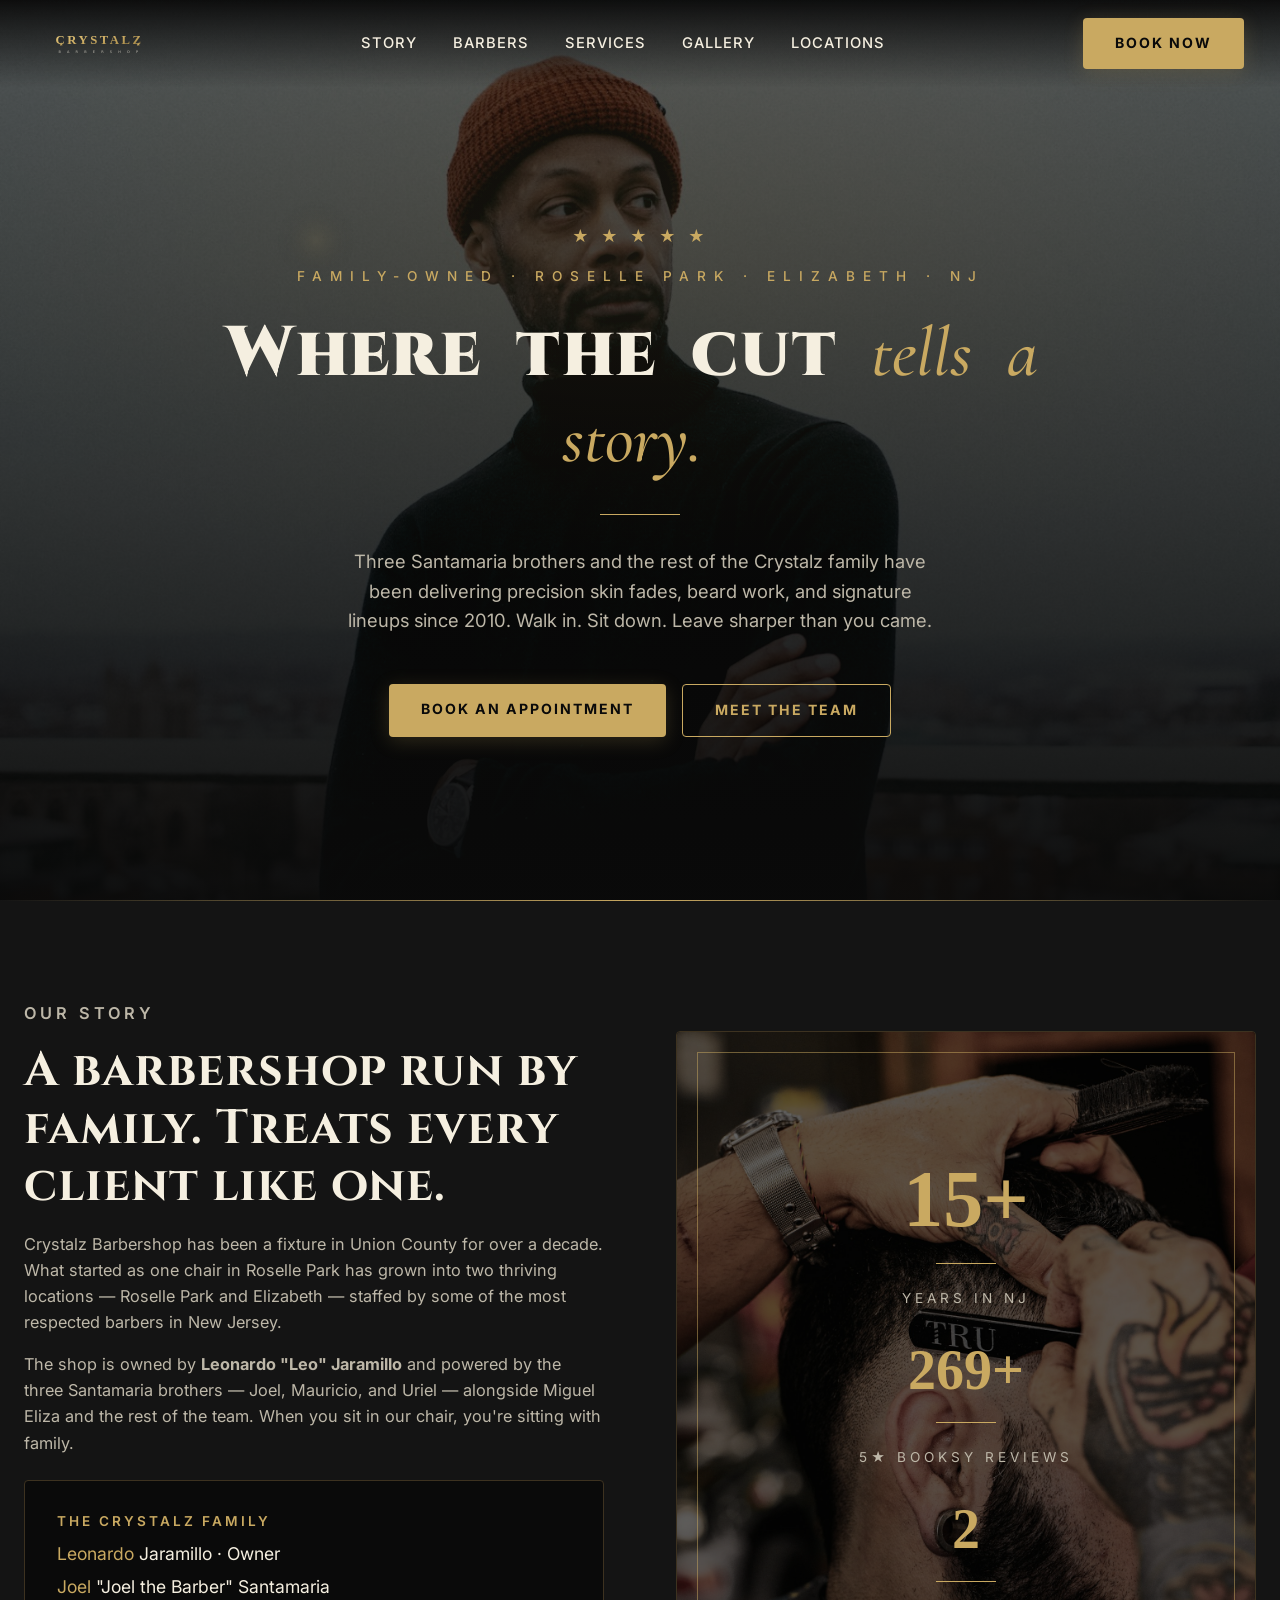
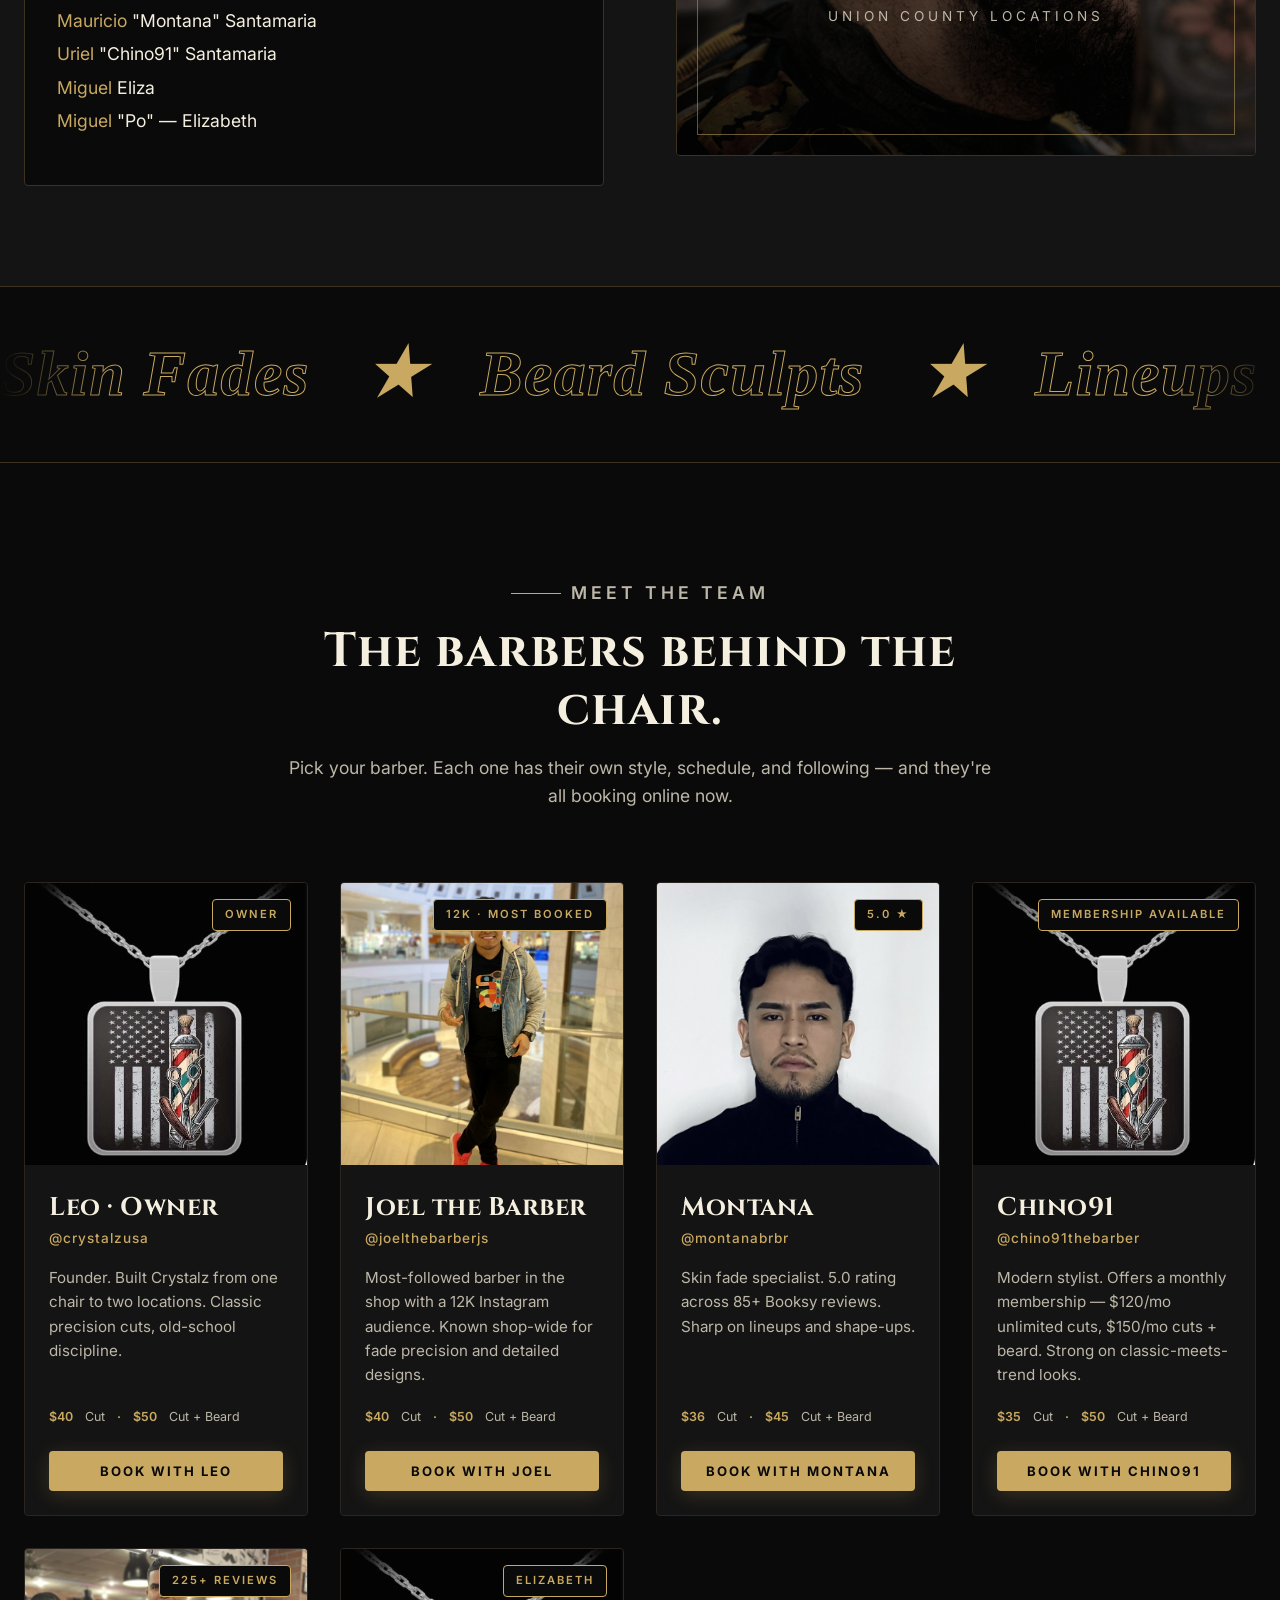
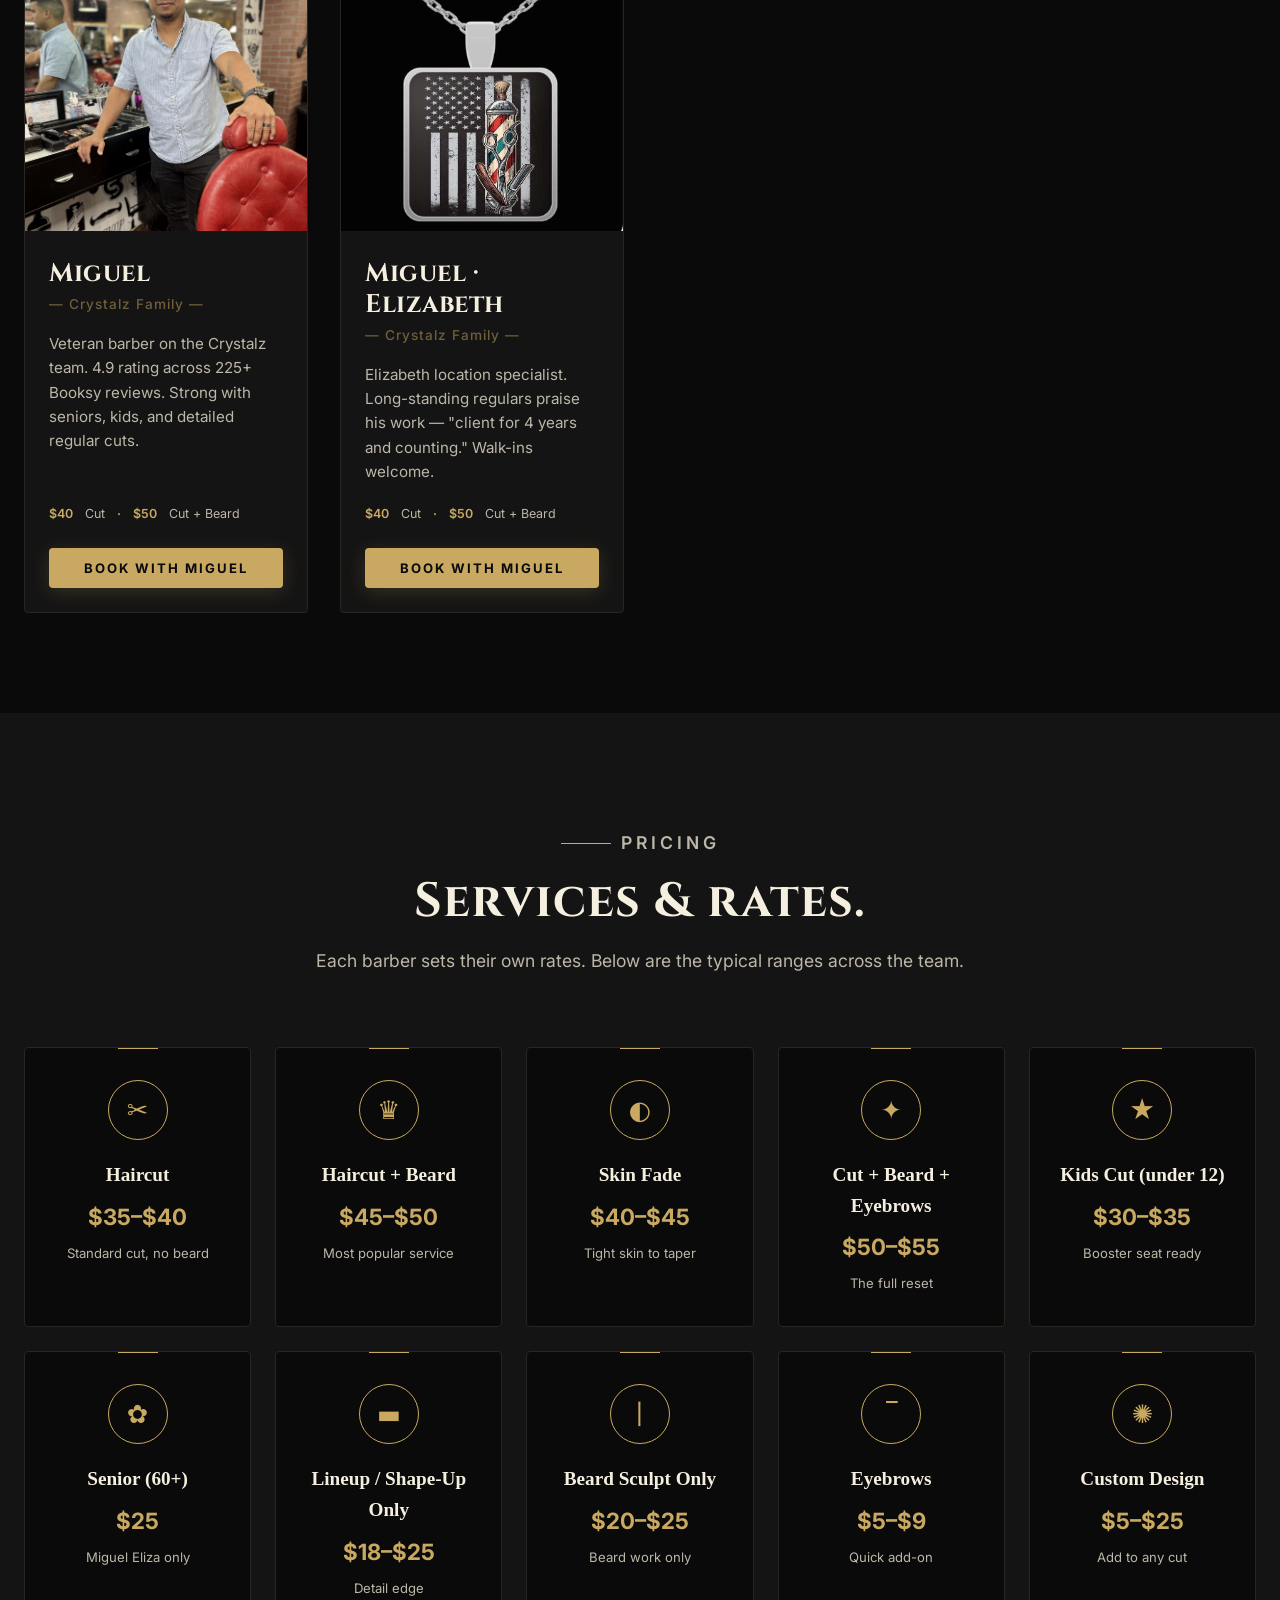
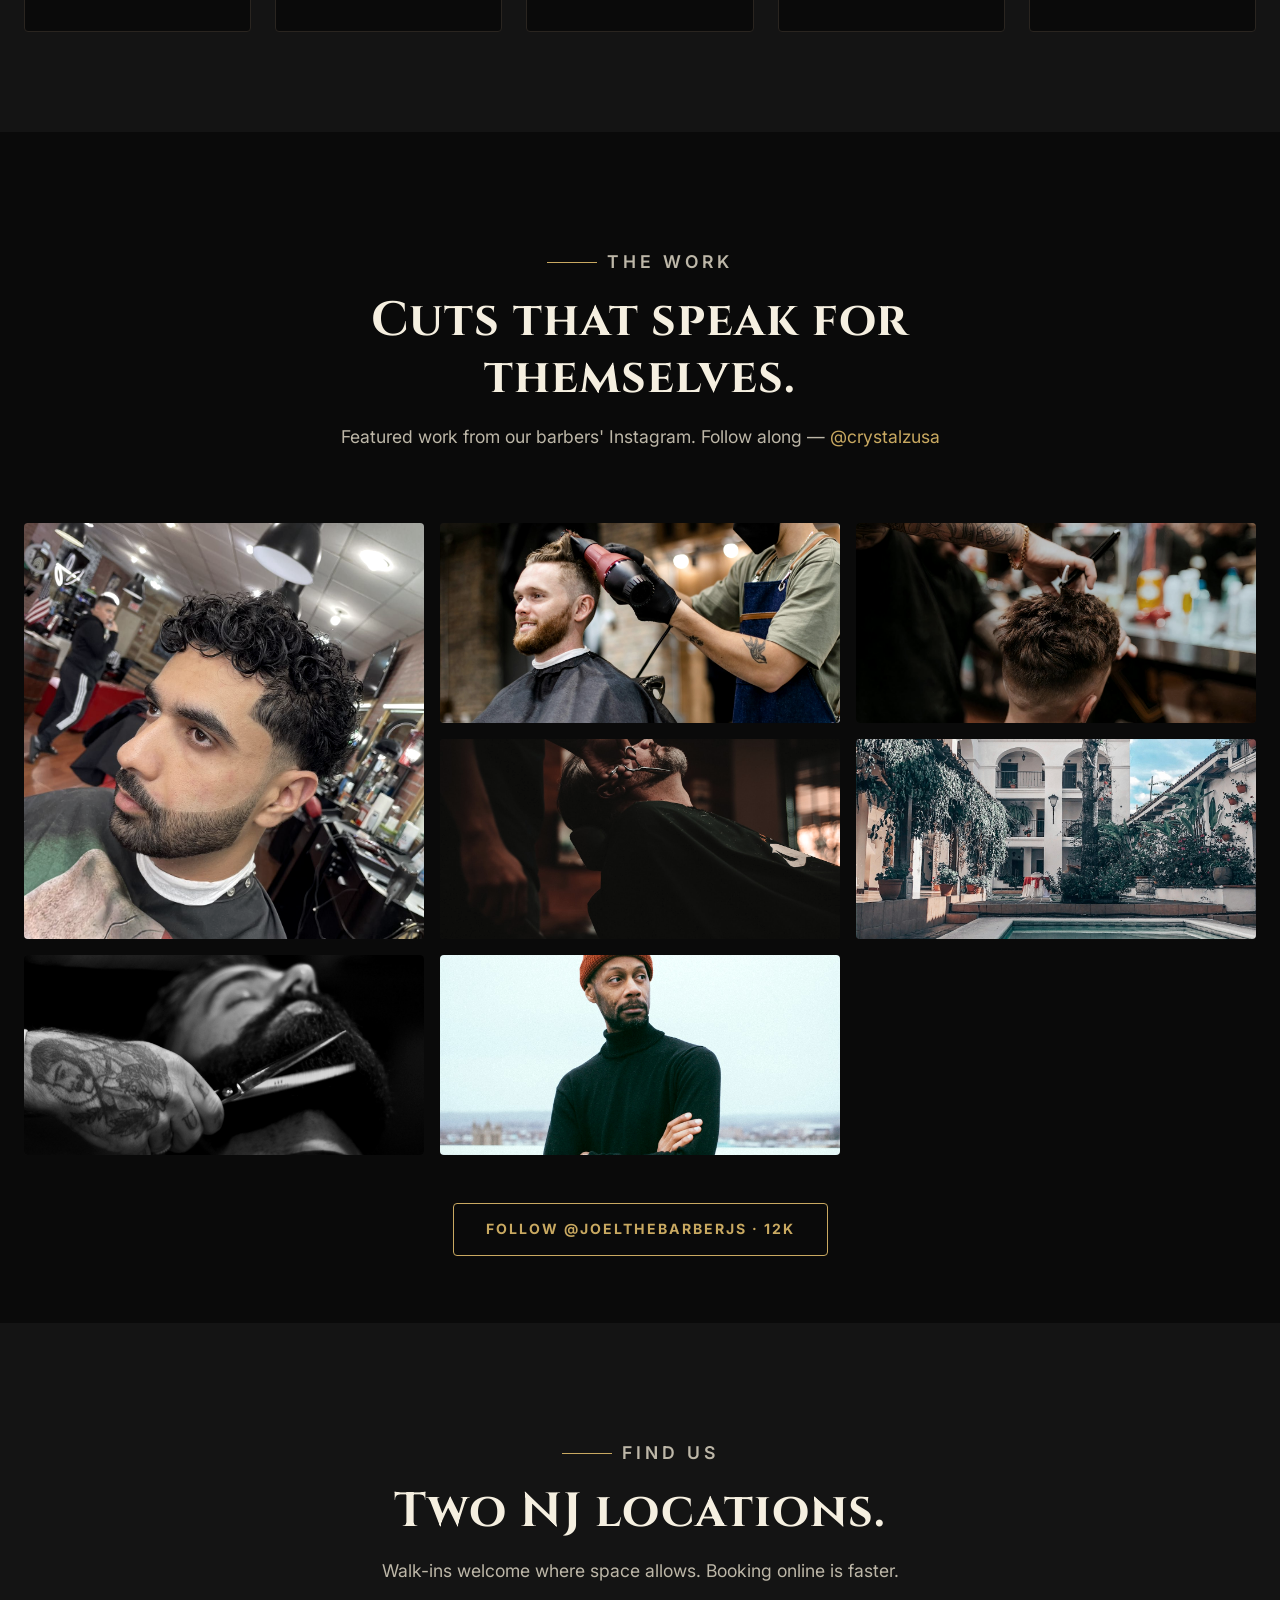
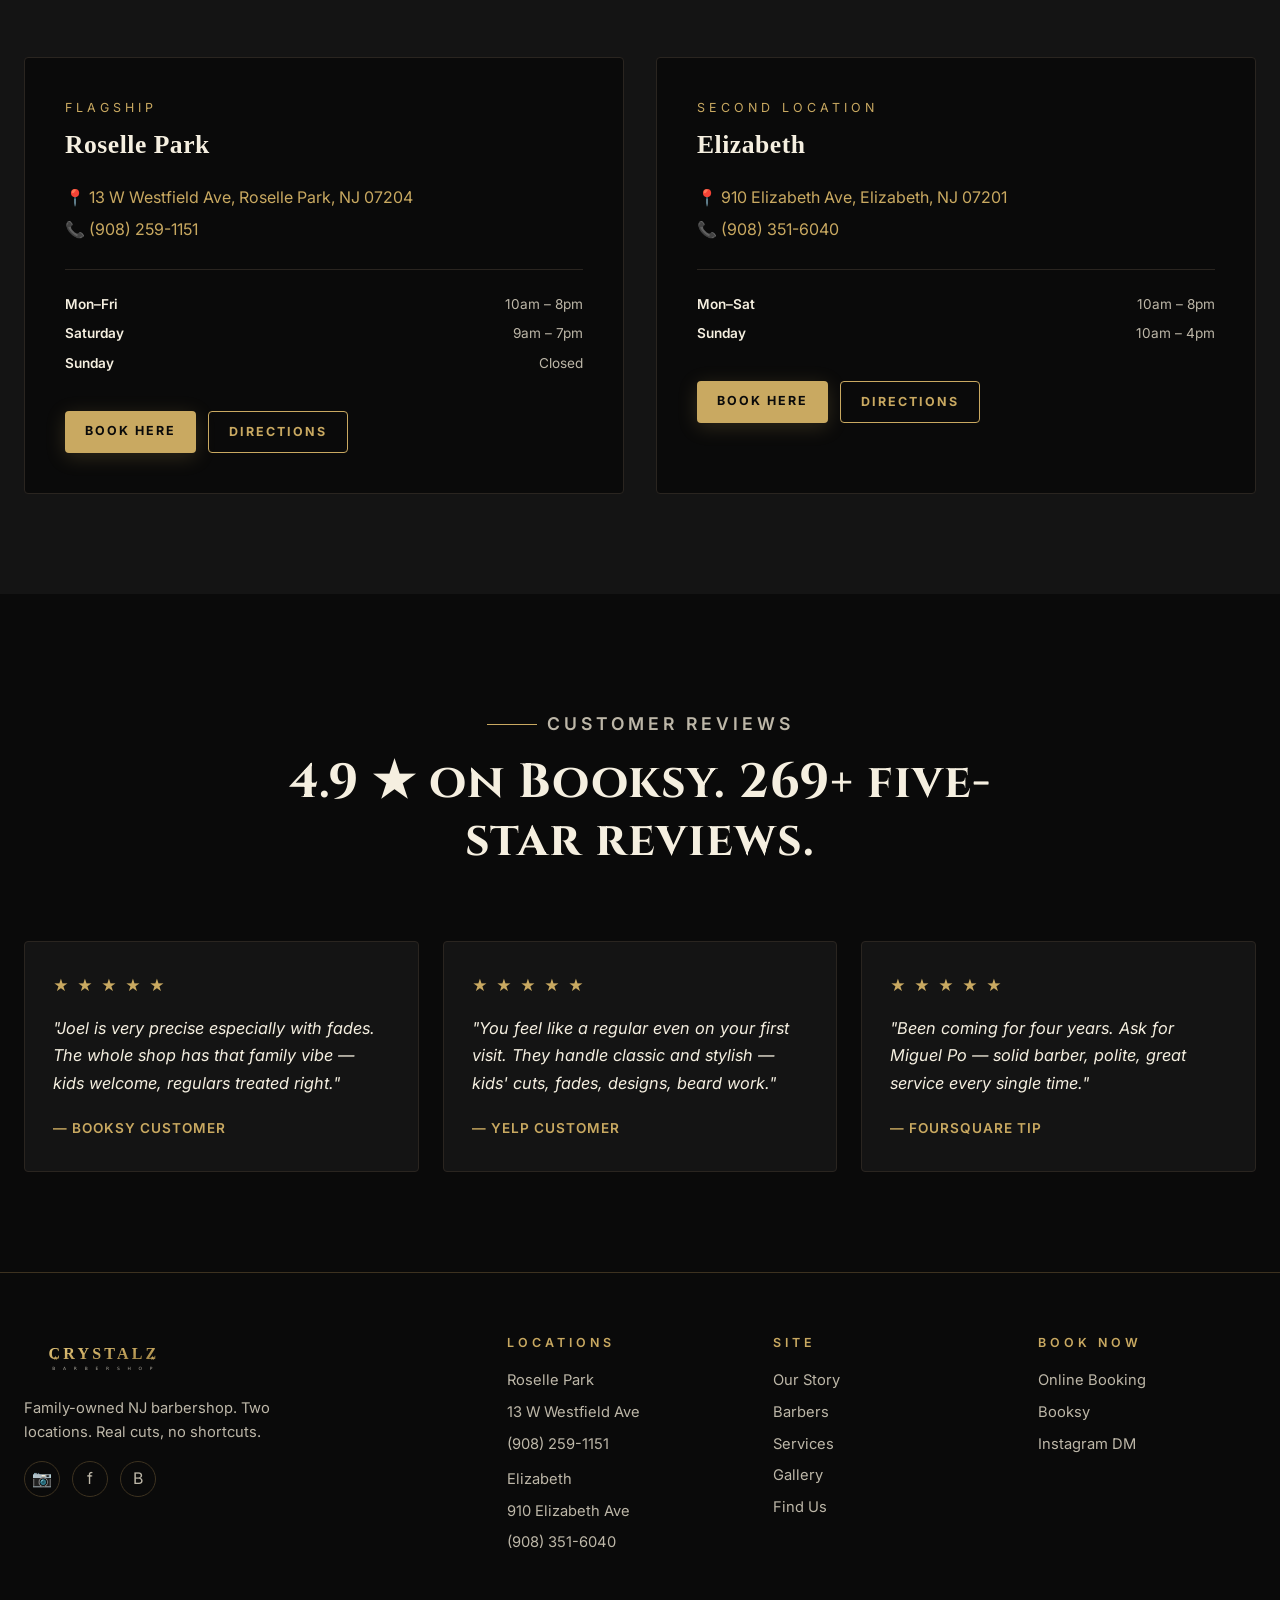
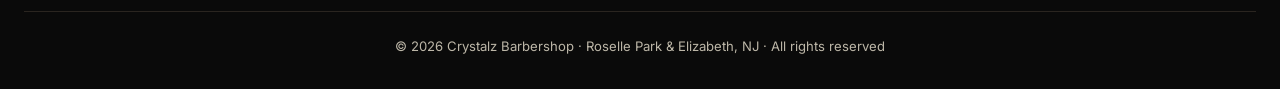
==== index.html @ 72a60b52 "Switch to Cinzel (classic Roman serif) for headings + Cormorant Garamond italic for gold accents — v" ====
<!DOCTYPE html>
<html lang="en">
<head>
  <meta charset="UTF-8">
  <meta name="viewport" content="width=device-width, initial-scale=1.0">
  <title>Crystalz Barbershop — Roselle Park & Elizabeth NJ | Family-Owned Since 2010</title>
  <meta name="description" content="Premium men's haircuts, fades, beard work and lineups at Crystalz Barbershop. Two NJ locations: Roselle Park and Elizabeth. Book online with Joel, Mauricio, Chino91, Miguel and the team.">

  <!-- Open Graph -->
  <meta property="og:type" content="website">
  <meta property="og:title" content="Crystalz Barbershop — Roselle Park & Elizabeth NJ">
  <meta property="og:description" content="Family-owned NJ barbershop. Skin fades, beard work, lineups. Book online with the Crystalz team.">
  <meta property="og:image" content="/images/og-cover.jpg">

  <!-- JSON-LD -->
  <script type="application/ld+json">
  {
    "@context": "https://schema.org",
    "@type": "HairSalon",
    "name": "Crystalz Barbershop",
    "image": "/assets/logo.svg",
    "description": "Family-owned NJ barbershop offering haircuts, beard work, skin fades, lineups, and kids' cuts.",
    "priceRange": "$25-$55",
    "telephone": "+1-908-259-1151",
    "address": [
      {
        "@type": "PostalAddress",
        "streetAddress": "13 W Westfield Ave",
        "addressLocality": "Roselle Park",
        "addressRegion": "NJ",
        "postalCode": "07204",
        "addressCountry": "US"
      },
      {
        "@type": "PostalAddress",
        "streetAddress": "910 Elizabeth Ave",
        "addressLocality": "Elizabeth",
        "addressRegion": "NJ",
        "postalCode": "07201",
        "addressCountry": "US"
      }
    ],
    "openingHours": "Mo-Sa 10:00-20:00",
    "sameAs": [
      "https://www.instagram.com/crystalzusa/",
      "https://booksy.com/en-us/1097676_crystalz-barbershop_barber-shop_28871_roselle-park"
    ]
  }
  </script>

  <link rel="preconnect" href="https://fonts.googleapis.com">
  <link rel="preconnect" href="https://fonts.gstatic.com" crossorigin>
  <link href="https://fonts.googleapis.com/css2?family=Cinzel:wght@500;700;900&family=Cormorant+Garamond:ital,wght@0,400;0,600;1,500;1,700&family=Inter:wght@400;500;600;700&display=swap" rel="stylesheet">
  <link rel="stylesheet" href="css/styles.css">
  <link rel="icon" type="image/svg+xml" href="assets/logo.svg">
</head>
<body>

<!-- ============== NAV ============== -->
<nav class="nav" id="nav">
  <a href="#top" class="nav-logo"><img src="assets/logo.svg" alt="Crystalz Barbershop"></a>
  <ul class="nav-links">
    <li><a href="#about">Story</a></li>
    <li><a href="#barbers">Barbers</a></li>
    <li><a href="#services">Services</a></li>
    <li><a href="#gallery">Gallery</a></li>
    <li><a href="#locations">Locations</a></li>
  </ul>
  <a href="#" class="btn book-trigger">Book Now</a>
  <button class="nav-toggle" id="navToggle" aria-label="Toggle nav">☰</button>
</nav>

<!-- ============== HERO ============== -->
<header class="hero" id="top">
  <div class="hero-bg"></div>
  <img class="hero-image" src="images/gallery/04-barber-action.jpeg" alt="Crystalz Barbershop" aria-hidden="true">
  <div class="hero-content">
    <div class="hero-stars">★ ★ ★ ★ ★</div>
    <p class="hero-eyebrow">Family-owned · Roselle Park · Elizabeth · NJ</p>
    <h1 class="hero-title">
      <span class="word" style="--d:.2s">Where</span>
      <span class="word" style="--d:.32s">the</span>
      <span class="word" style="--d:.44s">cut</span>
      <span class="word italic" style="--d:.62s">tells</span>
      <span class="word italic" style="--d:.74s">a</span>
      <span class="word italic" style="--d:.86s">story.</span>
    </h1>
    <div class="hero-divider"></div>
    <p class="hero-sub">Three Santamaria brothers and the rest of the Crystalz family have been delivering precision skin fades, beard work, and signature lineups since 2010. Walk in. Sit down. Leave sharper than you came.</p>
    <div class="hero-actions">
      <a href="#" class="btn book-trigger">Book An Appointment</a>
      <a href="#barbers" class="btn btn-outline">Meet the Team</a>
    </div>
  </div>
</header>

<!-- ============== ABOUT / FAMILY ============== -->
<section class="about" id="about">
  <div class="container">
    <div class="about-grid">
      <div class="about-text reveal">
        <p class="eyebrow">Our Story</p>
        <h2>A barbershop run by family. Treats every client like one.</h2>
        <p>Crystalz Barbershop has been a fixture in Union County for over a decade. What started as one chair in Roselle Park has grown into two thriving locations — Roselle Park and Elizabeth — staffed by some of the most respected barbers in New Jersey.</p>
        <p>The shop is owned by <strong>Leonardo "Leo" Jaramillo</strong> and powered by the three Santamaria brothers — Joel, Mauricio, and Uriel — alongside Miguel Eliza and the rest of the team. When you sit in our chair, you're sitting with family.</p>
        <div class="family-card">
          <h4>The Crystalz Family</h4>
          <p class="family-list">
            <span>Leonardo</span> Jaramillo · Owner<br>
            <span>Joel</span> "Joel the Barber" Santamaria<br>
            <span>Mauricio</span> "Montana" Santamaria<br>
            <span>Uriel</span> "Chino91" Santamaria<br>
            <span>Miguel</span> Eliza<br>
            <span>Miguel</span> "Po" — Elizabeth
          </p>
        </div>
      </div>
      <div class="about-visual reveal">
        <img class="about-visual-image" src="images/gallery/03-shop-interior.jpeg" alt="Crystalz Barbershop interior">
        <div class="about-visual-text">
          <div class="stat-number">15+</div>
          <div class="stat-divider"></div>
          <div class="stat-label">Years in NJ</div>
          <div style="margin-top: 32px;">
            <div class="stat-number" style="font-size: 3.5rem;">269+</div>
            <div class="stat-divider"></div>
            <div class="stat-label">5★ Booksy Reviews</div>
          </div>
          <div style="margin-top: 32px;">
            <div class="stat-number" style="font-size: 3.5rem;">2</div>
            <div class="stat-divider"></div>
            <div class="stat-label">Union County Locations</div>
          </div>
        </div>
      </div>
    </div>
  </div>
</section>

<!-- ============== MARQUEE STRIP ============== -->
<div class="marquee" aria-hidden="true">
  <div class="marquee-track">
    <span>Skin Fades</span><span>★</span><span>Beard Sculpts</span><span>★</span>
    <span>Lineups</span><span>★</span><span>Designs</span><span>★</span>
    <span>Kids Cuts</span><span>★</span><span>Hot Towel</span><span>★</span>
    <span>Skin Fades</span><span>★</span><span>Beard Sculpts</span><span>★</span>
    <span>Lineups</span><span>★</span><span>Designs</span><span>★</span>
    <span>Kids Cuts</span><span>★</span><span>Hot Towel</span><span>★</span>
  </div>
</div>

<!-- ============== BARBERS ============== -->
<section class="barbers" id="barbers">
  <div class="container">
    <div class="section-head reveal">
      <p class="eyebrow">Meet The Team</p>
      <h2>The barbers behind the chair.</h2>
      <p>Pick your barber. Each one has their own style, schedule, and following — and they're all booking online now.</p>
    </div>
    <div class="barbers-grid" id="barbersGrid">
      <!-- Populated by js -->
    </div>
  </div>
</section>

<!-- ============== SERVICES ============== -->
<section class="services" id="services">
  <div class="container">
    <div class="section-head reveal">
      <p class="eyebrow">Pricing</p>
      <h2>Services & rates.</h2>
      <p>Each barber sets their own rates. Below are the typical ranges across the team.</p>
    </div>
    <div class="services-grid" id="servicesGrid">
      <!-- Populated by js -->
    </div>
  </div>
</section>

<!-- ============== GALLERY ============== -->
<section class="gallery" id="gallery">
  <div class="container">
    <div class="section-head reveal">
      <p class="eyebrow">The Work</p>
      <h2>Cuts that speak for themselves.</h2>
      <p>Featured work from our barbers' Instagram. Follow along — <a href="https://www.instagram.com/crystalzusa/" target="_blank" rel="noopener" style="color:var(--gold);">@crystalzusa</a></p>
    </div>
    <div class="gallery-grid">
      <div class="gallery-item"><img src="images/gallery/01-joel-inspo.jpeg" alt="Joel — featured work"></div>
      <div class="gallery-item"><img src="images/gallery/05-beard-work.jpeg" alt="Beard sculpt"></div>
      <div class="gallery-item"><img src="images/gallery/06-skin-fade.jpeg" alt="Skin fade"></div>
      <div class="gallery-item"><img src="images/gallery/02-fade-detail.jpeg" alt="Fade detail"></div>
      <div class="gallery-item"><img src="images/gallery/07-classic-cut.jpeg" alt="Classic cut"></div>
      <div class="gallery-item"><img src="images/gallery/08-final-look.jpeg" alt="Final look"></div>
      <div class="gallery-item"><img src="images/gallery/04-barber-action.jpeg" alt="Barber at work"></div>
    </div>
    <div class="gallery-cta">
      <a href="https://www.instagram.com/joelthebarberjs/" class="btn btn-outline" target="_blank" rel="noopener">Follow @joelthebarberjs · 12K</a>
    </div>
  </div>
</section>

<!-- ============== LOCATIONS ============== -->
<section class="locations" id="locations">
  <div class="container">
    <div class="section-head reveal">
      <p class="eyebrow">Find Us</p>
      <h2>Two NJ locations.</h2>
      <p>Walk-ins welcome where space allows. Booking online is faster.</p>
    </div>
    <div class="locations-grid">
      <article class="location-card reveal">
        <div class="location-eyebrow">Flagship</div>
        <h3 class="location-name">Roselle Park</h3>
        <div class="location-details">
          📍 <a href="https://maps.google.com/?q=13+W+Westfield+Ave+Roselle+Park+NJ+07204" target="_blank" rel="noopener">13 W Westfield Ave, Roselle Park, NJ 07204</a><br>
          📞 <a href="tel:+19082591151">(908) 259-1151</a>
        </div>
        <dl class="location-hours">
          <div style="display:flex;justify-content:space-between;"><dt>Mon–Fri</dt><dd>10am – 8pm</dd></div>
          <div style="display:flex;justify-content:space-between;"><dt>Saturday</dt><dd>9am – 7pm</dd></div>
          <div style="display:flex;justify-content:space-between;"><dt>Sunday</dt><dd>Closed</dd></div>
        </dl>
        <div class="location-actions">
          <a href="#" class="btn book-trigger" data-location="roselle-park">Book Here</a>
          <a href="https://maps.google.com/?q=13+W+Westfield+Ave+Roselle+Park+NJ" class="btn btn-outline" target="_blank" rel="noopener">Directions</a>
        </div>
      </article>
      <article class="location-card reveal">
        <div class="location-eyebrow">Second Location</div>
        <h3 class="location-name">Elizabeth</h3>
        <div class="location-details">
          📍 <a href="https://maps.google.com/?q=910+Elizabeth+Ave+Elizabeth+NJ+07201" target="_blank" rel="noopener">910 Elizabeth Ave, Elizabeth, NJ 07201</a><br>
          📞 <a href="tel:+19083516040">(908) 351-6040</a>
        </div>
        <dl class="location-hours">
          <div style="display:flex;justify-content:space-between;"><dt>Mon–Sat</dt><dd>10am – 8pm</dd></div>
          <div style="display:flex;justify-content:space-between;"><dt>Sunday</dt><dd>10am – 4pm</dd></div>
        </dl>
        <div class="location-actions">
          <a href="#" class="btn book-trigger" data-location="elizabeth">Book Here</a>
          <a href="https://maps.google.com/?q=910+Elizabeth+Ave+Elizabeth+NJ" class="btn btn-outline" target="_blank" rel="noopener">Directions</a>
        </div>
      </article>
    </div>
  </div>
</section>

<!-- ============== REVIEWS ============== -->
<section class="reviews">
  <div class="container">
    <div class="section-head reveal">
      <p class="eyebrow">Customer Reviews</p>
      <h2>4.9 ★ on Booksy. 269+ five-star reviews.</h2>
    </div>
    <div class="reviews-grid">
      <article class="review-card reveal">
        <div class="review-stars">★ ★ ★ ★ ★</div>
        <p class="review-quote">"Joel is very precise especially with fades. The whole shop has that family vibe — kids welcome, regulars treated right."</p>
        <p class="review-author">— Booksy Customer</p>
      </article>
      <article class="review-card reveal">
        <div class="review-stars">★ ★ ★ ★ ★</div>
        <p class="review-quote">"You feel like a regular even on your first visit. They handle classic and stylish — kids' cuts, fades, designs, beard work."</p>
        <p class="review-author">— Yelp Customer</p>
      </article>
      <article class="review-card reveal">
        <div class="review-stars">★ ★ ★ ★ ★</div>
        <p class="review-quote">"Been coming for four years. Ask for Miguel Po — solid barber, polite, great service every single time."</p>
        <p class="review-author">— Foursquare Tip</p>
      </article>
    </div>
  </div>
</section>

<!-- ============== FOOTER ============== -->
<footer class="footer">
  <div class="container">
    <div class="footer-grid">
      <div class="footer-col">
        <div class="footer-logo"><img src="assets/logo.svg" alt="Crystalz"></div>
        <p class="footer-tagline">Family-owned NJ barbershop. Two locations. Real cuts, no shortcuts.</p>
        <div class="footer-social">
          <a href="https://www.instagram.com/crystalzusa/" target="_blank" rel="noopener" aria-label="Instagram">📷</a>
          <a href="https://www.facebook.com/p/Crystalz-Barbershop-100057115974297/" target="_blank" rel="noopener" aria-label="Facebook">f</a>
          <a href="https://booksy.com/en-us/1097676_crystalz-barbershop_barber-shop_28871_roselle-park" target="_blank" rel="noopener" aria-label="Booksy">B</a>
        </div>
      </div>
      <div class="footer-col">
        <h5>Locations</h5>
        <ul>
          <li>Roselle Park</li>
          <li>13 W Westfield Ave</li>
          <li><a href="tel:+19082591151">(908) 259-1151</a></li>
          <li style="margin-top:12px;">Elizabeth</li>
          <li>910 Elizabeth Ave</li>
          <li><a href="tel:+19083516040">(908) 351-6040</a></li>
        </ul>
      </div>
      <div class="footer-col">
        <h5>Site</h5>
        <ul>
          <li><a href="#about">Our Story</a></li>
          <li><a href="#barbers">Barbers</a></li>
          <li><a href="#services">Services</a></li>
          <li><a href="#gallery">Gallery</a></li>
          <li><a href="#locations">Find Us</a></li>
        </ul>
      </div>
      <div class="footer-col">
        <h5>Book Now</h5>
        <ul>
          <li><a href="#" class="book-trigger">Online Booking</a></li>
          <li><a href="https://booksy.com/en-us/1097676_crystalz-barbershop_barber-shop_28871_roselle-park" target="_blank" rel="noopener">Booksy</a></li>
          <li><a href="https://www.instagram.com/crystalzusa/" target="_blank" rel="noopener">Instagram DM</a></li>
        </ul>
      </div>
    </div>
    <div class="footer-bottom">
      © 2026 Crystalz Barbershop · Roselle Park & Elizabeth, NJ · All rights reserved
    </div>
  </div>
</footer>

<!-- ============== BOOKING MODAL ============== -->
<div class="modal-overlay" id="bookingModal" role="dialog" aria-modal="true">
  <div class="modal">
    <button class="modal-close" id="modalClose" aria-label="Close">×</button>
    <p class="eyebrow" style="padding-left:0;">Book An Appointment</p>
    <h3>Sharp cut. Real time.</h3>
    <p class="modal-sub">Pick your barber, your service, and a time. We'll send a confirmation by SMS and your calendar invite by email.</p>

    <form id="bookingForm">
      <div class="form-error" id="formError"></div>

      <div class="form-group">
        <label for="b-location">Location</label>
        <select id="b-location" name="location" required>
          <option value="">— Select a location —</option>
          <option value="roselle-park">Roselle Park · 13 W Westfield Ave</option>
          <option value="elizabeth">Elizabeth · 910 Elizabeth Ave</option>
        </select>
      </div>

      <div class="form-group">
        <label for="b-barber">Barber</label>
        <select id="b-barber" name="barber" required>
          <option value="">— Choose your barber —</option>
        </select>
      </div>

      <div class="form-group">
        <label for="b-service">Service</label>
        <select id="b-service" name="service" required>
          <option value="">— Choose a service —</option>
        </select>
      </div>

      <div class="form-row">
        <div class="form-group">
          <label for="b-date">Date</label>
          <input type="date" id="b-date" name="date" required>
        </div>
        <div class="form-group">
          <label for="b-time">Time</label>
          <select id="b-time" name="time" required>
            <option value="">— Time —</option>
          </select>
        </div>
      </div>

      <div class="form-row">
        <div class="form-group">
          <label for="b-name">Your Name</label>
          <input type="text" id="b-name" name="name" required>
        </div>
        <div class="form-group">
          <label for="b-phone">Phone</label>
          <input type="tel" id="b-phone" name="phone" placeholder="(908) 555-1234" required>
        </div>
      </div>

      <div class="form-group">
        <label for="b-email">Email</label>
        <input type="email" id="b-email" name="email" required>
      </div>

      <div class="form-group">
        <label for="b-notes">Notes (optional)</label>
        <textarea id="b-notes" name="notes" rows="2" placeholder="Any details we should know?"></textarea>
      </div>

      <button type="submit" class="btn" id="submitBtn">Confirm Appointment</button>
    </form>

    <div class="form-success" id="formSuccess">
      <div class="form-success-icon">✓</div>
      <h3>Appointment Confirmed</h3>
      <p style="color:var(--cream-dim); margin-top:12px;">We've sent a confirmation by SMS, and your calendar invite is in your email. See you soon.</p>
      <button class="btn btn-outline" id="successClose" style="margin-top:24px;">Close</button>
    </div>
  </div>
</div>

<!-- ============== MOBILE STICKY CTA BAR ============== -->
<div class="mobile-cta-bar">
  <a href="#" class="book-trigger">Book</a>
  <a href="tel:+19082591151">Call RP</a>
  <a href="https://maps.google.com/?q=13+W+Westfield+Ave+Roselle+Park+NJ" target="_blank" rel="noopener">Map</a>
</div>

<script src="js/data.js"></script>
<script src="js/main.js"></script>
</body>
</html>
---- css/styles.css ----
/* ===============================
   CRYSTALZ BARBERSHOP — design system
   Premium black + gold barbershop aesthetic
   =============================== */

:root {
  --bg-primary: #0A0A0A;
  --bg-card: #141414;
  --bg-card-hover: #1A1A1A;
  --gold: #C9A961;
  --gold-bright: #E8CB7E;
  --gold-deep: #9A7E3F;
  --gold-glow: rgba(201, 169, 97, 0.15);
  --cream: #F5EFE0;
  --cream-dim: #BDB7A8;
  --border-subtle: #2A2520;
  --border-gold: #3D3220;
  --shadow-card: 0 20px 60px rgba(0, 0, 0, 0.6);
  --shadow-gold: 0 0 40px rgba(201, 169, 97, 0.25);
  --max-width: 1280px;
  --radius: 4px;
  --transition: 0.4s cubic-bezier(0.4, 0, 0.2, 1);
}

* { box-sizing: border-box; margin: 0; padding: 0; }

html { scroll-behavior: smooth; }

body {
  font-family: 'Inter', -apple-system, BlinkMacSystemFont, system-ui, sans-serif;
  background: var(--bg-primary);
  color: var(--cream);
  line-height: 1.6;
  overflow-x: hidden;
  -webkit-font-smoothing: antialiased;
}

h1, h2, h3, h4 {
  font-family: 'Cinzel', 'Cormorant Garamond', Georgia, serif;
  font-weight: 700; line-height: 1.2;
  letter-spacing: 0.02em; /* Cinzel needs more tracking, not less */
  text-transform: none;
}
h1 { font-size: clamp(2.2rem, 5.5vw, 4.6rem); font-weight: 900; }
h2 { font-size: clamp(1.7rem, 3.8vw, 3rem); margin-bottom: 1rem; font-weight: 700; }
h3 { font-size: clamp(1.2rem, 2.2vw, 1.6rem); font-weight: 700; }

a { color: inherit; text-decoration: none; transition: color var(--transition); }

img { max-width: 100%; height: auto; display: block; }

.container { max-width: var(--max-width); margin: 0 auto; padding: 0 24px; }

/* Section labels — small uppercase gold */
.eyebrow {
  display: inline-block;
  color: var(--gold);
  font-size: 0.78rem;
  font-weight: 600;
  letter-spacing: 4px;
  text-transform: uppercase;
  margin-bottom: 1rem;
  position: relative;
  padding-left: 60px;
}
.eyebrow::before {
  content: ""; position: absolute; left: 0; top: 50%;
  width: 50px; height: 1px; background: var(--gold);
}

/* ===============================
   Navigation
   =============================== */
.nav {
  position: fixed; top: 0; left: 0; right: 0; z-index: 100;
  display: flex; justify-content: space-between; align-items: center;
  padding: 18px 36px;
  transition: all var(--transition);
  background: linear-gradient(180deg, rgba(10,10,10,0.95) 0%, rgba(10,10,10,0) 100%);
}
.nav.scrolled {
  background: rgba(10, 10, 10, 0.96);
  backdrop-filter: blur(12px);
  -webkit-backdrop-filter: blur(12px);
  border-bottom: 1px solid var(--border-subtle);
  padding: 12px 36px;
}
.nav-logo img { height: 38px; }
.nav-links { display: flex; gap: 36px; list-style: none; }
.nav-links a {
  color: var(--cream); font-size: 0.92rem; font-weight: 500;
  letter-spacing: 1px; text-transform: uppercase; position: relative;
  padding: 4px 0;
}
.nav-links a::after {
  content: ""; position: absolute; bottom: 0; left: 0; right: 0; height: 1px;
  background: var(--gold); transform: scaleX(0); transform-origin: right;
  transition: transform var(--transition);
}
.nav-links a:hover { color: var(--gold); }
.nav-links a:hover::after { transform: scaleX(1); transform-origin: left; }

.btn {
  display: inline-block; padding: 14px 32px;
  background: var(--gold); color: var(--bg-primary);
  border: none; border-radius: var(--radius);
  font-family: 'Inter', sans-serif; font-size: 0.88rem; font-weight: 700;
  letter-spacing: 2px; text-transform: uppercase; cursor: pointer;
  transition: transform 0.25s cubic-bezier(0.2,0.7,0.15,1), background var(--transition), box-shadow var(--transition), color var(--transition);
  position: relative; overflow: hidden; will-change: transform;
  box-shadow: 0 4px 20px rgba(201, 169, 97, 0.2);
}
@media (hover: none) { .btn { transform: none !important; } }
.btn::before {
  content: ""; position: absolute; top: 0; left: -100%; width: 100%; height: 100%;
  background: linear-gradient(90deg, transparent, var(--gold-bright), transparent);
  transition: left 0.6s;
}
.btn:hover::before { left: 100%; }
.btn:hover { background: var(--gold-bright); transform: translateY(-2px); box-shadow: 0 8px 30px rgba(201, 169, 97, 0.4); }
.btn-outline {
  background: transparent; color: var(--gold); border: 1px solid var(--gold);
  box-shadow: none;
}
.btn-outline:hover { background: var(--gold); color: var(--bg-primary); }

.nav-toggle { display: none; background: none; border: none; color: var(--cream); cursor: pointer; }

/* ===============================
   Hero
   =============================== */
.hero {
  position: relative; min-height: 100vh; display: flex; align-items: center; justify-content: center;
  overflow: hidden; padding: 120px 24px 60px; text-align: center;
}
.hero-image {
  position: absolute; inset: 0; z-index: 0;
  width: 100%; height: 100%; object-fit: cover;
  filter: grayscale(35%) brightness(0.55) contrast(1.15);
  animation: hero-zoom 18s ease-in-out infinite alternate;
}
@keyframes hero-zoom {
  from { transform: scale(1.0); }
  to   { transform: scale(1.08); }
}
.hero-bg {
  position: absolute; inset: 0; z-index: 1;
  background:
    linear-gradient(180deg, rgba(10,10,10,0.4) 0%, rgba(10,10,10,0.65) 50%, rgba(10,10,10,0.95) 100%),
    radial-gradient(ellipse 80% 50% at 50% 30%, rgba(201, 169, 97, 0.18) 0%, transparent 70%);
}
@keyframes hero-pan {
  0% { background-position: 0% 0%, 0% 0%, 0% 0%, 0% 0%, 0% 0%; }
  100% { background-position: 0% 0%, 8% 4%, -6% 3%, 4% -2%, 0% 0%; }
}
.hero-bg::after {
  content: ""; position: absolute; inset: 0;
  background-image: url("data:image/svg+xml,%3Csvg xmlns='http://www.w3.org/2000/svg' width='200' height='200'%3E%3Cdefs%3E%3CradialGradient id='g'%3E%3Cstop offset='0%25' stop-color='%23C9A961' stop-opacity='0.15'/%3E%3Cstop offset='100%25' stop-color='%23000' stop-opacity='0'/%3E%3C/radialGradient%3E%3C/defs%3E%3Ccircle cx='100' cy='100' r='40' fill='url(%23g)'/%3E%3C/svg%3E");
  background-position: 20% 20%, 80% 70%; background-repeat: no-repeat;
  opacity: 0.6;
}
.hero-content { position: relative; z-index: 2; max-width: 900px; }
.hero-eyebrow {
  color: var(--gold); font-size: 0.85rem; font-weight: 500; letter-spacing: 8px;
  text-transform: uppercase; margin-bottom: 24px; opacity: 0;
  animation: fade-up 1s 0.2s forwards;
}
.hero-title {
  color: var(--cream); margin-bottom: 32px;
}
.hero-title .word {
  display: inline-block; opacity: 0;
  transform: translateY(60%); filter: blur(8px);
  animation: word-in .9s var(--d) cubic-bezier(.2,.7,.15,1) forwards;
  margin-right: 0.22em;
}
.hero-title .italic {
  color: var(--gold);
  font-style: italic;
  font-family: 'Cormorant Garamond', Georgia, serif;
  font-weight: 500;
  letter-spacing: 0; /* italic doesn't need extra tracking */
}
@keyframes word-in {
  to { opacity: 1; transform: translateY(0); filter: blur(0); }
}
.hero-sub {
  color: var(--cream-dim); font-size: 1.15rem; max-width: 600px; margin: 0 auto 48px;
  opacity: 0; animation: fade-up 1s 0.8s forwards;
}
.hero-actions {
  display: flex; gap: 16px; justify-content: center; flex-wrap: wrap;
  opacity: 0; animation: fade-up 1s 1.1s forwards;
}
.hero-divider {
  width: 80px; height: 1px; background: var(--gold); margin: 32px auto;
  opacity: 0; animation: fade-up 1s 0.6s forwards;
}
.hero-stars { color: var(--gold); font-size: 1rem; letter-spacing: 4px; margin-bottom: 16px;
  opacity: 0; animation: fade-up 1s 0.4s forwards; }

@keyframes fade-up {
  from { opacity: 0; transform: translateY(30px); }
  to { opacity: 1; transform: translateY(0); }
}

/* ===============================
   Marquee strip
   =============================== */
.marquee {
  overflow: hidden; border-block: 1px solid var(--border-gold);
  background: var(--bg-primary); padding: 36px 0;
  position: relative;
}
.marquee::before, .marquee::after {
  content: ""; position: absolute; top: 0; bottom: 0; width: 120px; z-index: 2; pointer-events: none;
}
.marquee::before { left: 0; background: linear-gradient(90deg, var(--bg-primary), transparent); }
.marquee::after { right: 0; background: linear-gradient(270deg, var(--bg-primary), transparent); }
.marquee-track {
  display: flex; gap: 56px; white-space: nowrap; width: max-content;
  animation: marquee 38s linear infinite;
  font-family: 'Playfair Display', serif; font-style: italic;
  font-size: clamp(2rem, 5vw, 4rem); font-weight: 800;
  color: transparent; -webkit-text-stroke: 1px var(--gold);
  letter-spacing: 0.02em;
}
.marquee-track span:nth-child(even) { color: var(--gold); -webkit-text-stroke: 0; }
@keyframes marquee { to { transform: translateX(-50%); } }
.marquee:hover .marquee-track { animation-play-state: paused; }

/* ===============================
   Section base
   =============================== */
section { padding: 100px 0; position: relative; }
.section-head { text-align: center; max-width: 720px; margin: 0 auto 72px; }
.section-head h2 { color: var(--cream); }
.section-head p { color: var(--cream-dim); font-size: 1.1rem; margin-top: 16px; }

/* ===============================
   About / Family Story
   =============================== */
.about { background: var(--bg-card); position: relative; }
.about::before {
  content: ""; position: absolute; top: 0; left: 0; right: 0; height: 1px;
  background: linear-gradient(90deg, transparent, var(--gold), transparent);
}
.about-grid { display: grid; grid-template-columns: 1fr 1fr; gap: 72px; align-items: center; }
.about-text .eyebrow { padding-left: 0; }
.about-text .eyebrow::before { display: none; }
.about-text p { color: var(--cream-dim); margin-bottom: 16px; font-size: 1.02rem; }
.family-card {
  background: var(--bg-primary); border: 1px solid var(--border-gold);
  padding: 32px; border-radius: var(--radius); margin-top: 24px;
}
.family-card h4 { color: var(--gold); margin-bottom: 8px; font-family: 'Inter'; font-size: 0.85rem; letter-spacing: 3px; text-transform: uppercase; font-weight: 600; }
.family-card .family-list { color: var(--cream); font-size: 1.1rem; line-height: 1.9; }
.family-card .family-list span { color: var(--gold); }

.about-visual {
  position: relative; aspect-ratio: 4/5;
  background: var(--bg-primary);
  border: 1px solid var(--border-gold); border-radius: var(--radius);
  display: flex; align-items: center; justify-content: center;
  overflow: hidden;
}
.about-visual-image {
  position: absolute; inset: 0; width: 100%; height: 100%; object-fit: cover;
  filter: grayscale(40%) brightness(0.4) contrast(1.1);
  z-index: 1;
}
.about-visual::before {
  content: ""; position: absolute; inset: 20px; border: 1px solid var(--gold);
  opacity: 0.5; z-index: 2; pointer-events: none;
}
.about-visual-text {
  text-align: center; padding: 40px;
  position: relative; z-index: 3;
}
.about-visual-text .stat-number {
  font-family: 'Playfair Display', serif; font-size: 5rem; font-weight: 900;
  color: var(--gold); line-height: 1;
}
.about-visual-text .stat-label {
  color: var(--cream-dim); font-size: 0.85rem; letter-spacing: 4px;
  text-transform: uppercase; margin-top: 12px;
}
.about-visual-text .stat-divider {
  width: 60px; height: 1px; background: var(--gold); margin: 24px auto;
}

/* ===============================
   Barbers grid
   =============================== */
.barbers { background: var(--bg-primary); }
.barbers-grid {
  display: grid; grid-template-columns: repeat(auto-fit, minmax(280px, 1fr)); gap: 32px;
}
.barber-card {
  background: var(--bg-card); border: 1px solid var(--border-subtle); border-radius: var(--radius);
  overflow: hidden; transition: all var(--transition); position: relative;
  display: flex; flex-direction: column;
}
.barber-card:hover {
  transform: translateY(-8px); border-color: var(--gold);
  box-shadow: var(--shadow-card), var(--shadow-gold);
}
.barber-image {
  position: relative; aspect-ratio: 1/1; overflow: hidden;
  background: var(--bg-card-hover);
}
.barber-image img {
  width: 100%; height: 100%; object-fit: cover;
  transition: transform 0.6s cubic-bezier(0.4, 0, 0.2, 1);
  filter: grayscale(20%) contrast(1.05);
}
.barber-card:hover .barber-image img {
  transform: scale(1.06); filter: grayscale(0%) contrast(1.1);
}
.barber-badge {
  position: absolute; top: 16px; right: 16px; z-index: 2;
  background: var(--bg-primary); color: var(--gold); padding: 6px 12px;
  font-size: 0.7rem; font-weight: 600; letter-spacing: 2px; text-transform: uppercase;
  border: 1px solid var(--gold); border-radius: var(--radius);
}
.barber-info { padding: 28px 24px 24px; flex: 1; display: flex; flex-direction: column; }
.barber-name { color: var(--cream); margin-bottom: 4px; }
.barber-handle {
  color: var(--gold); font-size: 0.85rem; font-weight: 500; letter-spacing: 1px;
  margin-bottom: 16px; display: inline-block;
}
.barber-handle:hover { color: var(--gold-bright); }
.barber-bio { color: var(--cream-dim); font-size: 0.95rem; flex: 1; margin-bottom: 20px; }
.barber-prices {
  display: flex; gap: 12px; flex-wrap: wrap; margin-bottom: 24px;
  font-size: 0.78rem; color: var(--cream-dim);
}
.barber-prices span { color: var(--gold); font-weight: 600; }
.barber-card .btn { width: 100%; text-align: center; padding: 12px 16px; font-size: 0.82rem; }

/* ===============================
   Services
   =============================== */
.services { background: var(--bg-card); position: relative; }
.services-grid {
  display: grid; grid-template-columns: repeat(auto-fit, minmax(220px, 1fr)); gap: 24px;
}
.service-card {
  background: var(--bg-primary); border: 1px solid var(--border-subtle); border-radius: var(--radius);
  padding: 32px 28px; text-align: center; transition: all var(--transition); position: relative;
}
.service-card::before {
  content: ""; position: absolute; top: 0; left: 50%; width: 40px; height: 1px;
  background: var(--gold); transform: translateX(-50%);
}
.service-card:hover {
  transform: translateY(-4px); border-color: var(--gold);
  background: var(--bg-card-hover);
}
.service-icon {
  width: 60px; height: 60px; margin: 0 auto 20px;
  display: flex; align-items: center; justify-content: center;
  color: var(--gold); font-size: 1.6rem;
  border: 1px solid var(--gold); border-radius: 50%;
}
.service-name { color: var(--cream); font-family: 'Playfair Display', serif; font-size: 1.2rem; font-weight: 700; margin-bottom: 8px; }
.service-price { color: var(--gold); font-size: 1.4rem; font-weight: 700; }
.service-note { color: var(--cream-dim); font-size: 0.82rem; margin-top: 8px; }

/* ===============================
   Gallery
   =============================== */
.gallery { background: var(--bg-primary); padding-bottom: 60px; }
.gallery-grid {
  display: grid; grid-template-columns: repeat(12, 1fr); gap: 16px;
  grid-auto-rows: 200px;
}
.gallery-item {
  position: relative; overflow: hidden; border-radius: var(--radius);
  background: var(--bg-card); cursor: pointer;
}
.gallery-item.tall { grid-row: span 2; }
.gallery-item:nth-child(1) { grid-column: span 4; grid-row: span 2; }
.gallery-item:nth-child(2) { grid-column: span 4; }
.gallery-item:nth-child(3) { grid-column: span 4; }
.gallery-item:nth-child(4) { grid-column: span 4; }
.gallery-item:nth-child(5) { grid-column: span 4; }
.gallery-item:nth-child(6) { grid-column: span 4; }
.gallery-item:nth-child(7) { grid-column: span 4; }
.gallery-placeholder {
  width: 100%; height: 100%;
  background: linear-gradient(135deg, var(--bg-card-hover) 0%, var(--bg-primary) 100%);
  display: flex; align-items: center; justify-content: center;
  color: var(--gold); font-size: 0.9rem; letter-spacing: 2px; text-transform: uppercase;
  position: relative;
}
.gallery-placeholder::before {
  content: ""; position: absolute; inset: 16px; border: 1px solid var(--border-gold);
  opacity: 0.5;
}
.gallery-item img {
  width: 100%; height: 100%; object-fit: cover;
  transition: transform 0.6s, filter 0.6s;
  filter: grayscale(15%) contrast(1.05);
}
.gallery-item:hover img { transform: scale(1.08); filter: grayscale(0%) contrast(1.12); }
.gallery-item::after {
  content: ""; position: absolute; inset: 0; pointer-events: none;
  background: linear-gradient(180deg, transparent 60%, rgba(10,10,10,0.5) 100%);
  opacity: 0; transition: opacity 0.4s;
}
.gallery-item:hover::after { opacity: 1; }
.gallery-cta {
  text-align: center; margin-top: 48px;
}

/* ===============================
   Locations
   =============================== */
.locations { background: var(--bg-card); }
.locations-grid { display: grid; grid-template-columns: 1fr 1fr; gap: 32px; }
.location-card {
  background: var(--bg-primary); border: 1px solid var(--border-subtle); border-radius: var(--radius);
  padding: 40px; transition: all var(--transition);
}
.location-card:hover { border-color: var(--gold); }
.location-name {
  font-family: 'Playfair Display', serif; font-size: 1.6rem; font-weight: 800;
  color: var(--cream); margin-bottom: 8px;
}
.location-eyebrow { color: var(--gold); font-size: 0.78rem; letter-spacing: 4px; text-transform: uppercase; margin-bottom: 12px; }
.location-details { color: var(--cream-dim); margin-top: 20px; line-height: 2; }
.location-details a { color: var(--gold); }
.location-details a:hover { color: var(--gold-bright); }
.location-hours { margin-top: 24px; padding-top: 24px; border-top: 1px solid var(--border-subtle); }
.location-hours dt { color: var(--cream); font-size: 0.85rem; font-weight: 600; }
.location-hours dd { color: var(--cream-dim); font-size: 0.85rem; margin-bottom: 8px; }
.location-actions { margin-top: 28px; display: flex; gap: 12px; flex-wrap: wrap; }
.location-actions .btn { padding: 10px 20px; font-size: 0.78rem; }

/* ===============================
   Reviews
   =============================== */
.reviews { background: var(--bg-primary); }
.reviews-grid { display: grid; grid-template-columns: repeat(auto-fit, minmax(280px, 1fr)); gap: 24px; }
.review-card {
  background: var(--bg-card); border: 1px solid var(--border-subtle); border-radius: var(--radius);
  padding: 32px 28px; transition: all var(--transition); position: relative;
}
.review-card:hover { border-color: var(--gold); transform: translateY(-4px); }
.review-stars { color: var(--gold); margin-bottom: 16px; letter-spacing: 2px; font-size: 0.95rem; }
.review-quote { color: var(--cream); font-style: italic; font-size: 1.02rem; margin-bottom: 20px; line-height: 1.7; }
.review-author { color: var(--gold); font-size: 0.85rem; font-weight: 600; letter-spacing: 1px; text-transform: uppercase; }

/* ===============================
   Booking modal
   =============================== */
.modal-overlay {
  position: fixed; inset: 0; z-index: 200;
  background: rgba(0, 0, 0, 0.85); backdrop-filter: blur(8px);
  display: none; align-items: center; justify-content: center;
  padding: 24px;
}
.modal-overlay.open { display: flex; }
.modal {
  background: var(--bg-card); border: 1px solid var(--border-gold); border-radius: var(--radius);
  max-width: 600px; width: 100%; max-height: 90vh; overflow-y: auto;
  padding: 40px; position: relative;
  animation: modal-in 0.4s cubic-bezier(0.4, 0, 0.2, 1);
}
@keyframes modal-in {
  from { opacity: 0; transform: translateY(30px); }
  to { opacity: 1; transform: translateY(0); }
}
.modal-close {
  position: absolute; top: 16px; right: 20px;
  background: none; border: none; color: var(--cream-dim); font-size: 1.6rem;
  cursor: pointer; transition: color var(--transition);
}
.modal-close:hover { color: var(--gold); }
.modal h3 { color: var(--cream); margin-bottom: 8px; }
.modal-sub { color: var(--cream-dim); margin-bottom: 32px; font-size: 0.95rem; }

.form-group { margin-bottom: 20px; }
.form-group label {
  display: block; color: var(--cream); font-size: 0.82rem; font-weight: 600;
  letter-spacing: 1px; text-transform: uppercase; margin-bottom: 8px;
}
.form-group input,
.form-group select,
.form-group textarea {
  width: 100%; background: var(--bg-primary); border: 1px solid var(--border-subtle);
  border-radius: var(--radius); padding: 14px 16px;
  color: var(--cream); font-family: 'Inter', sans-serif; font-size: 0.95rem;
  transition: border-color var(--transition);
}
.form-group input:focus,
.form-group select:focus,
.form-group textarea:focus {
  outline: none; border-color: var(--gold);
}
.form-row { display: grid; grid-template-columns: 1fr 1fr; gap: 16px; }
.modal .btn { width: 100%; margin-top: 16px; }
.form-success {
  text-align: center; padding: 40px 20px;
  display: none;
}
.form-success.open { display: block; }
.form-success-icon {
  width: 64px; height: 64px; border-radius: 50%; border: 2px solid var(--gold);
  display: flex; align-items: center; justify-content: center; margin: 0 auto 20px;
  color: var(--gold); font-size: 2rem;
}
.form-error {
  background: rgba(255, 80, 80, 0.1); border: 1px solid rgba(255, 80, 80, 0.5);
  color: #ff8080; padding: 12px 16px; border-radius: var(--radius);
  font-size: 0.9rem; margin-bottom: 16px; display: none;
}
.form-error.open { display: block; }

/* ===============================
   Footer
   =============================== */
.footer {
  background: var(--bg-primary); border-top: 1px solid var(--border-gold);
  padding: 60px 0 32px;
}
.footer-grid { display: grid; grid-template-columns: 2fr 1fr 1fr 1fr; gap: 48px; }
.footer-logo img { height: 48px; margin-bottom: 16px; }
.footer-tagline { color: var(--cream-dim); font-size: 0.92rem; max-width: 300px; }
.footer h5 {
  color: var(--gold); font-family: 'Inter', sans-serif; font-size: 0.78rem;
  letter-spacing: 4px; text-transform: uppercase; margin-bottom: 16px; font-weight: 600;
}
.footer ul { list-style: none; }
.footer ul li { margin-bottom: 8px; color: var(--cream-dim); font-size: 0.92rem; }
.footer ul li a { color: var(--cream-dim); }
.footer ul li a:hover { color: var(--gold); }
.footer-social { display: flex; gap: 12px; margin-top: 16px; }
.footer-social a {
  width: 36px; height: 36px; border-radius: 50%; border: 1px solid var(--border-gold);
  display: flex; align-items: center; justify-content: center;
  color: var(--cream-dim); transition: all var(--transition);
}
.footer-social a:hover { background: var(--gold); color: var(--bg-primary); border-color: var(--gold); }
.footer-bottom {
  border-top: 1px solid var(--border-subtle); margin-top: 48px; padding-top: 24px;
  text-align: center; color: var(--cream-dim); font-size: 0.82rem;
}

/* ===============================
   Scroll reveal
   =============================== */
.reveal { opacity: 0; transform: translateY(40px); transition: opacity 1s cubic-bezier(0.4, 0, 0.2, 1), transform 1s cubic-bezier(0.4, 0, 0.2, 1); }
.reveal.in { opacity: 1; transform: translateY(0); }

/* ===============================
   Mobile
   =============================== */
@media (max-width: 900px) {
  .nav { padding: 14px 20px; }
  .nav.scrolled { padding: 10px 20px; }
  .nav-links { display: none; }
  .nav-toggle { display: block; }
  .nav-mobile-open .nav-links {
    display: flex; position: fixed; inset: 60px 0 0 0; background: var(--bg-primary);
    flex-direction: column; padding: 40px 24px; gap: 24px; z-index: 99;
    border-top: 1px solid var(--border-gold);
  }
  .nav .btn { display: none; }
  .about-grid, .locations-grid { grid-template-columns: 1fr; gap: 40px; }
  .about-visual { aspect-ratio: 1/1; max-width: 320px; margin: 0 auto; }
  .footer-grid { grid-template-columns: 1fr 1fr; gap: 32px; }
  .form-row { grid-template-columns: 1fr; }
  .gallery-grid {
    grid-template-columns: repeat(2, 1fr) !important; grid-auto-rows: 160px;
  }
  .gallery-item:nth-child(n) { grid-column: span 1 !important; grid-row: auto !important; }
  .gallery-item:nth-child(1) { grid-column: span 2 !important; }
  section { padding: 64px 0; }
}
@media (max-width: 540px) {
  .footer-grid { grid-template-columns: 1fr; }
  .modal { padding: 32px 24px; }
}

/* ===============================
   Mobile sticky CTA bar
   =============================== */
.mobile-cta-bar { display: none; }
@media (max-width: 900px) {
  .mobile-cta-bar {
    display: grid; grid-template-columns: repeat(3, 1fr);
    position: fixed; bottom: 0; left: 0; right: 0; z-index: 90;
    background: rgba(10, 10, 10, 0.96);
    backdrop-filter: blur(12px); -webkit-backdrop-filter: blur(12px);
    border-top: 1px solid var(--border-gold);
  }
  .mobile-cta-bar a {
    padding: 18px 8px; text-align: center;
    color: var(--cream); text-transform: uppercase;
    letter-spacing: 2px; font-size: 0.78rem; font-weight: 700;
    border-right: 1px solid var(--border-subtle);
    transition: background var(--transition);
  }
  .mobile-cta-bar a:first-child { background: var(--gold); color: var(--bg-primary); }
  .mobile-cta-bar a:first-child:active { background: var(--gold-bright); }
  .mobile-cta-bar a:last-child { border-right: 0; }
  body { padding-bottom: 64px; }
}

/* ===============================
   Reduced motion respect
   =============================== */
@media (prefers-reduced-motion: reduce) {
  .hero-title .word, .hero-bg { animation: none !important; }
  .hero-title .word { opacity: 1; transform: none; filter: none; }
  .marquee-track { animation: none; }
  .reveal { opacity: 1; transform: none; }
  *, *::before, *::after { transition-duration: 0.01ms !important; animation-duration: 0.01ms !important; }
}
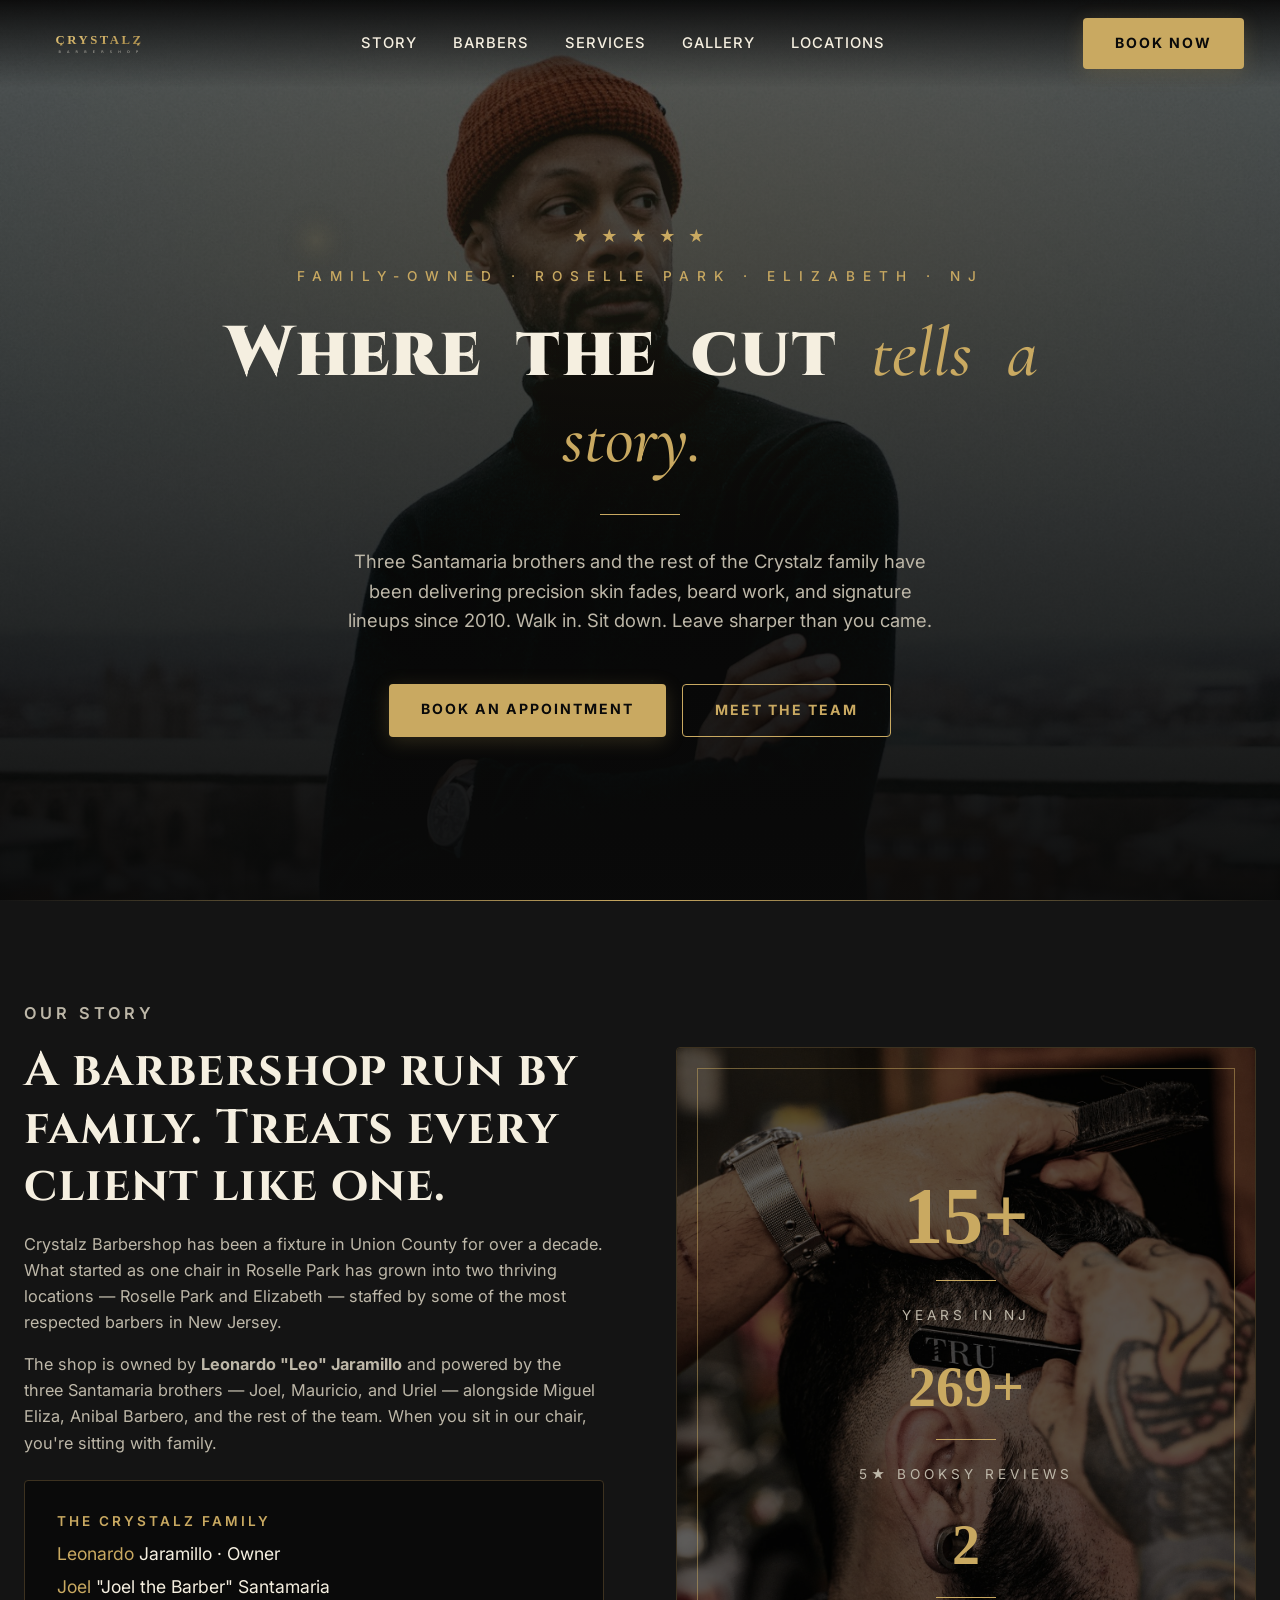
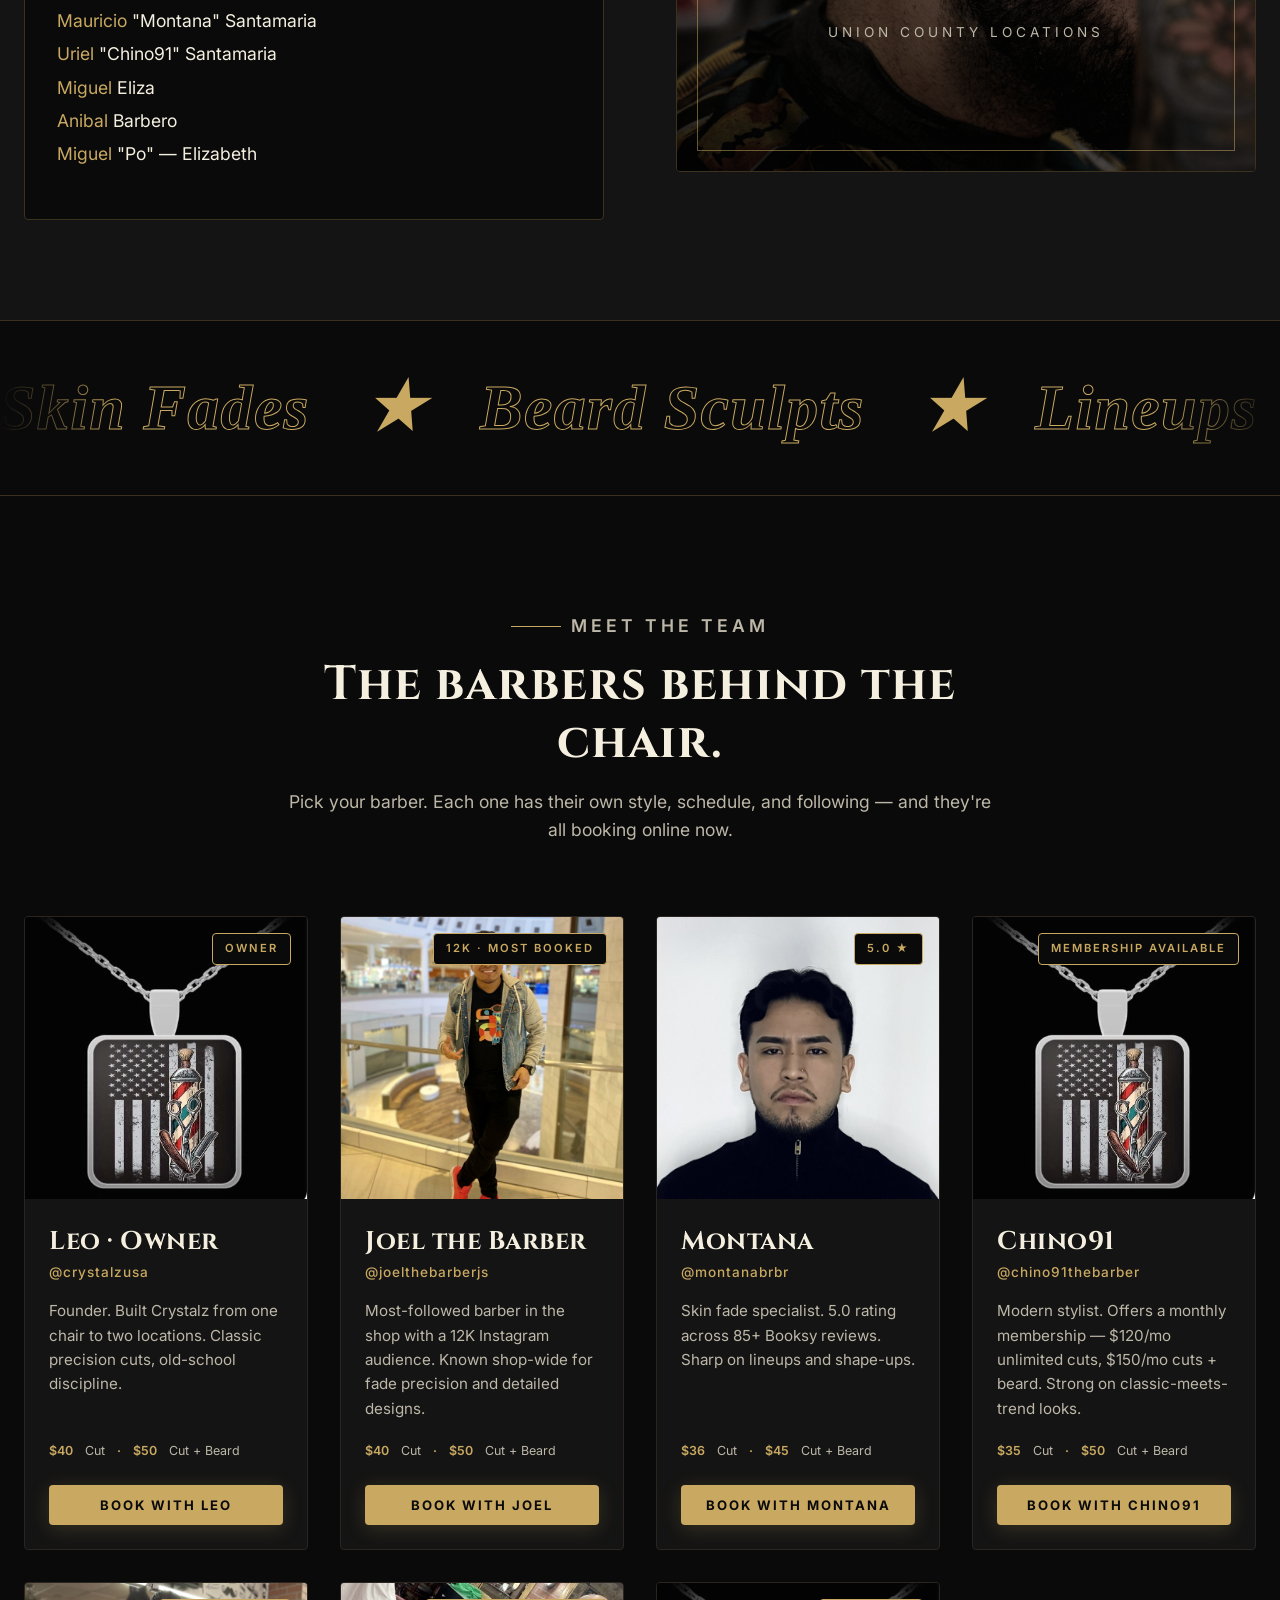
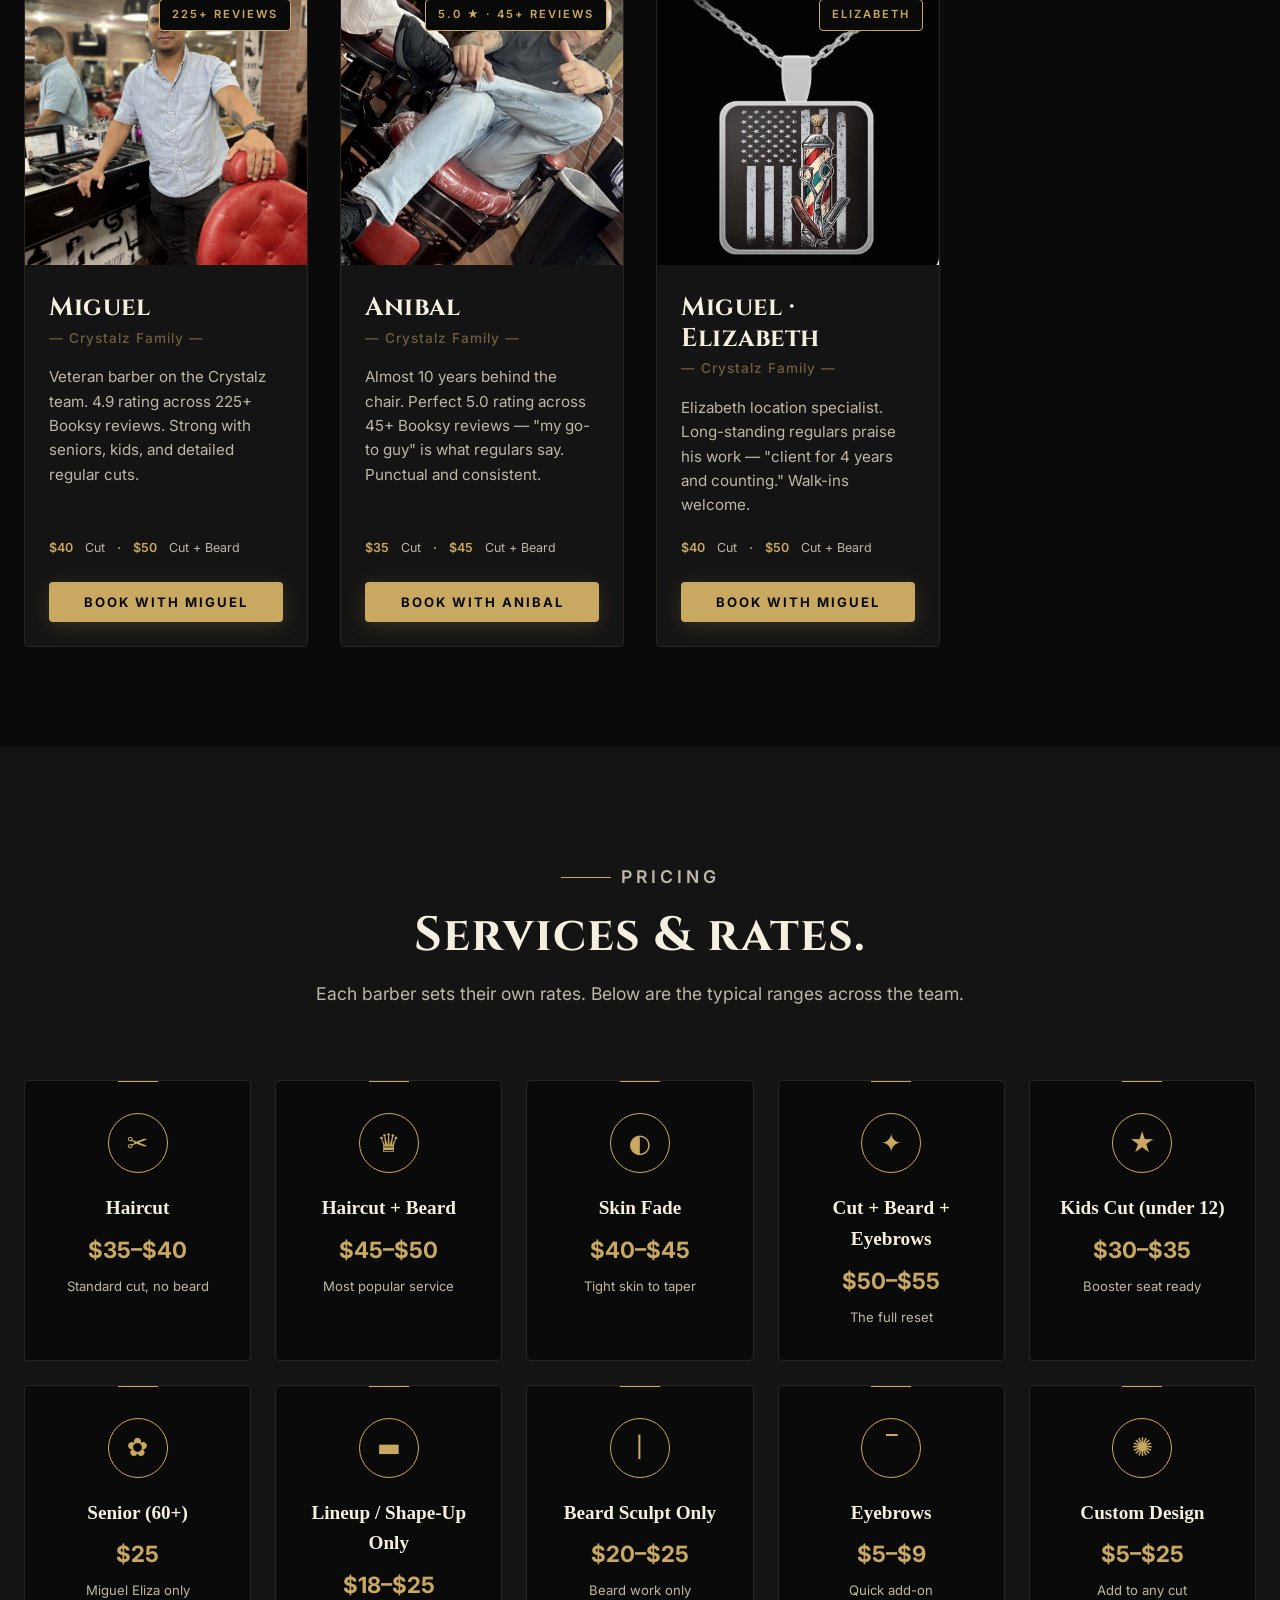
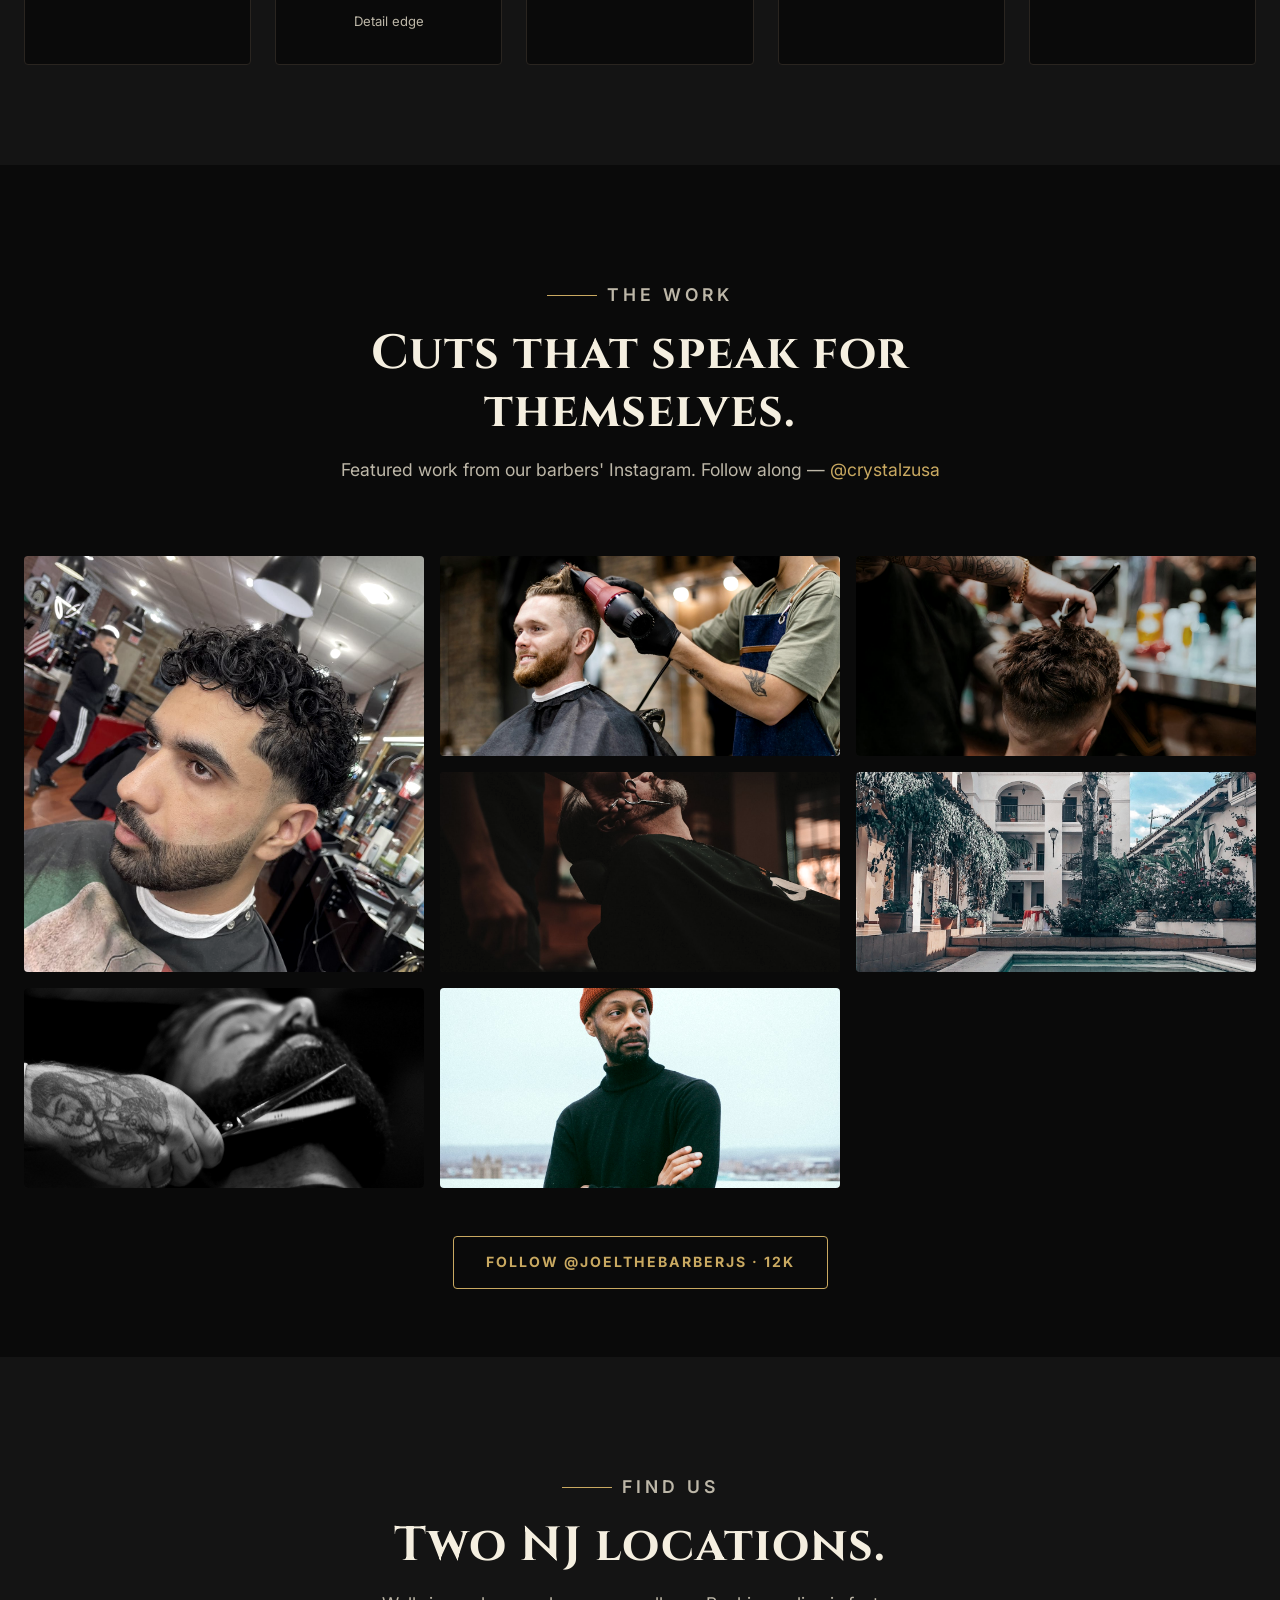
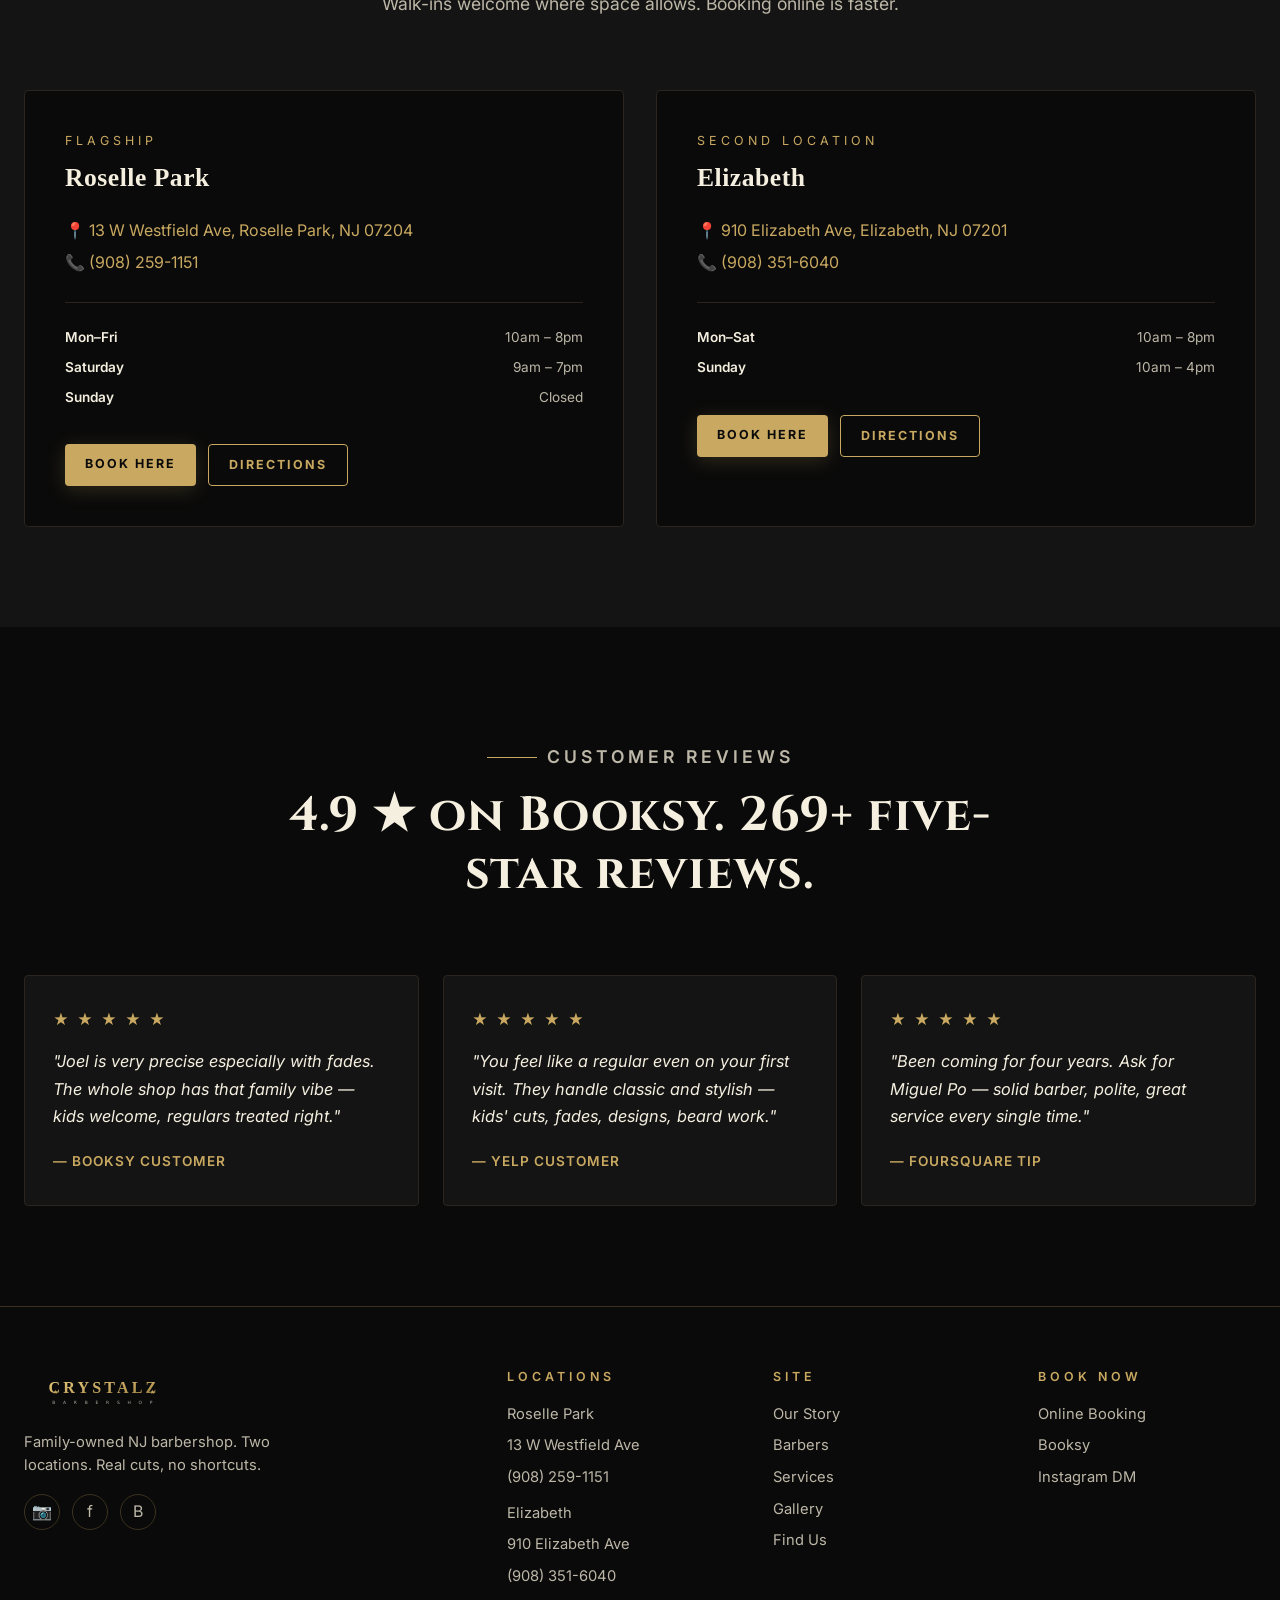
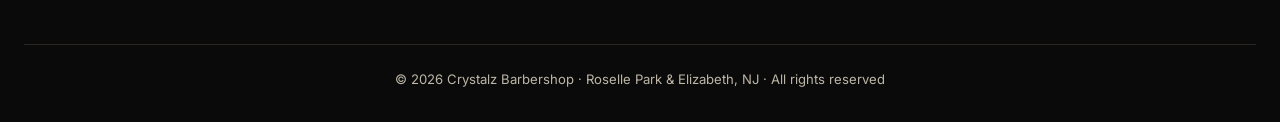
==== commit 484a4b39: "Add Anibal to the Crystalz family list + intro paragraph in about section" ====
--- a/index.html
+++ b/index.html
@@ -102,7 +102,7 @@
         <p class="eyebrow">Our Story</p>
         <h2>A barbershop run by family. Treats every client like one.</h2>
         <p>Crystalz Barbershop has been a fixture in Union County for over a decade. What started as one chair in Roselle Park has grown into two thriving locations — Roselle Park and Elizabeth — staffed by some of the most respected barbers in New Jersey.</p>
-        <p>The shop is owned by <strong>Leonardo "Leo" Jaramillo</strong> and powered by the three Santamaria brothers — Joel, Mauricio, and Uriel — alongside Miguel Eliza and the rest of the team. When you sit in our chair, you're sitting with family.</p>
+        <p>The shop is owned by <strong>Leonardo "Leo" Jaramillo</strong> and powered by the three Santamaria brothers — Joel, Mauricio, and Uriel — alongside Miguel Eliza, Anibal Barbero, and the rest of the team. When you sit in our chair, you're sitting with family.</p>
         <div class="family-card">
           <h4>The Crystalz Family</h4>
           <p class="family-list">
@@ -111,6 +111,7 @@
             <span>Mauricio</span> "Montana" Santamaria<br>
             <span>Uriel</span> "Chino91" Santamaria<br>
             <span>Miguel</span> Eliza<br>
+            <span>Anibal</span> Barbero<br>
             <span>Miguel</span> "Po" — Elizabeth
           </p>
         </div>
@@ -403,10 +404,19 @@
 </div>
 
 <!-- ============== MOBILE STICKY CTA BAR ============== -->
-<div class="mobile-cta-bar">
-  <a href="#" class="book-trigger">Book</a>
-  <a href="tel:+19082591151">Call RP</a>
-  <a href="https://maps.google.com/?q=13+W+Westfield+Ave+Roselle+Park+NJ" target="_blank" rel="noopener">Map</a>
+<div class="mobile-cta-bar" role="navigation" aria-label="Quick actions">
+  <a href="#" class="mcta mcta-primary book-trigger" aria-label="Book an appointment">
+    <svg viewBox="0 0 24 24" width="20" height="20" fill="none" stroke="currentColor" stroke-width="2" stroke-linecap="round" stroke-linejoin="round"><rect x="3" y="4" width="18" height="18" rx="2" ry="2"/><line x1="16" y1="2" x2="16" y2="6"/><line x1="8" y1="2" x2="8" y2="6"/><line x1="3" y1="10" x2="21" y2="10"/></svg>
+    <span>Book Now</span>
+  </a>
+  <a href="tel:+19082591151" class="mcta" aria-label="Call Roselle Park">
+    <svg viewBox="0 0 24 24" width="20" height="20" fill="none" stroke="currentColor" stroke-width="2" stroke-linecap="round" stroke-linejoin="round"><path d="M22 16.92v3a2 2 0 0 1-2.18 2 19.79 19.79 0 0 1-8.63-3.07 19.5 19.5 0 0 1-6-6 19.79 19.79 0 0 1-3.07-8.67A2 2 0 0 1 4.11 2h3a2 2 0 0 1 2 1.72 12.84 12.84 0 0 0 .7 2.81 2 2 0 0 1-.45 2.11L8.09 9.91a16 16 0 0 0 6 6l1.27-1.27a2 2 0 0 1 2.11-.45 12.84 12.84 0 0 0 2.81.7A2 2 0 0 1 22 16.92z"/></svg>
+    <span>Call</span>
+  </a>
+  <a href="https://maps.google.com/?q=13+W+Westfield+Ave+Roselle+Park+NJ" target="_blank" rel="noopener" class="mcta" aria-label="Get directions">
+    <svg viewBox="0 0 24 24" width="20" height="20" fill="none" stroke="currentColor" stroke-width="2" stroke-linecap="round" stroke-linejoin="round"><path d="M21 10c0 7-9 13-9 13s-9-6-9-13a9 9 0 0 1 18 0z"/><circle cx="12" cy="10" r="3"/></svg>
+    <span>Directions</span>
+  </a>
 </div>
 
 <script src="js/data.js"></script>
--- a/css/styles.css
+++ b/css/styles.css
@@ -549,10 +549,11 @@
 }
 
 /* ===============================
-   Scroll reveal
-   =============================== */
-.reveal { opacity: 0; transform: translateY(40px); transition: opacity 1s cubic-bezier(0.4, 0, 0.2, 1), transform 1s cubic-bezier(0.4, 0, 0.2, 1); }
-.reveal.in { opacity: 1; transform: translateY(0); }
+   Scroll reveal — DISABLED (kept class hooks for future re-enable, but everything visible by default)
+   The site has plenty of motion (hero word-reveal, marquee, magnetic CTAs, image zooms);
+   scroll-reveal-on-IntersectionObserver added complexity without enough payoff and broke screenshots.
+   =============================== */
+.reveal { opacity: 1; transform: none; }
 
 /* ===============================
    Mobile
@@ -590,23 +591,78 @@
 .mobile-cta-bar { display: none; }
 @media (max-width: 900px) {
   .mobile-cta-bar {
-    display: grid; grid-template-columns: repeat(3, 1fr);
+    display: grid; grid-template-columns: 1.4fr 1fr 1fr;
     position: fixed; bottom: 0; left: 0; right: 0; z-index: 90;
-    background: rgba(10, 10, 10, 0.96);
-    backdrop-filter: blur(12px); -webkit-backdrop-filter: blur(12px);
+    background: rgba(10, 10, 10, 0.97);
+    backdrop-filter: blur(16px) saturate(160%); -webkit-backdrop-filter: blur(16px) saturate(160%);
     border-top: 1px solid var(--border-gold);
+    box-shadow: 0 -10px 30px rgba(0, 0, 0, 0.5);
+    padding-bottom: env(safe-area-inset-bottom, 0); /* respect iPhone home indicator */
   }
-  .mobile-cta-bar a {
-    padding: 18px 8px; text-align: center;
+  .mcta {
+    display: flex; flex-direction: column; align-items: center; justify-content: center;
+    gap: 4px; padding: 14px 6px; text-align: center;
     color: var(--cream); text-transform: uppercase;
-    letter-spacing: 2px; font-size: 0.78rem; font-weight: 700;
+    letter-spacing: 1.5px; font-size: 0.72rem; font-weight: 700;
     border-right: 1px solid var(--border-subtle);
-    transition: background var(--transition);
+    transition: background var(--transition), transform 0.15s ease;
+    -webkit-tap-highlight-color: transparent;
+    min-height: 60px;
   }
-  .mobile-cta-bar a:first-child { background: var(--gold); color: var(--bg-primary); }
-  .mobile-cta-bar a:first-child:active { background: var(--gold-bright); }
-  .mobile-cta-bar a:last-child { border-right: 0; }
-  body { padding-bottom: 64px; }
+  .mcta:last-child { border-right: 0; }
+  .mcta svg { stroke-width: 2.2; }
+  .mcta:active { transform: scale(0.96); }
+  .mcta-primary { background: var(--gold); color: var(--bg-primary); }
+  .mcta-primary:active { background: var(--gold-bright); }
+  body { padding-bottom: calc(72px + env(safe-area-inset-bottom, 0)); }
+}
+
+/* ===============================
+   Mobile-specific polish
+   =============================== */
+@media (max-width: 900px) {
+  /* Bigger hero punch on phones */
+  .hero { min-height: 92vh; padding: 110px 20px 40px; }
+  .hero-eyebrow { font-size: 0.72rem; letter-spacing: 5px; }
+  .hero-title { font-size: clamp(2.4rem, 12vw, 3.6rem); line-height: 1.1; }
+  .hero-sub { font-size: 0.98rem; padding: 0 8px; }
+  .hero-actions { flex-direction: column; align-items: center; gap: 12px; }
+  .hero-actions .btn { width: 100%; max-width: 320px; padding: 16px; }
+  /* About spacing */
+  .about-text h2, .section-head h2 { font-size: 1.85rem; }
+  .family-card .family-list { font-size: 1rem; line-height: 1.85; }
+  .stat-number { font-size: 3.6rem !important; }
+  .about-visual-text .stat-number { font-size: 3.6rem; }
+  /* Barber cards 1-col on small phones, 2-col on larger */
+  .barbers-grid { grid-template-columns: 1fr; gap: 20px; }
+  /* Services grid 2-col */
+  .services-grid { grid-template-columns: repeat(2, 1fr); gap: 14px; }
+  .service-card { padding: 24px 14px; }
+  .service-name { font-size: 1rem; }
+  .service-price { font-size: 1.2rem; }
+  /* Locations stack */
+  .location-card { padding: 28px 22px; }
+  .location-name { font-size: 1.4rem; }
+  /* Modal full-screen feel */
+  .modal-overlay { padding: 0; }
+  .modal {
+    border-radius: 0; max-width: 100%; max-height: 100vh; height: 100vh;
+    padding: 56px 24px 40px;
+  }
+  /* Reviews 1-col */
+  .reviews-grid { grid-template-columns: 1fr; }
+  /* Footer center-align */
+  .footer-grid { gap: 28px; }
+  .footer-tagline { max-width: none; }
+  .footer h5 { margin-bottom: 12px; }
+}
+@media (min-width: 540px) and (max-width: 900px) {
+  .barbers-grid { grid-template-columns: repeat(2, 1fr); }
+  .services-grid { grid-template-columns: repeat(3, 1fr); }
+}
+@media (max-width: 380px) {
+  .mcta { font-size: 0.66rem; letter-spacing: 1px; padding: 12px 4px; }
+  .hero-title { font-size: 2.2rem; }
 }
 
 /* ===============================
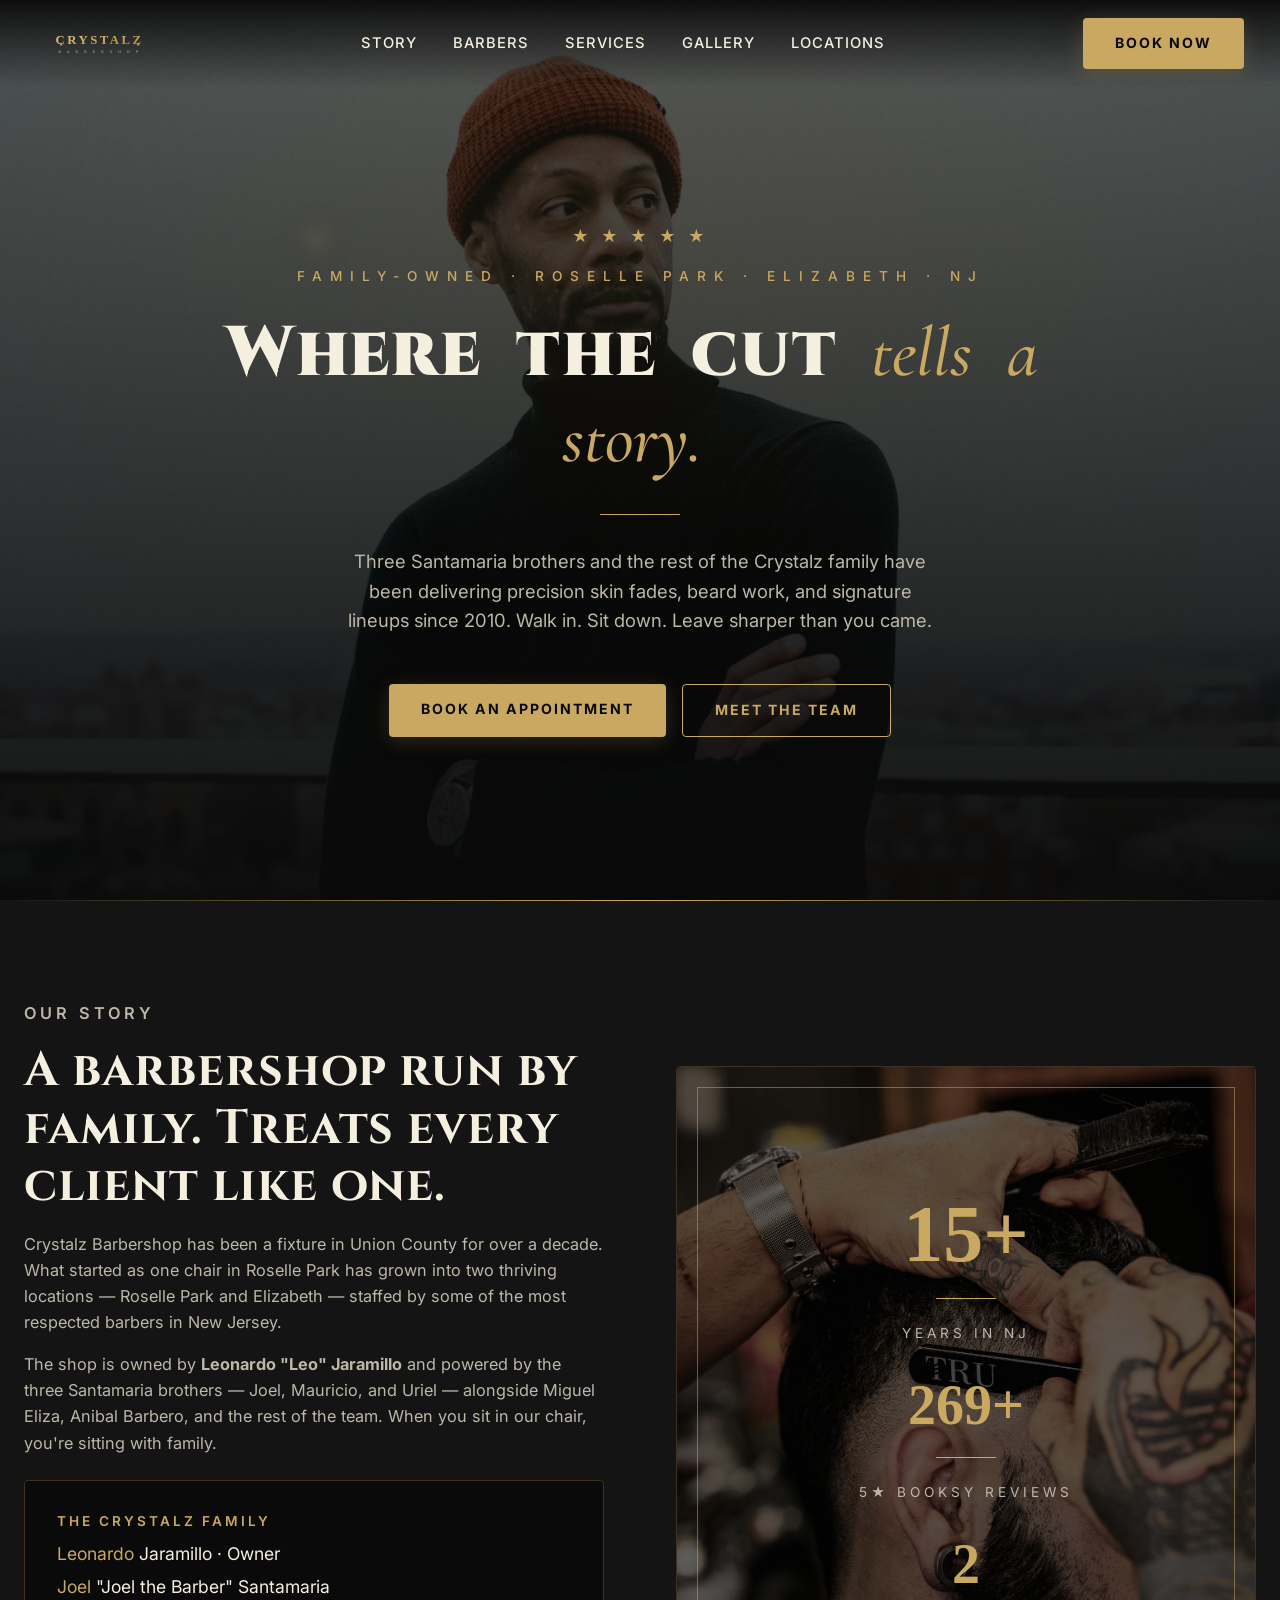
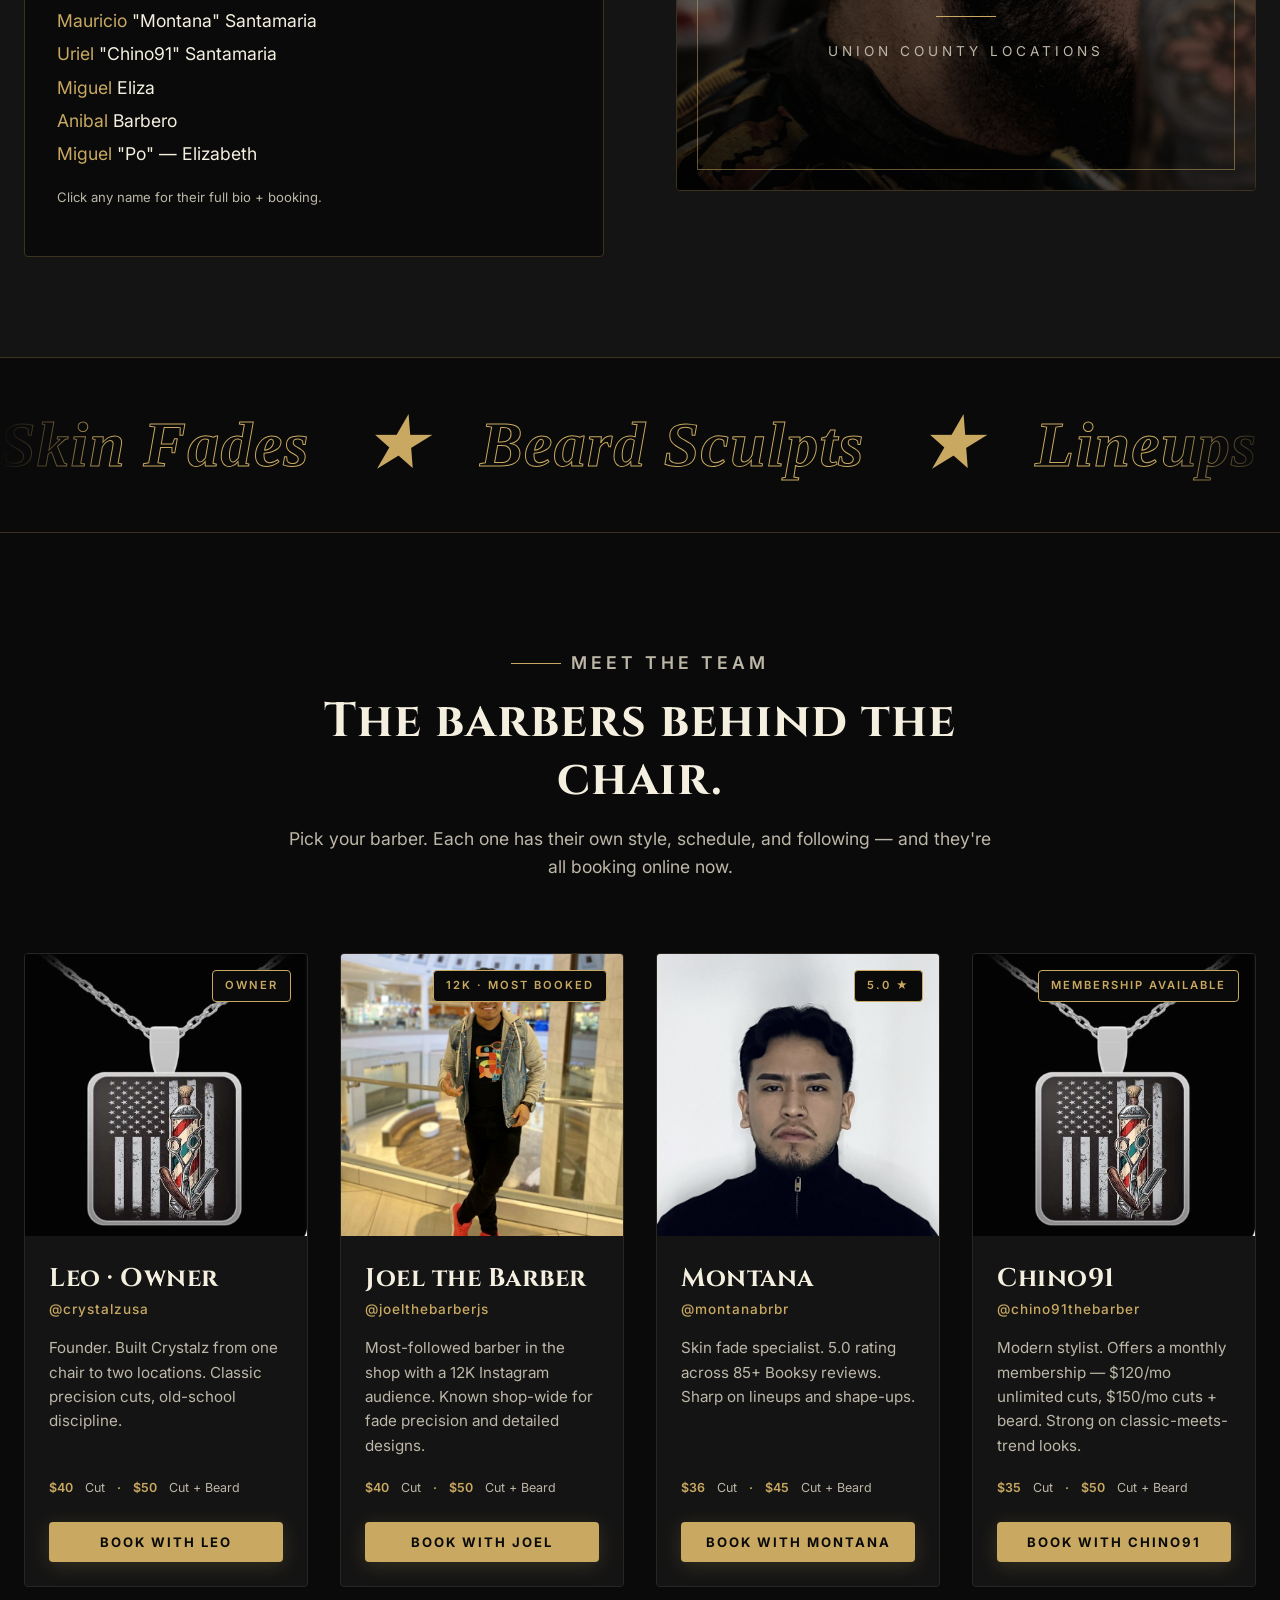
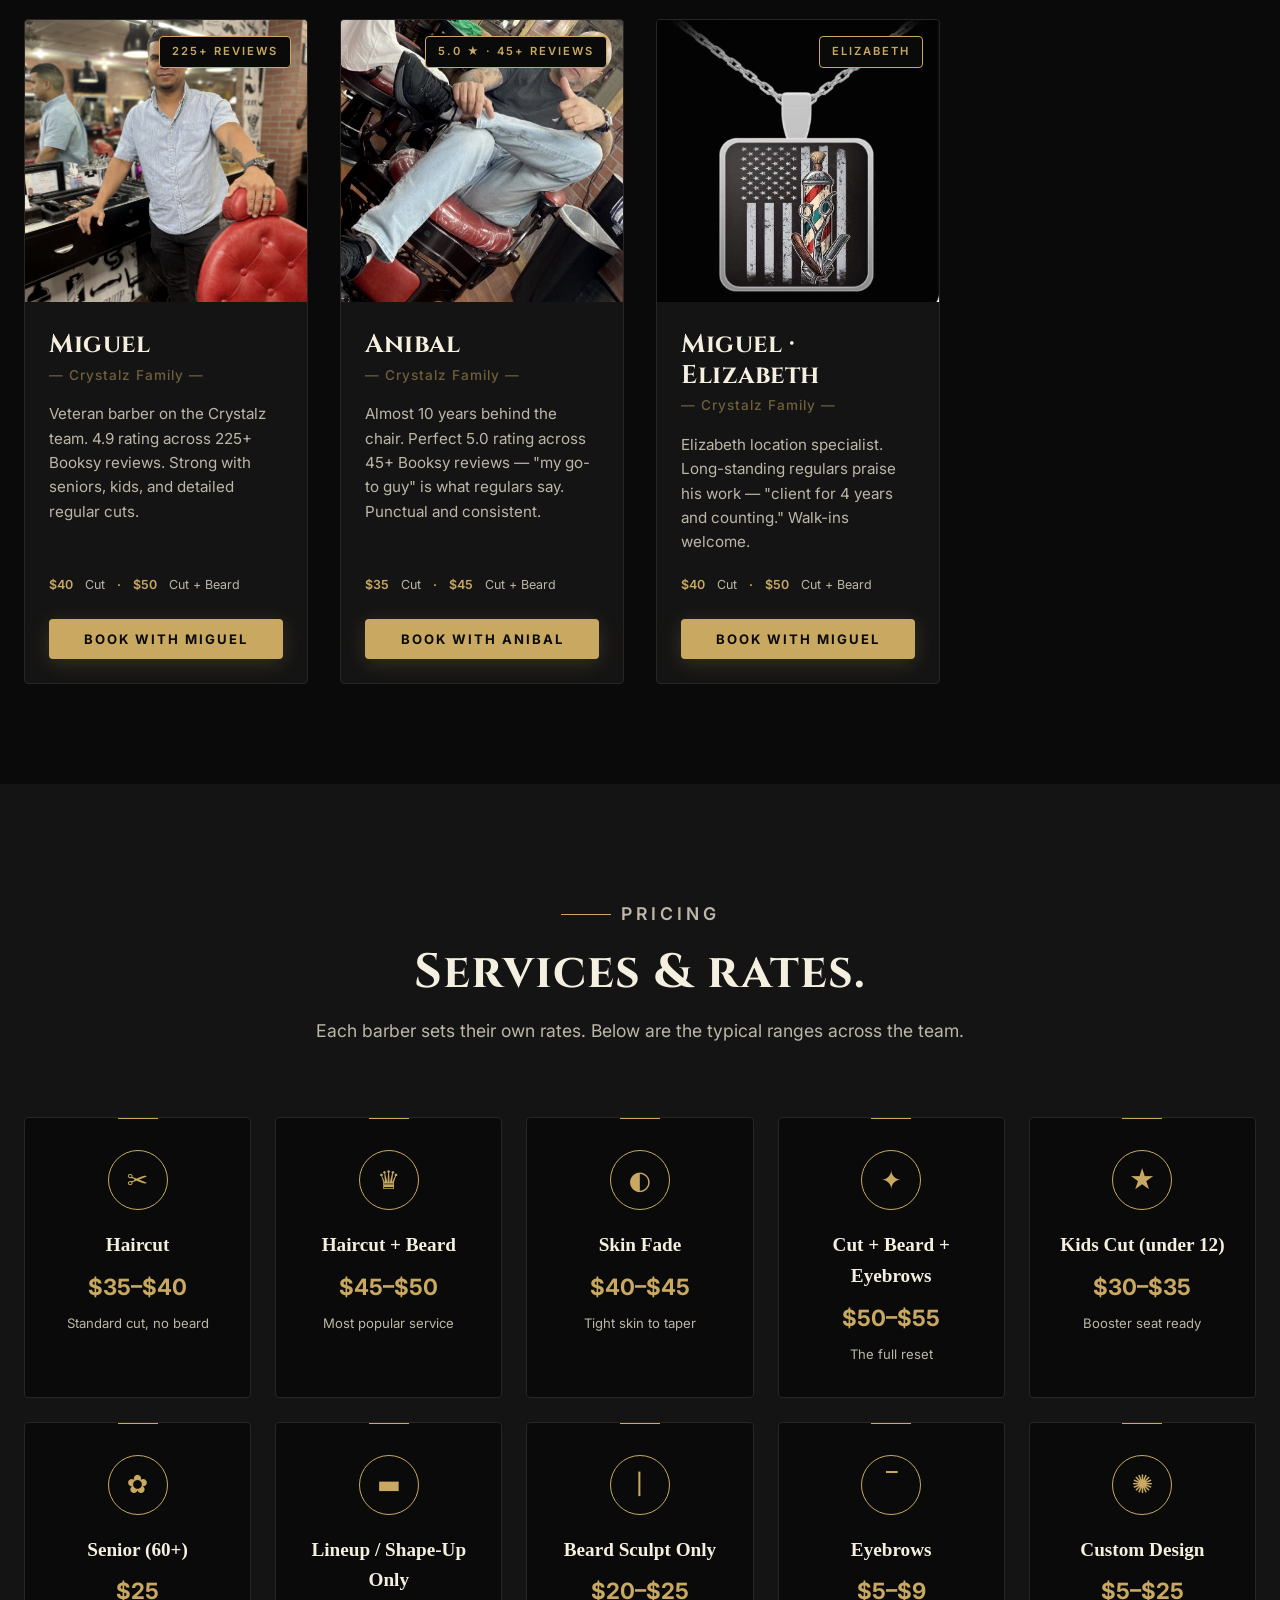
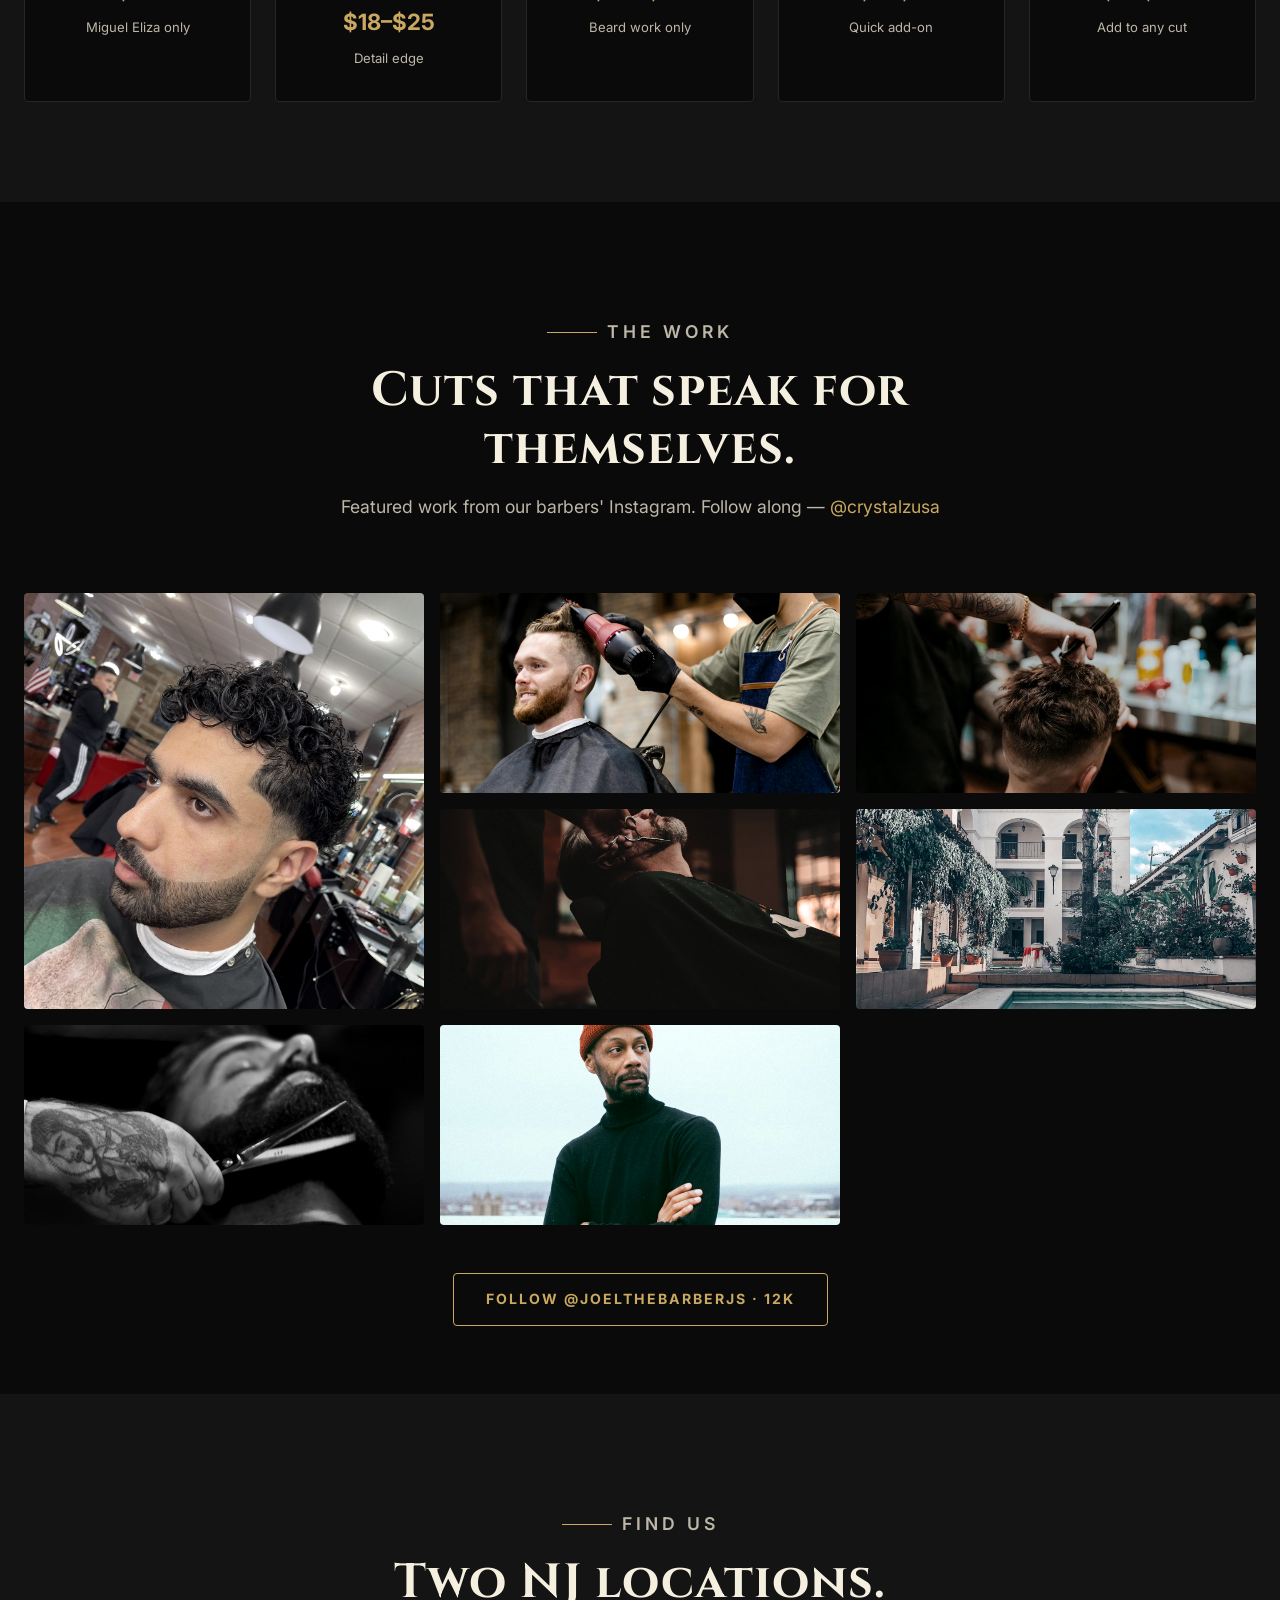
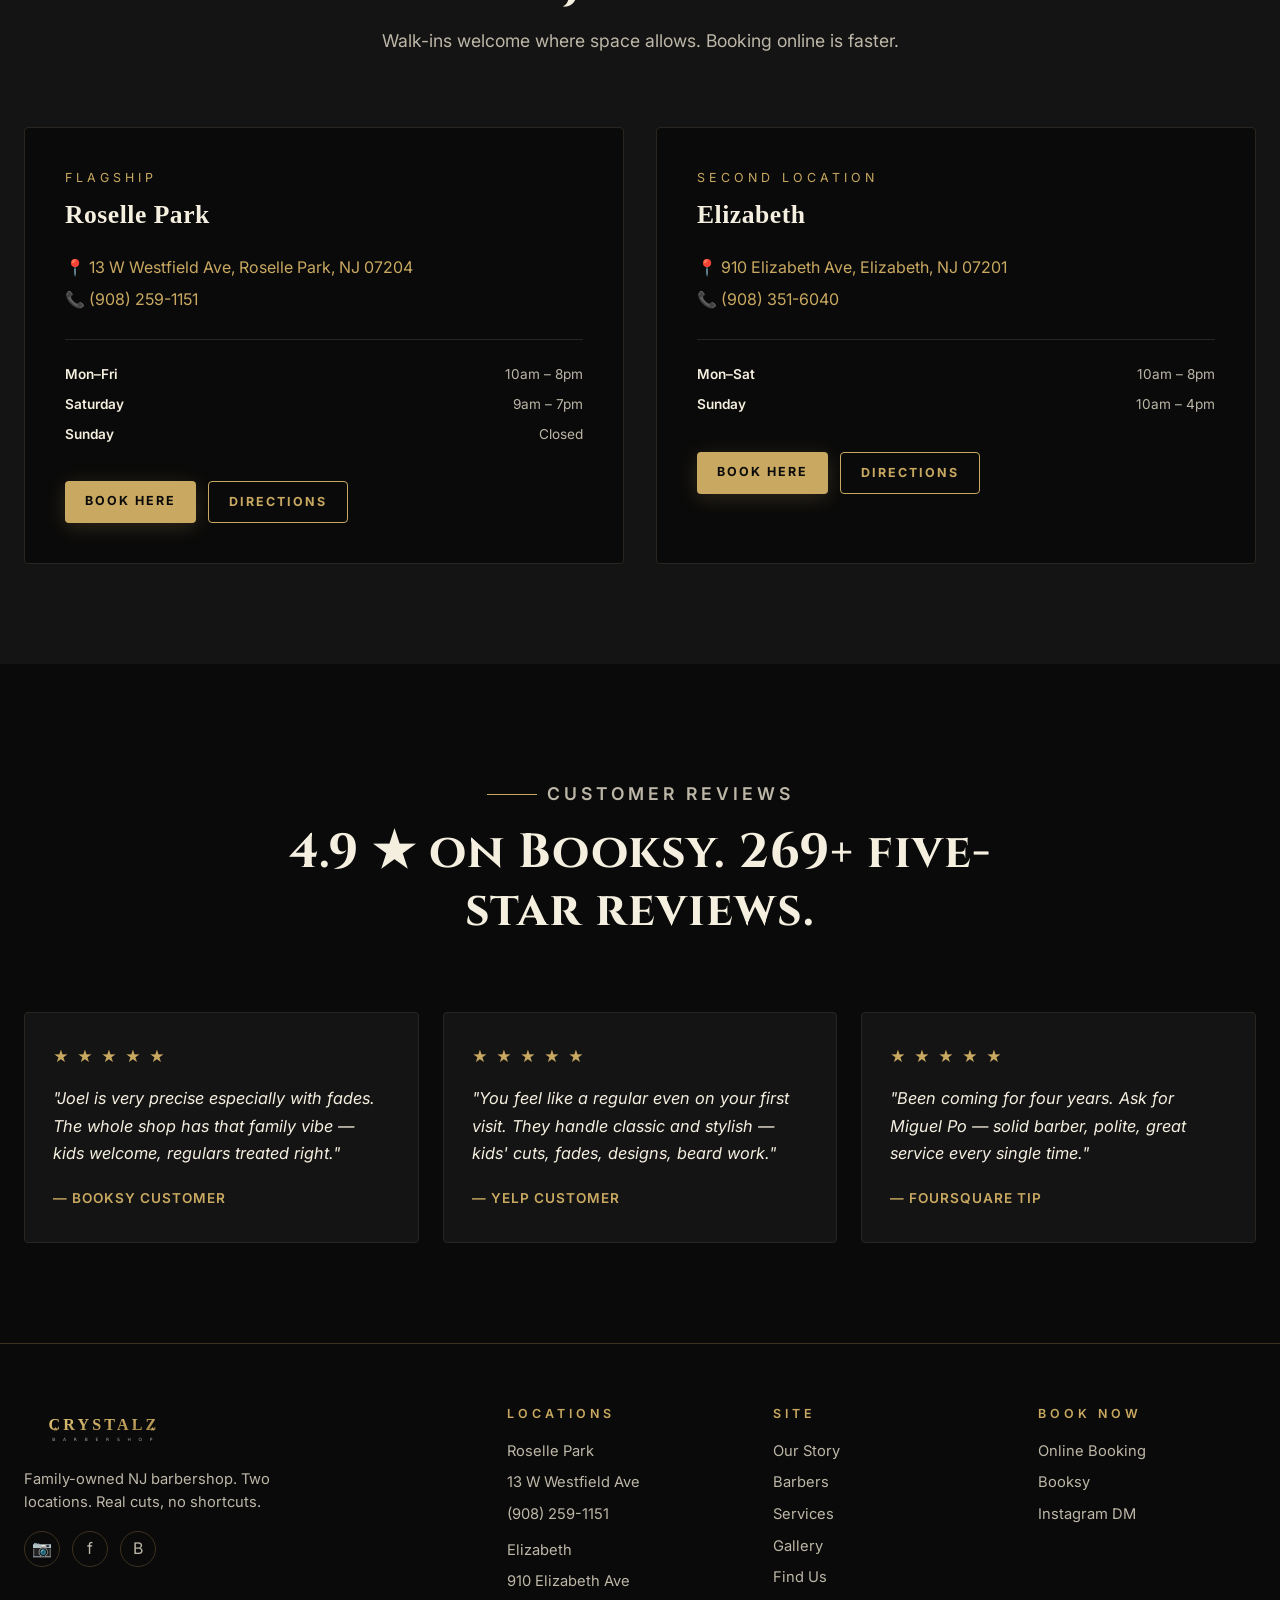
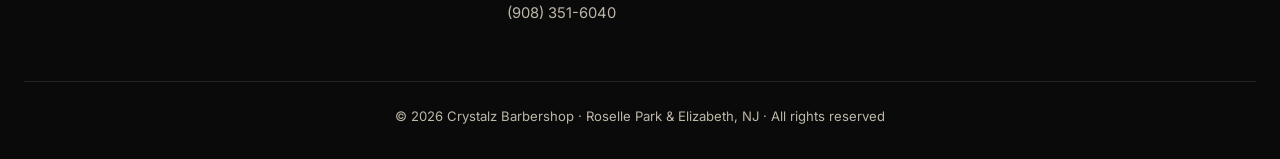
==== commit c44e2b68: "Individual barber bio pages: barbers/<id>.html with hero portrait, bio, pricing, work gallery, embed" ====
--- a/index.html
+++ b/index.html
@@ -106,14 +106,15 @@
         <div class="family-card">
           <h4>The Crystalz Family</h4>
           <p class="family-list">
-            <span>Leonardo</span> Jaramillo · Owner<br>
-            <span>Joel</span> "Joel the Barber" Santamaria<br>
-            <span>Mauricio</span> "Montana" Santamaria<br>
-            <span>Uriel</span> "Chino91" Santamaria<br>
-            <span>Miguel</span> Eliza<br>
-            <span>Anibal</span> Barbero<br>
-            <span>Miguel</span> "Po" — Elizabeth
+            <a href="barbers/leo.html"><span>Leonardo</span> Jaramillo · Owner</a><br>
+            <a href="barbers/joel.html"><span>Joel</span> "Joel the Barber" Santamaria</a><br>
+            <a href="barbers/mauricio.html"><span>Mauricio</span> "Montana" Santamaria</a><br>
+            <a href="barbers/chino91.html"><span>Uriel</span> "Chino91" Santamaria</a><br>
+            <a href="barbers/miguel-eliza.html"><span>Miguel</span> Eliza</a><br>
+            <a href="barbers/anibal.html"><span>Anibal</span> Barbero</a><br>
+            <a href="barbers/miguel-po.html"><span>Miguel</span> "Po" — Elizabeth</a>
           </p>
+          <p style="margin-top:14px; font-size:0.82rem; color:var(--cream-dim);">Click any name for their full bio + booking.</p>
         </div>
       </div>
       <div class="about-visual reveal">
--- a/css/styles.css
+++ b/css/styles.css
@@ -256,6 +256,22 @@
 .family-card h4 { color: var(--gold); margin-bottom: 8px; font-family: 'Inter'; font-size: 0.85rem; letter-spacing: 3px; text-transform: uppercase; font-weight: 600; }
 .family-card .family-list { color: var(--cream); font-size: 1.1rem; line-height: 1.9; }
 .family-card .family-list span { color: var(--gold); }
+.family-card .family-list a {
+  color: var(--cream); text-decoration: none;
+  display: inline-block; padding: 2px 6px; margin: -2px -6px;
+  border-radius: 2px; transition: background var(--transition), color var(--transition);
+  position: relative;
+}
+.family-card .family-list a:hover {
+  background: rgba(201, 169, 97, 0.08); color: var(--gold-bright);
+}
+.family-card .family-list a:hover span { color: var(--gold-bright); }
+.family-card .family-list a::after {
+  content: "→"; opacity: 0; margin-left: 8px;
+  transition: opacity var(--transition), margin-left var(--transition);
+  color: var(--gold);
+}
+.family-card .family-list a:hover::after { opacity: 1; margin-left: 12px; }
 
 .about-visual {
   position: relative; aspect-ratio: 4/5;
@@ -583,6 +599,109 @@
 @media (max-width: 540px) {
   .footer-grid { grid-template-columns: 1fr; }
   .modal { padding: 32px 24px; }
+}
+
+/* ===============================
+   Barber bio pages (/barbers/*.html)
+   =============================== */
+.barber-page-hero {
+  position: relative; min-height: 70vh;
+  display: grid; grid-template-columns: 1fr 1.2fr; align-items: center;
+  padding: 140px 60px 80px; gap: 64px;
+  overflow: hidden;
+}
+.barber-page-hero-bg {
+  position: absolute; inset: 0; z-index: 0;
+  background:
+    radial-gradient(ellipse 80% 60% at 30% 50%, rgba(201, 169, 97, 0.12) 0%, transparent 70%),
+    linear-gradient(135deg, #0F0E0C 0%, #0A0A0A 50%, #14110C 100%);
+}
+.barber-page-portrait {
+  position: relative; z-index: 1;
+  width: 100%; max-width: 460px; aspect-ratio: 1/1; object-fit: cover;
+  border: 1px solid var(--border-gold); border-radius: var(--radius);
+  filter: grayscale(15%) contrast(1.05);
+  box-shadow: var(--shadow-card);
+  justify-self: end;
+}
+.barber-page-hero-content { position: relative; z-index: 1; }
+.barber-page-back {
+  display: inline-block; color: var(--gold); font-size: 0.78rem; font-weight: 600;
+  letter-spacing: 3px; text-transform: uppercase; margin-bottom: 24px;
+  transition: color var(--transition);
+}
+.barber-page-back:hover { color: var(--gold-bright); }
+.barber-page-badge {
+  display: inline-block; color: var(--gold); padding: 6px 14px;
+  font-size: 0.7rem; font-weight: 600; letter-spacing: 2px; text-transform: uppercase;
+  border: 1px solid var(--gold); border-radius: var(--radius);
+  margin-bottom: 20px;
+}
+.barber-page-name {
+  font-family: 'Cinzel', serif; font-weight: 900; font-size: clamp(2.4rem, 5vw, 4rem);
+  color: var(--cream); line-height: 1.05; margin-bottom: 4px; letter-spacing: 0.02em;
+}
+.barber-page-fullname {
+  color: var(--cream-dim); font-style: italic; font-family: 'Cormorant Garamond', serif;
+  font-size: 1.2rem; margin-bottom: 16px;
+}
+.barber-page-handle {
+  display: inline-block; color: var(--gold); font-size: 0.95rem; font-weight: 500;
+  letter-spacing: 1px; margin-bottom: 24px;
+  transition: color var(--transition);
+}
+.barber-page-handle:hover { color: var(--gold-bright); }
+.barber-page-bio {
+  color: var(--cream-dim); font-size: 1.1rem; line-height: 1.7; margin-bottom: 28px;
+  max-width: 540px;
+}
+.barber-page-meta {
+  display: grid; grid-template-columns: 1fr; gap: 8px; max-width: 540px;
+  padding: 20px 0; border-top: 1px solid var(--border-subtle); border-bottom: 1px solid var(--border-subtle);
+  margin-bottom: 28px;
+}
+.barber-page-meta div { color: var(--cream); font-size: 0.92rem; }
+.barber-page-meta span {
+  display: inline-block; min-width: 80px;
+  color: var(--gold); font-size: 0.72rem; font-weight: 600; letter-spacing: 2px;
+  text-transform: uppercase; margin-right: 12px;
+}
+.barber-page-meta a { color: var(--gold); }
+.barber-page-actions { display: flex; gap: 14px; flex-wrap: wrap; }
+.barber-page-pricing { background: var(--bg-card); padding: 80px 0; }
+.barber-page-pricing .eyebrow { display: block; text-align: center; padding-left: 0; }
+.barber-page-pricing .eyebrow::before { display: none; }
+.barber-page-pricing h2 { text-align: center; margin-bottom: 48px; color: var(--cream); }
+.barber-page-pricing .services-grid { max-width: 980px; margin: 0 auto; }
+.barber-page-gallery-section { background: var(--bg-primary); padding: 80px 0; }
+.barber-page-gallery-section .eyebrow { display: block; text-align: center; padding-left: 0; }
+.barber-page-gallery-section .eyebrow::before { display: none; }
+.barber-page-gallery-section h2 { text-align: center; margin-bottom: 48px; color: var(--cream); }
+.barber-page-gallery {
+  display: grid; grid-template-columns: repeat(auto-fit, minmax(220px, 1fr));
+  gap: 16px; max-width: 1100px; margin: 0 auto;
+}
+.barber-page-gallery .gallery-item {
+  aspect-ratio: 1/1; border-radius: var(--radius); overflow: hidden;
+  background: var(--bg-card);
+}
+.barber-page-cta {
+  background: var(--bg-card); padding: 80px 0;
+  text-align: center; border-top: 1px solid var(--border-gold);
+}
+.barber-page-cta .eyebrow { padding-left: 0; }
+.barber-page-cta .eyebrow::before { display: none; }
+
+@media (max-width: 900px) {
+  .barber-page-hero {
+    grid-template-columns: 1fr; padding: 100px 24px 40px; gap: 32px;
+    text-align: center; min-height: auto;
+  }
+  .barber-page-portrait { max-width: 280px; justify-self: center; }
+  .barber-page-bio { max-width: none; margin-left: auto; margin-right: auto; }
+  .barber-page-meta { max-width: none; }
+  .barber-page-meta span { min-width: 70px; }
+  .barber-page-actions { justify-content: center; }
 }
 
 /* ===============================
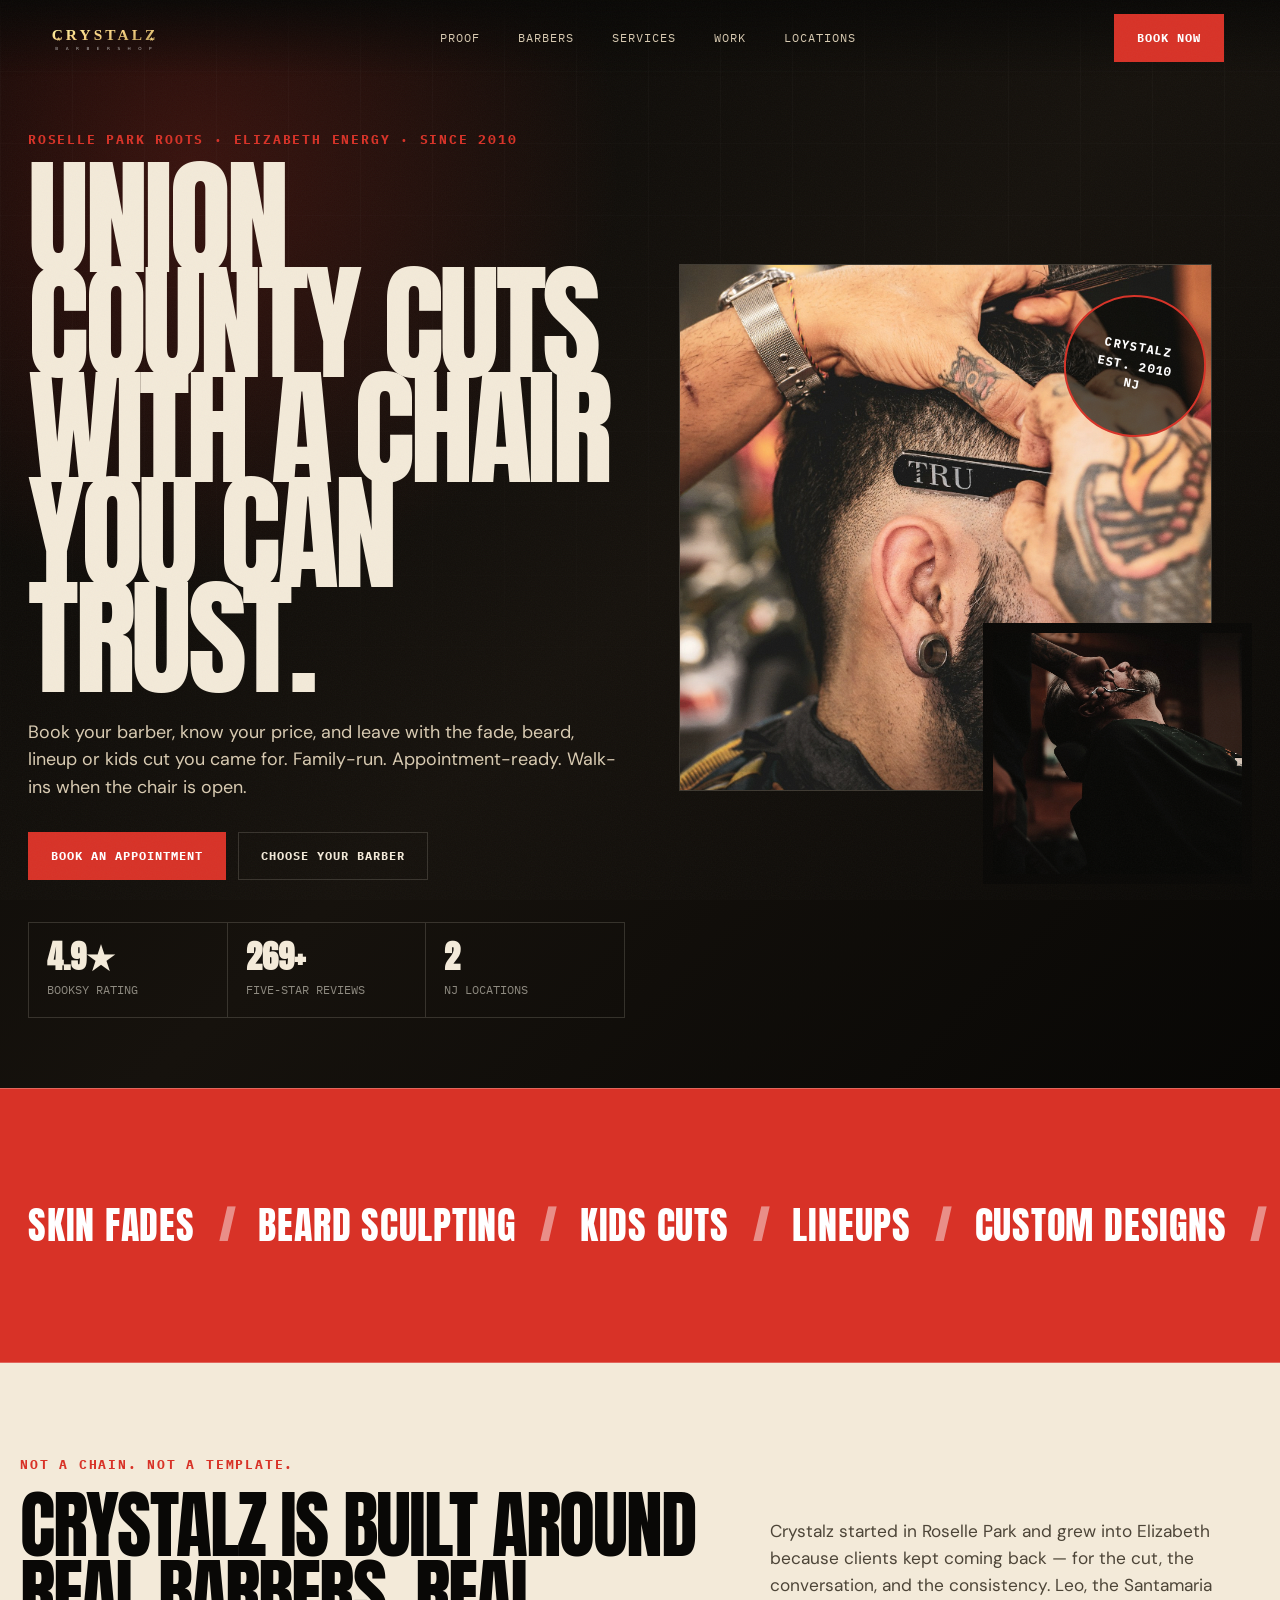
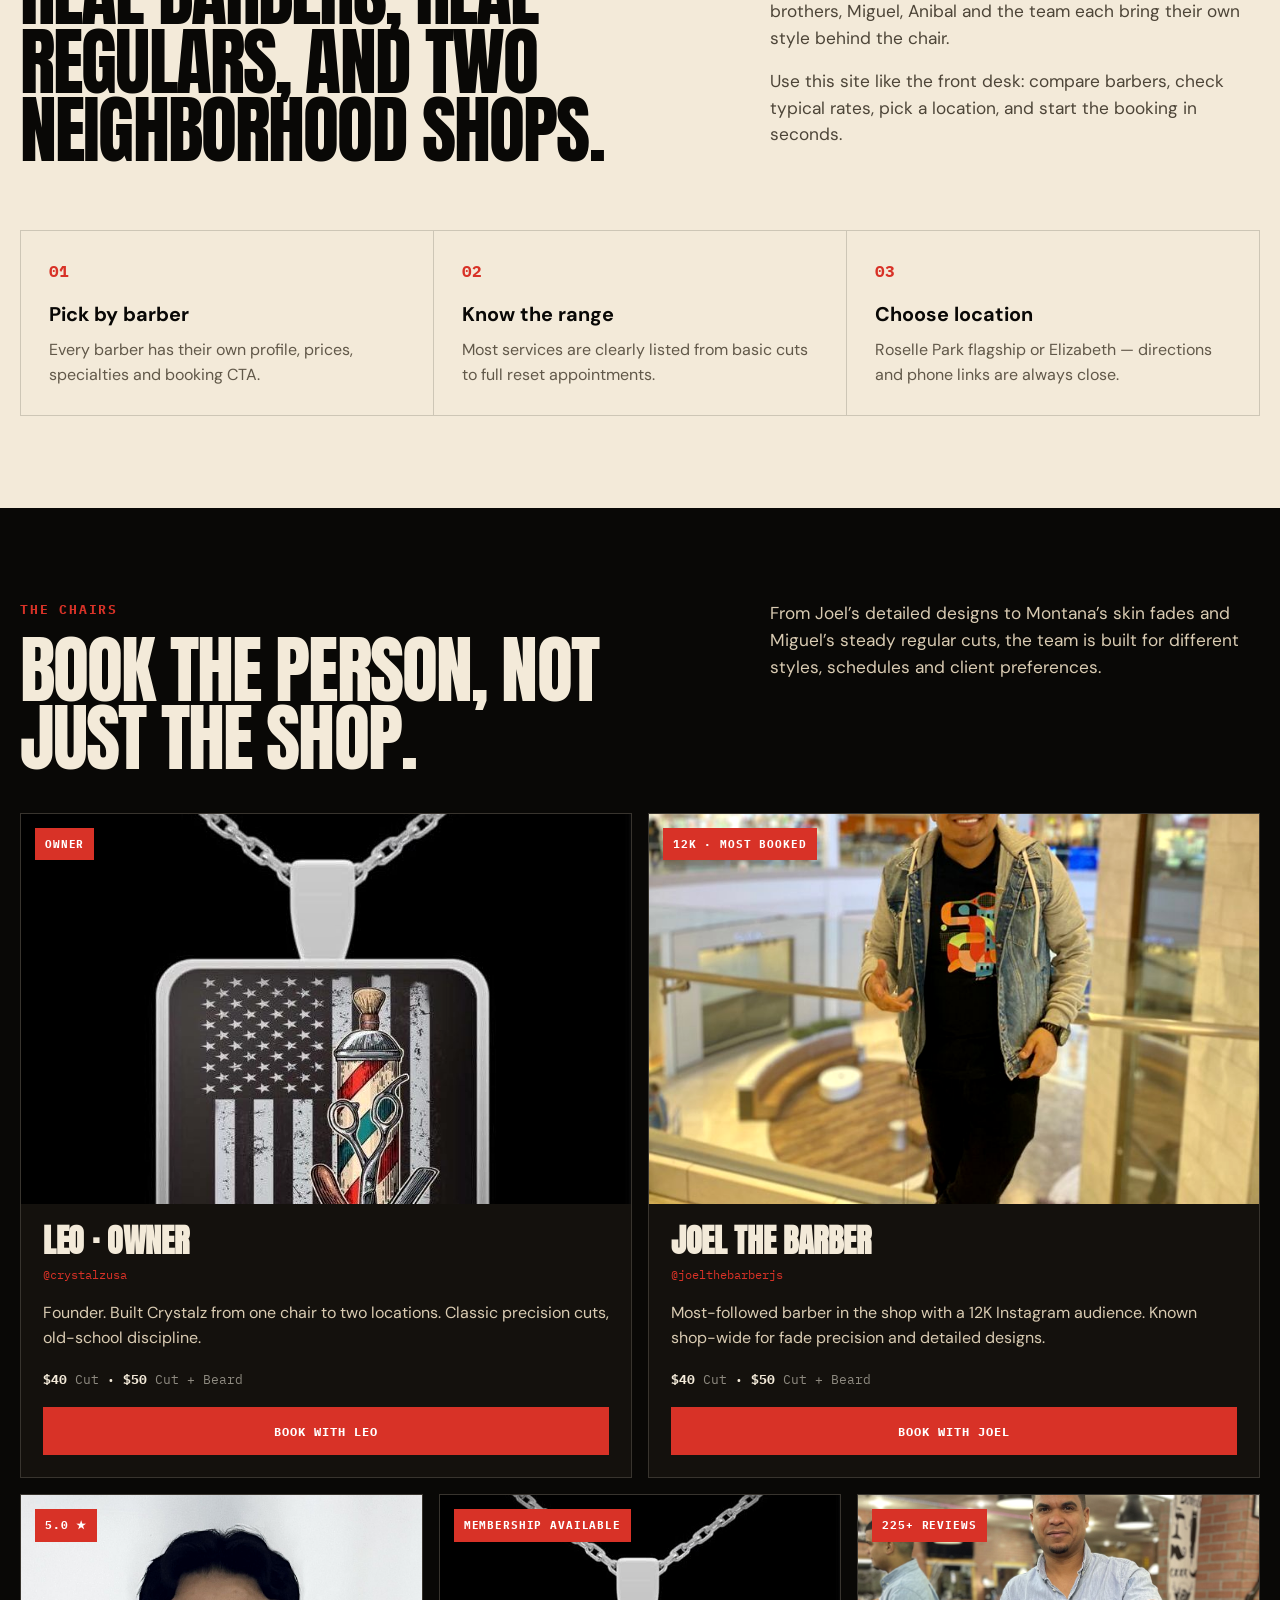
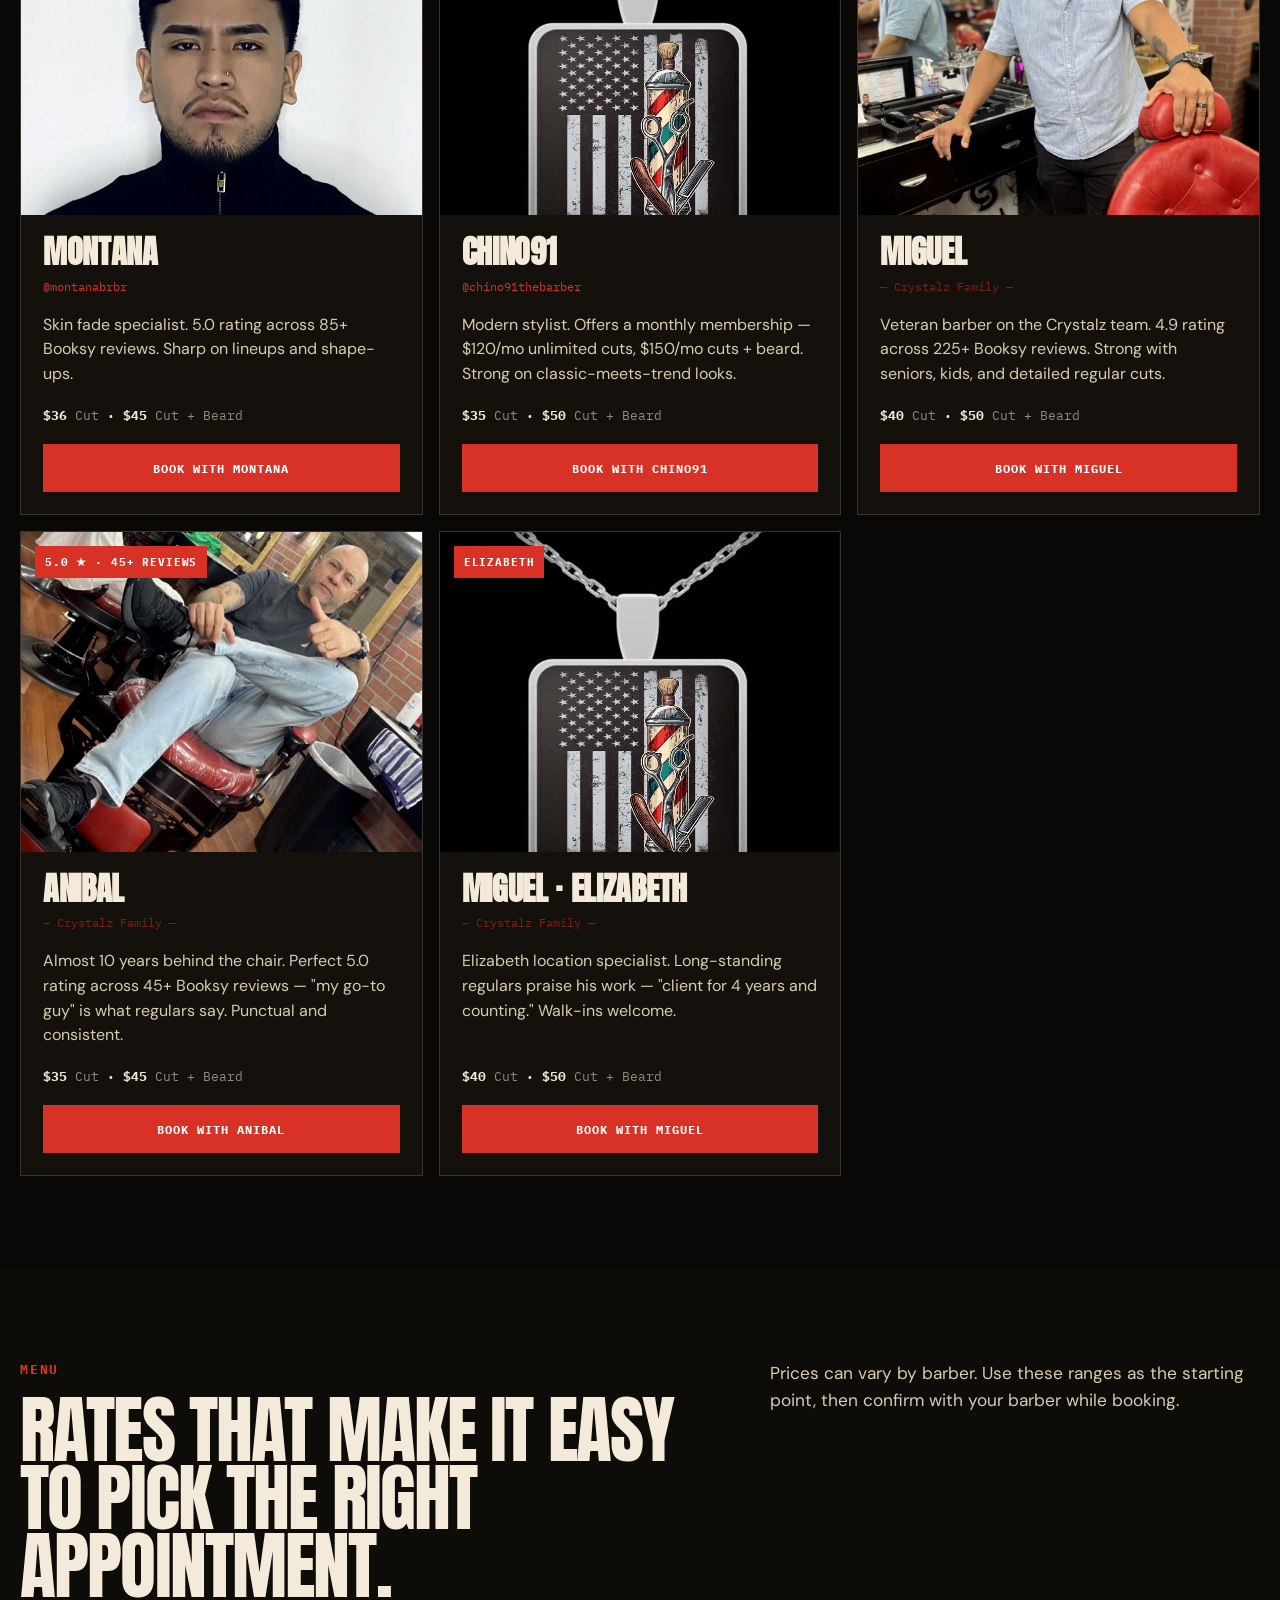
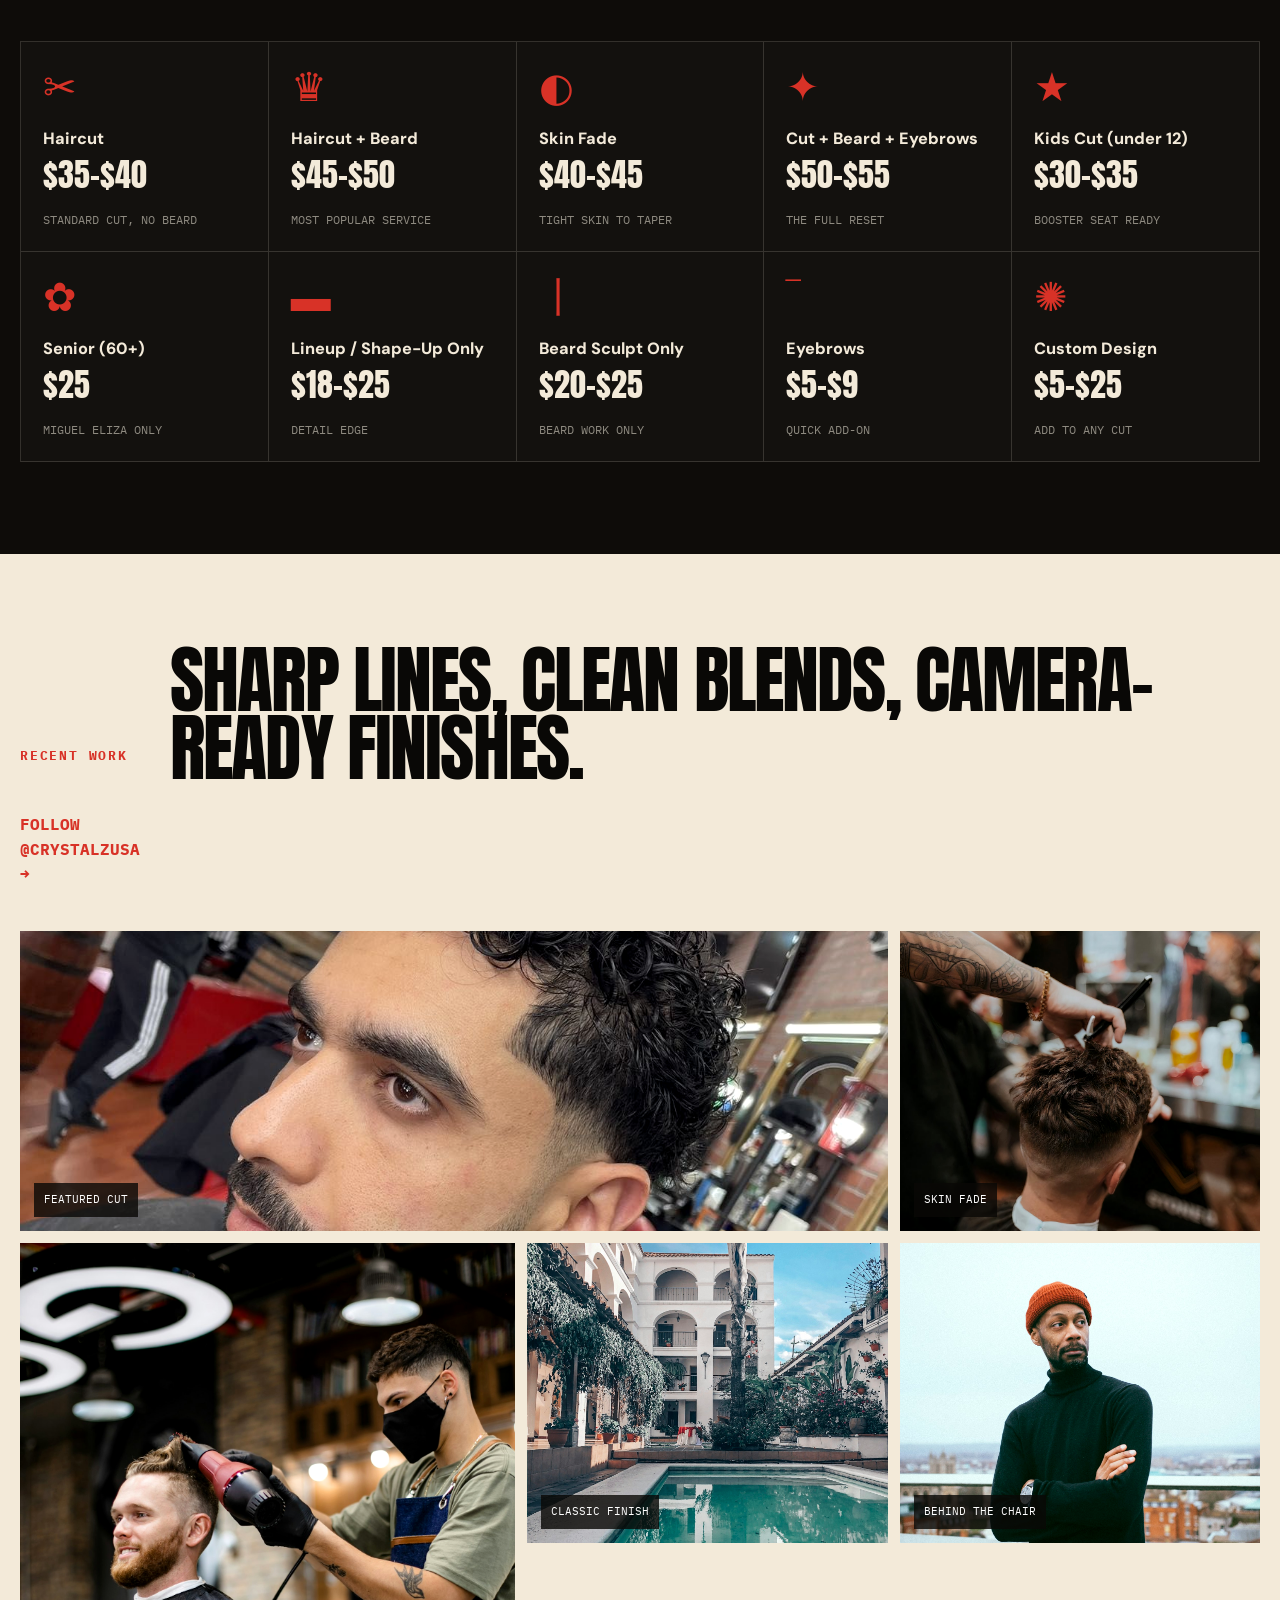
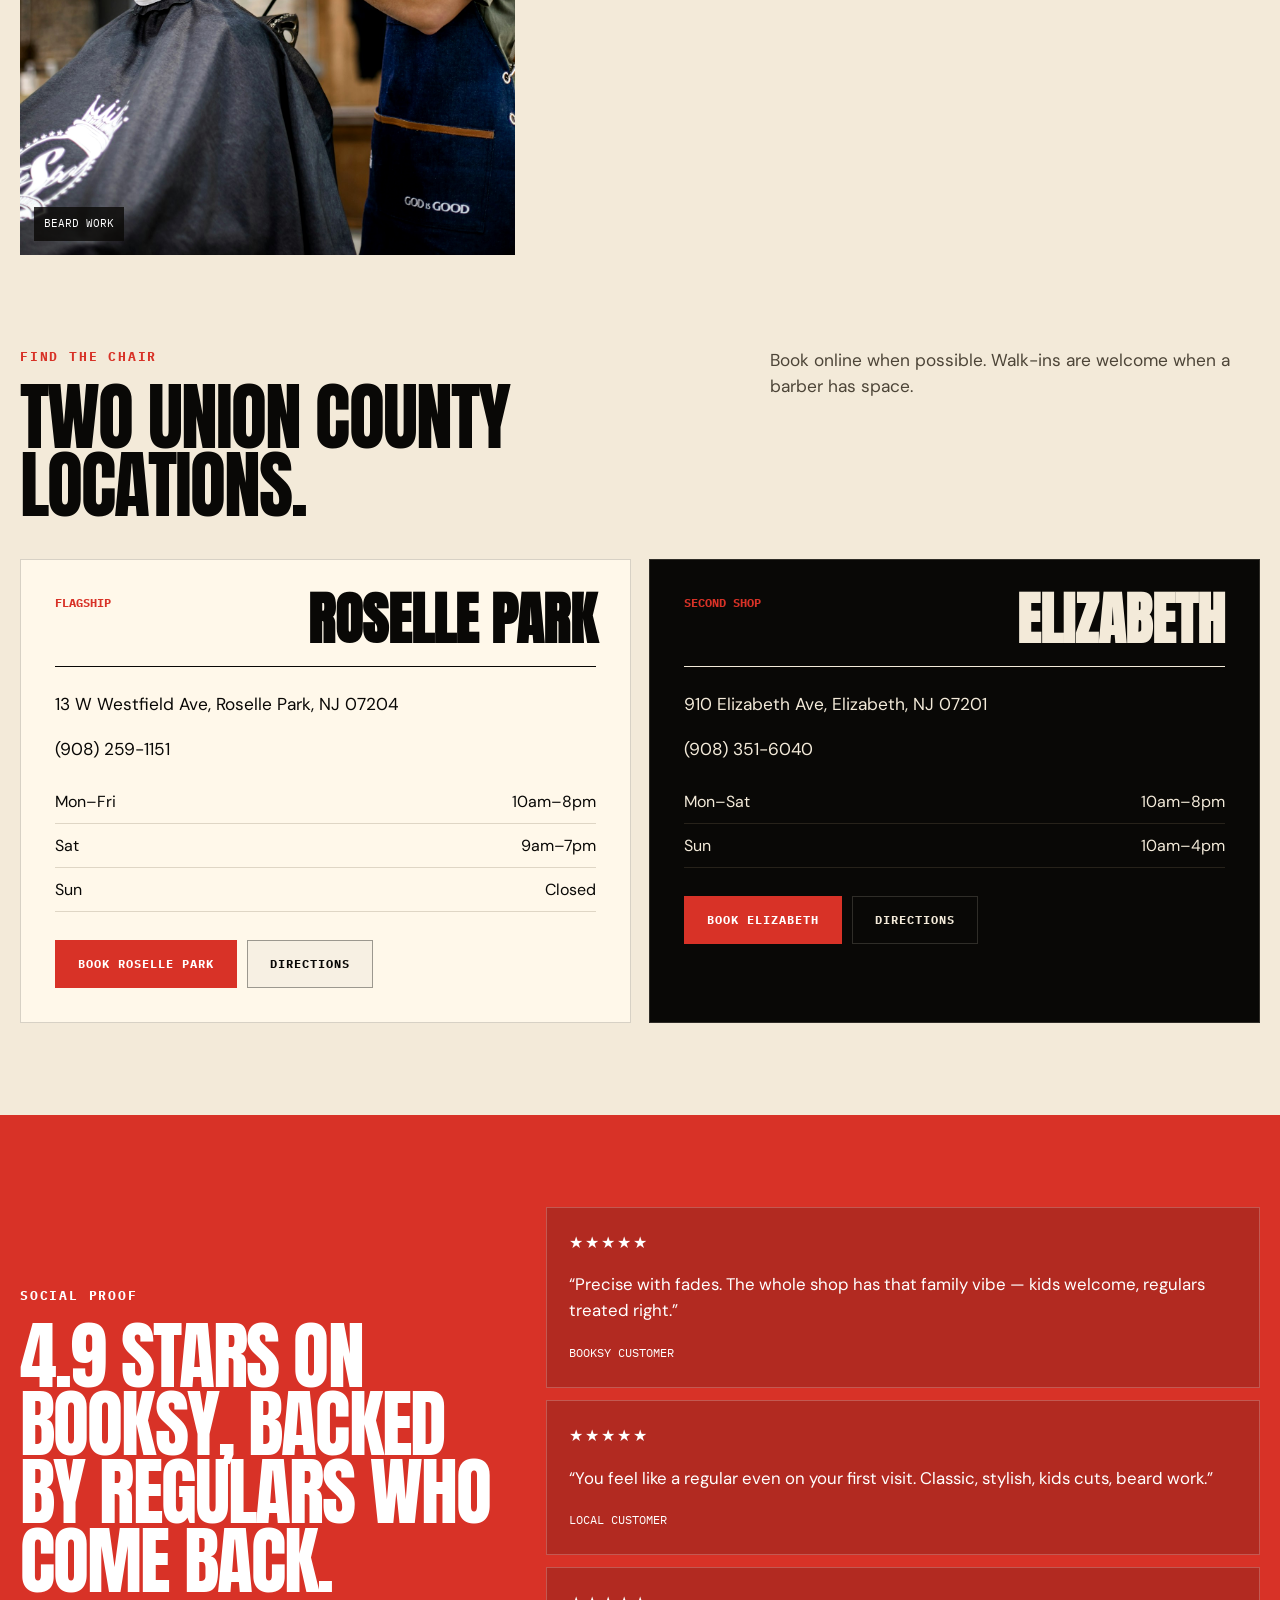
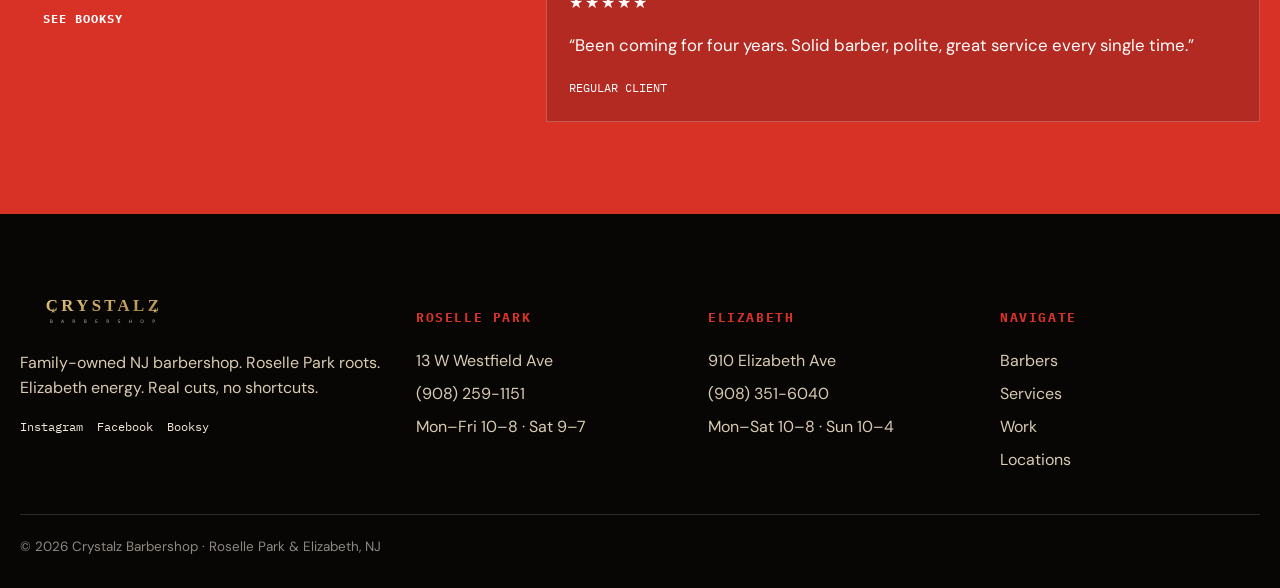
==== commit e0765d41: "feat: redesign Crystalz homepage with mobile-first booking UX" ====
--- a/index.html
+++ b/index.html
@@ -3,424 +3,212 @@
 <head>
   <meta charset="UTF-8">
   <meta name="viewport" content="width=device-width, initial-scale=1.0">
-  <title>Crystalz Barbershop — Roselle Park & Elizabeth NJ | Family-Owned Since 2010</title>
-  <meta name="description" content="Premium men's haircuts, fades, beard work and lineups at Crystalz Barbershop. Two NJ locations: Roselle Park and Elizabeth. Book online with Joel, Mauricio, Chino91, Miguel and the team.">
-
-  <!-- Open Graph -->
+  <title>Crystalz Barbershop | Roselle Park & Elizabeth NJ Fades, Beards & Lineups</title>
+  <meta name="description" content="Crystalz Barbershop is a family-owned Union County NJ barbershop with locations in Roselle Park and Elizabeth. Book skin fades, beard work, kids cuts, lineups and custom designs online.">
   <meta property="og:type" content="website">
-  <meta property="og:title" content="Crystalz Barbershop — Roselle Park & Elizabeth NJ">
-  <meta property="og:description" content="Family-owned NJ barbershop. Skin fades, beard work, lineups. Book online with the Crystalz team.">
-  <meta property="og:image" content="/images/og-cover.jpg">
-
-  <!-- JSON-LD -->
+  <meta property="og:title" content="Crystalz Barbershop — Union County NJ Cuts Since 2010">
+  <meta property="og:description" content="Roselle Park roots. Elizabeth energy. Book Crystalz barbers online for fades, beards, lineups and kids cuts.">
+  <meta property="og:image" content="images/gallery/03-shop-interior.jpeg">
   <script type="application/ld+json">
   {
     "@context": "https://schema.org",
     "@type": "HairSalon",
     "name": "Crystalz Barbershop",
-    "image": "/assets/logo.svg",
-    "description": "Family-owned NJ barbershop offering haircuts, beard work, skin fades, lineups, and kids' cuts.",
+    "image": "images/gallery/03-shop-interior.jpeg",
+    "description": "Family-owned Union County NJ barbershop offering haircuts, skin fades, beard work, lineups, kids cuts and custom designs.",
     "priceRange": "$25-$55",
     "telephone": "+1-908-259-1151",
-    "address": [
-      {
-        "@type": "PostalAddress",
-        "streetAddress": "13 W Westfield Ave",
-        "addressLocality": "Roselle Park",
-        "addressRegion": "NJ",
-        "postalCode": "07204",
-        "addressCountry": "US"
-      },
-      {
-        "@type": "PostalAddress",
-        "streetAddress": "910 Elizabeth Ave",
-        "addressLocality": "Elizabeth",
-        "addressRegion": "NJ",
-        "postalCode": "07201",
-        "addressCountry": "US"
-      }
-    ],
+    "address": [{"@type":"PostalAddress","streetAddress":"13 W Westfield Ave","addressLocality":"Roselle Park","addressRegion":"NJ","postalCode":"07204","addressCountry":"US"},{"@type":"PostalAddress","streetAddress":"910 Elizabeth Ave","addressLocality":"Elizabeth","addressRegion":"NJ","postalCode":"07201","addressCountry":"US"}],
     "openingHours": "Mo-Sa 10:00-20:00",
-    "sameAs": [
-      "https://www.instagram.com/crystalzusa/",
-      "https://booksy.com/en-us/1097676_crystalz-barbershop_barber-shop_28871_roselle-park"
-    ]
+    "sameAs": ["https://www.instagram.com/crystalzusa/","https://booksy.com/en-us/1097676_crystalz-barbershop_barber-shop_28871_roselle-park"]
   }
   </script>
-
   <link rel="preconnect" href="https://fonts.googleapis.com">
   <link rel="preconnect" href="https://fonts.gstatic.com" crossorigin>
-  <link href="https://fonts.googleapis.com/css2?family=Cinzel:wght@500;700;900&family=Cormorant+Garamond:ital,wght@0,400;0,600;1,500;1,700&family=Inter:wght@400;500;600;700&display=swap" rel="stylesheet">
+  <link href="https://fonts.googleapis.com/css2?family=Anton&family=DM+Sans:opsz,wght@9..40,300..900&family=IBM+Plex+Mono:wght@400;500;600;700&display=swap" rel="stylesheet">
   <link rel="stylesheet" href="css/styles.css">
   <link rel="icon" type="image/svg+xml" href="assets/logo.svg">
 </head>
 <body>
-
-<!-- ============== NAV ============== -->
-<nav class="nav" id="nav">
-  <a href="#top" class="nav-logo"><img src="assets/logo.svg" alt="Crystalz Barbershop"></a>
-  <ul class="nav-links">
-    <li><a href="#about">Story</a></li>
-    <li><a href="#barbers">Barbers</a></li>
-    <li><a href="#services">Services</a></li>
-    <li><a href="#gallery">Gallery</a></li>
-    <li><a href="#locations">Locations</a></li>
-  </ul>
-  <a href="#" class="btn book-trigger">Book Now</a>
-  <button class="nav-toggle" id="navToggle" aria-label="Toggle nav">☰</button>
-</nav>
-
-<!-- ============== HERO ============== -->
-<header class="hero" id="top">
-  <div class="hero-bg"></div>
-  <img class="hero-image" src="images/gallery/04-barber-action.jpeg" alt="Crystalz Barbershop" aria-hidden="true">
-  <div class="hero-content">
-    <div class="hero-stars">★ ★ ★ ★ ★</div>
-    <p class="hero-eyebrow">Family-owned · Roselle Park · Elizabeth · NJ</p>
-    <h1 class="hero-title">
-      <span class="word" style="--d:.2s">Where</span>
-      <span class="word" style="--d:.32s">the</span>
-      <span class="word" style="--d:.44s">cut</span>
-      <span class="word italic" style="--d:.62s">tells</span>
-      <span class="word italic" style="--d:.74s">a</span>
-      <span class="word italic" style="--d:.86s">story.</span>
-    </h1>
-    <div class="hero-divider"></div>
-    <p class="hero-sub">Three Santamaria brothers and the rest of the Crystalz family have been delivering precision skin fades, beard work, and signature lineups since 2010. Walk in. Sit down. Leave sharper than you came.</p>
-    <div class="hero-actions">
-      <a href="#" class="btn book-trigger">Book An Appointment</a>
-      <a href="#barbers" class="btn btn-outline">Meet the Team</a>
+  <nav class="nav" id="nav">
+    <a href="#top" class="nav-logo" aria-label="Crystalz Barbershop home"><img src="assets/logo.svg" alt="Crystalz Barbershop"></a>
+    <ul class="nav-links" id="navLinks">
+      <li><a href="#proof">Proof</a></li>
+      <li><a href="#barbers">Barbers</a></li>
+      <li><a href="#services">Services</a></li>
+      <li><a href="#gallery">Work</a></li>
+      <li><a href="#locations">Locations</a></li>
+    </ul>
+    <a href="#" class="btn nav-book book-trigger">Book Now</a>
+    <button class="nav-toggle" id="navToggle" aria-label="Toggle navigation" aria-controls="navLinks">☰</button>
+  </nav>
+
+  <header class="hero" id="top">
+    <div class="hero-noise" aria-hidden="true"></div>
+    <div class="hero-copy">
+      <p class="kicker">Roselle Park roots · Elizabeth energy · Since 2010</p>
+      <h1>Union County cuts with a chair you can trust.</h1>
+      <p class="hero-sub">Book your barber, know your price, and leave with the fade, beard, lineup or kids cut you came for. Family-run. Appointment-ready. Walk-ins when the chair is open.</p>
+      <div class="hero-actions">
+        <a href="#" class="btn book-trigger">Book an appointment</a>
+        <a href="#barbers" class="btn btn-ghost">Choose your barber</a>
+      </div>
+      <div class="hero-mini-proof" aria-label="Crystalz proof points">
+        <div><strong>4.9★</strong><span>Booksy rating</span></div>
+        <div><strong>269+</strong><span>five-star reviews</span></div>
+        <div><strong>2</strong><span>NJ locations</span></div>
+      </div>
+    </div>
+    <div class="hero-media">
+      <div class="hero-photo primary"><img src="images/gallery/03-shop-interior.jpeg" alt="Crystalz barber working inside the shop"></div>
+      <div class="hero-photo secondary"><img src="images/gallery/02-fade-detail.jpeg" alt="Detailed fade work at Crystalz Barbershop"></div>
+      <div class="stamp" aria-hidden="true">CRYSTALZ<br>EST. 2010<br>NJ</div>
+    </div>
+  </header>
+
+  <section class="ticker" aria-label="Popular Crystalz services">
+    <div class="ticker-track">
+      <span>Skin fades</span><b>/</b><span>Beard sculpting</span><b>/</b><span>Kids cuts</span><b>/</b><span>Lineups</span><b>/</b><span>Custom designs</span><b>/</b><span>Hot towel finish</span><b>/</b>
+      <span>Skin fades</span><b>/</b><span>Beard sculpting</span><b>/</b><span>Kids cuts</span><b>/</b><span>Lineups</span><b>/</b><span>Custom designs</span><b>/</b><span>Hot towel finish</span><b>/</b>
+    </div>
+  </section>
+
+  <main>
+    <section class="intro" id="proof">
+      <div class="container intro-grid">
+        <div>
+          <p class="eyebrow">Not a chain. Not a template.</p>
+          <h2>Crystalz is built around real barbers, real regulars, and two neighborhood shops.</h2>
+        </div>
+        <div class="intro-copy">
+          <p>Crystalz started in Roselle Park and grew into Elizabeth because clients kept coming back — for the cut, the conversation, and the consistency. Leo, the Santamaria brothers, Miguel, Anibal and the team each bring their own style behind the chair.</p>
+          <p>Use this site like the front desk: compare barbers, check typical rates, pick a location, and start the booking in seconds.</p>
+        </div>
+      </div>
+      <div class="container proof-row">
+        <article><span>01</span><strong>Pick by barber</strong><p>Every barber has their own profile, prices, specialties and booking CTA.</p></article>
+        <article><span>02</span><strong>Know the range</strong><p>Most services are clearly listed from basic cuts to full reset appointments.</p></article>
+        <article><span>03</span><strong>Choose location</strong><p>Roselle Park flagship or Elizabeth — directions and phone links are always close.</p></article>
+      </div>
+    </section>
+
+    <section class="barbers" id="barbers">
+      <div class="container section-split">
+        <div>
+          <p class="eyebrow">The chairs</p>
+          <h2>Book the person, not just the shop.</h2>
+        </div>
+        <p>From Joel’s detailed designs to Montana’s skin fades and Miguel’s steady regular cuts, the team is built for different styles, schedules and client preferences.</p>
+      </div>
+      <div class="container barbers-grid" id="barbersGrid"></div>
+    </section>
+
+    <section class="services" id="services">
+      <div class="container section-split">
+        <div>
+          <p class="eyebrow">Menu</p>
+          <h2>Rates that make it easy to pick the right appointment.</h2>
+        </div>
+        <p>Prices can vary by barber. Use these ranges as the starting point, then confirm with your barber while booking.</p>
+      </div>
+      <div class="container services-grid" id="servicesGrid"></div>
+    </section>
+
+    <section class="gallery" id="gallery">
+      <div class="container gallery-head">
+        <p class="eyebrow">Recent work</p>
+        <h2>Sharp lines, clean blends, camera-ready finishes.</h2>
+        <a href="https://www.instagram.com/crystalzusa/" target="_blank" rel="noopener" class="text-link">Follow @crystalzusa →</a>
+      </div>
+      <div class="gallery-rack" aria-label="Crystalz haircut gallery">
+        <figure class="wide"><img src="images/gallery/01-joel-inspo.jpeg" alt="Featured Crystalz haircut"><figcaption>Featured cut</figcaption></figure>
+        <figure><img src="images/gallery/06-skin-fade.jpeg" alt="Skin fade detail"><figcaption>Skin fade</figcaption></figure>
+        <figure class="tall"><img src="images/gallery/05-beard-work.jpeg" alt="Beard work detail"><figcaption>Beard work</figcaption></figure>
+        <figure><img src="images/gallery/07-classic-cut.jpeg" alt="Classic cut finish"><figcaption>Classic finish</figcaption></figure>
+        <figure><img src="images/gallery/04-barber-action.jpeg" alt="Barber working with client"><figcaption>Behind the chair</figcaption></figure>
+      </div>
+    </section>
+
+    <section class="locations" id="locations">
+      <div class="container section-split">
+        <div>
+          <p class="eyebrow">Find the chair</p>
+          <h2>Two Union County locations.</h2>
+        </div>
+        <p>Book online when possible. Walk-ins are welcome when a barber has space.</p>
+      </div>
+      <div class="container locations-grid">
+        <article class="location-card">
+          <div class="location-top"><span>Flagship</span><strong>Roselle Park</strong></div>
+          <p><a href="https://maps.google.com/?q=13+W+Westfield+Ave+Roselle+Park+NJ+07204" target="_blank" rel="noopener">13 W Westfield Ave, Roselle Park, NJ 07204</a></p>
+          <p><a href="tel:+19082591151">(908) 259-1151</a></p>
+          <dl><div><dt>Mon–Fri</dt><dd>10am–8pm</dd></div><div><dt>Sat</dt><dd>9am–7pm</dd></div><div><dt>Sun</dt><dd>Closed</dd></div></dl>
+          <div class="location-actions"><a href="#" class="btn book-trigger" data-location="roselle-park">Book Roselle Park</a><a href="https://maps.google.com/?q=13+W+Westfield+Ave+Roselle+Park+NJ" class="btn btn-ghost" target="_blank" rel="noopener">Directions</a></div>
+        </article>
+        <article class="location-card invert">
+          <div class="location-top"><span>Second shop</span><strong>Elizabeth</strong></div>
+          <p><a href="https://maps.google.com/?q=910+Elizabeth+Ave+Elizabeth+NJ+07201" target="_blank" rel="noopener">910 Elizabeth Ave, Elizabeth, NJ 07201</a></p>
+          <p><a href="tel:+19083516040">(908) 351-6040</a></p>
+          <dl><div><dt>Mon–Sat</dt><dd>10am–8pm</dd></div><div><dt>Sun</dt><dd>10am–4pm</dd></div></dl>
+          <div class="location-actions"><a href="#" class="btn book-trigger" data-location="elizabeth">Book Elizabeth</a><a href="https://maps.google.com/?q=910+Elizabeth+Ave+Elizabeth+NJ" class="btn btn-ghost" target="_blank" rel="noopener">Directions</a></div>
+        </article>
+      </div>
+    </section>
+
+    <section class="reviews">
+      <div class="container reviews-panel">
+        <div>
+          <p class="eyebrow">Social proof</p>
+          <h2>4.9 stars on Booksy, backed by regulars who come back.</h2>
+          <a href="https://booksy.com/en-us/1097676_crystalz-barbershop_barber-shop_28871_roselle-park" target="_blank" rel="noopener" class="btn">See Booksy</a>
+        </div>
+        <div class="reviews-grid">
+          <article><div>★★★★★</div><p>“Precise with fades. The whole shop has that family vibe — kids welcome, regulars treated right.”</p><span>Booksy customer</span></article>
+          <article><div>★★★★★</div><p>“You feel like a regular even on your first visit. Classic, stylish, kids cuts, beard work.”</p><span>Local customer</span></article>
+          <article><div>★★★★★</div><p>“Been coming for four years. Solid barber, polite, great service every single time.”</p><span>Regular client</span></article>
+        </div>
+      </div>
+    </section>
+  </main>
+
+  <footer class="footer">
+    <div class="container footer-grid">
+      <div><img src="assets/logo.svg" alt="Crystalz" class="footer-logo"><p>Family-owned NJ barbershop. Roselle Park roots. Elizabeth energy. Real cuts, no shortcuts.</p><div class="footer-social"><a href="https://www.instagram.com/crystalzusa/" target="_blank" rel="noopener">Instagram</a><a href="https://www.facebook.com/p/Crystalz-Barbershop-100057115974297/" target="_blank" rel="noopener">Facebook</a><a href="https://booksy.com/en-us/1097676_crystalz-barbershop_barber-shop_28871_roselle-park" target="_blank" rel="noopener">Booksy</a></div></div>
+      <div><h5>Roselle Park</h5><ul><li>13 W Westfield Ave</li><li><a href="tel:+19082591151">(908) 259-1151</a></li><li>Mon–Fri 10–8 · Sat 9–7</li></ul></div>
+      <div><h5>Elizabeth</h5><ul><li>910 Elizabeth Ave</li><li><a href="tel:+19083516040">(908) 351-6040</a></li><li>Mon–Sat 10–8 · Sun 10–4</li></ul></div>
+      <div><h5>Navigate</h5><ul><li><a href="#barbers">Barbers</a></li><li><a href="#services">Services</a></li><li><a href="#gallery">Work</a></li><li><a href="#locations">Locations</a></li></ul></div>
+    </div>
+    <div class="container footer-bottom">© 2026 Crystalz Barbershop · Roselle Park & Elizabeth, NJ</div>
+  </footer>
+
+  <div class="modal-overlay" id="bookingModal" role="dialog" aria-modal="true" aria-labelledby="booking-title">
+    <div class="modal">
+      <button class="modal-close" id="modalClose" aria-label="Close">×</button>
+      <p class="eyebrow">Book an appointment</p>
+      <h3 id="booking-title">Start with the right chair.</h3>
+      <p class="modal-sub">Pick your barber, service and preferred time. If online confirmation is unavailable, call the selected location directly.</p>
+      <form id="bookingForm">
+        <div class="form-error" id="formError"></div>
+        <div class="form-group"><label for="b-location">Location</label><select id="b-location" name="location" required><option value="">Select a location</option><option value="roselle-park">Roselle Park · 13 W Westfield Ave</option><option value="elizabeth">Elizabeth · 910 Elizabeth Ave</option></select></div>
+        <div class="form-group"><label for="b-barber">Barber</label><select id="b-barber" name="barber" required><option value="">Choose your barber</option></select></div>
+        <div class="form-group"><label for="b-service">Service</label><select id="b-service" name="service" required><option value="">Choose a service</option></select></div>
+        <div class="form-row"><div class="form-group"><label for="b-date">Date</label><input type="date" id="b-date" name="date" required></div><div class="form-group"><label for="b-time">Time</label><select id="b-time" name="time" required><option value="">Time</option></select></div></div>
+        <div class="form-row"><div class="form-group"><label for="b-name">Your name</label><input type="text" id="b-name" name="name" required></div><div class="form-group"><label for="b-phone">Phone</label><input type="tel" id="b-phone" name="phone" placeholder="(908) 555-1234" required></div></div>
+        <div class="form-group"><label for="b-email">Email</label><input type="email" id="b-email" name="email" required></div>
+        <div class="form-group"><label for="b-notes">Notes optional</label><textarea id="b-notes" name="notes" rows="2" placeholder="Any details we should know?"></textarea></div>
+        <button type="submit" class="btn" id="submitBtn">Confirm appointment</button>
+      </form>
+      <div class="form-success" id="formSuccess"><div class="form-success-icon">✓</div><h3>Appointment request sent</h3><p>We’ll confirm by SMS/email. If you do not hear back, call the shop directly.</p><button class="btn btn-ghost" id="successClose">Close</button></div>
     </div>
   </div>
-</header>
-
-<!-- ============== ABOUT / FAMILY ============== -->
-<section class="about" id="about">
-  <div class="container">
-    <div class="about-grid">
-      <div class="about-text reveal">
-        <p class="eyebrow">Our Story</p>
-        <h2>A barbershop run by family. Treats every client like one.</h2>
-        <p>Crystalz Barbershop has been a fixture in Union County for over a decade. What started as one chair in Roselle Park has grown into two thriving locations — Roselle Park and Elizabeth — staffed by some of the most respected barbers in New Jersey.</p>
-        <p>The shop is owned by <strong>Leonardo "Leo" Jaramillo</strong> and powered by the three Santamaria brothers — Joel, Mauricio, and Uriel — alongside Miguel Eliza, Anibal Barbero, and the rest of the team. When you sit in our chair, you're sitting with family.</p>
-        <div class="family-card">
-          <h4>The Crystalz Family</h4>
-          <p class="family-list">
-            <a href="barbers/leo.html"><span>Leonardo</span> Jaramillo · Owner</a><br>
-            <a href="barbers/joel.html"><span>Joel</span> "Joel the Barber" Santamaria</a><br>
-            <a href="barbers/mauricio.html"><span>Mauricio</span> "Montana" Santamaria</a><br>
-            <a href="barbers/chino91.html"><span>Uriel</span> "Chino91" Santamaria</a><br>
-            <a href="barbers/miguel-eliza.html"><span>Miguel</span> Eliza</a><br>
-            <a href="barbers/anibal.html"><span>Anibal</span> Barbero</a><br>
-            <a href="barbers/miguel-po.html"><span>Miguel</span> "Po" — Elizabeth</a>
-          </p>
-          <p style="margin-top:14px; font-size:0.82rem; color:var(--cream-dim);">Click any name for their full bio + booking.</p>
-        </div>
-      </div>
-      <div class="about-visual reveal">
-        <img class="about-visual-image" src="images/gallery/03-shop-interior.jpeg" alt="Crystalz Barbershop interior">
-        <div class="about-visual-text">
-          <div class="stat-number">15+</div>
-          <div class="stat-divider"></div>
-          <div class="stat-label">Years in NJ</div>
-          <div style="margin-top: 32px;">
-            <div class="stat-number" style="font-size: 3.5rem;">269+</div>
-            <div class="stat-divider"></div>
-            <div class="stat-label">5★ Booksy Reviews</div>
-          </div>
-          <div style="margin-top: 32px;">
-            <div class="stat-number" style="font-size: 3.5rem;">2</div>
-            <div class="stat-divider"></div>
-            <div class="stat-label">Union County Locations</div>
-          </div>
-        </div>
-      </div>
-    </div>
+
+  <div class="mobile-cta-bar" role="navigation" aria-label="Quick actions">
+    <a href="#" class="mcta mcta-primary book-trigger" aria-label="Book an appointment"><span>Book</span></a>
+    <a href="tel:+19082591151" class="mcta" aria-label="Call Roselle Park"><span>Call</span></a>
+    <a href="https://maps.google.com/?q=13+W+Westfield+Ave+Roselle+Park+NJ" target="_blank" rel="noopener" class="mcta" aria-label="Get directions"><span>Directions</span></a>
   </div>
-</section>
-
-<!-- ============== MARQUEE STRIP ============== -->
-<div class="marquee" aria-hidden="true">
-  <div class="marquee-track">
-    <span>Skin Fades</span><span>★</span><span>Beard Sculpts</span><span>★</span>
-    <span>Lineups</span><span>★</span><span>Designs</span><span>★</span>
-    <span>Kids Cuts</span><span>★</span><span>Hot Towel</span><span>★</span>
-    <span>Skin Fades</span><span>★</span><span>Beard Sculpts</span><span>★</span>
-    <span>Lineups</span><span>★</span><span>Designs</span><span>★</span>
-    <span>Kids Cuts</span><span>★</span><span>Hot Towel</span><span>★</span>
-  </div>
-</div>
-
-<!-- ============== BARBERS ============== -->
-<section class="barbers" id="barbers">
-  <div class="container">
-    <div class="section-head reveal">
-      <p class="eyebrow">Meet The Team</p>
-      <h2>The barbers behind the chair.</h2>
-      <p>Pick your barber. Each one has their own style, schedule, and following — and they're all booking online now.</p>
-    </div>
-    <div class="barbers-grid" id="barbersGrid">
-      <!-- Populated by js -->
-    </div>
-  </div>
-</section>
-
-<!-- ============== SERVICES ============== -->
-<section class="services" id="services">
-  <div class="container">
-    <div class="section-head reveal">
-      <p class="eyebrow">Pricing</p>
-      <h2>Services & rates.</h2>
-      <p>Each barber sets their own rates. Below are the typical ranges across the team.</p>
-    </div>
-    <div class="services-grid" id="servicesGrid">
-      <!-- Populated by js -->
-    </div>
-  </div>
-</section>
-
-<!-- ============== GALLERY ============== -->
-<section class="gallery" id="gallery">
-  <div class="container">
-    <div class="section-head reveal">
-      <p class="eyebrow">The Work</p>
-      <h2>Cuts that speak for themselves.</h2>
-      <p>Featured work from our barbers' Instagram. Follow along — <a href="https://www.instagram.com/crystalzusa/" target="_blank" rel="noopener" style="color:var(--gold);">@crystalzusa</a></p>
-    </div>
-    <div class="gallery-grid">
-      <div class="gallery-item"><img src="images/gallery/01-joel-inspo.jpeg" alt="Joel — featured work"></div>
-      <div class="gallery-item"><img src="images/gallery/05-beard-work.jpeg" alt="Beard sculpt"></div>
-      <div class="gallery-item"><img src="images/gallery/06-skin-fade.jpeg" alt="Skin fade"></div>
-      <div class="gallery-item"><img src="images/gallery/02-fade-detail.jpeg" alt="Fade detail"></div>
-      <div class="gallery-item"><img src="images/gallery/07-classic-cut.jpeg" alt="Classic cut"></div>
-      <div class="gallery-item"><img src="images/gallery/08-final-look.jpeg" alt="Final look"></div>
-      <div class="gallery-item"><img src="images/gallery/04-barber-action.jpeg" alt="Barber at work"></div>
-    </div>
-    <div class="gallery-cta">
-      <a href="https://www.instagram.com/joelthebarberjs/" class="btn btn-outline" target="_blank" rel="noopener">Follow @joelthebarberjs · 12K</a>
-    </div>
-  </div>
-</section>
-
-<!-- ============== LOCATIONS ============== -->
-<section class="locations" id="locations">
-  <div class="container">
-    <div class="section-head reveal">
-      <p class="eyebrow">Find Us</p>
-      <h2>Two NJ locations.</h2>
-      <p>Walk-ins welcome where space allows. Booking online is faster.</p>
-    </div>
-    <div class="locations-grid">
-      <article class="location-card reveal">
-        <div class="location-eyebrow">Flagship</div>
-        <h3 class="location-name">Roselle Park</h3>
-        <div class="location-details">
-          📍 <a href="https://maps.google.com/?q=13+W+Westfield+Ave+Roselle+Park+NJ+07204" target="_blank" rel="noopener">13 W Westfield Ave, Roselle Park, NJ 07204</a><br>
-          📞 <a href="tel:+19082591151">(908) 259-1151</a>
-        </div>
-        <dl class="location-hours">
-          <div style="display:flex;justify-content:space-between;"><dt>Mon–Fri</dt><dd>10am – 8pm</dd></div>
-          <div style="display:flex;justify-content:space-between;"><dt>Saturday</dt><dd>9am – 7pm</dd></div>
-          <div style="display:flex;justify-content:space-between;"><dt>Sunday</dt><dd>Closed</dd></div>
-        </dl>
-        <div class="location-actions">
-          <a href="#" class="btn book-trigger" data-location="roselle-park">Book Here</a>
-          <a href="https://maps.google.com/?q=13+W+Westfield+Ave+Roselle+Park+NJ" class="btn btn-outline" target="_blank" rel="noopener">Directions</a>
-        </div>
-      </article>
-      <article class="location-card reveal">
-        <div class="location-eyebrow">Second Location</div>
-        <h3 class="location-name">Elizabeth</h3>
-        <div class="location-details">
-          📍 <a href="https://maps.google.com/?q=910+Elizabeth+Ave+Elizabeth+NJ+07201" target="_blank" rel="noopener">910 Elizabeth Ave, Elizabeth, NJ 07201</a><br>
-          📞 <a href="tel:+19083516040">(908) 351-6040</a>
-        </div>
-        <dl class="location-hours">
-          <div style="display:flex;justify-content:space-between;"><dt>Mon–Sat</dt><dd>10am – 8pm</dd></div>
-          <div style="display:flex;justify-content:space-between;"><dt>Sunday</dt><dd>10am – 4pm</dd></div>
-        </dl>
-        <div class="location-actions">
-          <a href="#" class="btn book-trigger" data-location="elizabeth">Book Here</a>
-          <a href="https://maps.google.com/?q=910+Elizabeth+Ave+Elizabeth+NJ" class="btn btn-outline" target="_blank" rel="noopener">Directions</a>
-        </div>
-      </article>
-    </div>
-  </div>
-</section>
-
-<!-- ============== REVIEWS ============== -->
-<section class="reviews">
-  <div class="container">
-    <div class="section-head reveal">
-      <p class="eyebrow">Customer Reviews</p>
-      <h2>4.9 ★ on Booksy. 269+ five-star reviews.</h2>
-    </div>
-    <div class="reviews-grid">
-      <article class="review-card reveal">
-        <div class="review-stars">★ ★ ★ ★ ★</div>
-        <p class="review-quote">"Joel is very precise especially with fades. The whole shop has that family vibe — kids welcome, regulars treated right."</p>
-        <p class="review-author">— Booksy Customer</p>
-      </article>
-      <article class="review-card reveal">
-        <div class="review-stars">★ ★ ★ ★ ★</div>
-        <p class="review-quote">"You feel like a regular even on your first visit. They handle classic and stylish — kids' cuts, fades, designs, beard work."</p>
-        <p class="review-author">— Yelp Customer</p>
-      </article>
-      <article class="review-card reveal">
-        <div class="review-stars">★ ★ ★ ★ ★</div>
-        <p class="review-quote">"Been coming for four years. Ask for Miguel Po — solid barber, polite, great service every single time."</p>
-        <p class="review-author">— Foursquare Tip</p>
-      </article>
-    </div>
-  </div>
-</section>
-
-<!-- ============== FOOTER ============== -->
-<footer class="footer">
-  <div class="container">
-    <div class="footer-grid">
-      <div class="footer-col">
-        <div class="footer-logo"><img src="assets/logo.svg" alt="Crystalz"></div>
-        <p class="footer-tagline">Family-owned NJ barbershop. Two locations. Real cuts, no shortcuts.</p>
-        <div class="footer-social">
-          <a href="https://www.instagram.com/crystalzusa/" target="_blank" rel="noopener" aria-label="Instagram">📷</a>
-          <a href="https://www.facebook.com/p/Crystalz-Barbershop-100057115974297/" target="_blank" rel="noopener" aria-label="Facebook">f</a>
-          <a href="https://booksy.com/en-us/1097676_crystalz-barbershop_barber-shop_28871_roselle-park" target="_blank" rel="noopener" aria-label="Booksy">B</a>
-        </div>
-      </div>
-      <div class="footer-col">
-        <h5>Locations</h5>
-        <ul>
-          <li>Roselle Park</li>
-          <li>13 W Westfield Ave</li>
-          <li><a href="tel:+19082591151">(908) 259-1151</a></li>
-          <li style="margin-top:12px;">Elizabeth</li>
-          <li>910 Elizabeth Ave</li>
-          <li><a href="tel:+19083516040">(908) 351-6040</a></li>
-        </ul>
-      </div>
-      <div class="footer-col">
-        <h5>Site</h5>
-        <ul>
-          <li><a href="#about">Our Story</a></li>
-          <li><a href="#barbers">Barbers</a></li>
-          <li><a href="#services">Services</a></li>
-          <li><a href="#gallery">Gallery</a></li>
-          <li><a href="#locations">Find Us</a></li>
-        </ul>
-      </div>
-      <div class="footer-col">
-        <h5>Book Now</h5>
-        <ul>
-          <li><a href="#" class="book-trigger">Online Booking</a></li>
-          <li><a href="https://booksy.com/en-us/1097676_crystalz-barbershop_barber-shop_28871_roselle-park" target="_blank" rel="noopener">Booksy</a></li>
-          <li><a href="https://www.instagram.com/crystalzusa/" target="_blank" rel="noopener">Instagram DM</a></li>
-        </ul>
-      </div>
-    </div>
-    <div class="footer-bottom">
-      © 2026 Crystalz Barbershop · Roselle Park & Elizabeth, NJ · All rights reserved
-    </div>
-  </div>
-</footer>
-
-<!-- ============== BOOKING MODAL ============== -->
-<div class="modal-overlay" id="bookingModal" role="dialog" aria-modal="true">
-  <div class="modal">
-    <button class="modal-close" id="modalClose" aria-label="Close">×</button>
-    <p class="eyebrow" style="padding-left:0;">Book An Appointment</p>
-    <h3>Sharp cut. Real time.</h3>
-    <p class="modal-sub">Pick your barber, your service, and a time. We'll send a confirmation by SMS and your calendar invite by email.</p>
-
-    <form id="bookingForm">
-      <div class="form-error" id="formError"></div>
-
-      <div class="form-group">
-        <label for="b-location">Location</label>
-        <select id="b-location" name="location" required>
-          <option value="">— Select a location —</option>
-          <option value="roselle-park">Roselle Park · 13 W Westfield Ave</option>
-          <option value="elizabeth">Elizabeth · 910 Elizabeth Ave</option>
-        </select>
-      </div>
-
-      <div class="form-group">
-        <label for="b-barber">Barber</label>
-        <select id="b-barber" name="barber" required>
-          <option value="">— Choose your barber —</option>
-        </select>
-      </div>
-
-      <div class="form-group">
-        <label for="b-service">Service</label>
-        <select id="b-service" name="service" required>
-          <option value="">— Choose a service —</option>
-        </select>
-      </div>
-
-      <div class="form-row">
-        <div class="form-group">
-          <label for="b-date">Date</label>
-          <input type="date" id="b-date" name="date" required>
-        </div>
-        <div class="form-group">
-          <label for="b-time">Time</label>
-          <select id="b-time" name="time" required>
-            <option value="">— Time —</option>
-          </select>
-        </div>
-      </div>
-
-      <div class="form-row">
-        <div class="form-group">
-          <label for="b-name">Your Name</label>
-          <input type="text" id="b-name" name="name" required>
-        </div>
-        <div class="form-group">
-          <label for="b-phone">Phone</label>
-          <input type="tel" id="b-phone" name="phone" placeholder="(908) 555-1234" required>
-        </div>
-      </div>
-
-      <div class="form-group">
-        <label for="b-email">Email</label>
-        <input type="email" id="b-email" name="email" required>
-      </div>
-
-      <div class="form-group">
-        <label for="b-notes">Notes (optional)</label>
-        <textarea id="b-notes" name="notes" rows="2" placeholder="Any details we should know?"></textarea>
-      </div>
-
-      <button type="submit" class="btn" id="submitBtn">Confirm Appointment</button>
-    </form>
-
-    <div class="form-success" id="formSuccess">
-      <div class="form-success-icon">✓</div>
-      <h3>Appointment Confirmed</h3>
-      <p style="color:var(--cream-dim); margin-top:12px;">We've sent a confirmation by SMS, and your calendar invite is in your email. See you soon.</p>
-      <button class="btn btn-outline" id="successClose" style="margin-top:24px;">Close</button>
-    </div>
-  </div>
-</div>
-
-<!-- ============== MOBILE STICKY CTA BAR ============== -->
-<div class="mobile-cta-bar" role="navigation" aria-label="Quick actions">
-  <a href="#" class="mcta mcta-primary book-trigger" aria-label="Book an appointment">
-    <svg viewBox="0 0 24 24" width="20" height="20" fill="none" stroke="currentColor" stroke-width="2" stroke-linecap="round" stroke-linejoin="round"><rect x="3" y="4" width="18" height="18" rx="2" ry="2"/><line x1="16" y1="2" x2="16" y2="6"/><line x1="8" y1="2" x2="8" y2="6"/><line x1="3" y1="10" x2="21" y2="10"/></svg>
-    <span>Book Now</span>
-  </a>
-  <a href="tel:+19082591151" class="mcta" aria-label="Call Roselle Park">
-    <svg viewBox="0 0 24 24" width="20" height="20" fill="none" stroke="currentColor" stroke-width="2" stroke-linecap="round" stroke-linejoin="round"><path d="M22 16.92v3a2 2 0 0 1-2.18 2 19.79 19.79 0 0 1-8.63-3.07 19.5 19.5 0 0 1-6-6 19.79 19.79 0 0 1-3.07-8.67A2 2 0 0 1 4.11 2h3a2 2 0 0 1 2 1.72 12.84 12.84 0 0 0 .7 2.81 2 2 0 0 1-.45 2.11L8.09 9.91a16 16 0 0 0 6 6l1.27-1.27a2 2 0 0 1 2.11-.45 12.84 12.84 0 0 0 2.81.7A2 2 0 0 1 22 16.92z"/></svg>
-    <span>Call</span>
-  </a>
-  <a href="https://maps.google.com/?q=13+W+Westfield+Ave+Roselle+Park+NJ" target="_blank" rel="noopener" class="mcta" aria-label="Get directions">
-    <svg viewBox="0 0 24 24" width="20" height="20" fill="none" stroke="currentColor" stroke-width="2" stroke-linecap="round" stroke-linejoin="round"><path d="M21 10c0 7-9 13-9 13s-9-6-9-13a9 9 0 0 1 18 0z"/><circle cx="12" cy="10" r="3"/></svg>
-    <span>Directions</span>
-  </a>
-</div>
-
-<script src="js/data.js"></script>
-<script src="js/main.js"></script>
+
+  <script src="js/data.js"></script>
+  <script src="js/main.js"></script>
 </body>
 </html>
--- a/css/styles.css
+++ b/css/styles.css
@@ -1,796 +1,25 @@
-/* ===============================
-   CRYSTALZ BARBERSHOP — design system
-   Premium black + gold barbershop aesthetic
-   =============================== */
+/* Crystalz Barbershop — custom 2026 redesign. Industrial editorial, not generic black/gold. */
+:root{
+  --ink:#090806; --ink-2:#12100c; --charcoal:#1c1812; --paper:#f3ead9; --paper-2:#d9cbb2;
+  --red:#d83227; --red-dark:#9d1d16; --steel:#8e8a80; --line:rgba(243,234,217,.16);
+  --line-dark:rgba(9,8,6,.16); --max:1240px; --ease:cubic-bezier(.2,.7,.15,1);
+}
+*{box-sizing:border-box} html{scroll-behavior:smooth} body{margin:0;background:var(--ink);color:var(--paper);font-family:'DM Sans',system-ui,-apple-system,Segoe UI,sans-serif;line-height:1.55;overflow-x:hidden;-webkit-font-smoothing:antialiased;padding-bottom:0}body::before{content:"";position:fixed;inset:0;pointer-events:none;z-index:99;opacity:.055;background-image:url("data:image/svg+xml,%3Csvg xmlns='http://www.w3.org/2000/svg' width='140' height='140'%3E%3Cfilter id='n'%3E%3CfeTurbulence type='fractalNoise' baseFrequency='.8' numOctaves='3' stitchTiles='stitch'/%3E%3C/filter%3E%3Crect width='140' height='140' filter='url(%23n)' opacity='.65'/%3E%3C/svg%3E")}a{color:inherit;text-decoration:none}img{display:block;max-width:100%;height:auto}.container{width:min(var(--max),calc(100% - 40px));margin-inline:auto}.eyebrow,.kicker{font-family:'IBM Plex Mono',monospace;text-transform:uppercase;letter-spacing:.14em;font-weight:800;font-size:.8rem;color:var(--red);margin:0 0 16px}.nav{position:fixed;z-index:50;top:0;left:0;right:0;height:76px;display:grid;grid-template-columns:auto 1fr auto auto;gap:28px;align-items:center;padding:0 28px;background:linear-gradient(180deg,rgba(9,8,6,.92),rgba(9,8,6,.45),transparent);transition:.25s var(--ease)}.nav.scrolled{height:66px;background:rgba(9,8,6,.92);backdrop-filter:blur(18px);border-bottom:1px solid var(--line)}.nav-logo img{width:154px;height:auto;filter:brightness(1.25) saturate(.9)}.nav-links{display:flex;justify-content:center;gap:8px;list-style:none;padding:0;margin:0}.nav-links a{display:block;padding:10px 14px;font-family:'IBM Plex Mono',monospace;font-size:.76rem;text-transform:uppercase;letter-spacing:.08em;color:var(--paper-2);border:1px solid transparent}.nav-links a:hover{border-color:var(--line);color:var(--paper);background:rgba(255,255,255,.04)}.nav-toggle{display:none;background:transparent;color:var(--paper);border:1px solid var(--line);width:44px;height:44px;font-size:1.2rem}.btn{display:inline-flex;align-items:center;justify-content:center;gap:10px;min-height:48px;padding:13px 22px;border:1px solid var(--red);background:var(--red);color:#fff;font-family:'IBM Plex Mono',monospace;text-transform:uppercase;letter-spacing:.08em;font-weight:700;font-size:.78rem;cursor:pointer;transition:transform .2s var(--ease),background .2s var(--ease),border-color .2s var(--ease),color .2s var(--ease);box-shadow:none}.btn:hover{transform:translateY(-2px);background:#f04539;border-color:#f04539}.btn-ghost{background:transparent;border-color:var(--line);color:var(--paper)}.btn-ghost:hover{background:var(--paper);border-color:var(--paper);color:var(--ink)}
+.intro .btn-ghost,.locations .location-card:not(.invert) .btn-ghost,.gallery .btn-ghost{border-color:rgba(9,8,6,.38);color:var(--ink);background:rgba(9,8,6,.03)}
+.intro .btn-ghost:hover,.locations .location-card:not(.invert) .btn-ghost:hover,.gallery .btn-ghost:hover{background:var(--ink);border-color:var(--ink);color:var(--paper)}.hero{min-height:100svh;display:grid;grid-template-columns:minmax(0,1.02fr) minmax(360px,.98fr);gap:54px;align-items:center;padding:130px max(28px,calc((100vw - var(--max))/2)) 70px;position:relative;overflow:hidden;background:radial-gradient(circle at 15% 15%,rgba(216,50,39,.22),transparent 30%),linear-gradient(135deg,#080705 0%,#16120d 52%,#080705 100%)}.hero-noise{position:absolute;inset:0;background:linear-gradient(90deg,rgba(255,255,255,.05) 1px,transparent 1px),linear-gradient(0deg,rgba(255,255,255,.035) 1px,transparent 1px);background-size:72px 72px;mask-image:linear-gradient(180deg,#000,transparent 85%);opacity:.45}.hero-copy{position:relative;z-index:1}.hero h1{font-family:'Anton',Impact,sans-serif;text-transform:uppercase;font-weight:400;letter-spacing:-.035em;font-size:clamp(4.2rem,10vw,9.6rem);line-height:.82;margin:0 0 28px;max-width:850px}.hero-sub{font-size:clamp(1rem,1.4vw,1.24rem);color:var(--paper-2);max-width:650px;margin:0 0 30px}.hero-actions{display:flex;flex-wrap:wrap;gap:12px}.hero-mini-proof{display:grid;grid-template-columns:repeat(3,minmax(0,1fr));max-width:620px;margin-top:42px;border-top:1px solid var(--line);border-left:1px solid var(--line)}.hero-mini-proof div{padding:18px;border-right:1px solid var(--line);border-bottom:1px solid var(--line)}.hero-mini-proof strong{display:block;font-family:'Anton';font-size:2rem;line-height:1;color:var(--paper)}.hero-mini-proof span{display:block;color:var(--steel);font-family:'IBM Plex Mono';font-size:.72rem;text-transform:uppercase;margin-top:8px}.hero-media{position:relative;z-index:1;min-height:620px}.hero-photo{position:absolute;overflow:hidden;border:1px solid var(--line);background:var(--charcoal)}.hero-photo img{width:100%;height:100%;object-fit:cover;filter:grayscale(.18) contrast(1.1)}.hero-photo.primary{inset:0 7% 15% 0}.hero-photo.secondary{right:0;bottom:0;width:47%;height:42%;border:10px solid var(--ink)}.stamp{position:absolute;right:8%;top:5%;width:142px;height:142px;border:2px solid var(--red);border-radius:50%;display:grid;place-items:center;text-align:center;font-family:'IBM Plex Mono';font-weight:700;font-size:.76rem;letter-spacing:.12em;color:#fff;background:rgba(9,8,6,.66);transform:rotate(10deg)}.ticker{overflow:hidden;background:var(--red);color:#fff;border-block:1px solid rgba(255,255,255,.25)}.ticker-track{display:flex;gap:24px;width:max-content;white-space:nowrap;animation:ticker 32s linear infinite;padding:15px 0 15px 28px;font-family:'Anton';font-size:clamp(1.45rem,3vw,2.8rem);text-transform:uppercase;letter-spacing:.02em}.ticker b{opacity:.45}@keyframes ticker{to{transform:translateX(-50%)}}section{padding:92px 0}.intro{background:var(--paper);color:var(--ink)}.intro-grid,.section-split{display:grid;grid-template-columns:1fr .72fr;gap:70px;align-items:end}.intro h2,.section-split h2,.gallery-head h2,.reviews-panel h2{font-family:'Anton';font-weight:400;text-transform:uppercase;letter-spacing:-.025em;font-size:clamp(2.5rem,5.8vw,5.7rem);line-height:.92;margin:0}.intro-copy p,.section-split>p{font-size:1.08rem;color:#4d4538;margin:0 0 16px}.proof-row{display:grid;grid-template-columns:repeat(3,1fr);border-top:1px solid var(--line-dark);border-left:1px solid var(--line-dark);margin-top:66px}.proof-row article{padding:28px;border-right:1px solid var(--line-dark);border-bottom:1px solid var(--line-dark)}.proof-row span{font-family:'IBM Plex Mono';font-weight:700;color:var(--red)}.proof-row strong{display:block;font-size:1.24rem;margin:14px 0 8px}.proof-row p{margin:0;color:#615849}.barbers{background:var(--ink)}.section-split{align-items:start;margin-bottom:40px}.section-split>p{color:var(--paper-2);max-width:530px}.barbers-grid{display:grid;grid-template-columns:repeat(12,1fr);gap:16px}.barber-card{grid-column:span 4;min-height:570px;display:flex;flex-direction:column;background:#14110d;border:1px solid var(--line);position:relative;overflow:hidden;transition:transform .25s var(--ease),border-color .25s var(--ease)}.barber-card:hover{transform:translateY(-4px);border-color:rgba(216,50,39,.7)}.barber-card:first-child,.barber-card:nth-child(2){grid-column:span 6}.barber-image{height:320px;position:relative;background:#070604;overflow:hidden}.barber-card:first-child .barber-image,.barber-card:nth-child(2) .barber-image{height:390px}.barber-image img{width:100%;height:100%;object-fit:cover;filter:grayscale(.08) contrast(1.08)}.barber-badge{position:absolute;top:14px;left:14px;z-index:2;background:var(--red);color:#fff;padding:8px 10px;font-family:'IBM Plex Mono';font-size:.67rem;text-transform:uppercase;font-weight:700;letter-spacing:.08em}.barber-info{padding:22px;display:flex;flex:1;flex-direction:column}.barber-name{font-family:'Anton';text-transform:uppercase;font-size:2rem;line-height:.95;margin:0 0 10px;letter-spacing:-.01em}.barber-handle{font-family:'IBM Plex Mono';font-size:.76rem;color:var(--red);margin-bottom:16px}.barber-bio{color:var(--paper-2);margin:0 0 18px}.barber-prices{margin-top:auto;margin-bottom:18px;font-family:'IBM Plex Mono';font-size:.84rem;color:var(--steel)}.barber-prices span{color:var(--paper);font-weight:700}.services{background:#0e0c09}.services-grid{display:grid;grid-template-columns:repeat(5,1fr);border-top:1px solid var(--line);border-left:1px solid var(--line)}.service-card{min-height:210px;padding:22px;border-right:1px solid var(--line);border-bottom:1px solid var(--line);background:rgba(255,255,255,.02);display:flex;flex-direction:column}.service-icon{font-family:'Anton';font-size:2.5rem;color:var(--red);line-height:1}.service-name{font-weight:800;font-size:1.02rem;margin-top:22px}.service-price{font-family:'Anton';font-size:2rem;line-height:1;margin-top:8px}.service-note{margin-top:auto;color:var(--steel);font-family:'IBM Plex Mono';font-size:.72rem;text-transform:uppercase}.gallery{background:var(--paper);color:var(--ink);padding-bottom:0}.gallery-head{display:grid;grid-template-columns:1fr auto;gap:30px;align-items:end;margin-bottom:44px}.text-link{font-family:'IBM Plex Mono';font-weight:700;color:var(--red);text-transform:uppercase}.gallery-rack{display:grid;grid-template-columns:1.1fr .8fr .8fr;grid-auto-rows:300px;gap:12px;width:min(var(--max),calc(100% - 40px));margin:0 auto}.gallery-rack figure{margin:0;position:relative;overflow:hidden;background:#111}.gallery-rack .wide{grid-column:span 2}.gallery-rack .tall{grid-row:span 2}.gallery-rack img{width:100%;height:100%;object-fit:cover;transition:transform .35s var(--ease);filter:contrast(1.05)}.gallery-rack figure:hover img{transform:scale(1.035)}.gallery-rack figcaption{position:absolute;left:14px;bottom:14px;background:rgba(9,8,6,.8);color:#fff;padding:8px 10px;font-family:'IBM Plex Mono';font-size:.7rem;text-transform:uppercase}.locations{background:var(--paper);color:var(--ink)}.locations .section-split>p{color:#4d4538}.locations-grid{display:grid;grid-template-columns:1fr 1fr;gap:18px}.location-card{padding:34px;border:1px solid var(--line-dark);background:#fff8ea}.location-card.invert{background:var(--ink);color:var(--paper);border-color:var(--line)}.location-top{display:flex;justify-content:space-between;gap:20px;align-items:start;border-bottom:1px solid currentColor;padding-bottom:22px;margin-bottom:24px}.location-top span{font-family:'IBM Plex Mono';text-transform:uppercase;color:var(--red);font-weight:700;font-size:.75rem}.location-top strong{font-family:'Anton';text-transform:uppercase;font-size:3.5rem;line-height:.9;text-align:right}.location-card p{font-size:1.08rem}.location-card dl{margin:28px 0;display:grid;gap:10px}.location-card dl div{display:flex;justify-content:space-between;border-bottom:1px solid rgba(127,111,86,.25);padding-bottom:8px}.location-actions{display:flex;gap:10px;flex-wrap:wrap}.reviews{background:var(--red);color:#fff}.reviews-panel{display:grid;grid-template-columns:.8fr 1.2fr;gap:50px;align-items:center}.reviews-panel .eyebrow{color:#fff}.reviews-grid{display:grid;gap:12px}.reviews-grid article{background:rgba(9,8,6,.18);border:1px solid rgba(255,255,255,.22);padding:22px}.reviews-grid div{font-family:'IBM Plex Mono';letter-spacing:.12em}.reviews-grid p{font-size:1.05rem}.reviews-grid span{font-family:'IBM Plex Mono';text-transform:uppercase;font-size:.72rem}.footer{background:#070604;padding:70px 0 30px;color:var(--paper-2)}.footer-grid{display:grid;grid-template-columns:1.4fr repeat(3,1fr);gap:32px}.footer-logo{width:168px;margin-bottom:16px}.footer h5{font-family:'IBM Plex Mono';text-transform:uppercase;color:var(--red);letter-spacing:.12em}.footer ul{list-style:none;margin:0;padding:0;display:grid;gap:8px}.footer-social{display:flex;gap:14px;flex-wrap:wrap;margin-top:18px}.footer-social a{color:var(--paper);font-family:'IBM Plex Mono';font-size:.76rem}.footer-bottom{border-top:1px solid var(--line);margin-top:42px;padding-top:22px;font-size:.84rem;color:var(--steel)}.modal-overlay{position:fixed;inset:0;background:rgba(9,8,6,.82);backdrop-filter:blur(10px);z-index:100;display:none;align-items:center;justify-content:center;padding:20px}.modal-overlay.open{display:flex}.modal{width:min(720px,100%);max-height:92vh;overflow:auto;background:var(--paper);color:var(--ink);border:1px solid rgba(0,0,0,.2);padding:32px;position:relative}.modal h3{font-family:'Anton';font-size:3rem;text-transform:uppercase;line-height:.95;margin:0 0 12px}.modal-sub{color:#5b5142}.modal-close{position:absolute;top:14px;right:14px;width:42px;height:42px;border:1px solid var(--line-dark);background:transparent;font-size:1.8rem;cursor:pointer}.form-group{display:grid;gap:7px;margin-bottom:14px}.form-row{display:grid;grid-template-columns:1fr 1fr;gap:14px}label{font-family:'IBM Plex Mono';font-size:.72rem;text-transform:uppercase;font-weight:700;color:var(--red)}input,select,textarea{width:100%;border:1px solid rgba(9,8,6,.22);background:#fff;color:var(--ink);padding:13px 14px;font:inherit}input:focus,select:focus,textarea:focus,.btn:focus-visible,a:focus-visible,button:focus-visible{outline:3px solid rgba(216,50,39,.35);outline-offset:2px}.form-error{display:none;background:#3b0c08;color:#fff;padding:12px;margin-bottom:14px}.form-error.open,.form-success.open{display:block}.form-success{display:none;text-align:center;padding:30px}.form-success-icon{font-family:'Anton';font-size:4rem;color:var(--red)}.mobile-cta-bar{display:none}
+@media (max-width:980px){.nav{grid-template-columns:auto 1fr auto;height:68px;padding:0 18px}.nav-book{display:none}.nav-toggle{display:block;justify-self:end;border-color:rgba(243,234,217,.28);width:42px;height:42px}.nav-links{position:fixed;left:14px;right:14px;top:76px;display:grid;gap:0;background:rgba(9,8,6,.98);border:1px solid var(--line);padding:10px;transform:translateY(-12px);opacity:0;pointer-events:none;transition:.2s var(--ease)}body.nav-mobile-open .nav-links{opacity:1;pointer-events:auto;transform:translateY(0)}.nav-links a{padding:16px}.hero{grid-template-columns:1fr;padding-top:104px;min-height:auto}.hero-media{min-height:430px;order:0}.hero h1{font-size:clamp(3.35rem,12vw,6.4rem)}.intro-grid,.section-split,.reviews-panel{grid-template-columns:1fr;gap:24px}.proof-row,.locations-grid{grid-template-columns:1fr}.barber-card,.barber-card:first-child,.barber-card:nth-child(2){grid-column:span 6}.services-grid{grid-template-columns:repeat(2,1fr)}.gallery-head{grid-template-columns:1fr}.gallery-rack{grid-template-columns:1fr 1fr;grid-auto-rows:260px}.footer-grid{grid-template-columns:1fr 1fr}body{padding-bottom:calc(118px + env(safe-area-inset-bottom,0px))}.mobile-cta-bar{position:fixed;z-index:80;display:grid;grid-template-columns:1.2fr 1fr 1fr;gap:8px;left:10px;right:10px;bottom:calc(10px + env(safe-area-inset-bottom,0px));background:rgba(9,8,6,.88);border:1px solid var(--line);backdrop-filter:blur(14px);padding:8px}.mcta{display:grid;place-items:center;min-height:50px;color:var(--paper);font-family:'IBM Plex Mono';font-size:.74rem;text-transform:uppercase;font-weight:700;border:1px solid var(--line)}.mcta-primary{background:var(--red);border-color:var(--red);color:#fff}}
+@media (max-width:640px){.container{width:min(100% - 28px,var(--max))}.hero{padding-inline:14px;gap:20px}.hero-media{min-height:230px}.hero-photo.primary{inset:0 0 12% 0}.hero-photo.secondary{width:48%;height:36%;border-width:6px}.stamp{width:104px;height:104px;font-size:.62rem}.hero-mini-proof{grid-template-columns:1fr}.barber-card,.barber-card:first-child,.barber-card:nth-child(2){grid-column:span 12;min-height:auto}.services-grid{grid-template-columns:1fr}.gallery-rack{grid-template-columns:1fr;grid-auto-rows:300px}.gallery-rack .wide,.gallery-rack .tall{grid-column:auto;grid-row:auto}.location-top{display:block}.location-top strong{text-align:left;display:block;margin-top:10px;font-size:2.7rem}.form-row{grid-template-columns:1fr}.modal{padding:24px 18px}.modal h3{font-size:2.4rem}.footer-grid{grid-template-columns:1fr}section{padding:70px 0}.proof-row article{padding:22px}.nav-logo img{width:132px}}
 
-:root {
-  --bg-primary: #0A0A0A;
-  --bg-card: #141414;
-  --bg-card-hover: #1A1A1A;
-  --gold: #C9A961;
-  --gold-bright: #E8CB7E;
-  --gold-deep: #9A7E3F;
-  --gold-glow: rgba(201, 169, 97, 0.15);
-  --cream: #F5EFE0;
-  --cream-dim: #BDB7A8;
-  --border-subtle: #2A2520;
-  --border-gold: #3D3220;
-  --shadow-card: 0 20px 60px rgba(0, 0, 0, 0.6);
-  --shadow-gold: 0 0 40px rgba(201, 169, 97, 0.25);
-  --max-width: 1280px;
-  --radius: 4px;
-  --transition: 0.4s cubic-bezier(0.4, 0, 0.2, 1);
+@media (max-width:640px){
+  .hero-copy{padding-top:0}
+  .hero h1{font-size:clamp(2.8rem,14vw,4.15rem);line-height:.86;margin-bottom:18px}
+  .hero-sub{font-size:.98rem;margin-bottom:20px}
+  .hero-actions .btn{width:100%;min-height:46px}
+  .hero-mini-proof{grid-template-columns:repeat(3,1fr);margin-top:22px}
+  .hero-mini-proof div{padding:10px 8px}
+  .hero-mini-proof strong{font-size:1.32rem}
+  .hero-mini-proof span{font-size:.58rem;color:#bdb6aa}
+  .ticker-track{font-size:1.35rem;padding-left:44px}
 }
 
-* { box-sizing: border-box; margin: 0; padding: 0; }
-
-html { scroll-behavior: smooth; }
-
-body {
-  font-family: 'Inter', -apple-system, BlinkMacSystemFont, system-ui, sans-serif;
-  background: var(--bg-primary);
-  color: var(--cream);
-  line-height: 1.6;
-  overflow-x: hidden;
-  -webkit-font-smoothing: antialiased;
-}
-
-h1, h2, h3, h4 {
-  font-family: 'Cinzel', 'Cormorant Garamond', Georgia, serif;
-  font-weight: 700; line-height: 1.2;
-  letter-spacing: 0.02em; /* Cinzel needs more tracking, not less */
-  text-transform: none;
-}
-h1 { font-size: clamp(2.2rem, 5.5vw, 4.6rem); font-weight: 900; }
-h2 { font-size: clamp(1.7rem, 3.8vw, 3rem); margin-bottom: 1rem; font-weight: 700; }
-h3 { font-size: clamp(1.2rem, 2.2vw, 1.6rem); font-weight: 700; }
-
-a { color: inherit; text-decoration: none; transition: color var(--transition); }
-
-img { max-width: 100%; height: auto; display: block; }
-
-.container { max-width: var(--max-width); margin: 0 auto; padding: 0 24px; }
-
-/* Section labels — small uppercase gold */
-.eyebrow {
-  display: inline-block;
-  color: var(--gold);
-  font-size: 0.78rem;
-  font-weight: 600;
-  letter-spacing: 4px;
-  text-transform: uppercase;
-  margin-bottom: 1rem;
-  position: relative;
-  padding-left: 60px;
-}
-.eyebrow::before {
-  content: ""; position: absolute; left: 0; top: 50%;
-  width: 50px; height: 1px; background: var(--gold);
-}
-
-/* ===============================
-   Navigation
-   =============================== */
-.nav {
-  position: fixed; top: 0; left: 0; right: 0; z-index: 100;
-  display: flex; justify-content: space-between; align-items: center;
-  padding: 18px 36px;
-  transition: all var(--transition);
-  background: linear-gradient(180deg, rgba(10,10,10,0.95) 0%, rgba(10,10,10,0) 100%);
-}
-.nav.scrolled {
-  background: rgba(10, 10, 10, 0.96);
-  backdrop-filter: blur(12px);
-  -webkit-backdrop-filter: blur(12px);
-  border-bottom: 1px solid var(--border-subtle);
-  padding: 12px 36px;
-}
-.nav-logo img { height: 38px; }
-.nav-links { display: flex; gap: 36px; list-style: none; }
-.nav-links a {
-  color: var(--cream); font-size: 0.92rem; font-weight: 500;
-  letter-spacing: 1px; text-transform: uppercase; position: relative;
-  padding: 4px 0;
-}
-.nav-links a::after {
-  content: ""; position: absolute; bottom: 0; left: 0; right: 0; height: 1px;
-  background: var(--gold); transform: scaleX(0); transform-origin: right;
-  transition: transform var(--transition);
-}
-.nav-links a:hover { color: var(--gold); }
-.nav-links a:hover::after { transform: scaleX(1); transform-origin: left; }
-
-.btn {
-  display: inline-block; padding: 14px 32px;
-  background: var(--gold); color: var(--bg-primary);
-  border: none; border-radius: var(--radius);
-  font-family: 'Inter', sans-serif; font-size: 0.88rem; font-weight: 700;
-  letter-spacing: 2px; text-transform: uppercase; cursor: pointer;
-  transition: transform 0.25s cubic-bezier(0.2,0.7,0.15,1), background var(--transition), box-shadow var(--transition), color var(--transition);
-  position: relative; overflow: hidden; will-change: transform;
-  box-shadow: 0 4px 20px rgba(201, 169, 97, 0.2);
-}
-@media (hover: none) { .btn { transform: none !important; } }
-.btn::before {
-  content: ""; position: absolute; top: 0; left: -100%; width: 100%; height: 100%;
-  background: linear-gradient(90deg, transparent, var(--gold-bright), transparent);
-  transition: left 0.6s;
-}
-.btn:hover::before { left: 100%; }
-.btn:hover { background: var(--gold-bright); transform: translateY(-2px); box-shadow: 0 8px 30px rgba(201, 169, 97, 0.4); }
-.btn-outline {
-  background: transparent; color: var(--gold); border: 1px solid var(--gold);
-  box-shadow: none;
-}
-.btn-outline:hover { background: var(--gold); color: var(--bg-primary); }
-
-.nav-toggle { display: none; background: none; border: none; color: var(--cream); cursor: pointer; }
-
-/* ===============================
-   Hero
-   =============================== */
-.hero {
-  position: relative; min-height: 100vh; display: flex; align-items: center; justify-content: center;
-  overflow: hidden; padding: 120px 24px 60px; text-align: center;
-}
-.hero-image {
-  position: absolute; inset: 0; z-index: 0;
-  width: 100%; height: 100%; object-fit: cover;
-  filter: grayscale(35%) brightness(0.55) contrast(1.15);
-  animation: hero-zoom 18s ease-in-out infinite alternate;
-}
-@keyframes hero-zoom {
-  from { transform: scale(1.0); }
-  to   { transform: scale(1.08); }
-}
-.hero-bg {
-  position: absolute; inset: 0; z-index: 1;
-  background:
-    linear-gradient(180deg, rgba(10,10,10,0.4) 0%, rgba(10,10,10,0.65) 50%, rgba(10,10,10,0.95) 100%),
-    radial-gradient(ellipse 80% 50% at 50% 30%, rgba(201, 169, 97, 0.18) 0%, transparent 70%);
-}
-@keyframes hero-pan {
-  0% { background-position: 0% 0%, 0% 0%, 0% 0%, 0% 0%, 0% 0%; }
-  100% { background-position: 0% 0%, 8% 4%, -6% 3%, 4% -2%, 0% 0%; }
-}
-.hero-bg::after {
-  content: ""; position: absolute; inset: 0;
-  background-image: url("data:image/svg+xml,%3Csvg xmlns='http://www.w3.org/2000/svg' width='200' height='200'%3E%3Cdefs%3E%3CradialGradient id='g'%3E%3Cstop offset='0%25' stop-color='%23C9A961' stop-opacity='0.15'/%3E%3Cstop offset='100%25' stop-color='%23000' stop-opacity='0'/%3E%3C/radialGradient%3E%3C/defs%3E%3Ccircle cx='100' cy='100' r='40' fill='url(%23g)'/%3E%3C/svg%3E");
-  background-position: 20% 20%, 80% 70%; background-repeat: no-repeat;
-  opacity: 0.6;
-}
-.hero-content { position: relative; z-index: 2; max-width: 900px; }
-.hero-eyebrow {
-  color: var(--gold); font-size: 0.85rem; font-weight: 500; letter-spacing: 8px;
-  text-transform: uppercase; margin-bottom: 24px; opacity: 0;
-  animation: fade-up 1s 0.2s forwards;
-}
-.hero-title {
-  color: var(--cream); margin-bottom: 32px;
-}
-.hero-title .word {
-  display: inline-block; opacity: 0;
-  transform: translateY(60%); filter: blur(8px);
-  animation: word-in .9s var(--d) cubic-bezier(.2,.7,.15,1) forwards;
-  margin-right: 0.22em;
-}
-.hero-title .italic {
-  color: var(--gold);
-  font-style: italic;
-  font-family: 'Cormorant Garamond', Georgia, serif;
-  font-weight: 500;
-  letter-spacing: 0; /* italic doesn't need extra tracking */
-}
-@keyframes word-in {
-  to { opacity: 1; transform: translateY(0); filter: blur(0); }
-}
-.hero-sub {
-  color: var(--cream-dim); font-size: 1.15rem; max-width: 600px; margin: 0 auto 48px;
-  opacity: 0; animation: fade-up 1s 0.8s forwards;
-}
-.hero-actions {
-  display: flex; gap: 16px; justify-content: center; flex-wrap: wrap;
-  opacity: 0; animation: fade-up 1s 1.1s forwards;
-}
-.hero-divider {
-  width: 80px; height: 1px; background: var(--gold); margin: 32px auto;
-  opacity: 0; animation: fade-up 1s 0.6s forwards;
-}
-.hero-stars { color: var(--gold); font-size: 1rem; letter-spacing: 4px; margin-bottom: 16px;
-  opacity: 0; animation: fade-up 1s 0.4s forwards; }
-
-@keyframes fade-up {
-  from { opacity: 0; transform: translateY(30px); }
-  to { opacity: 1; transform: translateY(0); }
-}
-
-/* ===============================
-   Marquee strip
-   =============================== */
-.marquee {
-  overflow: hidden; border-block: 1px solid var(--border-gold);
-  background: var(--bg-primary); padding: 36px 0;
-  position: relative;
-}
-.marquee::before, .marquee::after {
-  content: ""; position: absolute; top: 0; bottom: 0; width: 120px; z-index: 2; pointer-events: none;
-}
-.marquee::before { left: 0; background: linear-gradient(90deg, var(--bg-primary), transparent); }
-.marquee::after { right: 0; background: linear-gradient(270deg, var(--bg-primary), transparent); }
-.marquee-track {
-  display: flex; gap: 56px; white-space: nowrap; width: max-content;
-  animation: marquee 38s linear infinite;
-  font-family: 'Playfair Display', serif; font-style: italic;
-  font-size: clamp(2rem, 5vw, 4rem); font-weight: 800;
-  color: transparent; -webkit-text-stroke: 1px var(--gold);
-  letter-spacing: 0.02em;
-}
-.marquee-track span:nth-child(even) { color: var(--gold); -webkit-text-stroke: 0; }
-@keyframes marquee { to { transform: translateX(-50%); } }
-.marquee:hover .marquee-track { animation-play-state: paused; }
-
-/* ===============================
-   Section base
-   =============================== */
-section { padding: 100px 0; position: relative; }
-.section-head { text-align: center; max-width: 720px; margin: 0 auto 72px; }
-.section-head h2 { color: var(--cream); }
-.section-head p { color: var(--cream-dim); font-size: 1.1rem; margin-top: 16px; }
-
-/* ===============================
-   About / Family Story
-   =============================== */
-.about { background: var(--bg-card); position: relative; }
-.about::before {
-  content: ""; position: absolute; top: 0; left: 0; right: 0; height: 1px;
-  background: linear-gradient(90deg, transparent, var(--gold), transparent);
-}
-.about-grid { display: grid; grid-template-columns: 1fr 1fr; gap: 72px; align-items: center; }
-.about-text .eyebrow { padding-left: 0; }
-.about-text .eyebrow::before { display: none; }
-.about-text p { color: var(--cream-dim); margin-bottom: 16px; font-size: 1.02rem; }
-.family-card {
-  background: var(--bg-primary); border: 1px solid var(--border-gold);
-  padding: 32px; border-radius: var(--radius); margin-top: 24px;
-}
-.family-card h4 { color: var(--gold); margin-bottom: 8px; font-family: 'Inter'; font-size: 0.85rem; letter-spacing: 3px; text-transform: uppercase; font-weight: 600; }
-.family-card .family-list { color: var(--cream); font-size: 1.1rem; line-height: 1.9; }
-.family-card .family-list span { color: var(--gold); }
-.family-card .family-list a {
-  color: var(--cream); text-decoration: none;
-  display: inline-block; padding: 2px 6px; margin: -2px -6px;
-  border-radius: 2px; transition: background var(--transition), color var(--transition);
-  position: relative;
-}
-.family-card .family-list a:hover {
-  background: rgba(201, 169, 97, 0.08); color: var(--gold-bright);
-}
-.family-card .family-list a:hover span { color: var(--gold-bright); }
-.family-card .family-list a::after {
-  content: "→"; opacity: 0; margin-left: 8px;
-  transition: opacity var(--transition), margin-left var(--transition);
-  color: var(--gold);
-}
-.family-card .family-list a:hover::after { opacity: 1; margin-left: 12px; }
-
-.about-visual {
-  position: relative; aspect-ratio: 4/5;
-  background: var(--bg-primary);
-  border: 1px solid var(--border-gold); border-radius: var(--radius);
-  display: flex; align-items: center; justify-content: center;
-  overflow: hidden;
-}
-.about-visual-image {
-  position: absolute; inset: 0; width: 100%; height: 100%; object-fit: cover;
-  filter: grayscale(40%) brightness(0.4) contrast(1.1);
-  z-index: 1;
-}
-.about-visual::before {
-  content: ""; position: absolute; inset: 20px; border: 1px solid var(--gold);
-  opacity: 0.5; z-index: 2; pointer-events: none;
-}
-.about-visual-text {
-  text-align: center; padding: 40px;
-  position: relative; z-index: 3;
-}
-.about-visual-text .stat-number {
-  font-family: 'Playfair Display', serif; font-size: 5rem; font-weight: 900;
-  color: var(--gold); line-height: 1;
-}
-.about-visual-text .stat-label {
-  color: var(--cream-dim); font-size: 0.85rem; letter-spacing: 4px;
-  text-transform: uppercase; margin-top: 12px;
-}
-.about-visual-text .stat-divider {
-  width: 60px; height: 1px; background: var(--gold); margin: 24px auto;
-}
-
-/* ===============================
-   Barbers grid
-   =============================== */
-.barbers { background: var(--bg-primary); }
-.barbers-grid {
-  display: grid; grid-template-columns: repeat(auto-fit, minmax(280px, 1fr)); gap: 32px;
-}
-.barber-card {
-  background: var(--bg-card); border: 1px solid var(--border-subtle); border-radius: var(--radius);
-  overflow: hidden; transition: all var(--transition); position: relative;
-  display: flex; flex-direction: column;
-}
-.barber-card:hover {
-  transform: translateY(-8px); border-color: var(--gold);
-  box-shadow: var(--shadow-card), var(--shadow-gold);
-}
-.barber-image {
-  position: relative; aspect-ratio: 1/1; overflow: hidden;
-  background: var(--bg-card-hover);
-}
-.barber-image img {
-  width: 100%; height: 100%; object-fit: cover;
-  transition: transform 0.6s cubic-bezier(0.4, 0, 0.2, 1);
-  filter: grayscale(20%) contrast(1.05);
-}
-.barber-card:hover .barber-image img {
-  transform: scale(1.06); filter: grayscale(0%) contrast(1.1);
-}
-.barber-badge {
-  position: absolute; top: 16px; right: 16px; z-index: 2;
-  background: var(--bg-primary); color: var(--gold); padding: 6px 12px;
-  font-size: 0.7rem; font-weight: 600; letter-spacing: 2px; text-transform: uppercase;
-  border: 1px solid var(--gold); border-radius: var(--radius);
-}
-.barber-info { padding: 28px 24px 24px; flex: 1; display: flex; flex-direction: column; }
-.barber-name { color: var(--cream); margin-bottom: 4px; }
-.barber-handle {
-  color: var(--gold); font-size: 0.85rem; font-weight: 500; letter-spacing: 1px;
-  margin-bottom: 16px; display: inline-block;
-}
-.barber-handle:hover { color: var(--gold-bright); }
-.barber-bio { color: var(--cream-dim); font-size: 0.95rem; flex: 1; margin-bottom: 20px; }
-.barber-prices {
-  display: flex; gap: 12px; flex-wrap: wrap; margin-bottom: 24px;
-  font-size: 0.78rem; color: var(--cream-dim);
-}
-.barber-prices span { color: var(--gold); font-weight: 600; }
-.barber-card .btn { width: 100%; text-align: center; padding: 12px 16px; font-size: 0.82rem; }
-
-/* ===============================
-   Services
-   =============================== */
-.services { background: var(--bg-card); position: relative; }
-.services-grid {
-  display: grid; grid-template-columns: repeat(auto-fit, minmax(220px, 1fr)); gap: 24px;
-}
-.service-card {
-  background: var(--bg-primary); border: 1px solid var(--border-subtle); border-radius: var(--radius);
-  padding: 32px 28px; text-align: center; transition: all var(--transition); position: relative;
-}
-.service-card::before {
-  content: ""; position: absolute; top: 0; left: 50%; width: 40px; height: 1px;
-  background: var(--gold); transform: translateX(-50%);
-}
-.service-card:hover {
-  transform: translateY(-4px); border-color: var(--gold);
-  background: var(--bg-card-hover);
-}
-.service-icon {
-  width: 60px; height: 60px; margin: 0 auto 20px;
-  display: flex; align-items: center; justify-content: center;
-  color: var(--gold); font-size: 1.6rem;
-  border: 1px solid var(--gold); border-radius: 50%;
-}
-.service-name { color: var(--cream); font-family: 'Playfair Display', serif; font-size: 1.2rem; font-weight: 700; margin-bottom: 8px; }
-.service-price { color: var(--gold); font-size: 1.4rem; font-weight: 700; }
-.service-note { color: var(--cream-dim); font-size: 0.82rem; margin-top: 8px; }
-
-/* ===============================
-   Gallery
-   =============================== */
-.gallery { background: var(--bg-primary); padding-bottom: 60px; }
-.gallery-grid {
-  display: grid; grid-template-columns: repeat(12, 1fr); gap: 16px;
-  grid-auto-rows: 200px;
-}
-.gallery-item {
-  position: relative; overflow: hidden; border-radius: var(--radius);
-  background: var(--bg-card); cursor: pointer;
-}
-.gallery-item.tall { grid-row: span 2; }
-.gallery-item:nth-child(1) { grid-column: span 4; grid-row: span 2; }
-.gallery-item:nth-child(2) { grid-column: span 4; }
-.gallery-item:nth-child(3) { grid-column: span 4; }
-.gallery-item:nth-child(4) { grid-column: span 4; }
-.gallery-item:nth-child(5) { grid-column: span 4; }
-.gallery-item:nth-child(6) { grid-column: span 4; }
-.gallery-item:nth-child(7) { grid-column: span 4; }
-.gallery-placeholder {
-  width: 100%; height: 100%;
-  background: linear-gradient(135deg, var(--bg-card-hover) 0%, var(--bg-primary) 100%);
-  display: flex; align-items: center; justify-content: center;
-  color: var(--gold); font-size: 0.9rem; letter-spacing: 2px; text-transform: uppercase;
-  position: relative;
-}
-.gallery-placeholder::before {
-  content: ""; position: absolute; inset: 16px; border: 1px solid var(--border-gold);
-  opacity: 0.5;
-}
-.gallery-item img {
-  width: 100%; height: 100%; object-fit: cover;
-  transition: transform 0.6s, filter 0.6s;
-  filter: grayscale(15%) contrast(1.05);
-}
-.gallery-item:hover img { transform: scale(1.08); filter: grayscale(0%) contrast(1.12); }
-.gallery-item::after {
-  content: ""; position: absolute; inset: 0; pointer-events: none;
-  background: linear-gradient(180deg, transparent 60%, rgba(10,10,10,0.5) 100%);
-  opacity: 0; transition: opacity 0.4s;
-}
-.gallery-item:hover::after { opacity: 1; }
-.gallery-cta {
-  text-align: center; margin-top: 48px;
-}
-
-/* ===============================
-   Locations
-   =============================== */
-.locations { background: var(--bg-card); }
-.locations-grid { display: grid; grid-template-columns: 1fr 1fr; gap: 32px; }
-.location-card {
-  background: var(--bg-primary); border: 1px solid var(--border-subtle); border-radius: var(--radius);
-  padding: 40px; transition: all var(--transition);
-}
-.location-card:hover { border-color: var(--gold); }
-.location-name {
-  font-family: 'Playfair Display', serif; font-size: 1.6rem; font-weight: 800;
-  color: var(--cream); margin-bottom: 8px;
-}
-.location-eyebrow { color: var(--gold); font-size: 0.78rem; letter-spacing: 4px; text-transform: uppercase; margin-bottom: 12px; }
-.location-details { color: var(--cream-dim); margin-top: 20px; line-height: 2; }
-.location-details a { color: var(--gold); }
-.location-details a:hover { color: var(--gold-bright); }
-.location-hours { margin-top: 24px; padding-top: 24px; border-top: 1px solid var(--border-subtle); }
-.location-hours dt { color: var(--cream); font-size: 0.85rem; font-weight: 600; }
-.location-hours dd { color: var(--cream-dim); font-size: 0.85rem; margin-bottom: 8px; }
-.location-actions { margin-top: 28px; display: flex; gap: 12px; flex-wrap: wrap; }
-.location-actions .btn { padding: 10px 20px; font-size: 0.78rem; }
-
-/* ===============================
-   Reviews
-   =============================== */
-.reviews { background: var(--bg-primary); }
-.reviews-grid { display: grid; grid-template-columns: repeat(auto-fit, minmax(280px, 1fr)); gap: 24px; }
-.review-card {
-  background: var(--bg-card); border: 1px solid var(--border-subtle); border-radius: var(--radius);
-  padding: 32px 28px; transition: all var(--transition); position: relative;
-}
-.review-card:hover { border-color: var(--gold); transform: translateY(-4px); }
-.review-stars { color: var(--gold); margin-bottom: 16px; letter-spacing: 2px; font-size: 0.95rem; }
-.review-quote { color: var(--cream); font-style: italic; font-size: 1.02rem; margin-bottom: 20px; line-height: 1.7; }
-.review-author { color: var(--gold); font-size: 0.85rem; font-weight: 600; letter-spacing: 1px; text-transform: uppercase; }
-
-/* ===============================
-   Booking modal
-   =============================== */
-.modal-overlay {
-  position: fixed; inset: 0; z-index: 200;
-  background: rgba(0, 0, 0, 0.85); backdrop-filter: blur(8px);
-  display: none; align-items: center; justify-content: center;
-  padding: 24px;
-}
-.modal-overlay.open { display: flex; }
-.modal {
-  background: var(--bg-card); border: 1px solid var(--border-gold); border-radius: var(--radius);
-  max-width: 600px; width: 100%; max-height: 90vh; overflow-y: auto;
-  padding: 40px; position: relative;
-  animation: modal-in 0.4s cubic-bezier(0.4, 0, 0.2, 1);
-}
-@keyframes modal-in {
-  from { opacity: 0; transform: translateY(30px); }
-  to { opacity: 1; transform: translateY(0); }
-}
-.modal-close {
-  position: absolute; top: 16px; right: 20px;
-  background: none; border: none; color: var(--cream-dim); font-size: 1.6rem;
-  cursor: pointer; transition: color var(--transition);
-}
-.modal-close:hover { color: var(--gold); }
-.modal h3 { color: var(--cream); margin-bottom: 8px; }
-.modal-sub { color: var(--cream-dim); margin-bottom: 32px; font-size: 0.95rem; }
-
-.form-group { margin-bottom: 20px; }
-.form-group label {
-  display: block; color: var(--cream); font-size: 0.82rem; font-weight: 600;
-  letter-spacing: 1px; text-transform: uppercase; margin-bottom: 8px;
-}
-.form-group input,
-.form-group select,
-.form-group textarea {
-  width: 100%; background: var(--bg-primary); border: 1px solid var(--border-subtle);
-  border-radius: var(--radius); padding: 14px 16px;
-  color: var(--cream); font-family: 'Inter', sans-serif; font-size: 0.95rem;
-  transition: border-color var(--transition);
-}
-.form-group input:focus,
-.form-group select:focus,
-.form-group textarea:focus {
-  outline: none; border-color: var(--gold);
-}
-.form-row { display: grid; grid-template-columns: 1fr 1fr; gap: 16px; }
-.modal .btn { width: 100%; margin-top: 16px; }
-.form-success {
-  text-align: center; padding: 40px 20px;
-  display: none;
-}
-.form-success.open { display: block; }
-.form-success-icon {
-  width: 64px; height: 64px; border-radius: 50%; border: 2px solid var(--gold);
-  display: flex; align-items: center; justify-content: center; margin: 0 auto 20px;
-  color: var(--gold); font-size: 2rem;
-}
-.form-error {
-  background: rgba(255, 80, 80, 0.1); border: 1px solid rgba(255, 80, 80, 0.5);
-  color: #ff8080; padding: 12px 16px; border-radius: var(--radius);
-  font-size: 0.9rem; margin-bottom: 16px; display: none;
-}
-.form-error.open { display: block; }
-
-/* ===============================
-   Footer
-   =============================== */
-.footer {
-  background: var(--bg-primary); border-top: 1px solid var(--border-gold);
-  padding: 60px 0 32px;
-}
-.footer-grid { display: grid; grid-template-columns: 2fr 1fr 1fr 1fr; gap: 48px; }
-.footer-logo img { height: 48px; margin-bottom: 16px; }
-.footer-tagline { color: var(--cream-dim); font-size: 0.92rem; max-width: 300px; }
-.footer h5 {
-  color: var(--gold); font-family: 'Inter', sans-serif; font-size: 0.78rem;
-  letter-spacing: 4px; text-transform: uppercase; margin-bottom: 16px; font-weight: 600;
-}
-.footer ul { list-style: none; }
-.footer ul li { margin-bottom: 8px; color: var(--cream-dim); font-size: 0.92rem; }
-.footer ul li a { color: var(--cream-dim); }
-.footer ul li a:hover { color: var(--gold); }
-.footer-social { display: flex; gap: 12px; margin-top: 16px; }
-.footer-social a {
-  width: 36px; height: 36px; border-radius: 50%; border: 1px solid var(--border-gold);
-  display: flex; align-items: center; justify-content: center;
-  color: var(--cream-dim); transition: all var(--transition);
-}
-.footer-social a:hover { background: var(--gold); color: var(--bg-primary); border-color: var(--gold); }
-.footer-bottom {
-  border-top: 1px solid var(--border-subtle); margin-top: 48px; padding-top: 24px;
-  text-align: center; color: var(--cream-dim); font-size: 0.82rem;
-}
-
-/* ===============================
-   Scroll reveal — DISABLED (kept class hooks for future re-enable, but everything visible by default)
-   The site has plenty of motion (hero word-reveal, marquee, magnetic CTAs, image zooms);
-   scroll-reveal-on-IntersectionObserver added complexity without enough payoff and broke screenshots.
-   =============================== */
-.reveal { opacity: 1; transform: none; }
-
-/* ===============================
-   Mobile
-   =============================== */
-@media (max-width: 900px) {
-  .nav { padding: 14px 20px; }
-  .nav.scrolled { padding: 10px 20px; }
-  .nav-links { display: none; }
-  .nav-toggle { display: block; }
-  .nav-mobile-open .nav-links {
-    display: flex; position: fixed; inset: 60px 0 0 0; background: var(--bg-primary);
-    flex-direction: column; padding: 40px 24px; gap: 24px; z-index: 99;
-    border-top: 1px solid var(--border-gold);
-  }
-  .nav .btn { display: none; }
-  .about-grid, .locations-grid { grid-template-columns: 1fr; gap: 40px; }
-  .about-visual { aspect-ratio: 1/1; max-width: 320px; margin: 0 auto; }
-  .footer-grid { grid-template-columns: 1fr 1fr; gap: 32px; }
-  .form-row { grid-template-columns: 1fr; }
-  .gallery-grid {
-    grid-template-columns: repeat(2, 1fr) !important; grid-auto-rows: 160px;
-  }
-  .gallery-item:nth-child(n) { grid-column: span 1 !important; grid-row: auto !important; }
-  .gallery-item:nth-child(1) { grid-column: span 2 !important; }
-  section { padding: 64px 0; }
-}
-@media (max-width: 540px) {
-  .footer-grid { grid-template-columns: 1fr; }
-  .modal { padding: 32px 24px; }
-}
-
-/* ===============================
-   Barber bio pages (/barbers/*.html)
-   =============================== */
-.barber-page-hero {
-  position: relative; min-height: 70vh;
-  display: grid; grid-template-columns: 1fr 1.2fr; align-items: center;
-  padding: 140px 60px 80px; gap: 64px;
-  overflow: hidden;
-}
-.barber-page-hero-bg {
-  position: absolute; inset: 0; z-index: 0;
-  background:
-    radial-gradient(ellipse 80% 60% at 30% 50%, rgba(201, 169, 97, 0.12) 0%, transparent 70%),
-    linear-gradient(135deg, #0F0E0C 0%, #0A0A0A 50%, #14110C 100%);
-}
-.barber-page-portrait {
-  position: relative; z-index: 1;
-  width: 100%; max-width: 460px; aspect-ratio: 1/1; object-fit: cover;
-  border: 1px solid var(--border-gold); border-radius: var(--radius);
-  filter: grayscale(15%) contrast(1.05);
-  box-shadow: var(--shadow-card);
-  justify-self: end;
-}
-.barber-page-hero-content { position: relative; z-index: 1; }
-.barber-page-back {
-  display: inline-block; color: var(--gold); font-size: 0.78rem; font-weight: 600;
-  letter-spacing: 3px; text-transform: uppercase; margin-bottom: 24px;
-  transition: color var(--transition);
-}
-.barber-page-back:hover { color: var(--gold-bright); }
-.barber-page-badge {
-  display: inline-block; color: var(--gold); padding: 6px 14px;
-  font-size: 0.7rem; font-weight: 600; letter-spacing: 2px; text-transform: uppercase;
-  border: 1px solid var(--gold); border-radius: var(--radius);
-  margin-bottom: 20px;
-}
-.barber-page-name {
-  font-family: 'Cinzel', serif; font-weight: 900; font-size: clamp(2.4rem, 5vw, 4rem);
-  color: var(--cream); line-height: 1.05; margin-bottom: 4px; letter-spacing: 0.02em;
-}
-.barber-page-fullname {
-  color: var(--cream-dim); font-style: italic; font-family: 'Cormorant Garamond', serif;
-  font-size: 1.2rem; margin-bottom: 16px;
-}
-.barber-page-handle {
-  display: inline-block; color: var(--gold); font-size: 0.95rem; font-weight: 500;
-  letter-spacing: 1px; margin-bottom: 24px;
-  transition: color var(--transition);
-}
-.barber-page-handle:hover { color: var(--gold-bright); }
-.barber-page-bio {
-  color: var(--cream-dim); font-size: 1.1rem; line-height: 1.7; margin-bottom: 28px;
-  max-width: 540px;
-}
-.barber-page-meta {
-  display: grid; grid-template-columns: 1fr; gap: 8px; max-width: 540px;
-  padding: 20px 0; border-top: 1px solid var(--border-subtle); border-bottom: 1px solid var(--border-subtle);
-  margin-bottom: 28px;
-}
-.barber-page-meta div { color: var(--cream); font-size: 0.92rem; }
-.barber-page-meta span {
-  display: inline-block; min-width: 80px;
-  color: var(--gold); font-size: 0.72rem; font-weight: 600; letter-spacing: 2px;
-  text-transform: uppercase; margin-right: 12px;
-}
-.barber-page-meta a { color: var(--gold); }
-.barber-page-actions { display: flex; gap: 14px; flex-wrap: wrap; }
-.barber-page-pricing { background: var(--bg-card); padding: 80px 0; }
-.barber-page-pricing .eyebrow { display: block; text-align: center; padding-left: 0; }
-.barber-page-pricing .eyebrow::before { display: none; }
-.barber-page-pricing h2 { text-align: center; margin-bottom: 48px; color: var(--cream); }
-.barber-page-pricing .services-grid { max-width: 980px; margin: 0 auto; }
-.barber-page-gallery-section { background: var(--bg-primary); padding: 80px 0; }
-.barber-page-gallery-section .eyebrow { display: block; text-align: center; padding-left: 0; }
-.barber-page-gallery-section .eyebrow::before { display: none; }
-.barber-page-gallery-section h2 { text-align: center; margin-bottom: 48px; color: var(--cream); }
-.barber-page-gallery {
-  display: grid; grid-template-columns: repeat(auto-fit, minmax(220px, 1fr));
-  gap: 16px; max-width: 1100px; margin: 0 auto;
-}
-.barber-page-gallery .gallery-item {
-  aspect-ratio: 1/1; border-radius: var(--radius); overflow: hidden;
-  background: var(--bg-card);
-}
-.barber-page-cta {
-  background: var(--bg-card); padding: 80px 0;
-  text-align: center; border-top: 1px solid var(--border-gold);
-}
-.barber-page-cta .eyebrow { padding-left: 0; }
-.barber-page-cta .eyebrow::before { display: none; }
-
-@media (max-width: 900px) {
-  .barber-page-hero {
-    grid-template-columns: 1fr; padding: 100px 24px 40px; gap: 32px;
-    text-align: center; min-height: auto;
-  }
-  .barber-page-portrait { max-width: 280px; justify-self: center; }
-  .barber-page-bio { max-width: none; margin-left: auto; margin-right: auto; }
-  .barber-page-meta { max-width: none; }
-  .barber-page-meta span { min-width: 70px; }
-  .barber-page-actions { justify-content: center; }
-}
-
-/* ===============================
-   Mobile sticky CTA bar
-   =============================== */
-.mobile-cta-bar { display: none; }
-@media (max-width: 900px) {
-  .mobile-cta-bar {
-    display: grid; grid-template-columns: 1.4fr 1fr 1fr;
-    position: fixed; bottom: 0; left: 0; right: 0; z-index: 90;
-    background: rgba(10, 10, 10, 0.97);
-    backdrop-filter: blur(16px) saturate(160%); -webkit-backdrop-filter: blur(16px) saturate(160%);
-    border-top: 1px solid var(--border-gold);
-    box-shadow: 0 -10px 30px rgba(0, 0, 0, 0.5);
-    padding-bottom: env(safe-area-inset-bottom, 0); /* respect iPhone home indicator */
-  }
-  .mcta {
-    display: flex; flex-direction: column; align-items: center; justify-content: center;
-    gap: 4px; padding: 14px 6px; text-align: center;
-    color: var(--cream); text-transform: uppercase;
-    letter-spacing: 1.5px; font-size: 0.72rem; font-weight: 700;
-    border-right: 1px solid var(--border-subtle);
-    transition: background var(--transition), transform 0.15s ease;
-    -webkit-tap-highlight-color: transparent;
-    min-height: 60px;
-  }
-  .mcta:last-child { border-right: 0; }
-  .mcta svg { stroke-width: 2.2; }
-  .mcta:active { transform: scale(0.96); }
-  .mcta-primary { background: var(--gold); color: var(--bg-primary); }
-  .mcta-primary:active { background: var(--gold-bright); }
-  body { padding-bottom: calc(72px + env(safe-area-inset-bottom, 0)); }
-}
-
-/* ===============================
-   Mobile-specific polish
-   =============================== */
-@media (max-width: 900px) {
-  /* Bigger hero punch on phones */
-  .hero { min-height: 92vh; padding: 110px 20px 40px; }
-  .hero-eyebrow { font-size: 0.72rem; letter-spacing: 5px; }
-  .hero-title { font-size: clamp(2.4rem, 12vw, 3.6rem); line-height: 1.1; }
-  .hero-sub { font-size: 0.98rem; padding: 0 8px; }
-  .hero-actions { flex-direction: column; align-items: center; gap: 12px; }
-  .hero-actions .btn { width: 100%; max-width: 320px; padding: 16px; }
-  /* About spacing */
-  .about-text h2, .section-head h2 { font-size: 1.85rem; }
-  .family-card .family-list { font-size: 1rem; line-height: 1.85; }
-  .stat-number { font-size: 3.6rem !important; }
-  .about-visual-text .stat-number { font-size: 3.6rem; }
-  /* Barber cards 1-col on small phones, 2-col on larger */
-  .barbers-grid { grid-template-columns: 1fr; gap: 20px; }
-  /* Services grid 2-col */
-  .services-grid { grid-template-columns: repeat(2, 1fr); gap: 14px; }
-  .service-card { padding: 24px 14px; }
-  .service-name { font-size: 1rem; }
-  .service-price { font-size: 1.2rem; }
-  /* Locations stack */
-  .location-card { padding: 28px 22px; }
-  .location-name { font-size: 1.4rem; }
-  /* Modal full-screen feel */
-  .modal-overlay { padding: 0; }
-  .modal {
-    border-radius: 0; max-width: 100%; max-height: 100vh; height: 100vh;
-    padding: 56px 24px 40px;
-  }
-  /* Reviews 1-col */
-  .reviews-grid { grid-template-columns: 1fr; }
-  /* Footer center-align */
-  .footer-grid { gap: 28px; }
-  .footer-tagline { max-width: none; }
-  .footer h5 { margin-bottom: 12px; }
-}
-@media (min-width: 540px) and (max-width: 900px) {
-  .barbers-grid { grid-template-columns: repeat(2, 1fr); }
-  .services-grid { grid-template-columns: repeat(3, 1fr); }
-}
-@media (max-width: 380px) {
-  .mcta { font-size: 0.66rem; letter-spacing: 1px; padding: 12px 4px; }
-  .hero-title { font-size: 2.2rem; }
-}
-
-/* ===============================
-   Reduced motion respect
-   =============================== */
-@media (prefers-reduced-motion: reduce) {
-  .hero-title .word, .hero-bg { animation: none !important; }
-  .hero-title .word { opacity: 1; transform: none; filter: none; }
-  .marquee-track { animation: none; }
-  .reveal { opacity: 1; transform: none; }
-  *, *::before, *::after { transition-duration: 0.01ms !important; animation-duration: 0.01ms !important; }
-}
+@media (prefers-reduced-motion:reduce){*{animation:none!important;transition:none!important;scroll-behavior:auto!important}.hero-photo img,.gallery-rack img{transition:none!important}}
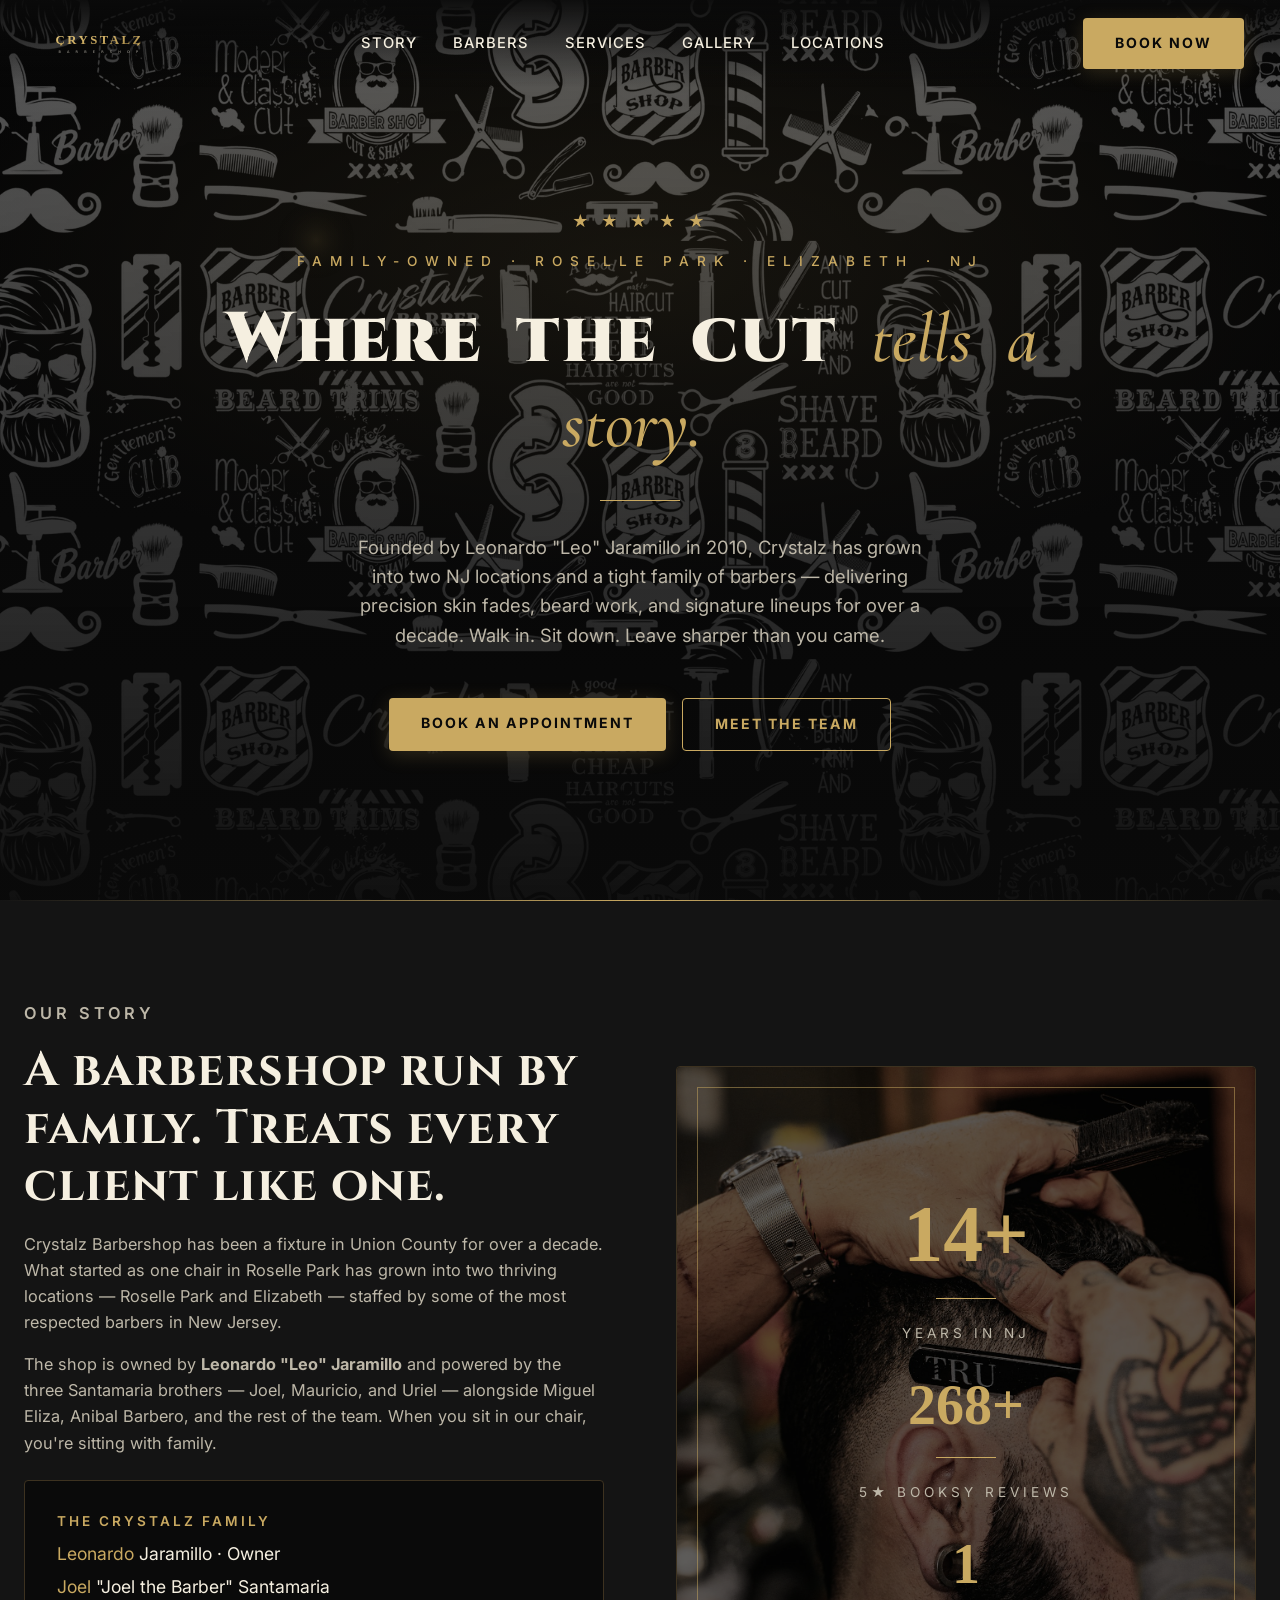
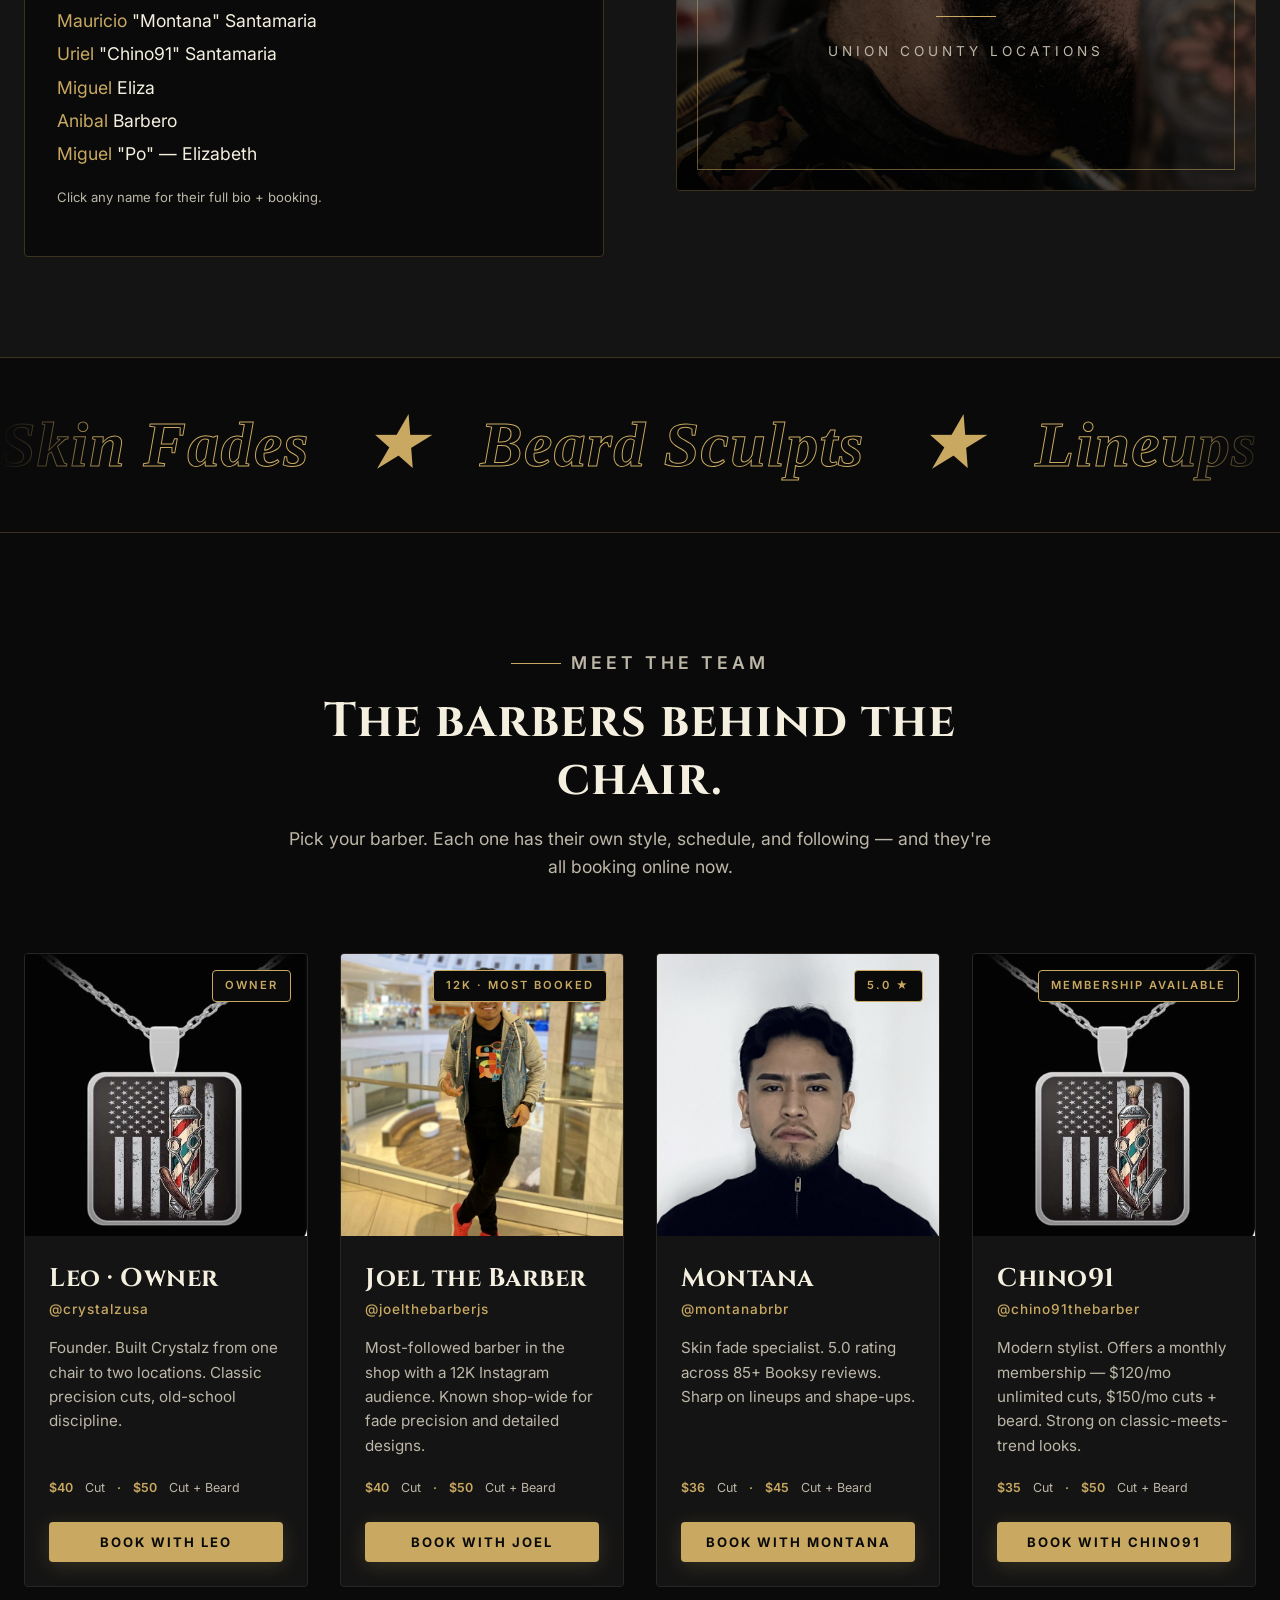
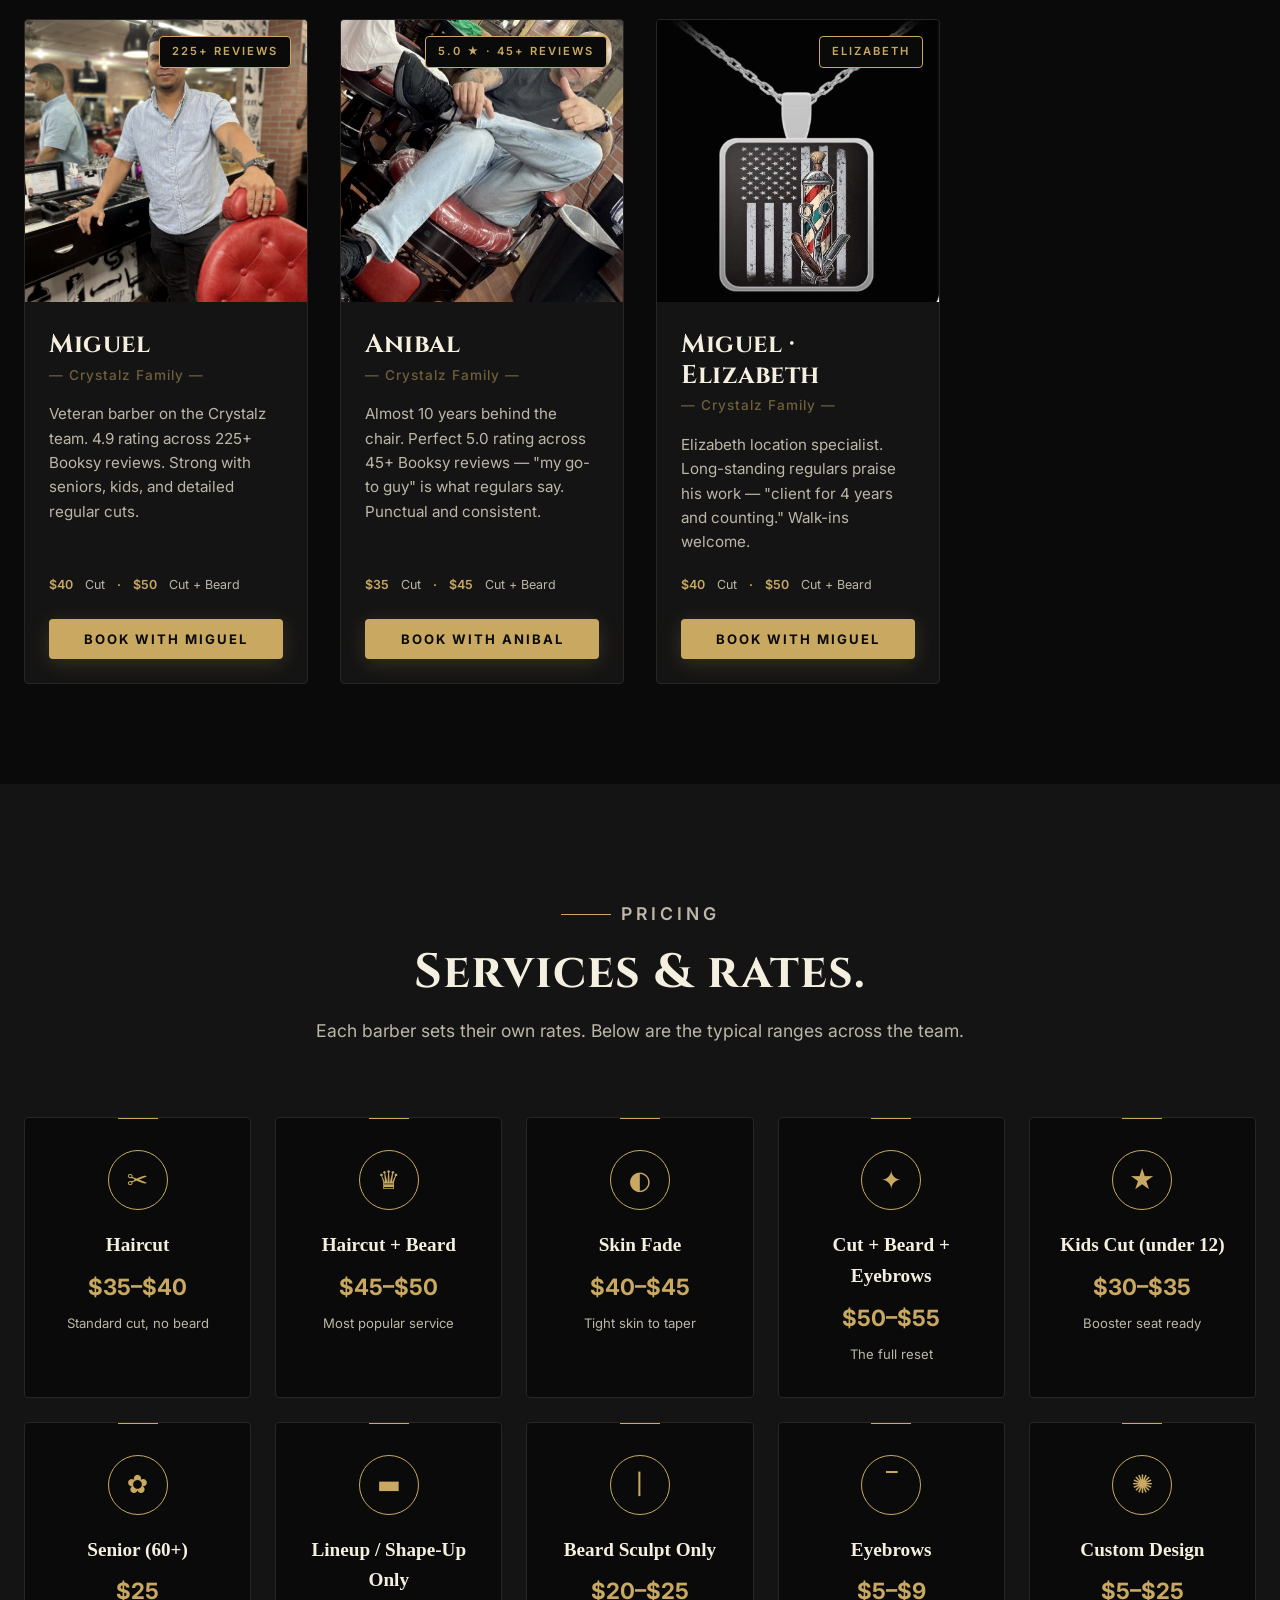
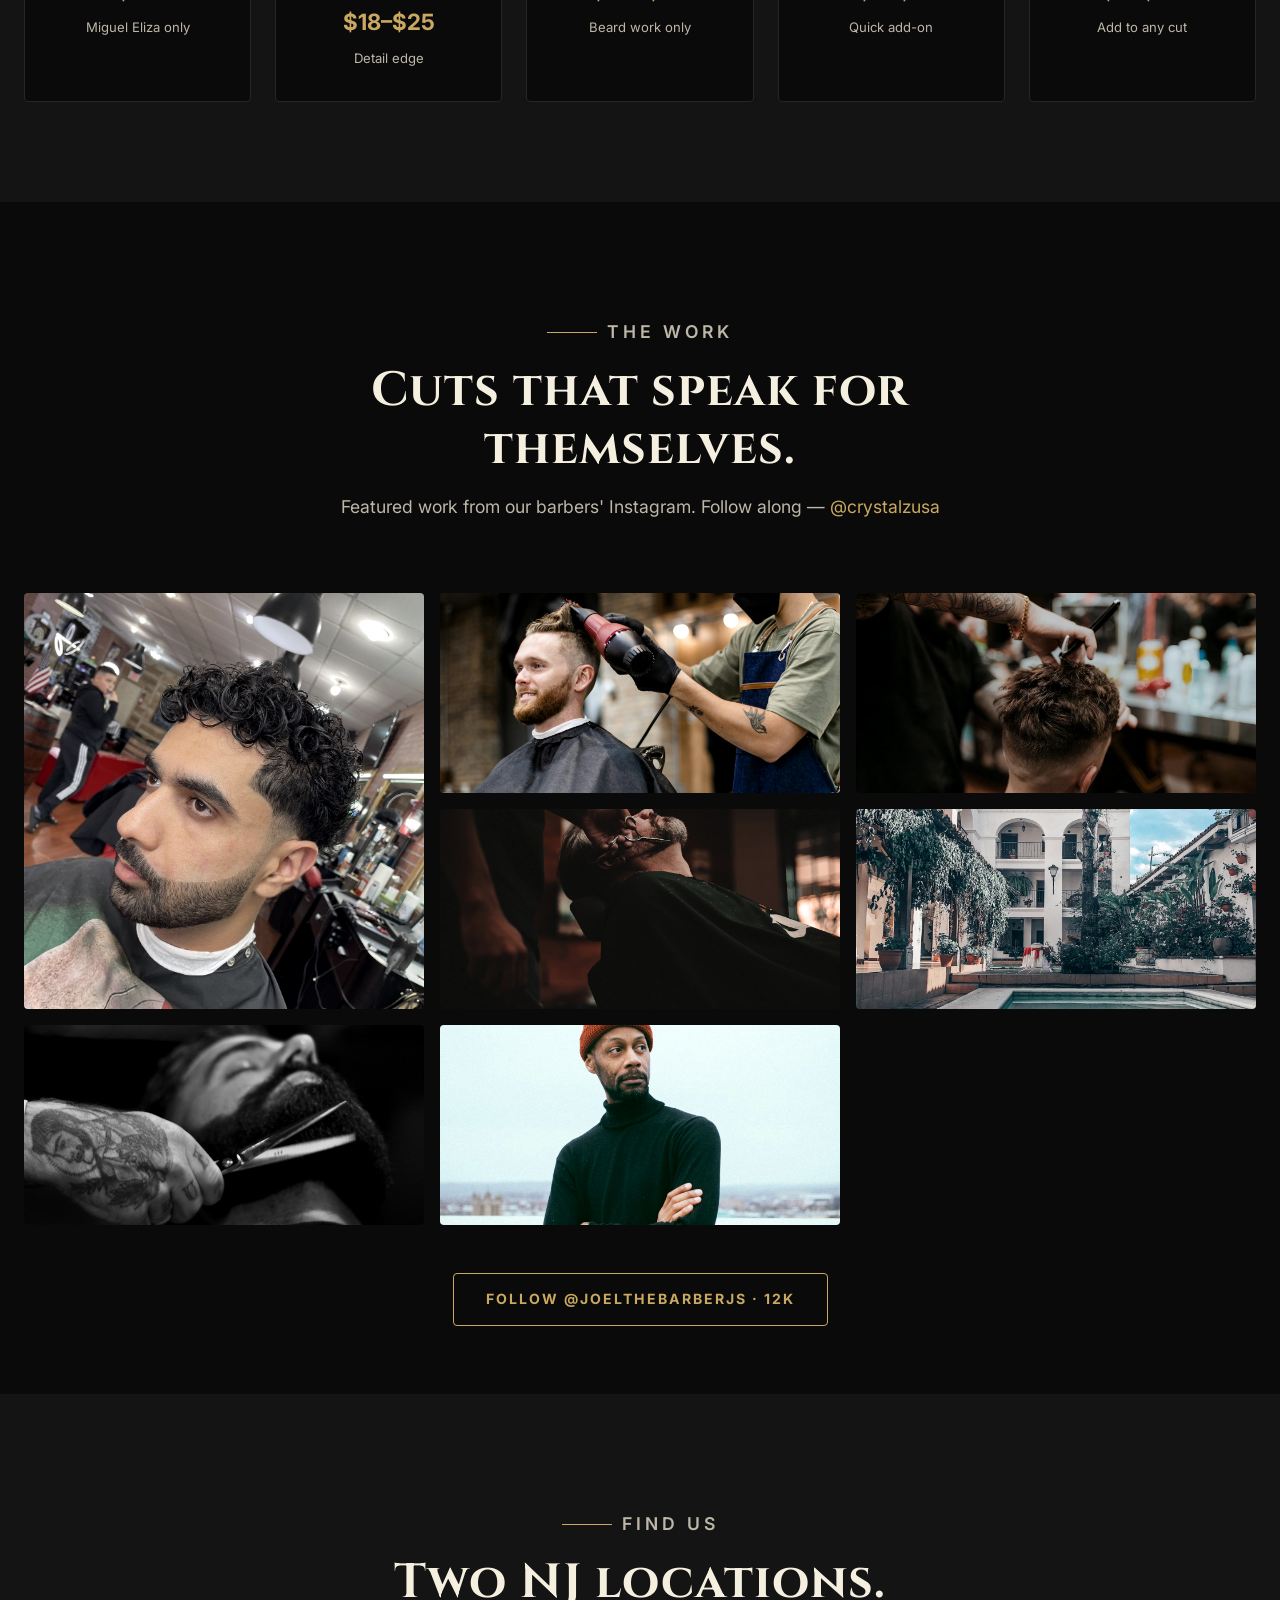
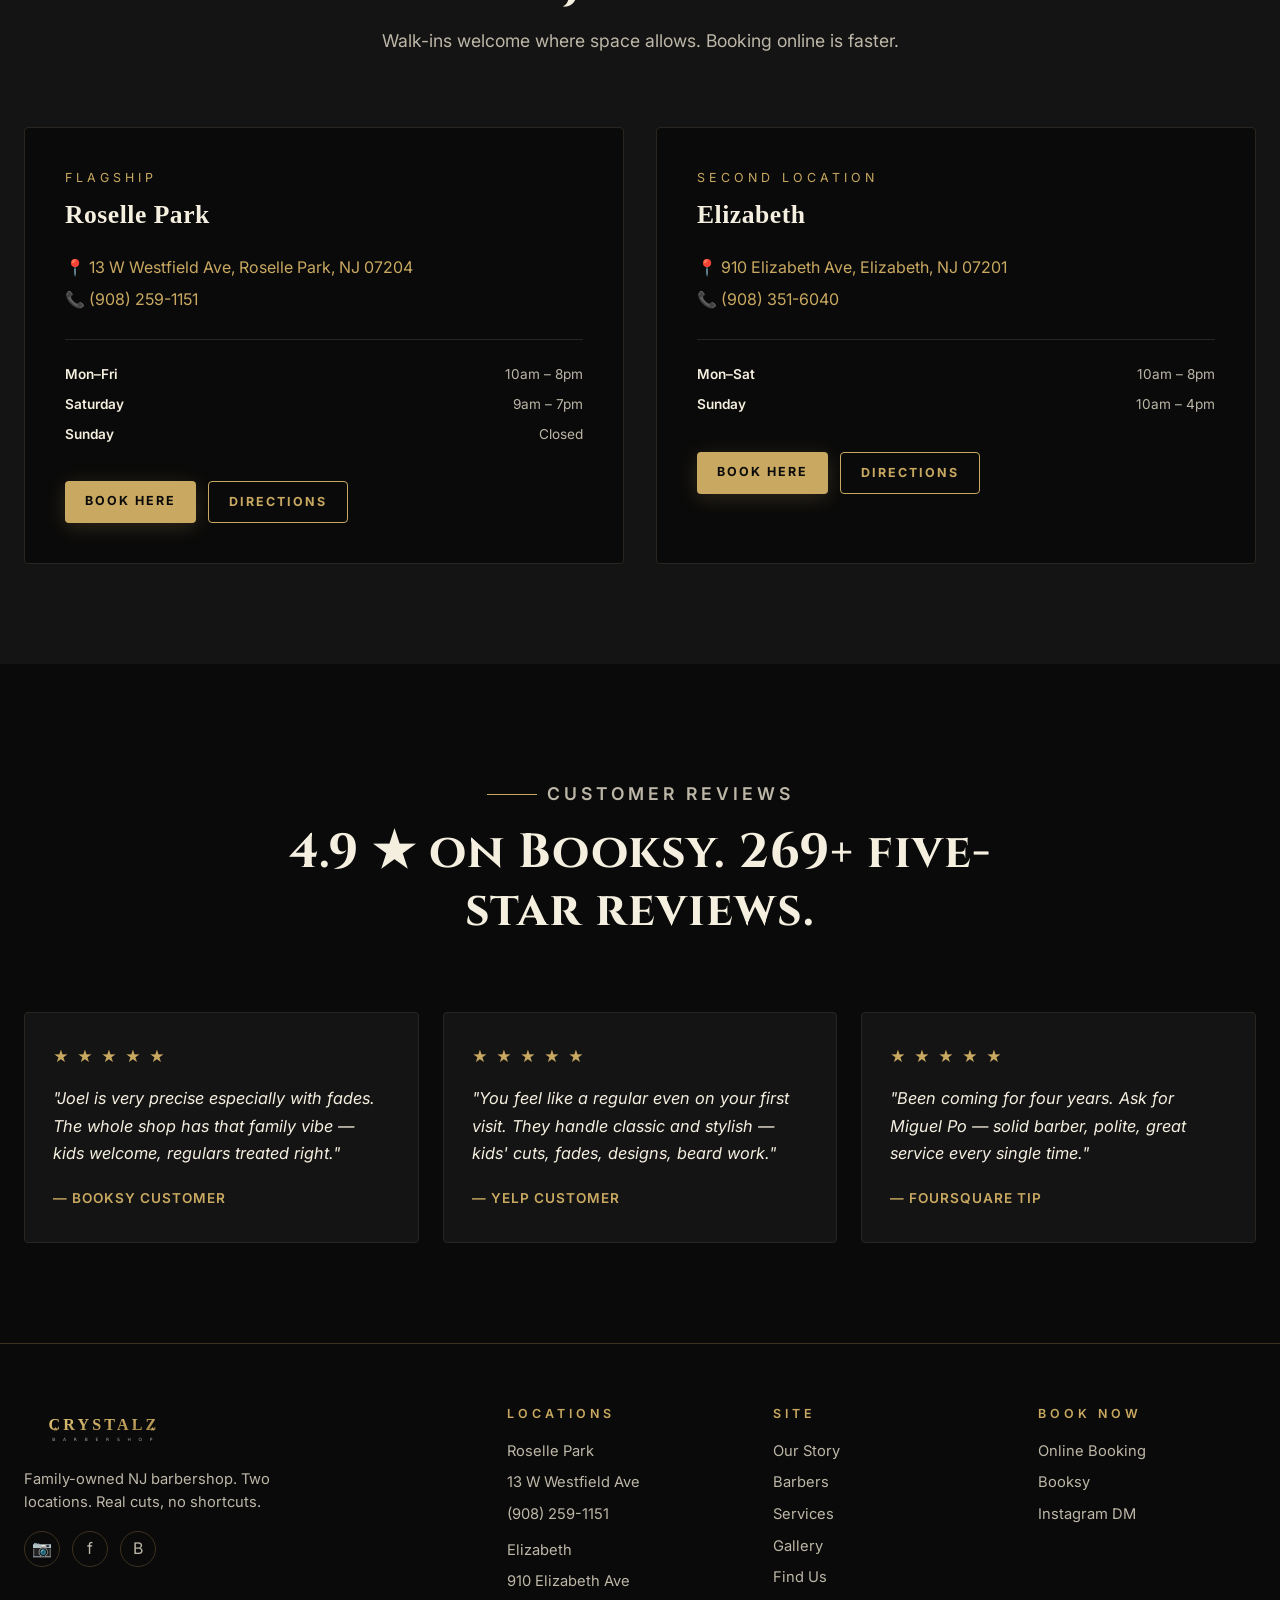
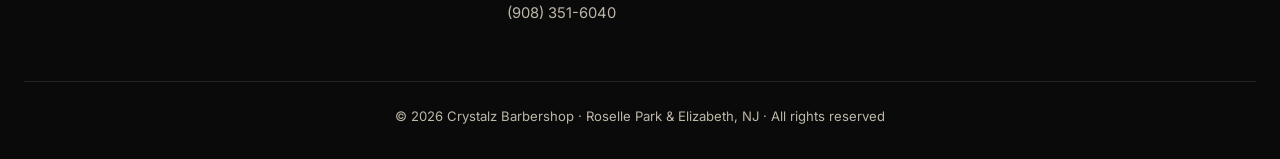
==== commit f694295e: "Hero pattern background with scroll-driven parallax, plus correct ownership credit - Replace photo h" ====
--- a/index.html
+++ b/index.html
@@ -3,212 +3,424 @@
 <head>
   <meta charset="UTF-8">
   <meta name="viewport" content="width=device-width, initial-scale=1.0">
-  <title>Crystalz Barbershop | Roselle Park & Elizabeth NJ Fades, Beards & Lineups</title>
-  <meta name="description" content="Crystalz Barbershop is a family-owned Union County NJ barbershop with locations in Roselle Park and Elizabeth. Book skin fades, beard work, kids cuts, lineups and custom designs online.">
+  <title>Crystalz Barbershop — Roselle Park & Elizabeth NJ | Family-Owned Since 2010</title>
+  <meta name="description" content="Premium men's haircuts, fades, beard work and lineups at Crystalz Barbershop. Two NJ locations: Roselle Park and Elizabeth. Book online with Joel, Mauricio, Chino91, Miguel and the team.">
+
+  <!-- Open Graph -->
   <meta property="og:type" content="website">
-  <meta property="og:title" content="Crystalz Barbershop — Union County NJ Cuts Since 2010">
-  <meta property="og:description" content="Roselle Park roots. Elizabeth energy. Book Crystalz barbers online for fades, beards, lineups and kids cuts.">
-  <meta property="og:image" content="images/gallery/03-shop-interior.jpeg">
+  <meta property="og:title" content="Crystalz Barbershop — Roselle Park & Elizabeth NJ">
+  <meta property="og:description" content="Family-owned NJ barbershop. Skin fades, beard work, lineups. Book online with the Crystalz team.">
+  <meta property="og:image" content="/images/og-cover.jpg">
+
+  <!-- JSON-LD -->
   <script type="application/ld+json">
   {
     "@context": "https://schema.org",
     "@type": "HairSalon",
     "name": "Crystalz Barbershop",
-    "image": "images/gallery/03-shop-interior.jpeg",
-    "description": "Family-owned Union County NJ barbershop offering haircuts, skin fades, beard work, lineups, kids cuts and custom designs.",
+    "image": "/assets/logo.svg",
+    "description": "Family-owned NJ barbershop offering haircuts, beard work, skin fades, lineups, and kids' cuts.",
     "priceRange": "$25-$55",
     "telephone": "+1-908-259-1151",
-    "address": [{"@type":"PostalAddress","streetAddress":"13 W Westfield Ave","addressLocality":"Roselle Park","addressRegion":"NJ","postalCode":"07204","addressCountry":"US"},{"@type":"PostalAddress","streetAddress":"910 Elizabeth Ave","addressLocality":"Elizabeth","addressRegion":"NJ","postalCode":"07201","addressCountry":"US"}],
+    "address": [
+      {
+        "@type": "PostalAddress",
+        "streetAddress": "13 W Westfield Ave",
+        "addressLocality": "Roselle Park",
+        "addressRegion": "NJ",
+        "postalCode": "07204",
+        "addressCountry": "US"
+      },
+      {
+        "@type": "PostalAddress",
+        "streetAddress": "910 Elizabeth Ave",
+        "addressLocality": "Elizabeth",
+        "addressRegion": "NJ",
+        "postalCode": "07201",
+        "addressCountry": "US"
+      }
+    ],
     "openingHours": "Mo-Sa 10:00-20:00",
-    "sameAs": ["https://www.instagram.com/crystalzusa/","https://booksy.com/en-us/1097676_crystalz-barbershop_barber-shop_28871_roselle-park"]
+    "sameAs": [
+      "https://www.instagram.com/crystalzusa/",
+      "https://booksy.com/en-us/1097676_crystalz-barbershop_barber-shop_28871_roselle-park"
+    ]
   }
   </script>
+
   <link rel="preconnect" href="https://fonts.googleapis.com">
   <link rel="preconnect" href="https://fonts.gstatic.com" crossorigin>
-  <link href="https://fonts.googleapis.com/css2?family=Anton&family=DM+Sans:opsz,wght@9..40,300..900&family=IBM+Plex+Mono:wght@400;500;600;700&display=swap" rel="stylesheet">
+  <link href="https://fonts.googleapis.com/css2?family=Cinzel:wght@500;700;900&family=Cormorant+Garamond:ital,wght@0,400;0,600;1,500;1,700&family=Inter:wght@400;500;600;700&display=swap" rel="stylesheet">
   <link rel="stylesheet" href="css/styles.css">
   <link rel="icon" type="image/svg+xml" href="assets/logo.svg">
 </head>
 <body>
-  <nav class="nav" id="nav">
-    <a href="#top" class="nav-logo" aria-label="Crystalz Barbershop home"><img src="assets/logo.svg" alt="Crystalz Barbershop"></a>
-    <ul class="nav-links" id="navLinks">
-      <li><a href="#proof">Proof</a></li>
-      <li><a href="#barbers">Barbers</a></li>
-      <li><a href="#services">Services</a></li>
-      <li><a href="#gallery">Work</a></li>
-      <li><a href="#locations">Locations</a></li>
-    </ul>
-    <a href="#" class="btn nav-book book-trigger">Book Now</a>
-    <button class="nav-toggle" id="navToggle" aria-label="Toggle navigation" aria-controls="navLinks">☰</button>
-  </nav>
-
-  <header class="hero" id="top">
-    <div class="hero-noise" aria-hidden="true"></div>
-    <div class="hero-copy">
-      <p class="kicker">Roselle Park roots · Elizabeth energy · Since 2010</p>
-      <h1>Union County cuts with a chair you can trust.</h1>
-      <p class="hero-sub">Book your barber, know your price, and leave with the fade, beard, lineup or kids cut you came for. Family-run. Appointment-ready. Walk-ins when the chair is open.</p>
-      <div class="hero-actions">
-        <a href="#" class="btn book-trigger">Book an appointment</a>
-        <a href="#barbers" class="btn btn-ghost">Choose your barber</a>
-      </div>
-      <div class="hero-mini-proof" aria-label="Crystalz proof points">
-        <div><strong>4.9★</strong><span>Booksy rating</span></div>
-        <div><strong>269+</strong><span>five-star reviews</span></div>
-        <div><strong>2</strong><span>NJ locations</span></div>
-      </div>
-    </div>
-    <div class="hero-media">
-      <div class="hero-photo primary"><img src="images/gallery/03-shop-interior.jpeg" alt="Crystalz barber working inside the shop"></div>
-      <div class="hero-photo secondary"><img src="images/gallery/02-fade-detail.jpeg" alt="Detailed fade work at Crystalz Barbershop"></div>
-      <div class="stamp" aria-hidden="true">CRYSTALZ<br>EST. 2010<br>NJ</div>
-    </div>
-  </header>
-
-  <section class="ticker" aria-label="Popular Crystalz services">
-    <div class="ticker-track">
-      <span>Skin fades</span><b>/</b><span>Beard sculpting</span><b>/</b><span>Kids cuts</span><b>/</b><span>Lineups</span><b>/</b><span>Custom designs</span><b>/</b><span>Hot towel finish</span><b>/</b>
-      <span>Skin fades</span><b>/</b><span>Beard sculpting</span><b>/</b><span>Kids cuts</span><b>/</b><span>Lineups</span><b>/</b><span>Custom designs</span><b>/</b><span>Hot towel finish</span><b>/</b>
-    </div>
-  </section>
-
-  <main>
-    <section class="intro" id="proof">
-      <div class="container intro-grid">
-        <div>
-          <p class="eyebrow">Not a chain. Not a template.</p>
-          <h2>Crystalz is built around real barbers, real regulars, and two neighborhood shops.</h2>
-        </div>
-        <div class="intro-copy">
-          <p>Crystalz started in Roselle Park and grew into Elizabeth because clients kept coming back — for the cut, the conversation, and the consistency. Leo, the Santamaria brothers, Miguel, Anibal and the team each bring their own style behind the chair.</p>
-          <p>Use this site like the front desk: compare barbers, check typical rates, pick a location, and start the booking in seconds.</p>
-        </div>
-      </div>
-      <div class="container proof-row">
-        <article><span>01</span><strong>Pick by barber</strong><p>Every barber has their own profile, prices, specialties and booking CTA.</p></article>
-        <article><span>02</span><strong>Know the range</strong><p>Most services are clearly listed from basic cuts to full reset appointments.</p></article>
-        <article><span>03</span><strong>Choose location</strong><p>Roselle Park flagship or Elizabeth — directions and phone links are always close.</p></article>
-      </div>
-    </section>
-
-    <section class="barbers" id="barbers">
-      <div class="container section-split">
-        <div>
-          <p class="eyebrow">The chairs</p>
-          <h2>Book the person, not just the shop.</h2>
-        </div>
-        <p>From Joel’s detailed designs to Montana’s skin fades and Miguel’s steady regular cuts, the team is built for different styles, schedules and client preferences.</p>
-      </div>
-      <div class="container barbers-grid" id="barbersGrid"></div>
-    </section>
-
-    <section class="services" id="services">
-      <div class="container section-split">
-        <div>
-          <p class="eyebrow">Menu</p>
-          <h2>Rates that make it easy to pick the right appointment.</h2>
-        </div>
-        <p>Prices can vary by barber. Use these ranges as the starting point, then confirm with your barber while booking.</p>
-      </div>
-      <div class="container services-grid" id="servicesGrid"></div>
-    </section>
-
-    <section class="gallery" id="gallery">
-      <div class="container gallery-head">
-        <p class="eyebrow">Recent work</p>
-        <h2>Sharp lines, clean blends, camera-ready finishes.</h2>
-        <a href="https://www.instagram.com/crystalzusa/" target="_blank" rel="noopener" class="text-link">Follow @crystalzusa →</a>
-      </div>
-      <div class="gallery-rack" aria-label="Crystalz haircut gallery">
-        <figure class="wide"><img src="images/gallery/01-joel-inspo.jpeg" alt="Featured Crystalz haircut"><figcaption>Featured cut</figcaption></figure>
-        <figure><img src="images/gallery/06-skin-fade.jpeg" alt="Skin fade detail"><figcaption>Skin fade</figcaption></figure>
-        <figure class="tall"><img src="images/gallery/05-beard-work.jpeg" alt="Beard work detail"><figcaption>Beard work</figcaption></figure>
-        <figure><img src="images/gallery/07-classic-cut.jpeg" alt="Classic cut finish"><figcaption>Classic finish</figcaption></figure>
-        <figure><img src="images/gallery/04-barber-action.jpeg" alt="Barber working with client"><figcaption>Behind the chair</figcaption></figure>
-      </div>
-    </section>
-
-    <section class="locations" id="locations">
-      <div class="container section-split">
-        <div>
-          <p class="eyebrow">Find the chair</p>
-          <h2>Two Union County locations.</h2>
-        </div>
-        <p>Book online when possible. Walk-ins are welcome when a barber has space.</p>
-      </div>
-      <div class="container locations-grid">
-        <article class="location-card">
-          <div class="location-top"><span>Flagship</span><strong>Roselle Park</strong></div>
-          <p><a href="https://maps.google.com/?q=13+W+Westfield+Ave+Roselle+Park+NJ+07204" target="_blank" rel="noopener">13 W Westfield Ave, Roselle Park, NJ 07204</a></p>
-          <p><a href="tel:+19082591151">(908) 259-1151</a></p>
-          <dl><div><dt>Mon–Fri</dt><dd>10am–8pm</dd></div><div><dt>Sat</dt><dd>9am–7pm</dd></div><div><dt>Sun</dt><dd>Closed</dd></div></dl>
-          <div class="location-actions"><a href="#" class="btn book-trigger" data-location="roselle-park">Book Roselle Park</a><a href="https://maps.google.com/?q=13+W+Westfield+Ave+Roselle+Park+NJ" class="btn btn-ghost" target="_blank" rel="noopener">Directions</a></div>
-        </article>
-        <article class="location-card invert">
-          <div class="location-top"><span>Second shop</span><strong>Elizabeth</strong></div>
-          <p><a href="https://maps.google.com/?q=910+Elizabeth+Ave+Elizabeth+NJ+07201" target="_blank" rel="noopener">910 Elizabeth Ave, Elizabeth, NJ 07201</a></p>
-          <p><a href="tel:+19083516040">(908) 351-6040</a></p>
-          <dl><div><dt>Mon–Sat</dt><dd>10am–8pm</dd></div><div><dt>Sun</dt><dd>10am–4pm</dd></div></dl>
-          <div class="location-actions"><a href="#" class="btn book-trigger" data-location="elizabeth">Book Elizabeth</a><a href="https://maps.google.com/?q=910+Elizabeth+Ave+Elizabeth+NJ" class="btn btn-ghost" target="_blank" rel="noopener">Directions</a></div>
-        </article>
-      </div>
-    </section>
-
-    <section class="reviews">
-      <div class="container reviews-panel">
-        <div>
-          <p class="eyebrow">Social proof</p>
-          <h2>4.9 stars on Booksy, backed by regulars who come back.</h2>
-          <a href="https://booksy.com/en-us/1097676_crystalz-barbershop_barber-shop_28871_roselle-park" target="_blank" rel="noopener" class="btn">See Booksy</a>
-        </div>
-        <div class="reviews-grid">
-          <article><div>★★★★★</div><p>“Precise with fades. The whole shop has that family vibe — kids welcome, regulars treated right.”</p><span>Booksy customer</span></article>
-          <article><div>★★★★★</div><p>“You feel like a regular even on your first visit. Classic, stylish, kids cuts, beard work.”</p><span>Local customer</span></article>
-          <article><div>★★★★★</div><p>“Been coming for four years. Solid barber, polite, great service every single time.”</p><span>Regular client</span></article>
-        </div>
-      </div>
-    </section>
-  </main>
-
-  <footer class="footer">
-    <div class="container footer-grid">
-      <div><img src="assets/logo.svg" alt="Crystalz" class="footer-logo"><p>Family-owned NJ barbershop. Roselle Park roots. Elizabeth energy. Real cuts, no shortcuts.</p><div class="footer-social"><a href="https://www.instagram.com/crystalzusa/" target="_blank" rel="noopener">Instagram</a><a href="https://www.facebook.com/p/Crystalz-Barbershop-100057115974297/" target="_blank" rel="noopener">Facebook</a><a href="https://booksy.com/en-us/1097676_crystalz-barbershop_barber-shop_28871_roselle-park" target="_blank" rel="noopener">Booksy</a></div></div>
-      <div><h5>Roselle Park</h5><ul><li>13 W Westfield Ave</li><li><a href="tel:+19082591151">(908) 259-1151</a></li><li>Mon–Fri 10–8 · Sat 9–7</li></ul></div>
-      <div><h5>Elizabeth</h5><ul><li>910 Elizabeth Ave</li><li><a href="tel:+19083516040">(908) 351-6040</a></li><li>Mon–Sat 10–8 · Sun 10–4</li></ul></div>
-      <div><h5>Navigate</h5><ul><li><a href="#barbers">Barbers</a></li><li><a href="#services">Services</a></li><li><a href="#gallery">Work</a></li><li><a href="#locations">Locations</a></li></ul></div>
-    </div>
-    <div class="container footer-bottom">© 2026 Crystalz Barbershop · Roselle Park & Elizabeth, NJ</div>
-  </footer>
-
-  <div class="modal-overlay" id="bookingModal" role="dialog" aria-modal="true" aria-labelledby="booking-title">
-    <div class="modal">
-      <button class="modal-close" id="modalClose" aria-label="Close">×</button>
-      <p class="eyebrow">Book an appointment</p>
-      <h3 id="booking-title">Start with the right chair.</h3>
-      <p class="modal-sub">Pick your barber, service and preferred time. If online confirmation is unavailable, call the selected location directly.</p>
-      <form id="bookingForm">
-        <div class="form-error" id="formError"></div>
-        <div class="form-group"><label for="b-location">Location</label><select id="b-location" name="location" required><option value="">Select a location</option><option value="roselle-park">Roselle Park · 13 W Westfield Ave</option><option value="elizabeth">Elizabeth · 910 Elizabeth Ave</option></select></div>
-        <div class="form-group"><label for="b-barber">Barber</label><select id="b-barber" name="barber" required><option value="">Choose your barber</option></select></div>
-        <div class="form-group"><label for="b-service">Service</label><select id="b-service" name="service" required><option value="">Choose a service</option></select></div>
-        <div class="form-row"><div class="form-group"><label for="b-date">Date</label><input type="date" id="b-date" name="date" required></div><div class="form-group"><label for="b-time">Time</label><select id="b-time" name="time" required><option value="">Time</option></select></div></div>
-        <div class="form-row"><div class="form-group"><label for="b-name">Your name</label><input type="text" id="b-name" name="name" required></div><div class="form-group"><label for="b-phone">Phone</label><input type="tel" id="b-phone" name="phone" placeholder="(908) 555-1234" required></div></div>
-        <div class="form-group"><label for="b-email">Email</label><input type="email" id="b-email" name="email" required></div>
-        <div class="form-group"><label for="b-notes">Notes optional</label><textarea id="b-notes" name="notes" rows="2" placeholder="Any details we should know?"></textarea></div>
-        <button type="submit" class="btn" id="submitBtn">Confirm appointment</button>
-      </form>
-      <div class="form-success" id="formSuccess"><div class="form-success-icon">✓</div><h3>Appointment request sent</h3><p>We’ll confirm by SMS/email. If you do not hear back, call the shop directly.</p><button class="btn btn-ghost" id="successClose">Close</button></div>
-    </div>
-  </div>
-
-  <div class="mobile-cta-bar" role="navigation" aria-label="Quick actions">
-    <a href="#" class="mcta mcta-primary book-trigger" aria-label="Book an appointment"><span>Book</span></a>
-    <a href="tel:+19082591151" class="mcta" aria-label="Call Roselle Park"><span>Call</span></a>
-    <a href="https://maps.google.com/?q=13+W+Westfield+Ave+Roselle+Park+NJ" target="_blank" rel="noopener" class="mcta" aria-label="Get directions"><span>Directions</span></a>
-  </div>
-
-  <script src="js/data.js"></script>
-  <script src="js/main.js"></script>
+
+<!-- ============== NAV ============== -->
+<nav class="nav" id="nav">
+  <a href="#top" class="nav-logo"><img src="assets/logo.svg" alt="Crystalz Barbershop"></a>
+  <ul class="nav-links">
+    <li><a href="#about">Story</a></li>
+    <li><a href="#barbers">Barbers</a></li>
+    <li><a href="#services">Services</a></li>
+    <li><a href="#gallery">Gallery</a></li>
+    <li><a href="#locations">Locations</a></li>
+  </ul>
+  <a href="#" class="btn book-trigger">Book Now</a>
+  <button class="nav-toggle" id="navToggle" aria-label="Toggle nav">☰</button>
+</nav>
+
+<!-- ============== HERO ============== -->
+<header class="hero" id="top">
+  <div class="hero-bg"></div>
+  <div class="hero-pattern" aria-hidden="true"></div>
+  <div class="hero-content">
+    <div class="hero-stars">★ ★ ★ ★ ★</div>
+    <p class="hero-eyebrow">Family-owned · Roselle Park · Elizabeth · NJ</p>
+    <h1 class="hero-title">
+      <span class="word" style="--d:.2s">Where</span>
+      <span class="word" style="--d:.32s">the</span>
+      <span class="word" style="--d:.44s">cut</span>
+      <span class="word italic" style="--d:.62s">tells</span>
+      <span class="word italic" style="--d:.74s">a</span>
+      <span class="word italic" style="--d:.86s">story.</span>
+    </h1>
+    <div class="hero-divider"></div>
+    <p class="hero-sub">Founded by Leonardo "Leo" Jaramillo in 2010, Crystalz has grown into two NJ locations and a tight family of barbers — delivering precision skin fades, beard work, and signature lineups for over a decade. Walk in. Sit down. Leave sharper than you came.</p>
+    <div class="hero-actions">
+      <a href="#" class="btn book-trigger">Book An Appointment</a>
+      <a href="#barbers" class="btn btn-outline">Meet the Team</a>
+    </div>
+  </div>
+</header>
+
+<!-- ============== ABOUT / FAMILY ============== -->
+<section class="about" id="about">
+  <div class="container">
+    <div class="about-grid">
+      <div class="about-text reveal">
+        <p class="eyebrow">Our Story</p>
+        <h2>A barbershop run by family. Treats every client like one.</h2>
+        <p>Crystalz Barbershop has been a fixture in Union County for over a decade. What started as one chair in Roselle Park has grown into two thriving locations — Roselle Park and Elizabeth — staffed by some of the most respected barbers in New Jersey.</p>
+        <p>The shop is owned by <strong>Leonardo "Leo" Jaramillo</strong> and powered by the three Santamaria brothers — Joel, Mauricio, and Uriel — alongside Miguel Eliza, Anibal Barbero, and the rest of the team. When you sit in our chair, you're sitting with family.</p>
+        <div class="family-card">
+          <h4>The Crystalz Family</h4>
+          <p class="family-list">
+            <a href="barbers/leo.html"><span>Leonardo</span> Jaramillo · Owner</a><br>
+            <a href="barbers/joel.html"><span>Joel</span> "Joel the Barber" Santamaria</a><br>
+            <a href="barbers/mauricio.html"><span>Mauricio</span> "Montana" Santamaria</a><br>
+            <a href="barbers/chino91.html"><span>Uriel</span> "Chino91" Santamaria</a><br>
+            <a href="barbers/miguel-eliza.html"><span>Miguel</span> Eliza</a><br>
+            <a href="barbers/anibal.html"><span>Anibal</span> Barbero</a><br>
+            <a href="barbers/miguel-po.html"><span>Miguel</span> "Po" — Elizabeth</a>
+          </p>
+          <p style="margin-top:14px; font-size:0.82rem; color:var(--cream-dim);">Click any name for their full bio + booking.</p>
+        </div>
+      </div>
+      <div class="about-visual reveal">
+        <img class="about-visual-image" src="images/gallery/03-shop-interior.jpeg" alt="Crystalz Barbershop interior">
+        <div class="about-visual-text">
+          <div class="stat-number">15+</div>
+          <div class="stat-divider"></div>
+          <div class="stat-label">Years in NJ</div>
+          <div style="margin-top: 32px;">
+            <div class="stat-number" style="font-size: 3.5rem;">269+</div>
+            <div class="stat-divider"></div>
+            <div class="stat-label">5★ Booksy Reviews</div>
+          </div>
+          <div style="margin-top: 32px;">
+            <div class="stat-number" style="font-size: 3.5rem;">2</div>
+            <div class="stat-divider"></div>
+            <div class="stat-label">Union County Locations</div>
+          </div>
+        </div>
+      </div>
+    </div>
+  </div>
+</section>
+
+<!-- ============== MARQUEE STRIP ============== -->
+<div class="marquee" aria-hidden="true">
+  <div class="marquee-track">
+    <span>Skin Fades</span><span>★</span><span>Beard Sculpts</span><span>★</span>
+    <span>Lineups</span><span>★</span><span>Designs</span><span>★</span>
+    <span>Kids Cuts</span><span>★</span><span>Hot Towel</span><span>★</span>
+    <span>Skin Fades</span><span>★</span><span>Beard Sculpts</span><span>★</span>
+    <span>Lineups</span><span>★</span><span>Designs</span><span>★</span>
+    <span>Kids Cuts</span><span>★</span><span>Hot Towel</span><span>★</span>
+  </div>
+</div>
+
+<!-- ============== BARBERS ============== -->
+<section class="barbers" id="barbers">
+  <div class="container">
+    <div class="section-head reveal">
+      <p class="eyebrow">Meet The Team</p>
+      <h2>The barbers behind the chair.</h2>
+      <p>Pick your barber. Each one has their own style, schedule, and following — and they're all booking online now.</p>
+    </div>
+    <div class="barbers-grid" id="barbersGrid">
+      <!-- Populated by js -->
+    </div>
+  </div>
+</section>
+
+<!-- ============== SERVICES ============== -->
+<section class="services" id="services">
+  <div class="container">
+    <div class="section-head reveal">
+      <p class="eyebrow">Pricing</p>
+      <h2>Services & rates.</h2>
+      <p>Each barber sets their own rates. Below are the typical ranges across the team.</p>
+    </div>
+    <div class="services-grid" id="servicesGrid">
+      <!-- Populated by js -->
+    </div>
+  </div>
+</section>
+
+<!-- ============== GALLERY ============== -->
+<section class="gallery" id="gallery">
+  <div class="container">
+    <div class="section-head reveal">
+      <p class="eyebrow">The Work</p>
+      <h2>Cuts that speak for themselves.</h2>
+      <p>Featured work from our barbers' Instagram. Follow along — <a href="https://www.instagram.com/crystalzusa/" target="_blank" rel="noopener" style="color:var(--gold);">@crystalzusa</a></p>
+    </div>
+    <div class="gallery-grid">
+      <div class="gallery-item"><img src="images/gallery/01-joel-inspo.jpeg" alt="Joel — featured work"></div>
+      <div class="gallery-item"><img src="images/gallery/05-beard-work.jpeg" alt="Beard sculpt"></div>
+      <div class="gallery-item"><img src="images/gallery/06-skin-fade.jpeg" alt="Skin fade"></div>
+      <div class="gallery-item"><img src="images/gallery/02-fade-detail.jpeg" alt="Fade detail"></div>
+      <div class="gallery-item"><img src="images/gallery/07-classic-cut.jpeg" alt="Classic cut"></div>
+      <div class="gallery-item"><img src="images/gallery/08-final-look.jpeg" alt="Final look"></div>
+      <div class="gallery-item"><img src="images/gallery/04-barber-action.jpeg" alt="Barber at work"></div>
+    </div>
+    <div class="gallery-cta">
+      <a href="https://www.instagram.com/joelthebarberjs/" class="btn btn-outline" target="_blank" rel="noopener">Follow @joelthebarberjs · 12K</a>
+    </div>
+  </div>
+</section>
+
+<!-- ============== LOCATIONS ============== -->
+<section class="locations" id="locations">
+  <div class="container">
+    <div class="section-head reveal">
+      <p class="eyebrow">Find Us</p>
+      <h2>Two NJ locations.</h2>
+      <p>Walk-ins welcome where space allows. Booking online is faster.</p>
+    </div>
+    <div class="locations-grid">
+      <article class="location-card reveal">
+        <div class="location-eyebrow">Flagship</div>
+        <h3 class="location-name">Roselle Park</h3>
+        <div class="location-details">
+          📍 <a href="https://maps.google.com/?q=13+W+Westfield+Ave+Roselle+Park+NJ+07204" target="_blank" rel="noopener">13 W Westfield Ave, Roselle Park, NJ 07204</a><br>
+          📞 <a href="tel:+19082591151">(908) 259-1151</a>
+        </div>
+        <dl class="location-hours">
+          <div style="display:flex;justify-content:space-between;"><dt>Mon–Fri</dt><dd>10am – 8pm</dd></div>
+          <div style="display:flex;justify-content:space-between;"><dt>Saturday</dt><dd>9am – 7pm</dd></div>
+          <div style="display:flex;justify-content:space-between;"><dt>Sunday</dt><dd>Closed</dd></div>
+        </dl>
+        <div class="location-actions">
+          <a href="#" class="btn book-trigger" data-location="roselle-park">Book Here</a>
+          <a href="https://maps.google.com/?q=13+W+Westfield+Ave+Roselle+Park+NJ" class="btn btn-outline" target="_blank" rel="noopener">Directions</a>
+        </div>
+      </article>
+      <article class="location-card reveal">
+        <div class="location-eyebrow">Second Location</div>
+        <h3 class="location-name">Elizabeth</h3>
+        <div class="location-details">
+          📍 <a href="https://maps.google.com/?q=910+Elizabeth+Ave+Elizabeth+NJ+07201" target="_blank" rel="noopener">910 Elizabeth Ave, Elizabeth, NJ 07201</a><br>
+          📞 <a href="tel:+19083516040">(908) 351-6040</a>
+        </div>
+        <dl class="location-hours">
+          <div style="display:flex;justify-content:space-between;"><dt>Mon–Sat</dt><dd>10am – 8pm</dd></div>
+          <div style="display:flex;justify-content:space-between;"><dt>Sunday</dt><dd>10am – 4pm</dd></div>
+        </dl>
+        <div class="location-actions">
+          <a href="#" class="btn book-trigger" data-location="elizabeth">Book Here</a>
+          <a href="https://maps.google.com/?q=910+Elizabeth+Ave+Elizabeth+NJ" class="btn btn-outline" target="_blank" rel="noopener">Directions</a>
+        </div>
+      </article>
+    </div>
+  </div>
+</section>
+
+<!-- ============== REVIEWS ============== -->
+<section class="reviews">
+  <div class="container">
+    <div class="section-head reveal">
+      <p class="eyebrow">Customer Reviews</p>
+      <h2>4.9 ★ on Booksy. 269+ five-star reviews.</h2>
+    </div>
+    <div class="reviews-grid">
+      <article class="review-card reveal">
+        <div class="review-stars">★ ★ ★ ★ ★</div>
+        <p class="review-quote">"Joel is very precise especially with fades. The whole shop has that family vibe — kids welcome, regulars treated right."</p>
+        <p class="review-author">— Booksy Customer</p>
+      </article>
+      <article class="review-card reveal">
+        <div class="review-stars">★ ★ ★ ★ ★</div>
+        <p class="review-quote">"You feel like a regular even on your first visit. They handle classic and stylish — kids' cuts, fades, designs, beard work."</p>
+        <p class="review-author">— Yelp Customer</p>
+      </article>
+      <article class="review-card reveal">
+        <div class="review-stars">★ ★ ★ ★ ★</div>
+        <p class="review-quote">"Been coming for four years. Ask for Miguel Po — solid barber, polite, great service every single time."</p>
+        <p class="review-author">— Foursquare Tip</p>
+      </article>
+    </div>
+  </div>
+</section>
+
+<!-- ============== FOOTER ============== -->
+<footer class="footer">
+  <div class="container">
+    <div class="footer-grid">
+      <div class="footer-col">
+        <div class="footer-logo"><img src="assets/logo.svg" alt="Crystalz"></div>
+        <p class="footer-tagline">Family-owned NJ barbershop. Two locations. Real cuts, no shortcuts.</p>
+        <div class="footer-social">
+          <a href="https://www.instagram.com/crystalzusa/" target="_blank" rel="noopener" aria-label="Instagram">📷</a>
+          <a href="https://www.facebook.com/p/Crystalz-Barbershop-100057115974297/" target="_blank" rel="noopener" aria-label="Facebook">f</a>
+          <a href="https://booksy.com/en-us/1097676_crystalz-barbershop_barber-shop_28871_roselle-park" target="_blank" rel="noopener" aria-label="Booksy">B</a>
+        </div>
+      </div>
+      <div class="footer-col">
+        <h5>Locations</h5>
+        <ul>
+          <li>Roselle Park</li>
+          <li>13 W Westfield Ave</li>
+          <li><a href="tel:+19082591151">(908) 259-1151</a></li>
+          <li style="margin-top:12px;">Elizabeth</li>
+          <li>910 Elizabeth Ave</li>
+          <li><a href="tel:+19083516040">(908) 351-6040</a></li>
+        </ul>
+      </div>
+      <div class="footer-col">
+        <h5>Site</h5>
+        <ul>
+          <li><a href="#about">Our Story</a></li>
+          <li><a href="#barbers">Barbers</a></li>
+          <li><a href="#services">Services</a></li>
+          <li><a href="#gallery">Gallery</a></li>
+          <li><a href="#locations">Find Us</a></li>
+        </ul>
+      </div>
+      <div class="footer-col">
+        <h5>Book Now</h5>
+        <ul>
+          <li><a href="#" class="book-trigger">Online Booking</a></li>
+          <li><a href="https://booksy.com/en-us/1097676_crystalz-barbershop_barber-shop_28871_roselle-park" target="_blank" rel="noopener">Booksy</a></li>
+          <li><a href="https://www.instagram.com/crystalzusa/" target="_blank" rel="noopener">Instagram DM</a></li>
+        </ul>
+      </div>
+    </div>
+    <div class="footer-bottom">
+      © 2026 Crystalz Barbershop · Roselle Park & Elizabeth, NJ · All rights reserved
+    </div>
+  </div>
+</footer>
+
+<!-- ============== BOOKING MODAL ============== -->
+<div class="modal-overlay" id="bookingModal" role="dialog" aria-modal="true">
+  <div class="modal">
+    <button class="modal-close" id="modalClose" aria-label="Close">×</button>
+    <p class="eyebrow" style="padding-left:0;">Book An Appointment</p>
+    <h3>Sharp cut. Real time.</h3>
+    <p class="modal-sub">Pick your barber, your service, and a time. We'll send a confirmation by SMS and your calendar invite by email.</p>
+
+    <form id="bookingForm">
+      <div class="form-error" id="formError"></div>
+
+      <div class="form-group">
+        <label for="b-location">Location</label>
+        <select id="b-location" name="location" required>
+          <option value="">— Select a location —</option>
+          <option value="roselle-park">Roselle Park · 13 W Westfield Ave</option>
+          <option value="elizabeth">Elizabeth · 910 Elizabeth Ave</option>
+        </select>
+      </div>
+
+      <div class="form-group">
+        <label for="b-barber">Barber</label>
+        <select id="b-barber" name="barber" required>
+          <option value="">— Choose your barber —</option>
+        </select>
+      </div>
+
+      <div class="form-group">
+        <label for="b-service">Service</label>
+        <select id="b-service" name="service" required>
+          <option value="">— Choose a service —</option>
+        </select>
+      </div>
+
+      <div class="form-row">
+        <div class="form-group">
+          <label for="b-date">Date</label>
+          <input type="date" id="b-date" name="date" required>
+        </div>
+        <div class="form-group">
+          <label for="b-time">Time</label>
+          <select id="b-time" name="time" required>
+            <option value="">— Time —</option>
+          </select>
+        </div>
+      </div>
+
+      <div class="form-row">
+        <div class="form-group">
+          <label for="b-name">Your Name</label>
+          <input type="text" id="b-name" name="name" required>
+        </div>
+        <div class="form-group">
+          <label for="b-phone">Phone</label>
+          <input type="tel" id="b-phone" name="phone" placeholder="(908) 555-1234" required>
+        </div>
+      </div>
+
+      <div class="form-group">
+        <label for="b-email">Email</label>
+        <input type="email" id="b-email" name="email" required>
+      </div>
+
+      <div class="form-group">
+        <label for="b-notes">Notes (optional)</label>
+        <textarea id="b-notes" name="notes" rows="2" placeholder="Any details we should know?"></textarea>
+      </div>
+
+      <button type="submit" class="btn" id="submitBtn">Confirm Appointment</button>
+    </form>
+
+    <div class="form-success" id="formSuccess">
+      <div class="form-success-icon">✓</div>
+      <h3>Appointment Confirmed</h3>
+      <p style="color:var(--cream-dim); margin-top:12px;">We've sent a confirmation by SMS, and your calendar invite is in your email. See you soon.</p>
+      <button class="btn btn-outline" id="successClose" style="margin-top:24px;">Close</button>
+    </div>
+  </div>
+</div>
+
+<!-- ============== MOBILE STICKY CTA BAR ============== -->
+<div class="mobile-cta-bar" role="navigation" aria-label="Quick actions">
+  <a href="#" class="mcta mcta-primary book-trigger" aria-label="Book an appointment">
+    <svg viewBox="0 0 24 24" width="20" height="20" fill="none" stroke="currentColor" stroke-width="2" stroke-linecap="round" stroke-linejoin="round"><rect x="3" y="4" width="18" height="18" rx="2" ry="2"/><line x1="16" y1="2" x2="16" y2="6"/><line x1="8" y1="2" x2="8" y2="6"/><line x1="3" y1="10" x2="21" y2="10"/></svg>
+    <span>Book Now</span>
+  </a>
+  <a href="tel:+19082591151" class="mcta" aria-label="Call Roselle Park">
+    <svg viewBox="0 0 24 24" width="20" height="20" fill="none" stroke="currentColor" stroke-width="2" stroke-linecap="round" stroke-linejoin="round"><path d="M22 16.92v3a2 2 0 0 1-2.18 2 19.79 19.79 0 0 1-8.63-3.07 19.5 19.5 0 0 1-6-6 19.79 19.79 0 0 1-3.07-8.67A2 2 0 0 1 4.11 2h3a2 2 0 0 1 2 1.72 12.84 12.84 0 0 0 .7 2.81 2 2 0 0 1-.45 2.11L8.09 9.91a16 16 0 0 0 6 6l1.27-1.27a2 2 0 0 1 2.11-.45 12.84 12.84 0 0 0 2.81.7A2 2 0 0 1 22 16.92z"/></svg>
+    <span>Call</span>
+  </a>
+  <a href="https://maps.google.com/?q=13+W+Westfield+Ave+Roselle+Park+NJ" target="_blank" rel="noopener" class="mcta" aria-label="Get directions">
+    <svg viewBox="0 0 24 24" width="20" height="20" fill="none" stroke="currentColor" stroke-width="2" stroke-linecap="round" stroke-linejoin="round"><path d="M21 10c0 7-9 13-9 13s-9-6-9-13a9 9 0 0 1 18 0z"/><circle cx="12" cy="10" r="3"/></svg>
+    <span>Directions</span>
+  </a>
+</div>
+
+<script src="js/data.js"></script>
+<script src="js/main.js"></script>
 </body>
 </html>
--- a/css/styles.css
+++ b/css/styles.css
@@ -1,25 +1,819 @@
-/* Crystalz Barbershop — custom 2026 redesign. Industrial editorial, not generic black/gold. */
-:root{
-  --ink:#090806; --ink-2:#12100c; --charcoal:#1c1812; --paper:#f3ead9; --paper-2:#d9cbb2;
-  --red:#d83227; --red-dark:#9d1d16; --steel:#8e8a80; --line:rgba(243,234,217,.16);
-  --line-dark:rgba(9,8,6,.16); --max:1240px; --ease:cubic-bezier(.2,.7,.15,1);
-}
-*{box-sizing:border-box} html{scroll-behavior:smooth} body{margin:0;background:var(--ink);color:var(--paper);font-family:'DM Sans',system-ui,-apple-system,Segoe UI,sans-serif;line-height:1.55;overflow-x:hidden;-webkit-font-smoothing:antialiased;padding-bottom:0}body::before{content:"";position:fixed;inset:0;pointer-events:none;z-index:99;opacity:.055;background-image:url("data:image/svg+xml,%3Csvg xmlns='http://www.w3.org/2000/svg' width='140' height='140'%3E%3Cfilter id='n'%3E%3CfeTurbulence type='fractalNoise' baseFrequency='.8' numOctaves='3' stitchTiles='stitch'/%3E%3C/filter%3E%3Crect width='140' height='140' filter='url(%23n)' opacity='.65'/%3E%3C/svg%3E")}a{color:inherit;text-decoration:none}img{display:block;max-width:100%;height:auto}.container{width:min(var(--max),calc(100% - 40px));margin-inline:auto}.eyebrow,.kicker{font-family:'IBM Plex Mono',monospace;text-transform:uppercase;letter-spacing:.14em;font-weight:800;font-size:.8rem;color:var(--red);margin:0 0 16px}.nav{position:fixed;z-index:50;top:0;left:0;right:0;height:76px;display:grid;grid-template-columns:auto 1fr auto auto;gap:28px;align-items:center;padding:0 28px;background:linear-gradient(180deg,rgba(9,8,6,.92),rgba(9,8,6,.45),transparent);transition:.25s var(--ease)}.nav.scrolled{height:66px;background:rgba(9,8,6,.92);backdrop-filter:blur(18px);border-bottom:1px solid var(--line)}.nav-logo img{width:154px;height:auto;filter:brightness(1.25) saturate(.9)}.nav-links{display:flex;justify-content:center;gap:8px;list-style:none;padding:0;margin:0}.nav-links a{display:block;padding:10px 14px;font-family:'IBM Plex Mono',monospace;font-size:.76rem;text-transform:uppercase;letter-spacing:.08em;color:var(--paper-2);border:1px solid transparent}.nav-links a:hover{border-color:var(--line);color:var(--paper);background:rgba(255,255,255,.04)}.nav-toggle{display:none;background:transparent;color:var(--paper);border:1px solid var(--line);width:44px;height:44px;font-size:1.2rem}.btn{display:inline-flex;align-items:center;justify-content:center;gap:10px;min-height:48px;padding:13px 22px;border:1px solid var(--red);background:var(--red);color:#fff;font-family:'IBM Plex Mono',monospace;text-transform:uppercase;letter-spacing:.08em;font-weight:700;font-size:.78rem;cursor:pointer;transition:transform .2s var(--ease),background .2s var(--ease),border-color .2s var(--ease),color .2s var(--ease);box-shadow:none}.btn:hover{transform:translateY(-2px);background:#f04539;border-color:#f04539}.btn-ghost{background:transparent;border-color:var(--line);color:var(--paper)}.btn-ghost:hover{background:var(--paper);border-color:var(--paper);color:var(--ink)}
-.intro .btn-ghost,.locations .location-card:not(.invert) .btn-ghost,.gallery .btn-ghost{border-color:rgba(9,8,6,.38);color:var(--ink);background:rgba(9,8,6,.03)}
-.intro .btn-ghost:hover,.locations .location-card:not(.invert) .btn-ghost:hover,.gallery .btn-ghost:hover{background:var(--ink);border-color:var(--ink);color:var(--paper)}.hero{min-height:100svh;display:grid;grid-template-columns:minmax(0,1.02fr) minmax(360px,.98fr);gap:54px;align-items:center;padding:130px max(28px,calc((100vw - var(--max))/2)) 70px;position:relative;overflow:hidden;background:radial-gradient(circle at 15% 15%,rgba(216,50,39,.22),transparent 30%),linear-gradient(135deg,#080705 0%,#16120d 52%,#080705 100%)}.hero-noise{position:absolute;inset:0;background:linear-gradient(90deg,rgba(255,255,255,.05) 1px,transparent 1px),linear-gradient(0deg,rgba(255,255,255,.035) 1px,transparent 1px);background-size:72px 72px;mask-image:linear-gradient(180deg,#000,transparent 85%);opacity:.45}.hero-copy{position:relative;z-index:1}.hero h1{font-family:'Anton',Impact,sans-serif;text-transform:uppercase;font-weight:400;letter-spacing:-.035em;font-size:clamp(4.2rem,10vw,9.6rem);line-height:.82;margin:0 0 28px;max-width:850px}.hero-sub{font-size:clamp(1rem,1.4vw,1.24rem);color:var(--paper-2);max-width:650px;margin:0 0 30px}.hero-actions{display:flex;flex-wrap:wrap;gap:12px}.hero-mini-proof{display:grid;grid-template-columns:repeat(3,minmax(0,1fr));max-width:620px;margin-top:42px;border-top:1px solid var(--line);border-left:1px solid var(--line)}.hero-mini-proof div{padding:18px;border-right:1px solid var(--line);border-bottom:1px solid var(--line)}.hero-mini-proof strong{display:block;font-family:'Anton';font-size:2rem;line-height:1;color:var(--paper)}.hero-mini-proof span{display:block;color:var(--steel);font-family:'IBM Plex Mono';font-size:.72rem;text-transform:uppercase;margin-top:8px}.hero-media{position:relative;z-index:1;min-height:620px}.hero-photo{position:absolute;overflow:hidden;border:1px solid var(--line);background:var(--charcoal)}.hero-photo img{width:100%;height:100%;object-fit:cover;filter:grayscale(.18) contrast(1.1)}.hero-photo.primary{inset:0 7% 15% 0}.hero-photo.secondary{right:0;bottom:0;width:47%;height:42%;border:10px solid var(--ink)}.stamp{position:absolute;right:8%;top:5%;width:142px;height:142px;border:2px solid var(--red);border-radius:50%;display:grid;place-items:center;text-align:center;font-family:'IBM Plex Mono';font-weight:700;font-size:.76rem;letter-spacing:.12em;color:#fff;background:rgba(9,8,6,.66);transform:rotate(10deg)}.ticker{overflow:hidden;background:var(--red);color:#fff;border-block:1px solid rgba(255,255,255,.25)}.ticker-track{display:flex;gap:24px;width:max-content;white-space:nowrap;animation:ticker 32s linear infinite;padding:15px 0 15px 28px;font-family:'Anton';font-size:clamp(1.45rem,3vw,2.8rem);text-transform:uppercase;letter-spacing:.02em}.ticker b{opacity:.45}@keyframes ticker{to{transform:translateX(-50%)}}section{padding:92px 0}.intro{background:var(--paper);color:var(--ink)}.intro-grid,.section-split{display:grid;grid-template-columns:1fr .72fr;gap:70px;align-items:end}.intro h2,.section-split h2,.gallery-head h2,.reviews-panel h2{font-family:'Anton';font-weight:400;text-transform:uppercase;letter-spacing:-.025em;font-size:clamp(2.5rem,5.8vw,5.7rem);line-height:.92;margin:0}.intro-copy p,.section-split>p{font-size:1.08rem;color:#4d4538;margin:0 0 16px}.proof-row{display:grid;grid-template-columns:repeat(3,1fr);border-top:1px solid var(--line-dark);border-left:1px solid var(--line-dark);margin-top:66px}.proof-row article{padding:28px;border-right:1px solid var(--line-dark);border-bottom:1px solid var(--line-dark)}.proof-row span{font-family:'IBM Plex Mono';font-weight:700;color:var(--red)}.proof-row strong{display:block;font-size:1.24rem;margin:14px 0 8px}.proof-row p{margin:0;color:#615849}.barbers{background:var(--ink)}.section-split{align-items:start;margin-bottom:40px}.section-split>p{color:var(--paper-2);max-width:530px}.barbers-grid{display:grid;grid-template-columns:repeat(12,1fr);gap:16px}.barber-card{grid-column:span 4;min-height:570px;display:flex;flex-direction:column;background:#14110d;border:1px solid var(--line);position:relative;overflow:hidden;transition:transform .25s var(--ease),border-color .25s var(--ease)}.barber-card:hover{transform:translateY(-4px);border-color:rgba(216,50,39,.7)}.barber-card:first-child,.barber-card:nth-child(2){grid-column:span 6}.barber-image{height:320px;position:relative;background:#070604;overflow:hidden}.barber-card:first-child .barber-image,.barber-card:nth-child(2) .barber-image{height:390px}.barber-image img{width:100%;height:100%;object-fit:cover;filter:grayscale(.08) contrast(1.08)}.barber-badge{position:absolute;top:14px;left:14px;z-index:2;background:var(--red);color:#fff;padding:8px 10px;font-family:'IBM Plex Mono';font-size:.67rem;text-transform:uppercase;font-weight:700;letter-spacing:.08em}.barber-info{padding:22px;display:flex;flex:1;flex-direction:column}.barber-name{font-family:'Anton';text-transform:uppercase;font-size:2rem;line-height:.95;margin:0 0 10px;letter-spacing:-.01em}.barber-handle{font-family:'IBM Plex Mono';font-size:.76rem;color:var(--red);margin-bottom:16px}.barber-bio{color:var(--paper-2);margin:0 0 18px}.barber-prices{margin-top:auto;margin-bottom:18px;font-family:'IBM Plex Mono';font-size:.84rem;color:var(--steel)}.barber-prices span{color:var(--paper);font-weight:700}.services{background:#0e0c09}.services-grid{display:grid;grid-template-columns:repeat(5,1fr);border-top:1px solid var(--line);border-left:1px solid var(--line)}.service-card{min-height:210px;padding:22px;border-right:1px solid var(--line);border-bottom:1px solid var(--line);background:rgba(255,255,255,.02);display:flex;flex-direction:column}.service-icon{font-family:'Anton';font-size:2.5rem;color:var(--red);line-height:1}.service-name{font-weight:800;font-size:1.02rem;margin-top:22px}.service-price{font-family:'Anton';font-size:2rem;line-height:1;margin-top:8px}.service-note{margin-top:auto;color:var(--steel);font-family:'IBM Plex Mono';font-size:.72rem;text-transform:uppercase}.gallery{background:var(--paper);color:var(--ink);padding-bottom:0}.gallery-head{display:grid;grid-template-columns:1fr auto;gap:30px;align-items:end;margin-bottom:44px}.text-link{font-family:'IBM Plex Mono';font-weight:700;color:var(--red);text-transform:uppercase}.gallery-rack{display:grid;grid-template-columns:1.1fr .8fr .8fr;grid-auto-rows:300px;gap:12px;width:min(var(--max),calc(100% - 40px));margin:0 auto}.gallery-rack figure{margin:0;position:relative;overflow:hidden;background:#111}.gallery-rack .wide{grid-column:span 2}.gallery-rack .tall{grid-row:span 2}.gallery-rack img{width:100%;height:100%;object-fit:cover;transition:transform .35s var(--ease);filter:contrast(1.05)}.gallery-rack figure:hover img{transform:scale(1.035)}.gallery-rack figcaption{position:absolute;left:14px;bottom:14px;background:rgba(9,8,6,.8);color:#fff;padding:8px 10px;font-family:'IBM Plex Mono';font-size:.7rem;text-transform:uppercase}.locations{background:var(--paper);color:var(--ink)}.locations .section-split>p{color:#4d4538}.locations-grid{display:grid;grid-template-columns:1fr 1fr;gap:18px}.location-card{padding:34px;border:1px solid var(--line-dark);background:#fff8ea}.location-card.invert{background:var(--ink);color:var(--paper);border-color:var(--line)}.location-top{display:flex;justify-content:space-between;gap:20px;align-items:start;border-bottom:1px solid currentColor;padding-bottom:22px;margin-bottom:24px}.location-top span{font-family:'IBM Plex Mono';text-transform:uppercase;color:var(--red);font-weight:700;font-size:.75rem}.location-top strong{font-family:'Anton';text-transform:uppercase;font-size:3.5rem;line-height:.9;text-align:right}.location-card p{font-size:1.08rem}.location-card dl{margin:28px 0;display:grid;gap:10px}.location-card dl div{display:flex;justify-content:space-between;border-bottom:1px solid rgba(127,111,86,.25);padding-bottom:8px}.location-actions{display:flex;gap:10px;flex-wrap:wrap}.reviews{background:var(--red);color:#fff}.reviews-panel{display:grid;grid-template-columns:.8fr 1.2fr;gap:50px;align-items:center}.reviews-panel .eyebrow{color:#fff}.reviews-grid{display:grid;gap:12px}.reviews-grid article{background:rgba(9,8,6,.18);border:1px solid rgba(255,255,255,.22);padding:22px}.reviews-grid div{font-family:'IBM Plex Mono';letter-spacing:.12em}.reviews-grid p{font-size:1.05rem}.reviews-grid span{font-family:'IBM Plex Mono';text-transform:uppercase;font-size:.72rem}.footer{background:#070604;padding:70px 0 30px;color:var(--paper-2)}.footer-grid{display:grid;grid-template-columns:1.4fr repeat(3,1fr);gap:32px}.footer-logo{width:168px;margin-bottom:16px}.footer h5{font-family:'IBM Plex Mono';text-transform:uppercase;color:var(--red);letter-spacing:.12em}.footer ul{list-style:none;margin:0;padding:0;display:grid;gap:8px}.footer-social{display:flex;gap:14px;flex-wrap:wrap;margin-top:18px}.footer-social a{color:var(--paper);font-family:'IBM Plex Mono';font-size:.76rem}.footer-bottom{border-top:1px solid var(--line);margin-top:42px;padding-top:22px;font-size:.84rem;color:var(--steel)}.modal-overlay{position:fixed;inset:0;background:rgba(9,8,6,.82);backdrop-filter:blur(10px);z-index:100;display:none;align-items:center;justify-content:center;padding:20px}.modal-overlay.open{display:flex}.modal{width:min(720px,100%);max-height:92vh;overflow:auto;background:var(--paper);color:var(--ink);border:1px solid rgba(0,0,0,.2);padding:32px;position:relative}.modal h3{font-family:'Anton';font-size:3rem;text-transform:uppercase;line-height:.95;margin:0 0 12px}.modal-sub{color:#5b5142}.modal-close{position:absolute;top:14px;right:14px;width:42px;height:42px;border:1px solid var(--line-dark);background:transparent;font-size:1.8rem;cursor:pointer}.form-group{display:grid;gap:7px;margin-bottom:14px}.form-row{display:grid;grid-template-columns:1fr 1fr;gap:14px}label{font-family:'IBM Plex Mono';font-size:.72rem;text-transform:uppercase;font-weight:700;color:var(--red)}input,select,textarea{width:100%;border:1px solid rgba(9,8,6,.22);background:#fff;color:var(--ink);padding:13px 14px;font:inherit}input:focus,select:focus,textarea:focus,.btn:focus-visible,a:focus-visible,button:focus-visible{outline:3px solid rgba(216,50,39,.35);outline-offset:2px}.form-error{display:none;background:#3b0c08;color:#fff;padding:12px;margin-bottom:14px}.form-error.open,.form-success.open{display:block}.form-success{display:none;text-align:center;padding:30px}.form-success-icon{font-family:'Anton';font-size:4rem;color:var(--red)}.mobile-cta-bar{display:none}
-@media (max-width:980px){.nav{grid-template-columns:auto 1fr auto;height:68px;padding:0 18px}.nav-book{display:none}.nav-toggle{display:block;justify-self:end;border-color:rgba(243,234,217,.28);width:42px;height:42px}.nav-links{position:fixed;left:14px;right:14px;top:76px;display:grid;gap:0;background:rgba(9,8,6,.98);border:1px solid var(--line);padding:10px;transform:translateY(-12px);opacity:0;pointer-events:none;transition:.2s var(--ease)}body.nav-mobile-open .nav-links{opacity:1;pointer-events:auto;transform:translateY(0)}.nav-links a{padding:16px}.hero{grid-template-columns:1fr;padding-top:104px;min-height:auto}.hero-media{min-height:430px;order:0}.hero h1{font-size:clamp(3.35rem,12vw,6.4rem)}.intro-grid,.section-split,.reviews-panel{grid-template-columns:1fr;gap:24px}.proof-row,.locations-grid{grid-template-columns:1fr}.barber-card,.barber-card:first-child,.barber-card:nth-child(2){grid-column:span 6}.services-grid{grid-template-columns:repeat(2,1fr)}.gallery-head{grid-template-columns:1fr}.gallery-rack{grid-template-columns:1fr 1fr;grid-auto-rows:260px}.footer-grid{grid-template-columns:1fr 1fr}body{padding-bottom:calc(118px + env(safe-area-inset-bottom,0px))}.mobile-cta-bar{position:fixed;z-index:80;display:grid;grid-template-columns:1.2fr 1fr 1fr;gap:8px;left:10px;right:10px;bottom:calc(10px + env(safe-area-inset-bottom,0px));background:rgba(9,8,6,.88);border:1px solid var(--line);backdrop-filter:blur(14px);padding:8px}.mcta{display:grid;place-items:center;min-height:50px;color:var(--paper);font-family:'IBM Plex Mono';font-size:.74rem;text-transform:uppercase;font-weight:700;border:1px solid var(--line)}.mcta-primary{background:var(--red);border-color:var(--red);color:#fff}}
-@media (max-width:640px){.container{width:min(100% - 28px,var(--max))}.hero{padding-inline:14px;gap:20px}.hero-media{min-height:230px}.hero-photo.primary{inset:0 0 12% 0}.hero-photo.secondary{width:48%;height:36%;border-width:6px}.stamp{width:104px;height:104px;font-size:.62rem}.hero-mini-proof{grid-template-columns:1fr}.barber-card,.barber-card:first-child,.barber-card:nth-child(2){grid-column:span 12;min-height:auto}.services-grid{grid-template-columns:1fr}.gallery-rack{grid-template-columns:1fr;grid-auto-rows:300px}.gallery-rack .wide,.gallery-rack .tall{grid-column:auto;grid-row:auto}.location-top{display:block}.location-top strong{text-align:left;display:block;margin-top:10px;font-size:2.7rem}.form-row{grid-template-columns:1fr}.modal{padding:24px 18px}.modal h3{font-size:2.4rem}.footer-grid{grid-template-columns:1fr}section{padding:70px 0}.proof-row article{padding:22px}.nav-logo img{width:132px}}
-
-@media (max-width:640px){
-  .hero-copy{padding-top:0}
-  .hero h1{font-size:clamp(2.8rem,14vw,4.15rem);line-height:.86;margin-bottom:18px}
-  .hero-sub{font-size:.98rem;margin-bottom:20px}
-  .hero-actions .btn{width:100%;min-height:46px}
-  .hero-mini-proof{grid-template-columns:repeat(3,1fr);margin-top:22px}
-  .hero-mini-proof div{padding:10px 8px}
-  .hero-mini-proof strong{font-size:1.32rem}
-  .hero-mini-proof span{font-size:.58rem;color:#bdb6aa}
-  .ticker-track{font-size:1.35rem;padding-left:44px}
-}
-
-@media (prefers-reduced-motion:reduce){*{animation:none!important;transition:none!important;scroll-behavior:auto!important}.hero-photo img,.gallery-rack img{transition:none!important}}
+/* ===============================
+   CRYSTALZ BARBERSHOP — design system
+   Premium black + gold barbershop aesthetic
+   =============================== */
+
+:root {
+  --bg-primary: #0A0A0A;
+  --bg-card: #141414;
+  --bg-card-hover: #1A1A1A;
+  --gold: #C9A961;
+  --gold-bright: #E8CB7E;
+  --gold-deep: #9A7E3F;
+  --gold-glow: rgba(201, 169, 97, 0.15);
+  --cream: #F5EFE0;
+  --cream-dim: #BDB7A8;
+  --border-subtle: #2A2520;
+  --border-gold: #3D3220;
+  --shadow-card: 0 20px 60px rgba(0, 0, 0, 0.6);
+  --shadow-gold: 0 0 40px rgba(201, 169, 97, 0.25);
+  --max-width: 1280px;
+  --radius: 4px;
+  --transition: 0.4s cubic-bezier(0.4, 0, 0.2, 1);
+}
+
+* { box-sizing: border-box; margin: 0; padding: 0; }
+
+html { scroll-behavior: smooth; }
+
+body {
+  font-family: 'Inter', -apple-system, BlinkMacSystemFont, system-ui, sans-serif;
+  background: var(--bg-primary);
+  color: var(--cream);
+  line-height: 1.6;
+  overflow-x: hidden;
+  -webkit-font-smoothing: antialiased;
+}
+
+h1, h2, h3, h4 {
+  font-family: 'Cinzel', 'Cormorant Garamond', Georgia, serif;
+  font-weight: 700; line-height: 1.2;
+  letter-spacing: 0.02em; /* Cinzel needs more tracking, not less */
+  text-transform: none;
+}
+h1 { font-size: clamp(2.2rem, 5.5vw, 4.6rem); font-weight: 900; }
+h2 { font-size: clamp(1.7rem, 3.8vw, 3rem); margin-bottom: 1rem; font-weight: 700; }
+h3 { font-size: clamp(1.2rem, 2.2vw, 1.6rem); font-weight: 700; }
+
+a { color: inherit; text-decoration: none; transition: color var(--transition); }
+
+img { max-width: 100%; height: auto; display: block; }
+
+.container { max-width: var(--max-width); margin: 0 auto; padding: 0 24px; }
+
+/* Section labels — small uppercase gold */
+.eyebrow {
+  display: inline-block;
+  color: var(--gold);
+  font-size: 0.78rem;
+  font-weight: 600;
+  letter-spacing: 4px;
+  text-transform: uppercase;
+  margin-bottom: 1rem;
+  position: relative;
+  padding-left: 60px;
+}
+.eyebrow::before {
+  content: ""; position: absolute; left: 0; top: 50%;
+  width: 50px; height: 1px; background: var(--gold);
+}
+
+/* ===============================
+   Navigation
+   =============================== */
+.nav {
+  position: fixed; top: 0; left: 0; right: 0; z-index: 100;
+  display: flex; justify-content: space-between; align-items: center;
+  padding: 18px 36px;
+  transition: all var(--transition);
+  background: linear-gradient(180deg, rgba(10,10,10,0.95) 0%, rgba(10,10,10,0) 100%);
+}
+.nav.scrolled {
+  background: rgba(10, 10, 10, 0.96);
+  backdrop-filter: blur(12px);
+  -webkit-backdrop-filter: blur(12px);
+  border-bottom: 1px solid var(--border-subtle);
+  padding: 12px 36px;
+}
+.nav-logo img { height: 38px; }
+.nav-links { display: flex; gap: 36px; list-style: none; }
+.nav-links a {
+  color: var(--cream); font-size: 0.92rem; font-weight: 500;
+  letter-spacing: 1px; text-transform: uppercase; position: relative;
+  padding: 4px 0;
+}
+.nav-links a::after {
+  content: ""; position: absolute; bottom: 0; left: 0; right: 0; height: 1px;
+  background: var(--gold); transform: scaleX(0); transform-origin: right;
+  transition: transform var(--transition);
+}
+.nav-links a:hover { color: var(--gold); }
+.nav-links a:hover::after { transform: scaleX(1); transform-origin: left; }
+
+.btn {
+  display: inline-block; padding: 14px 32px;
+  background: var(--gold); color: var(--bg-primary);
+  border: none; border-radius: var(--radius);
+  font-family: 'Inter', sans-serif; font-size: 0.88rem; font-weight: 700;
+  letter-spacing: 2px; text-transform: uppercase; cursor: pointer;
+  transition: transform 0.25s cubic-bezier(0.2,0.7,0.15,1), background var(--transition), box-shadow var(--transition), color var(--transition);
+  position: relative; overflow: hidden; will-change: transform;
+  box-shadow: 0 4px 20px rgba(201, 169, 97, 0.2);
+}
+@media (hover: none) { .btn { transform: none !important; } }
+.btn::before {
+  content: ""; position: absolute; top: 0; left: -100%; width: 100%; height: 100%;
+  background: linear-gradient(90deg, transparent, var(--gold-bright), transparent);
+  transition: left 0.6s;
+}
+.btn:hover::before { left: 100%; }
+.btn:hover { background: var(--gold-bright); transform: translateY(-2px); box-shadow: 0 8px 30px rgba(201, 169, 97, 0.4); }
+.btn-outline {
+  background: transparent; color: var(--gold); border: 1px solid var(--gold);
+  box-shadow: none;
+}
+.btn-outline:hover { background: var(--gold); color: var(--bg-primary); }
+
+.nav-toggle { display: none; background: none; border: none; color: var(--cream); cursor: pointer; }
+
+/* ===============================
+   Hero
+   =============================== */
+.hero {
+  position: relative; min-height: 100vh; display: flex; align-items: center; justify-content: center;
+  overflow: hidden; padding: 120px 24px 60px; text-align: center;
+}
+.hero-image {
+  position: absolute; inset: 0; z-index: 0;
+  width: 100%; height: 100%; object-fit: cover;
+  filter: grayscale(35%) brightness(0.55) contrast(1.15);
+  animation: hero-zoom 18s ease-in-out infinite alternate;
+}
+@keyframes hero-zoom {
+  from { transform: scale(1.0); }
+  to   { transform: scale(1.08); }
+}
+.hero-pattern {
+  position: absolute;
+  inset: -10% 0;
+  width: 100%; height: 120%;
+  z-index: 0;
+  background-image: url("../images/hero-pattern.webp");
+  background-size: 900px auto;
+  background-position: center;
+  background-repeat: repeat;
+  filter: invert(1) brightness(0.95) contrast(1.1);
+  opacity: 0.55;
+  will-change: transform, opacity;
+  transform: translate3d(0, 0, 0) scale(1);
+}
+@media (max-width: 768px) {
+  .hero-pattern {
+    background-image: url("../images/hero-pattern-mobile.webp");
+    background-size: 600px auto;
+  }
+}
+@media (prefers-reduced-motion: reduce) {
+  .hero-pattern { transform: none !important; opacity: 0.45 !important; }
+}
+.hero-bg {
+  position: absolute; inset: 0; z-index: 1;
+  background:
+    linear-gradient(180deg, rgba(10,10,10,0.4) 0%, rgba(10,10,10,0.65) 50%, rgba(10,10,10,0.95) 100%),
+    radial-gradient(ellipse 80% 50% at 50% 30%, rgba(201, 169, 97, 0.18) 0%, transparent 70%);
+}
+@keyframes hero-pan {
+  0% { background-position: 0% 0%, 0% 0%, 0% 0%, 0% 0%, 0% 0%; }
+  100% { background-position: 0% 0%, 8% 4%, -6% 3%, 4% -2%, 0% 0%; }
+}
+.hero-bg::after {
+  content: ""; position: absolute; inset: 0;
+  background-image: url("data:image/svg+xml,%3Csvg xmlns='http://www.w3.org/2000/svg' width='200' height='200'%3E%3Cdefs%3E%3CradialGradient id='g'%3E%3Cstop offset='0%25' stop-color='%23C9A961' stop-opacity='0.15'/%3E%3Cstop offset='100%25' stop-color='%23000' stop-opacity='0'/%3E%3C/radialGradient%3E%3C/defs%3E%3Ccircle cx='100' cy='100' r='40' fill='url(%23g)'/%3E%3C/svg%3E");
+  background-position: 20% 20%, 80% 70%; background-repeat: no-repeat;
+  opacity: 0.6;
+}
+.hero-content { position: relative; z-index: 2; max-width: 900px; }
+.hero-eyebrow {
+  color: var(--gold); font-size: 0.85rem; font-weight: 500; letter-spacing: 8px;
+  text-transform: uppercase; margin-bottom: 24px; opacity: 0;
+  animation: fade-up 1s 0.2s forwards;
+}
+.hero-title {
+  color: var(--cream); margin-bottom: 32px;
+}
+.hero-title .word {
+  display: inline-block; opacity: 0;
+  transform: translateY(60%); filter: blur(8px);
+  animation: word-in .9s var(--d) cubic-bezier(.2,.7,.15,1) forwards;
+  margin-right: 0.22em;
+}
+.hero-title .italic {
+  color: var(--gold);
+  font-style: italic;
+  font-family: 'Cormorant Garamond', Georgia, serif;
+  font-weight: 500;
+  letter-spacing: 0; /* italic doesn't need extra tracking */
+}
+@keyframes word-in {
+  to { opacity: 1; transform: translateY(0); filter: blur(0); }
+}
+.hero-sub {
+  color: var(--cream-dim); font-size: 1.15rem; max-width: 600px; margin: 0 auto 48px;
+  opacity: 0; animation: fade-up 1s 0.8s forwards;
+}
+.hero-actions {
+  display: flex; gap: 16px; justify-content: center; flex-wrap: wrap;
+  opacity: 0; animation: fade-up 1s 1.1s forwards;
+}
+.hero-divider {
+  width: 80px; height: 1px; background: var(--gold); margin: 32px auto;
+  opacity: 0; animation: fade-up 1s 0.6s forwards;
+}
+.hero-stars { color: var(--gold); font-size: 1rem; letter-spacing: 4px; margin-bottom: 16px;
+  opacity: 0; animation: fade-up 1s 0.4s forwards; }
+
+@keyframes fade-up {
+  from { opacity: 0; transform: translateY(30px); }
+  to { opacity: 1; transform: translateY(0); }
+}
+
+/* ===============================
+   Marquee strip
+   =============================== */
+.marquee {
+  overflow: hidden; border-block: 1px solid var(--border-gold);
+  background: var(--bg-primary); padding: 36px 0;
+  position: relative;
+}
+.marquee::before, .marquee::after {
+  content: ""; position: absolute; top: 0; bottom: 0; width: 120px; z-index: 2; pointer-events: none;
+}
+.marquee::before { left: 0; background: linear-gradient(90deg, var(--bg-primary), transparent); }
+.marquee::after { right: 0; background: linear-gradient(270deg, var(--bg-primary), transparent); }
+.marquee-track {
+  display: flex; gap: 56px; white-space: nowrap; width: max-content;
+  animation: marquee 38s linear infinite;
+  font-family: 'Playfair Display', serif; font-style: italic;
+  font-size: clamp(2rem, 5vw, 4rem); font-weight: 800;
+  color: transparent; -webkit-text-stroke: 1px var(--gold);
+  letter-spacing: 0.02em;
+}
+.marquee-track span:nth-child(even) { color: var(--gold); -webkit-text-stroke: 0; }
+@keyframes marquee { to { transform: translateX(-50%); } }
+.marquee:hover .marquee-track { animation-play-state: paused; }
+
+/* ===============================
+   Section base
+   =============================== */
+section { padding: 100px 0; position: relative; }
+.section-head { text-align: center; max-width: 720px; margin: 0 auto 72px; }
+.section-head h2 { color: var(--cream); }
+.section-head p { color: var(--cream-dim); font-size: 1.1rem; margin-top: 16px; }
+
+/* ===============================
+   About / Family Story
+   =============================== */
+.about { background: var(--bg-card); position: relative; }
+.about::before {
+  content: ""; position: absolute; top: 0; left: 0; right: 0; height: 1px;
+  background: linear-gradient(90deg, transparent, var(--gold), transparent);
+}
+.about-grid { display: grid; grid-template-columns: 1fr 1fr; gap: 72px; align-items: center; }
+.about-text .eyebrow { padding-left: 0; }
+.about-text .eyebrow::before { display: none; }
+.about-text p { color: var(--cream-dim); margin-bottom: 16px; font-size: 1.02rem; }
+.family-card {
+  background: var(--bg-primary); border: 1px solid var(--border-gold);
+  padding: 32px; border-radius: var(--radius); margin-top: 24px;
+}
+.family-card h4 { color: var(--gold); margin-bottom: 8px; font-family: 'Inter'; font-size: 0.85rem; letter-spacing: 3px; text-transform: uppercase; font-weight: 600; }
+.family-card .family-list { color: var(--cream); font-size: 1.1rem; line-height: 1.9; }
+.family-card .family-list span { color: var(--gold); }
+.family-card .family-list a {
+  color: var(--cream); text-decoration: none;
+  display: inline-block; padding: 2px 6px; margin: -2px -6px;
+  border-radius: 2px; transition: background var(--transition), color var(--transition);
+  position: relative;
+}
+.family-card .family-list a:hover {
+  background: rgba(201, 169, 97, 0.08); color: var(--gold-bright);
+}
+.family-card .family-list a:hover span { color: var(--gold-bright); }
+.family-card .family-list a::after {
+  content: "→"; opacity: 0; margin-left: 8px;
+  transition: opacity var(--transition), margin-left var(--transition);
+  color: var(--gold);
+}
+.family-card .family-list a:hover::after { opacity: 1; margin-left: 12px; }
+
+.about-visual {
+  position: relative; aspect-ratio: 4/5;
+  background: var(--bg-primary);
+  border: 1px solid var(--border-gold); border-radius: var(--radius);
+  display: flex; align-items: center; justify-content: center;
+  overflow: hidden;
+}
+.about-visual-image {
+  position: absolute; inset: 0; width: 100%; height: 100%; object-fit: cover;
+  filter: grayscale(40%) brightness(0.4) contrast(1.1);
+  z-index: 1;
+}
+.about-visual::before {
+  content: ""; position: absolute; inset: 20px; border: 1px solid var(--gold);
+  opacity: 0.5; z-index: 2; pointer-events: none;
+}
+.about-visual-text {
+  text-align: center; padding: 40px;
+  position: relative; z-index: 3;
+}
+.about-visual-text .stat-number {
+  font-family: 'Playfair Display', serif; font-size: 5rem; font-weight: 900;
+  color: var(--gold); line-height: 1;
+}
+.about-visual-text .stat-label {
+  color: var(--cream-dim); font-size: 0.85rem; letter-spacing: 4px;
+  text-transform: uppercase; margin-top: 12px;
+}
+.about-visual-text .stat-divider {
+  width: 60px; height: 1px; background: var(--gold); margin: 24px auto;
+}
+
+/* ===============================
+   Barbers grid
+   =============================== */
+.barbers { background: var(--bg-primary); }
+.barbers-grid {
+  display: grid; grid-template-columns: repeat(auto-fit, minmax(280px, 1fr)); gap: 32px;
+}
+.barber-card {
+  background: var(--bg-card); border: 1px solid var(--border-subtle); border-radius: var(--radius);
+  overflow: hidden; transition: all var(--transition); position: relative;
+  display: flex; flex-direction: column;
+}
+.barber-card:hover {
+  transform: translateY(-8px); border-color: var(--gold);
+  box-shadow: var(--shadow-card), var(--shadow-gold);
+}
+.barber-image {
+  position: relative; aspect-ratio: 1/1; overflow: hidden;
+  background: var(--bg-card-hover);
+}
+.barber-image img {
+  width: 100%; height: 100%; object-fit: cover;
+  transition: transform 0.6s cubic-bezier(0.4, 0, 0.2, 1);
+  filter: grayscale(20%) contrast(1.05);
+}
+.barber-card:hover .barber-image img {
+  transform: scale(1.06); filter: grayscale(0%) contrast(1.1);
+}
+.barber-badge {
+  position: absolute; top: 16px; right: 16px; z-index: 2;
+  background: var(--bg-primary); color: var(--gold); padding: 6px 12px;
+  font-size: 0.7rem; font-weight: 600; letter-spacing: 2px; text-transform: uppercase;
+  border: 1px solid var(--gold); border-radius: var(--radius);
+}
+.barber-info { padding: 28px 24px 24px; flex: 1; display: flex; flex-direction: column; }
+.barber-name { color: var(--cream); margin-bottom: 4px; }
+.barber-handle {
+  color: var(--gold); font-size: 0.85rem; font-weight: 500; letter-spacing: 1px;
+  margin-bottom: 16px; display: inline-block;
+}
+.barber-handle:hover { color: var(--gold-bright); }
+.barber-bio { color: var(--cream-dim); font-size: 0.95rem; flex: 1; margin-bottom: 20px; }
+.barber-prices {
+  display: flex; gap: 12px; flex-wrap: wrap; margin-bottom: 24px;
+  font-size: 0.78rem; color: var(--cream-dim);
+}
+.barber-prices span { color: var(--gold); font-weight: 600; }
+.barber-card .btn { width: 100%; text-align: center; padding: 12px 16px; font-size: 0.82rem; }
+
+/* ===============================
+   Services
+   =============================== */
+.services { background: var(--bg-card); position: relative; }
+.services-grid {
+  display: grid; grid-template-columns: repeat(auto-fit, minmax(220px, 1fr)); gap: 24px;
+}
+.service-card {
+  background: var(--bg-primary); border: 1px solid var(--border-subtle); border-radius: var(--radius);
+  padding: 32px 28px; text-align: center; transition: all var(--transition); position: relative;
+}
+.service-card::before {
+  content: ""; position: absolute; top: 0; left: 50%; width: 40px; height: 1px;
+  background: var(--gold); transform: translateX(-50%);
+}
+.service-card:hover {
+  transform: translateY(-4px); border-color: var(--gold);
+  background: var(--bg-card-hover);
+}
+.service-icon {
+  width: 60px; height: 60px; margin: 0 auto 20px;
+  display: flex; align-items: center; justify-content: center;
+  color: var(--gold); font-size: 1.6rem;
+  border: 1px solid var(--gold); border-radius: 50%;
+}
+.service-name { color: var(--cream); font-family: 'Playfair Display', serif; font-size: 1.2rem; font-weight: 700; margin-bottom: 8px; }
+.service-price { color: var(--gold); font-size: 1.4rem; font-weight: 700; }
+.service-note { color: var(--cream-dim); font-size: 0.82rem; margin-top: 8px; }
+
+/* ===============================
+   Gallery
+   =============================== */
+.gallery { background: var(--bg-primary); padding-bottom: 60px; }
+.gallery-grid {
+  display: grid; grid-template-columns: repeat(12, 1fr); gap: 16px;
+  grid-auto-rows: 200px;
+}
+.gallery-item {
+  position: relative; overflow: hidden; border-radius: var(--radius);
+  background: var(--bg-card); cursor: pointer;
+}
+.gallery-item.tall { grid-row: span 2; }
+.gallery-item:nth-child(1) { grid-column: span 4; grid-row: span 2; }
+.gallery-item:nth-child(2) { grid-column: span 4; }
+.gallery-item:nth-child(3) { grid-column: span 4; }
+.gallery-item:nth-child(4) { grid-column: span 4; }
+.gallery-item:nth-child(5) { grid-column: span 4; }
+.gallery-item:nth-child(6) { grid-column: span 4; }
+.gallery-item:nth-child(7) { grid-column: span 4; }
+.gallery-placeholder {
+  width: 100%; height: 100%;
+  background: linear-gradient(135deg, var(--bg-card-hover) 0%, var(--bg-primary) 100%);
+  display: flex; align-items: center; justify-content: center;
+  color: var(--gold); font-size: 0.9rem; letter-spacing: 2px; text-transform: uppercase;
+  position: relative;
+}
+.gallery-placeholder::before {
+  content: ""; position: absolute; inset: 16px; border: 1px solid var(--border-gold);
+  opacity: 0.5;
+}
+.gallery-item img {
+  width: 100%; height: 100%; object-fit: cover;
+  transition: transform 0.6s, filter 0.6s;
+  filter: grayscale(15%) contrast(1.05);
+}
+.gallery-item:hover img { transform: scale(1.08); filter: grayscale(0%) contrast(1.12); }
+.gallery-item::after {
+  content: ""; position: absolute; inset: 0; pointer-events: none;
+  background: linear-gradient(180deg, transparent 60%, rgba(10,10,10,0.5) 100%);
+  opacity: 0; transition: opacity 0.4s;
+}
+.gallery-item:hover::after { opacity: 1; }
+.gallery-cta {
+  text-align: center; margin-top: 48px;
+}
+
+/* ===============================
+   Locations
+   =============================== */
+.locations { background: var(--bg-card); }
+.locations-grid { display: grid; grid-template-columns: 1fr 1fr; gap: 32px; }
+.location-card {
+  background: var(--bg-primary); border: 1px solid var(--border-subtle); border-radius: var(--radius);
+  padding: 40px; transition: all var(--transition);
+}
+.location-card:hover { border-color: var(--gold); }
+.location-name {
+  font-family: 'Playfair Display', serif; font-size: 1.6rem; font-weight: 800;
+  color: var(--cream); margin-bottom: 8px;
+}
+.location-eyebrow { color: var(--gold); font-size: 0.78rem; letter-spacing: 4px; text-transform: uppercase; margin-bottom: 12px; }
+.location-details { color: var(--cream-dim); margin-top: 20px; line-height: 2; }
+.location-details a { color: var(--gold); }
+.location-details a:hover { color: var(--gold-bright); }
+.location-hours { margin-top: 24px; padding-top: 24px; border-top: 1px solid var(--border-subtle); }
+.location-hours dt { color: var(--cream); font-size: 0.85rem; font-weight: 600; }
+.location-hours dd { color: var(--cream-dim); font-size: 0.85rem; margin-bottom: 8px; }
+.location-actions { margin-top: 28px; display: flex; gap: 12px; flex-wrap: wrap; }
+.location-actions .btn { padding: 10px 20px; font-size: 0.78rem; }
+
+/* ===============================
+   Reviews
+   =============================== */
+.reviews { background: var(--bg-primary); }
+.reviews-grid { display: grid; grid-template-columns: repeat(auto-fit, minmax(280px, 1fr)); gap: 24px; }
+.review-card {
+  background: var(--bg-card); border: 1px solid var(--border-subtle); border-radius: var(--radius);
+  padding: 32px 28px; transition: all var(--transition); position: relative;
+}
+.review-card:hover { border-color: var(--gold); transform: translateY(-4px); }
+.review-stars { color: var(--gold); margin-bottom: 16px; letter-spacing: 2px; font-size: 0.95rem; }
+.review-quote { color: var(--cream); font-style: italic; font-size: 1.02rem; margin-bottom: 20px; line-height: 1.7; }
+.review-author { color: var(--gold); font-size: 0.85rem; font-weight: 600; letter-spacing: 1px; text-transform: uppercase; }
+
+/* ===============================
+   Booking modal
+   =============================== */
+.modal-overlay {
+  position: fixed; inset: 0; z-index: 200;
+  background: rgba(0, 0, 0, 0.85); backdrop-filter: blur(8px);
+  display: none; align-items: center; justify-content: center;
+  padding: 24px;
+}
+.modal-overlay.open { display: flex; }
+.modal {
+  background: var(--bg-card); border: 1px solid var(--border-gold); border-radius: var(--radius);
+  max-width: 600px; width: 100%; max-height: 90vh; overflow-y: auto;
+  padding: 40px; position: relative;
+  animation: modal-in 0.4s cubic-bezier(0.4, 0, 0.2, 1);
+}
+@keyframes modal-in {
+  from { opacity: 0; transform: translateY(30px); }
+  to { opacity: 1; transform: translateY(0); }
+}
+.modal-close {
+  position: absolute; top: 16px; right: 20px;
+  background: none; border: none; color: var(--cream-dim); font-size: 1.6rem;
+  cursor: pointer; transition: color var(--transition);
+}
+.modal-close:hover { color: var(--gold); }
+.modal h3 { color: var(--cream); margin-bottom: 8px; }
+.modal-sub { color: var(--cream-dim); margin-bottom: 32px; font-size: 0.95rem; }
+
+.form-group { margin-bottom: 20px; }
+.form-group label {
+  display: block; color: var(--cream); font-size: 0.82rem; font-weight: 600;
+  letter-spacing: 1px; text-transform: uppercase; margin-bottom: 8px;
+}
+.form-group input,
+.form-group select,
+.form-group textarea {
+  width: 100%; background: var(--bg-primary); border: 1px solid var(--border-subtle);
+  border-radius: var(--radius); padding: 14px 16px;
+  color: var(--cream); font-family: 'Inter', sans-serif; font-size: 0.95rem;
+  transition: border-color var(--transition);
+}
+.form-group input:focus,
+.form-group select:focus,
+.form-group textarea:focus {
+  outline: none; border-color: var(--gold);
+}
+.form-row { display: grid; grid-template-columns: 1fr 1fr; gap: 16px; }
+.modal .btn { width: 100%; margin-top: 16px; }
+.form-success {
+  text-align: center; padding: 40px 20px;
+  display: none;
+}
+.form-success.open { display: block; }
+.form-success-icon {
+  width: 64px; height: 64px; border-radius: 50%; border: 2px solid var(--gold);
+  display: flex; align-items: center; justify-content: center; margin: 0 auto 20px;
+  color: var(--gold); font-size: 2rem;
+}
+.form-error {
+  background: rgba(255, 80, 80, 0.1); border: 1px solid rgba(255, 80, 80, 0.5);
+  color: #ff8080; padding: 12px 16px; border-radius: var(--radius);
+  font-size: 0.9rem; margin-bottom: 16px; display: none;
+}
+.form-error.open { display: block; }
+
+/* ===============================
+   Footer
+   =============================== */
+.footer {
+  background: var(--bg-primary); border-top: 1px solid var(--border-gold);
+  padding: 60px 0 32px;
+}
+.footer-grid { display: grid; grid-template-columns: 2fr 1fr 1fr 1fr; gap: 48px; }
+.footer-logo img { height: 48px; margin-bottom: 16px; }
+.footer-tagline { color: var(--cream-dim); font-size: 0.92rem; max-width: 300px; }
+.footer h5 {
+  color: var(--gold); font-family: 'Inter', sans-serif; font-size: 0.78rem;
+  letter-spacing: 4px; text-transform: uppercase; margin-bottom: 16px; font-weight: 600;
+}
+.footer ul { list-style: none; }
+.footer ul li { margin-bottom: 8px; color: var(--cream-dim); font-size: 0.92rem; }
+.footer ul li a { color: var(--cream-dim); }
+.footer ul li a:hover { color: var(--gold); }
+.footer-social { display: flex; gap: 12px; margin-top: 16px; }
+.footer-social a {
+  width: 36px; height: 36px; border-radius: 50%; border: 1px solid var(--border-gold);
+  display: flex; align-items: center; justify-content: center;
+  color: var(--cream-dim); transition: all var(--transition);
+}
+.footer-social a:hover { background: var(--gold); color: var(--bg-primary); border-color: var(--gold); }
+.footer-bottom {
+  border-top: 1px solid var(--border-subtle); margin-top: 48px; padding-top: 24px;
+  text-align: center; color: var(--cream-dim); font-size: 0.82rem;
+}
+
+/* ===============================
+   Scroll reveal — DISABLED (kept class hooks for future re-enable, but everything visible by default)
+   The site has plenty of motion (hero word-reveal, marquee, magnetic CTAs, image zooms);
+   scroll-reveal-on-IntersectionObserver added complexity without enough payoff and broke screenshots.
+   =============================== */
+.reveal { opacity: 1; transform: none; }
+
+/* ===============================
+   Mobile
+   =============================== */
+@media (max-width: 900px) {
+  .nav { padding: 14px 20px; }
+  .nav.scrolled { padding: 10px 20px; }
+  .nav-links { display: none; }
+  .nav-toggle { display: block; }
+  .nav-mobile-open .nav-links {
+    display: flex; position: fixed; inset: 60px 0 0 0; background: var(--bg-primary);
+    flex-direction: column; padding: 40px 24px; gap: 24px; z-index: 99;
+    border-top: 1px solid var(--border-gold);
+  }
+  .nav .btn { display: none; }
+  .about-grid, .locations-grid { grid-template-columns: 1fr; gap: 40px; }
+  .about-visual { aspect-ratio: 1/1; max-width: 320px; margin: 0 auto; }
+  .footer-grid { grid-template-columns: 1fr 1fr; gap: 32px; }
+  .form-row { grid-template-columns: 1fr; }
+  .gallery-grid {
+    grid-template-columns: repeat(2, 1fr) !important; grid-auto-rows: 160px;
+  }
+  .gallery-item:nth-child(n) { grid-column: span 1 !important; grid-row: auto !important; }
+  .gallery-item:nth-child(1) { grid-column: span 2 !important; }
+  section { padding: 64px 0; }
+}
+@media (max-width: 540px) {
+  .footer-grid { grid-template-columns: 1fr; }
+  .modal { padding: 32px 24px; }
+}
+
+/* ===============================
+   Barber bio pages (/barbers/*.html)
+   =============================== */
+.barber-page-hero {
+  position: relative; min-height: 70vh;
+  display: grid; grid-template-columns: 1fr 1.2fr; align-items: center;
+  padding: 140px 60px 80px; gap: 64px;
+  overflow: hidden;
+}
+.barber-page-hero-bg {
+  position: absolute; inset: 0; z-index: 0;
+  background:
+    radial-gradient(ellipse 80% 60% at 30% 50%, rgba(201, 169, 97, 0.12) 0%, transparent 70%),
+    linear-gradient(135deg, #0F0E0C 0%, #0A0A0A 50%, #14110C 100%);
+}
+.barber-page-portrait {
+  position: relative; z-index: 1;
+  width: 100%; max-width: 460px; aspect-ratio: 1/1; object-fit: cover;
+  border: 1px solid var(--border-gold); border-radius: var(--radius);
+  filter: grayscale(15%) contrast(1.05);
+  box-shadow: var(--shadow-card);
+  justify-self: end;
+}
+.barber-page-hero-content { position: relative; z-index: 1; }
+.barber-page-back {
+  display: inline-block; color: var(--gold); font-size: 0.78rem; font-weight: 600;
+  letter-spacing: 3px; text-transform: uppercase; margin-bottom: 24px;
+  transition: color var(--transition);
+}
+.barber-page-back:hover { color: var(--gold-bright); }
+.barber-page-badge {
+  display: inline-block; color: var(--gold); padding: 6px 14px;
+  font-size: 0.7rem; font-weight: 600; letter-spacing: 2px; text-transform: uppercase;
+  border: 1px solid var(--gold); border-radius: var(--radius);
+  margin-bottom: 20px;
+}
+.barber-page-name {
+  font-family: 'Cinzel', serif; font-weight: 900; font-size: clamp(2.4rem, 5vw, 4rem);
+  color: var(--cream); line-height: 1.05; margin-bottom: 4px; letter-spacing: 0.02em;
+}
+.barber-page-fullname {
+  color: var(--cream-dim); font-style: italic; font-family: 'Cormorant Garamond', serif;
+  font-size: 1.2rem; margin-bottom: 16px;
+}
+.barber-page-handle {
+  display: inline-block; color: var(--gold); font-size: 0.95rem; font-weight: 500;
+  letter-spacing: 1px; margin-bottom: 24px;
+  transition: color var(--transition);
+}
+.barber-page-handle:hover { color: var(--gold-bright); }
+.barber-page-bio {
+  color: var(--cream-dim); font-size: 1.1rem; line-height: 1.7; margin-bottom: 28px;
+  max-width: 540px;
+}
+.barber-page-meta {
+  display: grid; grid-template-columns: 1fr; gap: 8px; max-width: 540px;
+  padding: 20px 0; border-top: 1px solid var(--border-subtle); border-bottom: 1px solid var(--border-subtle);
+  margin-bottom: 28px;
+}
+.barber-page-meta div { color: var(--cream); font-size: 0.92rem; }
+.barber-page-meta span {
+  display: inline-block; min-width: 80px;
+  color: var(--gold); font-size: 0.72rem; font-weight: 600; letter-spacing: 2px;
+  text-transform: uppercase; margin-right: 12px;
+}
+.barber-page-meta a { color: var(--gold); }
+.barber-page-actions { display: flex; gap: 14px; flex-wrap: wrap; }
+.barber-page-pricing { background: var(--bg-card); padding: 80px 0; }
+.barber-page-pricing .eyebrow { display: block; text-align: center; padding-left: 0; }
+.barber-page-pricing .eyebrow::before { display: none; }
+.barber-page-pricing h2 { text-align: center; margin-bottom: 48px; color: var(--cream); }
+.barber-page-pricing .services-grid { max-width: 980px; margin: 0 auto; }
+.barber-page-gallery-section { background: var(--bg-primary); padding: 80px 0; }
+.barber-page-gallery-section .eyebrow { display: block; text-align: center; padding-left: 0; }
+.barber-page-gallery-section .eyebrow::before { display: none; }
+.barber-page-gallery-section h2 { text-align: center; margin-bottom: 48px; color: var(--cream); }
+.barber-page-gallery {
+  display: grid; grid-template-columns: repeat(auto-fit, minmax(220px, 1fr));
+  gap: 16px; max-width: 1100px; margin: 0 auto;
+}
+.barber-page-gallery .gallery-item {
+  aspect-ratio: 1/1; border-radius: var(--radius); overflow: hidden;
+  background: var(--bg-card);
+}
+.barber-page-cta {
+  background: var(--bg-card); padding: 80px 0;
+  text-align: center; border-top: 1px solid var(--border-gold);
+}
+.barber-page-cta .eyebrow { padding-left: 0; }
+.barber-page-cta .eyebrow::before { display: none; }
+
+@media (max-width: 900px) {
+  .barber-page-hero {
+    grid-template-columns: 1fr; padding: 100px 24px 40px; gap: 32px;
+    text-align: center; min-height: auto;
+  }
+  .barber-page-portrait { max-width: 280px; justify-self: center; }
+  .barber-page-bio { max-width: none; margin-left: auto; margin-right: auto; }
+  .barber-page-meta { max-width: none; }
+  .barber-page-meta span { min-width: 70px; }
+  .barber-page-actions { justify-content: center; }
+}
+
+/* ===============================
+   Mobile sticky CTA bar
+   =============================== */
+.mobile-cta-bar { display: none; }
+@media (max-width: 900px) {
+  .mobile-cta-bar {
+    display: grid; grid-template-columns: 1.4fr 1fr 1fr;
+    position: fixed; bottom: 0; left: 0; right: 0; z-index: 90;
+    background: rgba(10, 10, 10, 0.97);
+    backdrop-filter: blur(16px) saturate(160%); -webkit-backdrop-filter: blur(16px) saturate(160%);
+    border-top: 1px solid var(--border-gold);
+    box-shadow: 0 -10px 30px rgba(0, 0, 0, 0.5);
+    padding-bottom: env(safe-area-inset-bottom, 0); /* respect iPhone home indicator */
+  }
+  .mcta {
+    display: flex; flex-direction: column; align-items: center; justify-content: center;
+    gap: 4px; padding: 14px 6px; text-align: center;
+    color: var(--cream); text-transform: uppercase;
+    letter-spacing: 1.5px; font-size: 0.72rem; font-weight: 700;
+    border-right: 1px solid var(--border-subtle);
+    transition: background var(--transition), transform 0.15s ease;
+    -webkit-tap-highlight-color: transparent;
+    min-height: 60px;
+  }
+  .mcta:last-child { border-right: 0; }
+  .mcta svg { stroke-width: 2.2; }
+  .mcta:active { transform: scale(0.96); }
+  .mcta-primary { background: var(--gold); color: var(--bg-primary); }
+  .mcta-primary:active { background: var(--gold-bright); }
+  body { padding-bottom: calc(72px + env(safe-area-inset-bottom, 0)); }
+}
+
+/* ===============================
+   Mobile-specific polish
+   =============================== */
+@media (max-width: 900px) {
+  /* Bigger hero punch on phones */
+  .hero { min-height: 92vh; padding: 110px 20px 40px; }
+  .hero-eyebrow { font-size: 0.72rem; letter-spacing: 5px; }
+  .hero-title { font-size: clamp(2.4rem, 12vw, 3.6rem); line-height: 1.1; }
+  .hero-sub { font-size: 0.98rem; padding: 0 8px; }
+  .hero-actions { flex-direction: column; align-items: center; gap: 12px; }
+  .hero-actions .btn { width: 100%; max-width: 320px; padding: 16px; }
+  /* About spacing */
+  .about-text h2, .section-head h2 { font-size: 1.85rem; }
+  .family-card .family-list { font-size: 1rem; line-height: 1.85; }
+  .stat-number { font-size: 3.6rem !important; }
+  .about-visual-text .stat-number { font-size: 3.6rem; }
+  /* Barber cards 1-col on small phones, 2-col on larger */
+  .barbers-grid { grid-template-columns: 1fr; gap: 20px; }
+  /* Services grid 2-col */
+  .services-grid { grid-template-columns: repeat(2, 1fr); gap: 14px; }
+  .service-card { padding: 24px 14px; }
+  .service-name { font-size: 1rem; }
+  .service-price { font-size: 1.2rem; }
+  /* Locations stack */
+  .location-card { padding: 28px 22px; }
+  .location-name { font-size: 1.4rem; }
+  /* Modal full-screen feel */
+  .modal-overlay { padding: 0; }
+  .modal {
+    border-radius: 0; max-width: 100%; max-height: 100vh; height: 100vh;
+    padding: 56px 24px 40px;
+  }
+  /* Reviews 1-col */
+  .reviews-grid { grid-template-columns: 1fr; }
+  /* Footer center-align */
+  .footer-grid { gap: 28px; }
+  .footer-tagline { max-width: none; }
+  .footer h5 { margin-bottom: 12px; }
+}
+@media (min-width: 540px) and (max-width: 900px) {
+  .barbers-grid { grid-template-columns: repeat(2, 1fr); }
+  .services-grid { grid-template-columns: repeat(3, 1fr); }
+}
+@media (max-width: 380px) {
+  .mcta { font-size: 0.66rem; letter-spacing: 1px; padding: 12px 4px; }
+  .hero-title { font-size: 2.2rem; }
+}
+
+/* ===============================
+   Reduced motion respect
+   =============================== */
+@media (prefers-reduced-motion: reduce) {
+  .hero-title .word, .hero-bg { animation: none !important; }
+  .hero-title .word { opacity: 1; transform: none; filter: none; }
+  .marquee-track { animation: none; }
+  .reveal { opacity: 1; transform: none; }
+  *, *::before, *::after { transition-duration: 0.01ms !important; animation-duration: 0.01ms !important; }
+}
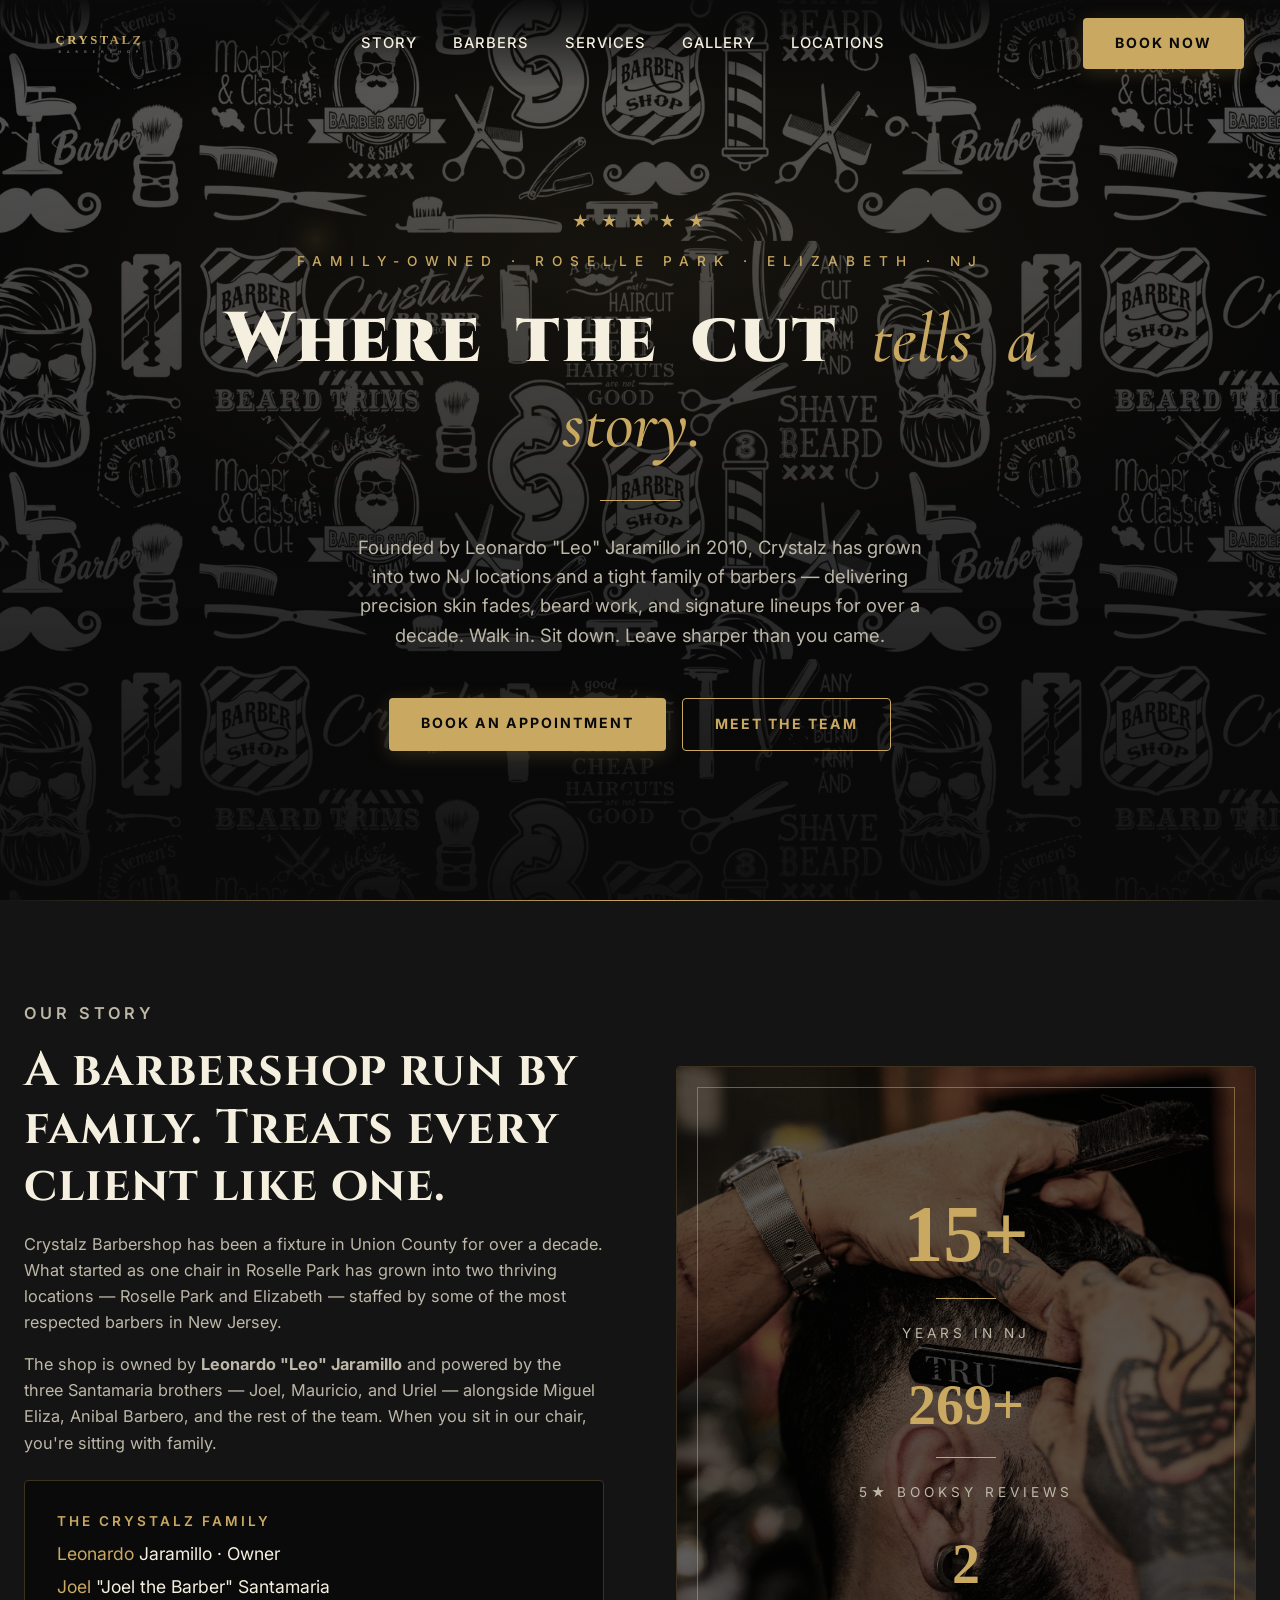
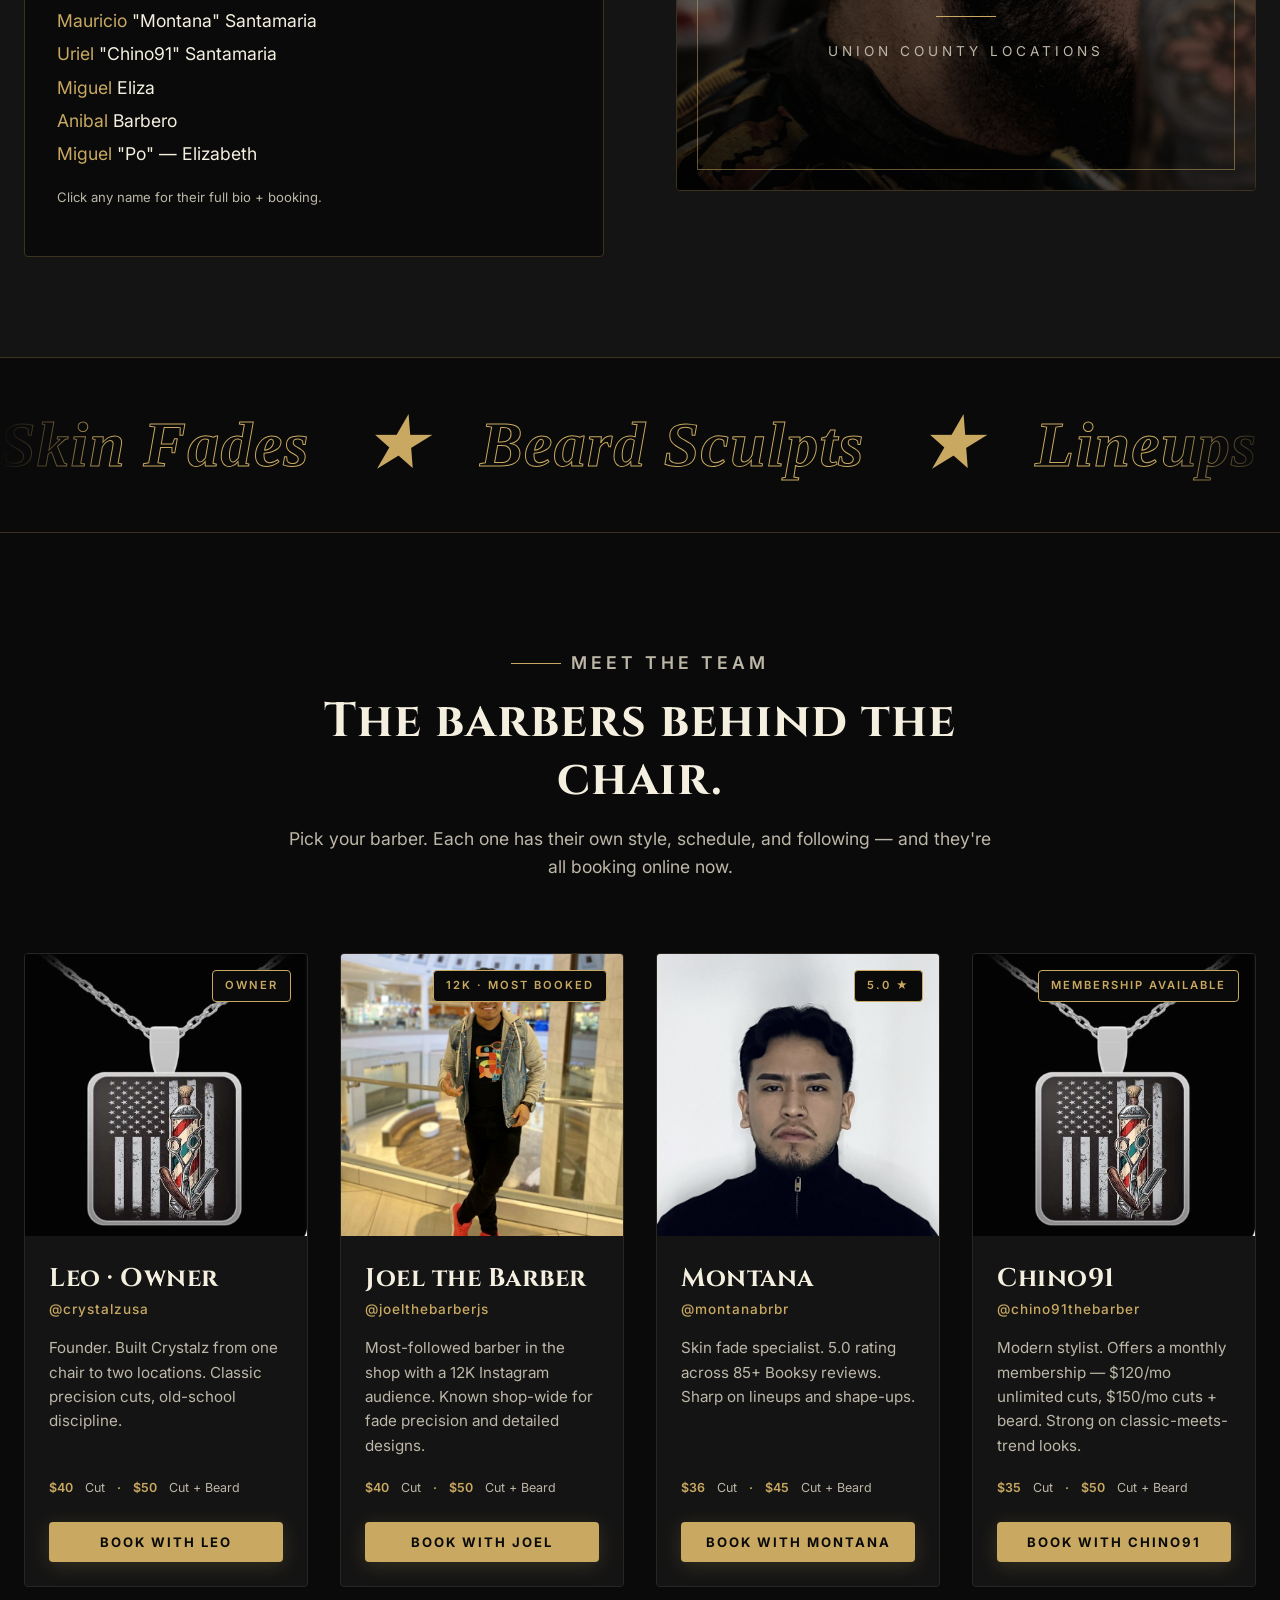
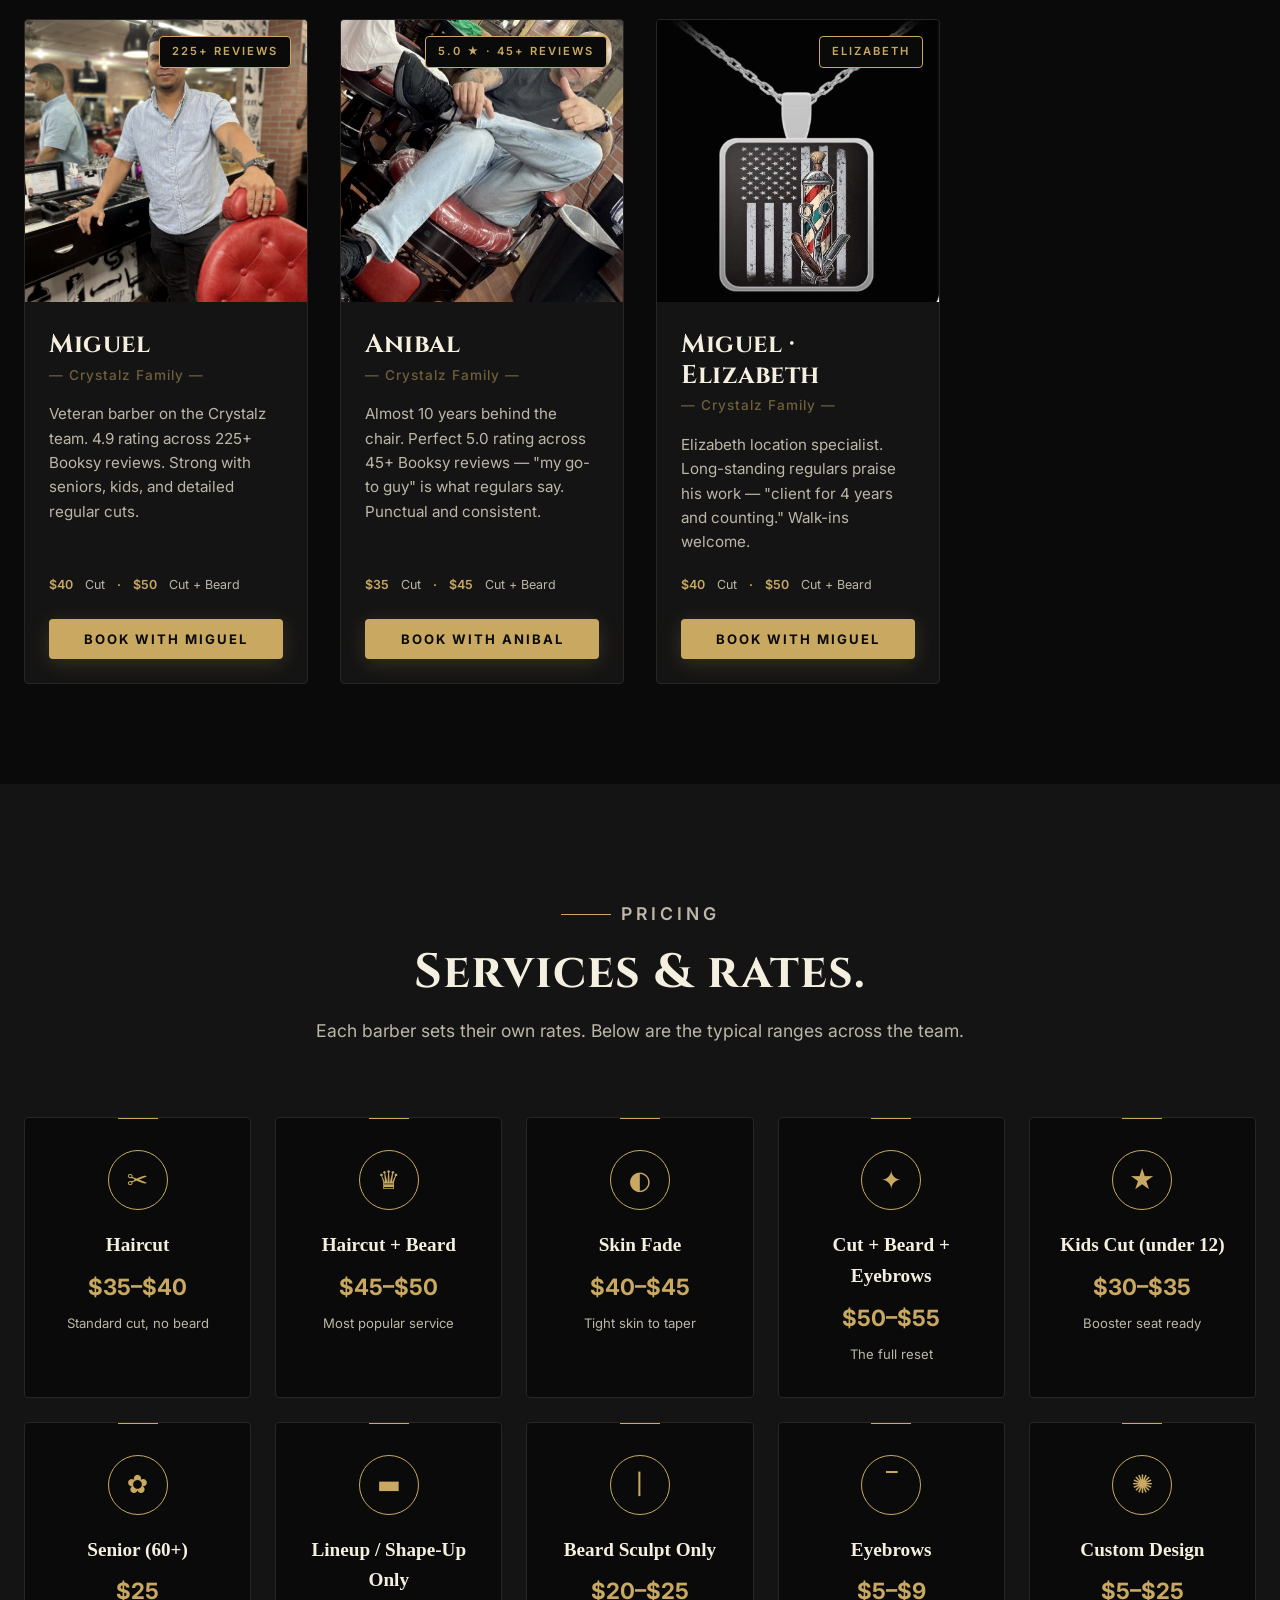
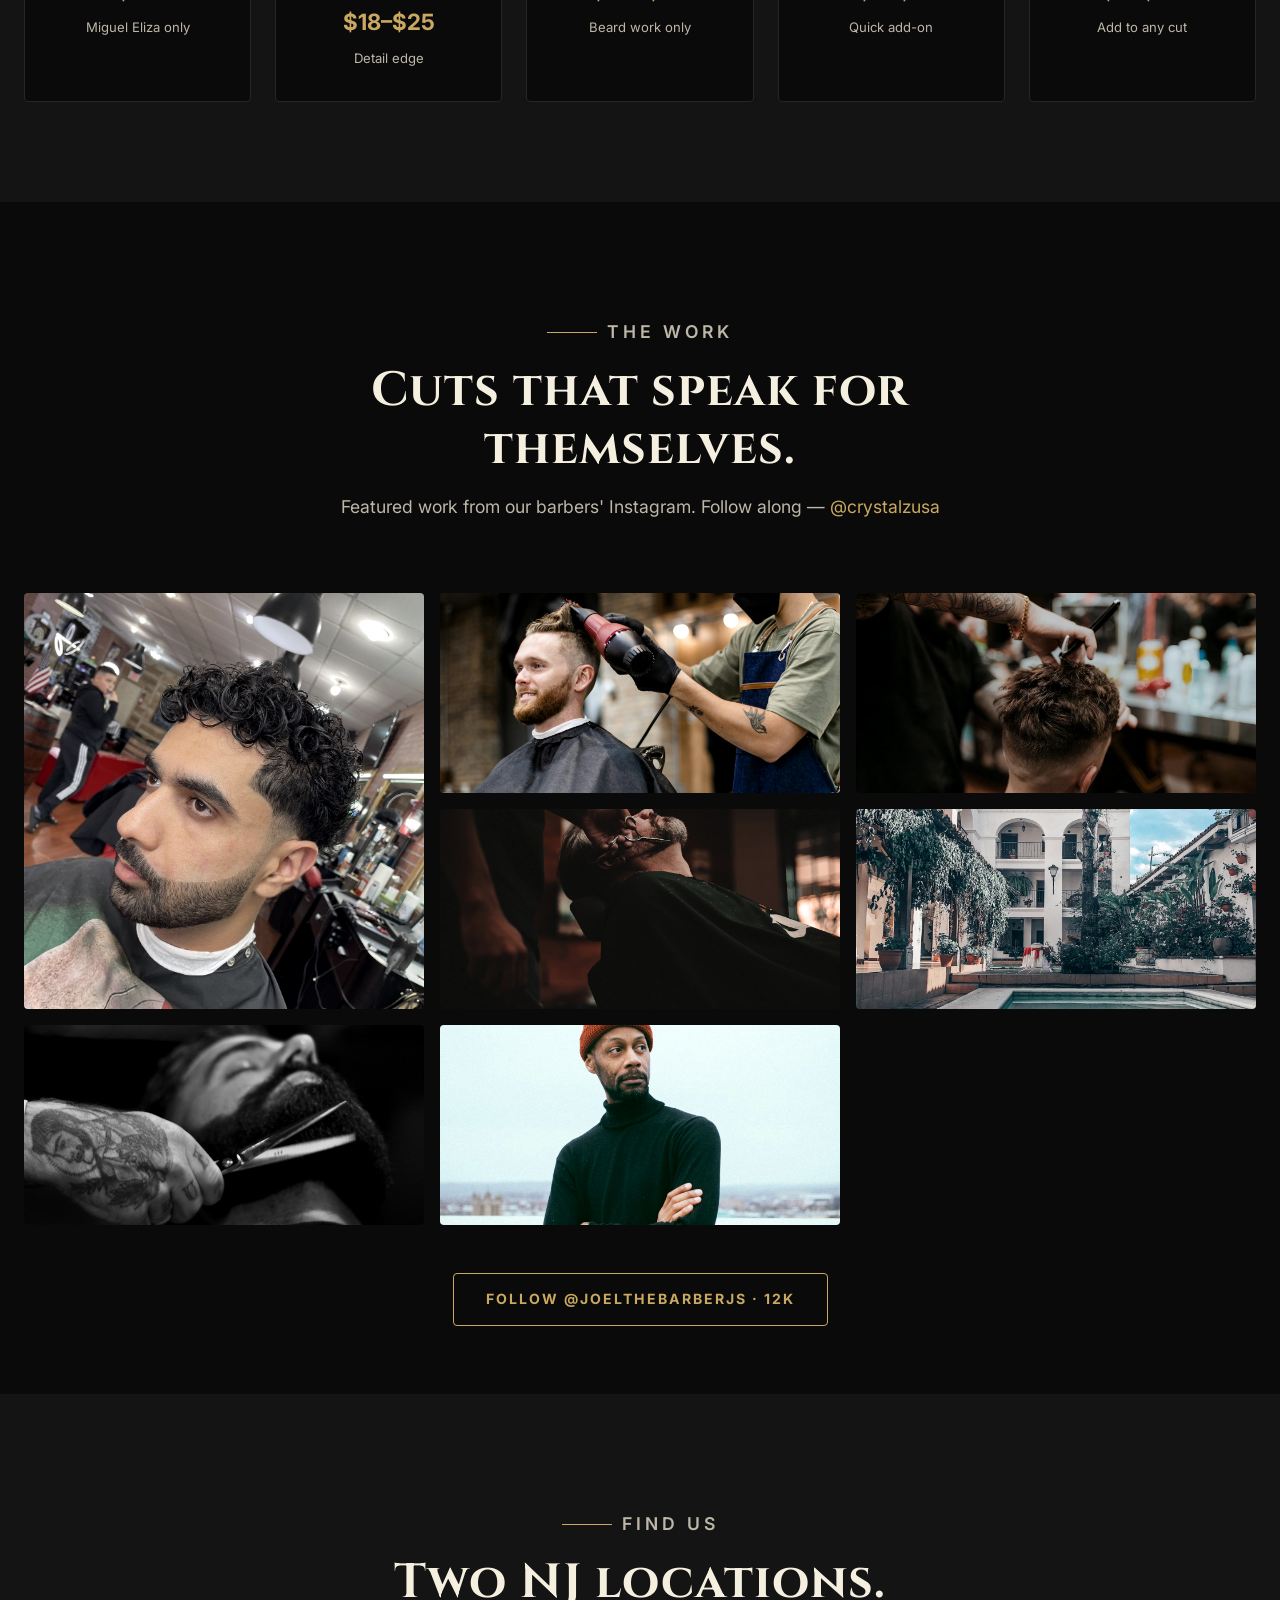
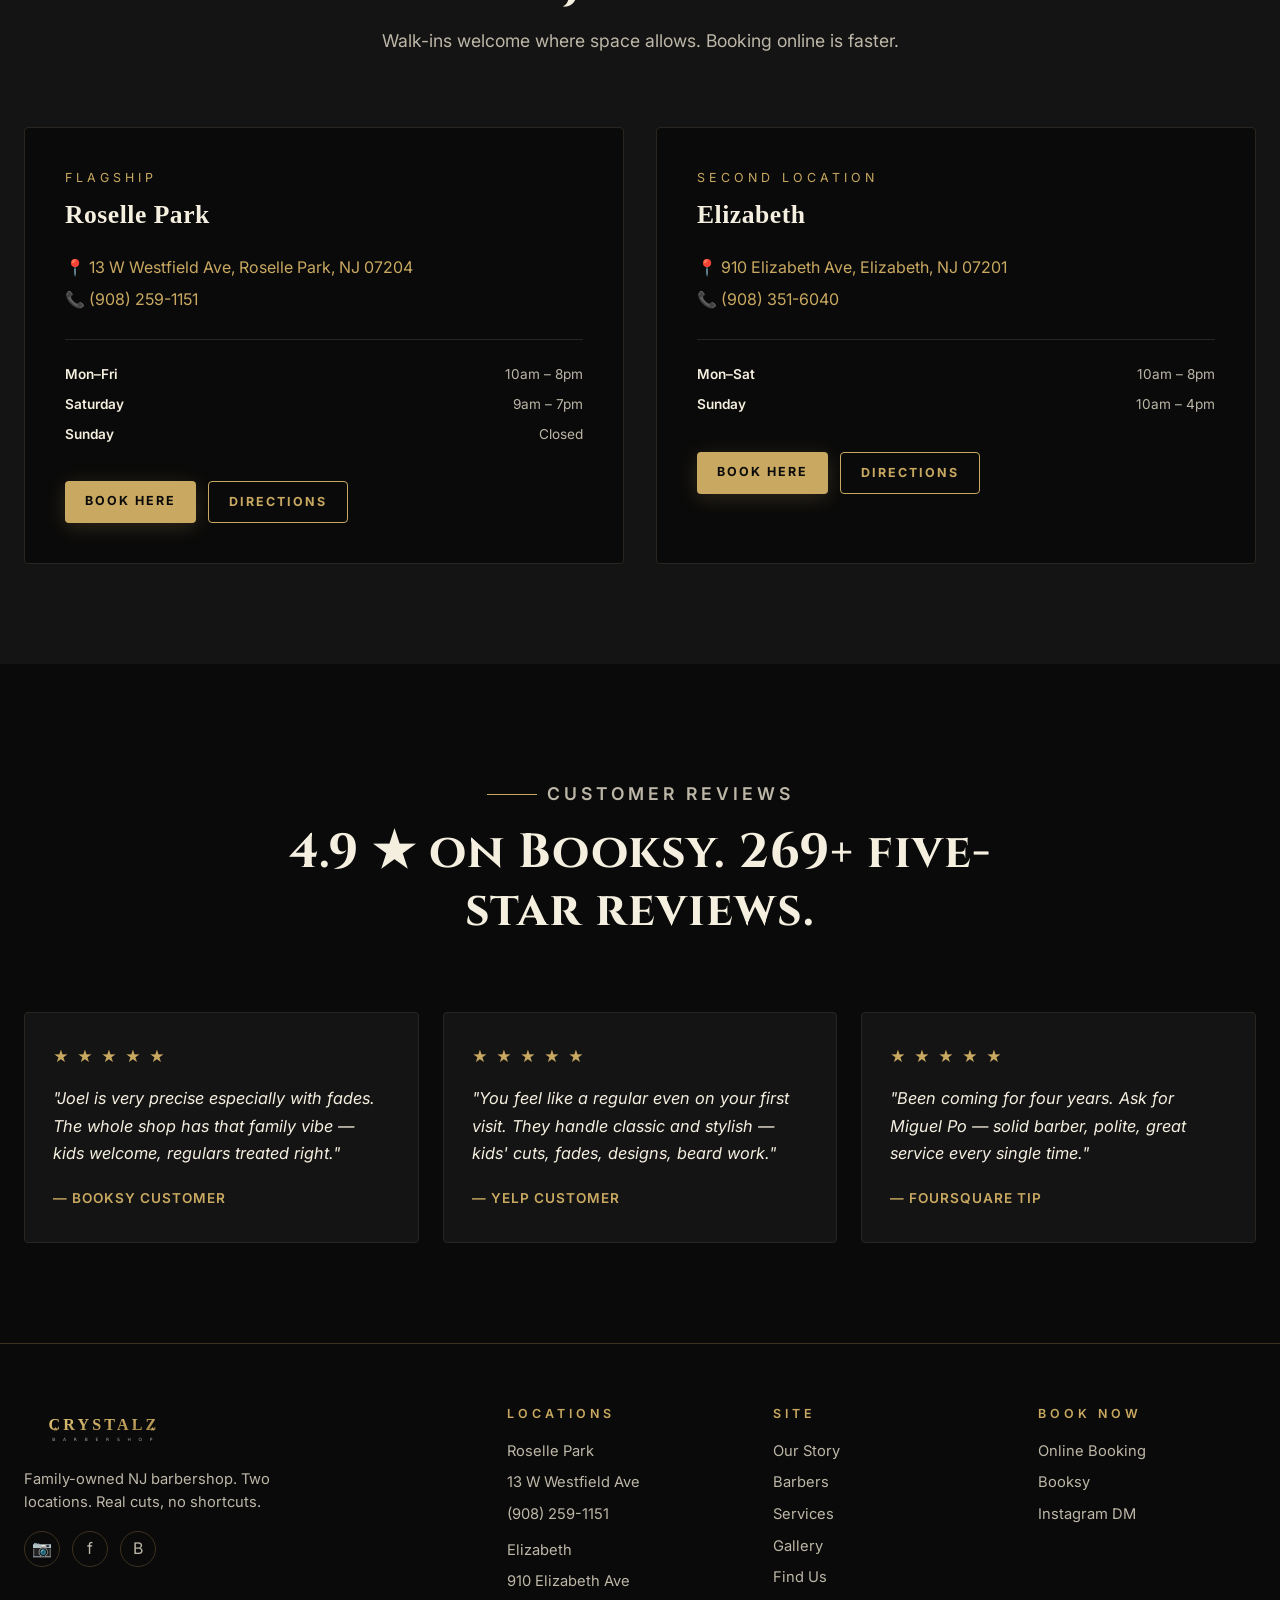
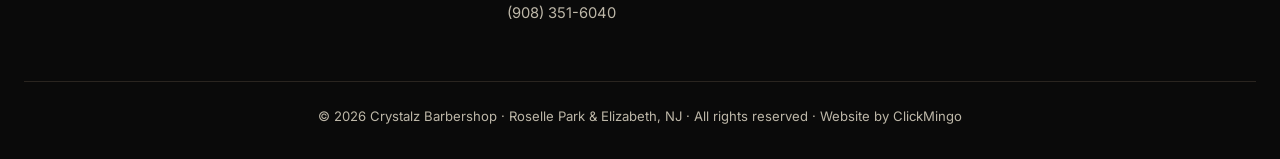
==== commit b0670152: "Add fine-print ClickMingo credit to footer Co-Authored-By: Claude Opus 4.8 <noreply@anthropic.com>" ====
--- a/index.html
+++ b/index.html
@@ -319,7 +319,7 @@
       </div>
     </div>
     <div class="footer-bottom">
-      © 2026 Crystalz Barbershop · Roselle Park & Elizabeth, NJ · All rights reserved
+      © 2026 Crystalz Barbershop · Roselle Park & Elizabeth, NJ · All rights reserved · Website by <a href="https://clickmingo.com" target="_blank" rel="noopener">ClickMingo</a>
     </div>
   </div>
 </footer>
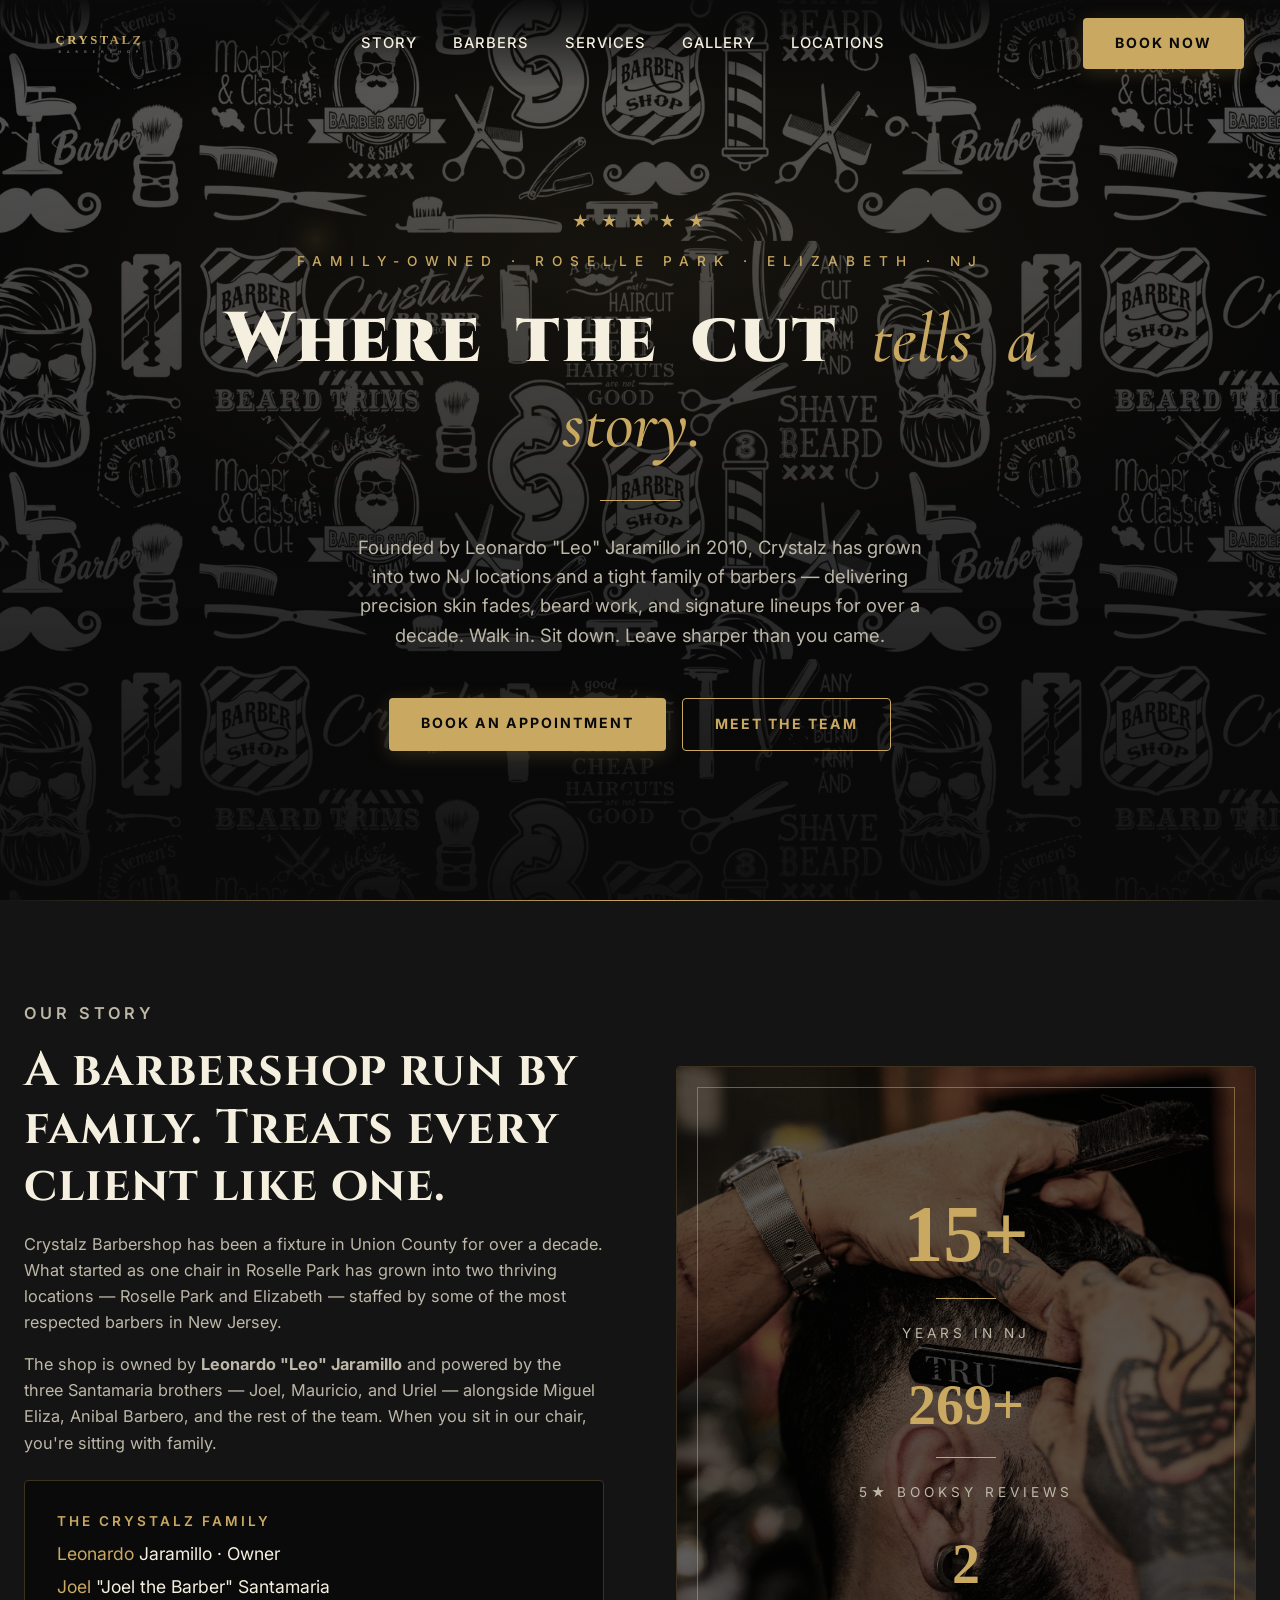
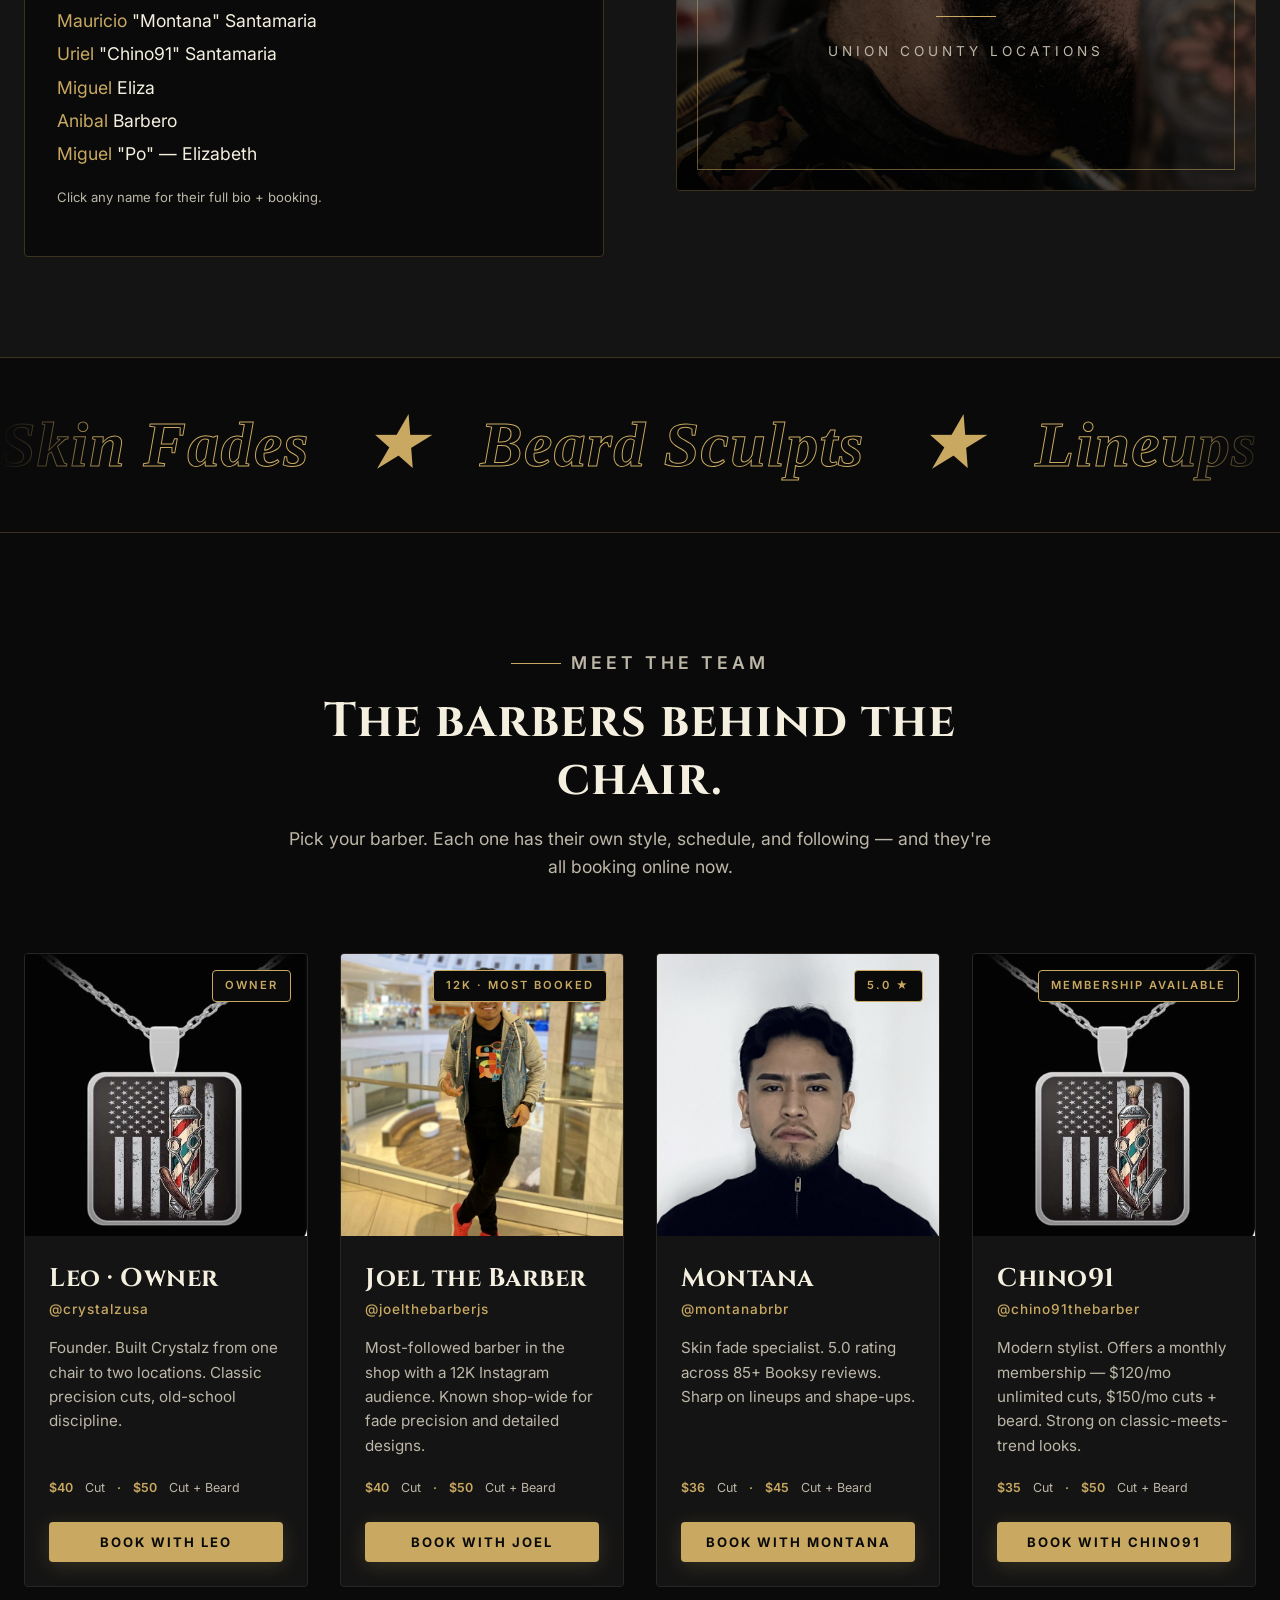
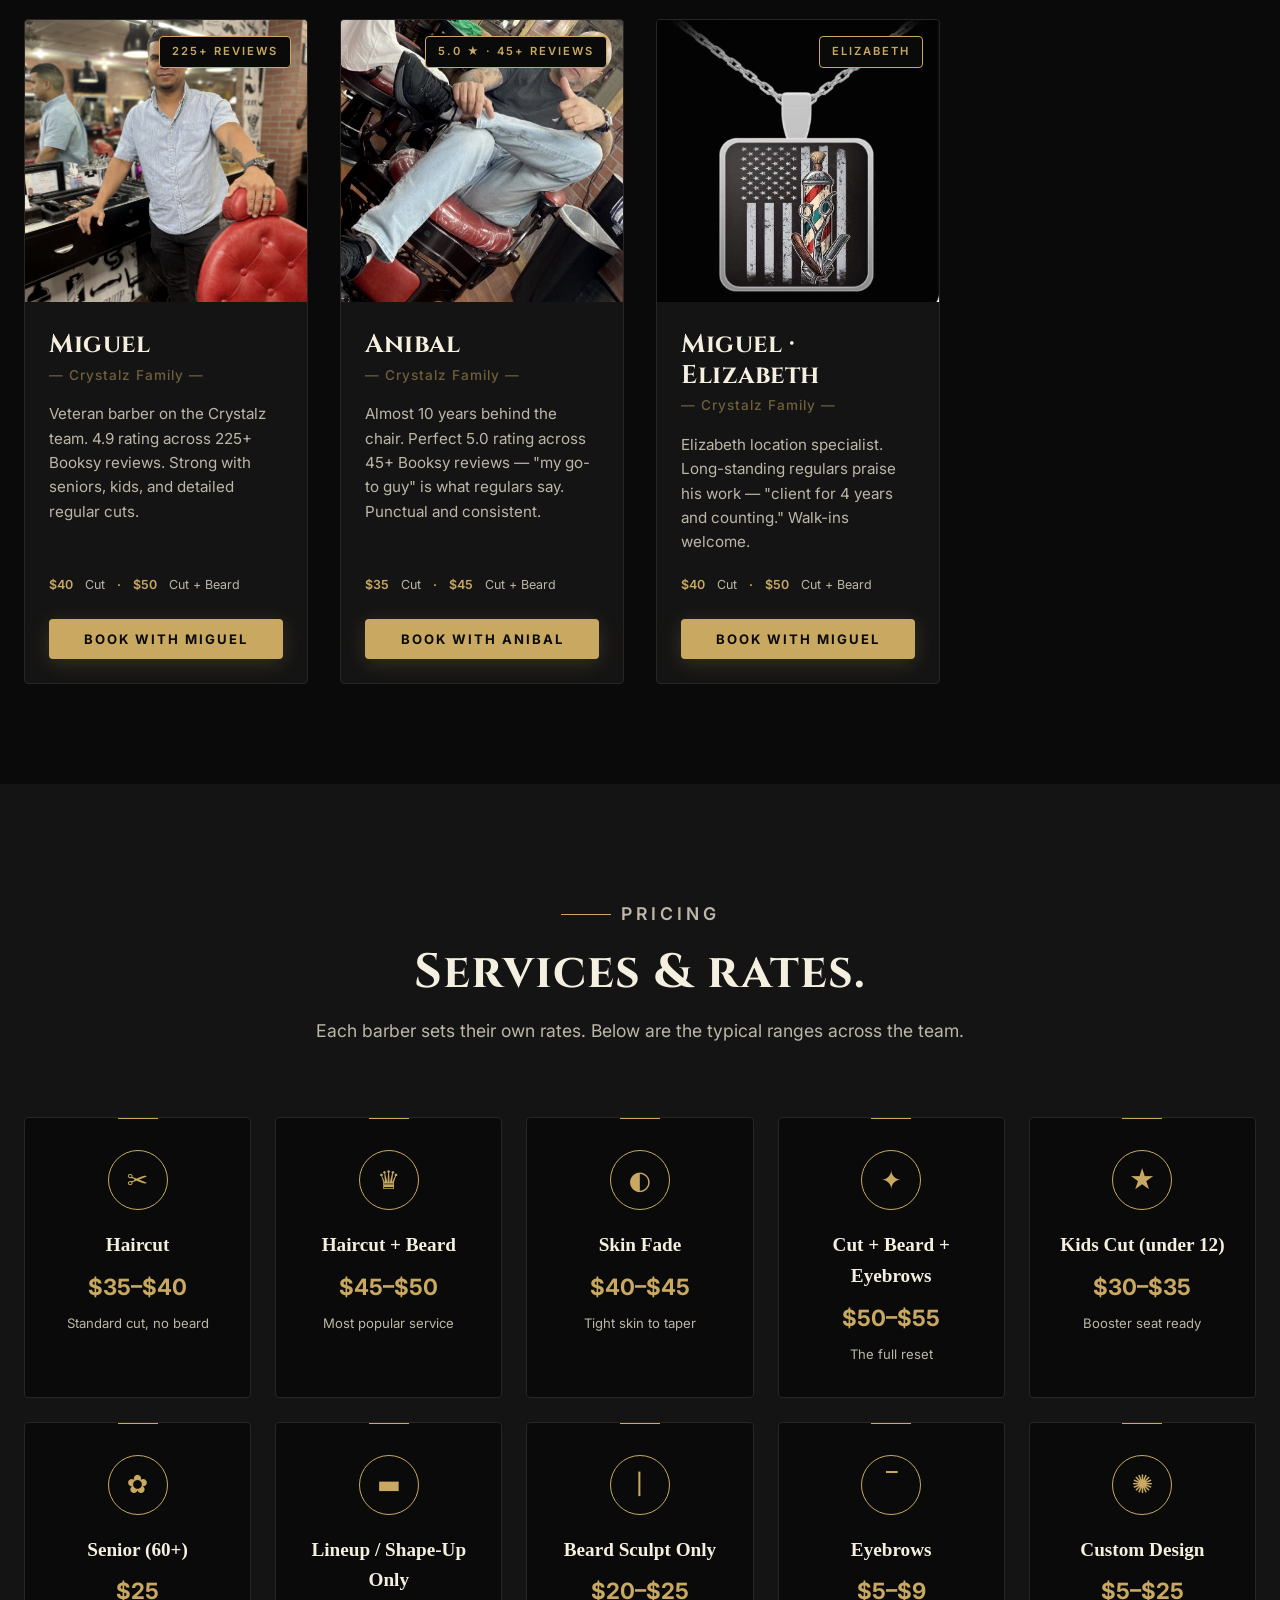
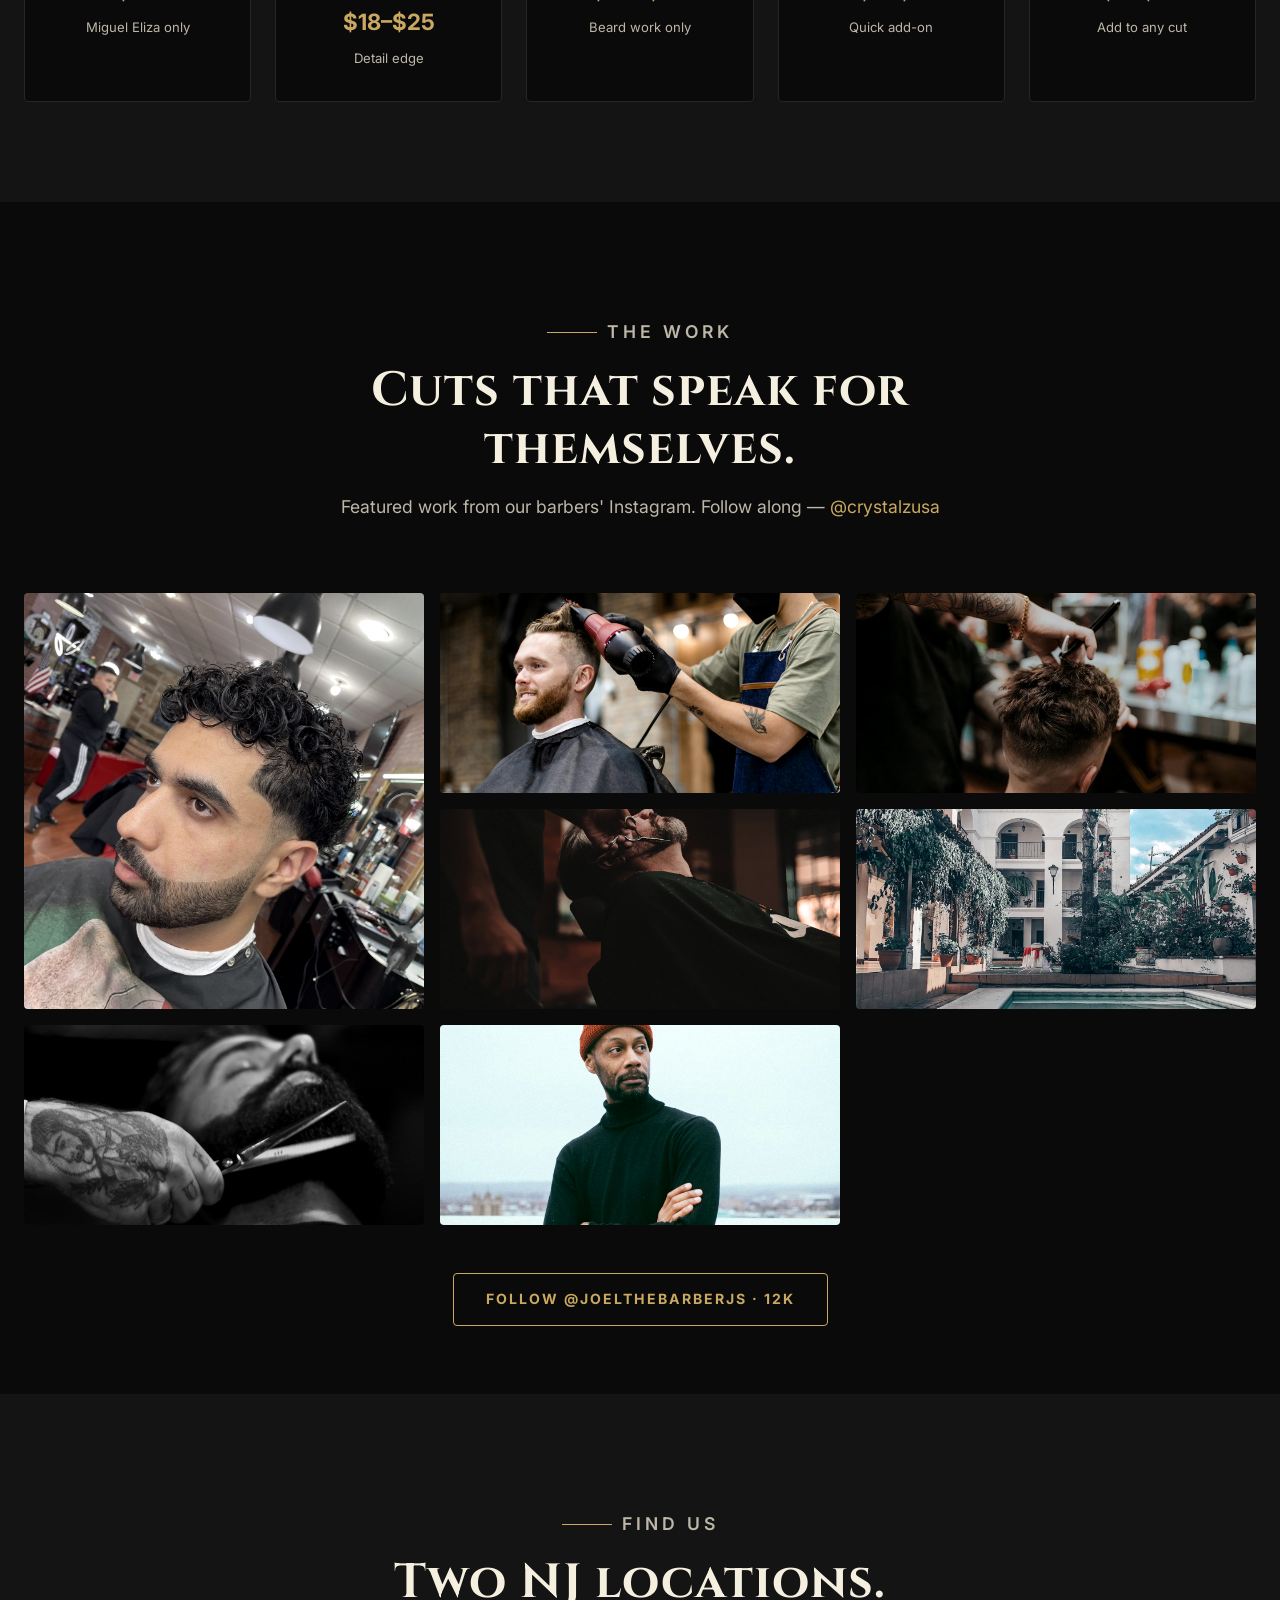
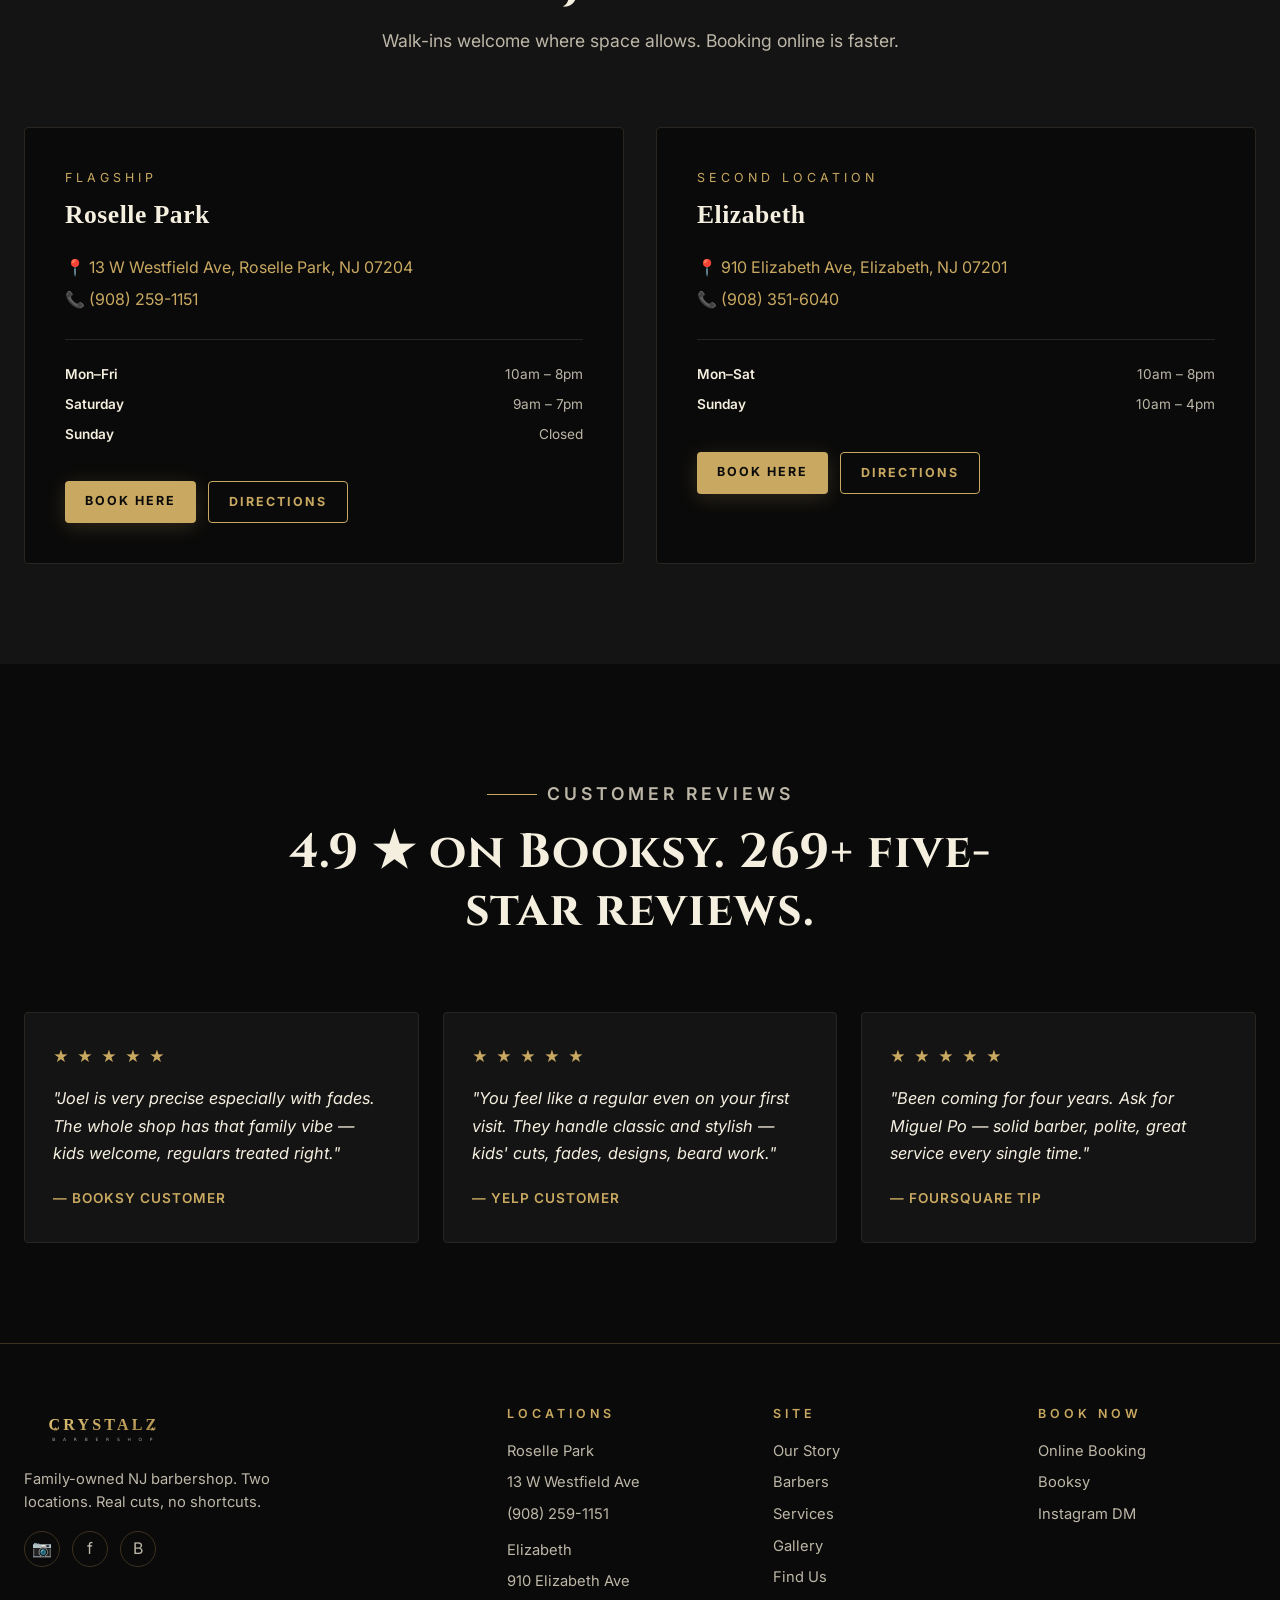
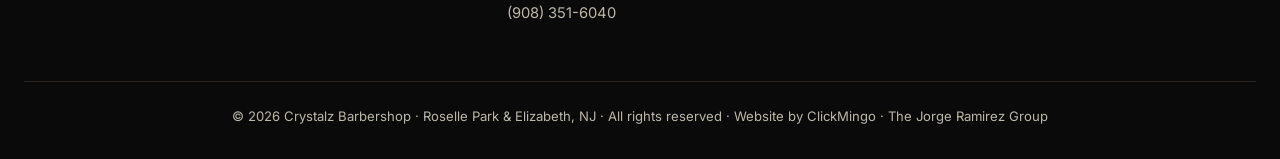
==== commit 0261e418: "Add The Jorge Ramirez Group credit link to footer Co-Authored-By: Claude Fable 5 <noreply@anthropic." ====
--- a/index.html
+++ b/index.html
@@ -319,7 +319,7 @@
       </div>
     </div>
     <div class="footer-bottom">
-      © 2026 Crystalz Barbershop · Roselle Park & Elizabeth, NJ · All rights reserved · Website by <a href="https://clickmingo.com" target="_blank" rel="noopener">ClickMingo</a>
+      © 2026 Crystalz Barbershop · Roselle Park & Elizabeth, NJ · All rights reserved · Website by <a href="https://clickmingo.com" target="_blank" rel="noopener">ClickMingo</a> · <a href="https://thejorgeramirezgroup.com" target="_blank" rel="noopener" title="New Jersey Real Estate — The Jorge Ramirez Group">The Jorge Ramirez Group</a>
     </div>
   </div>
 </footer>
